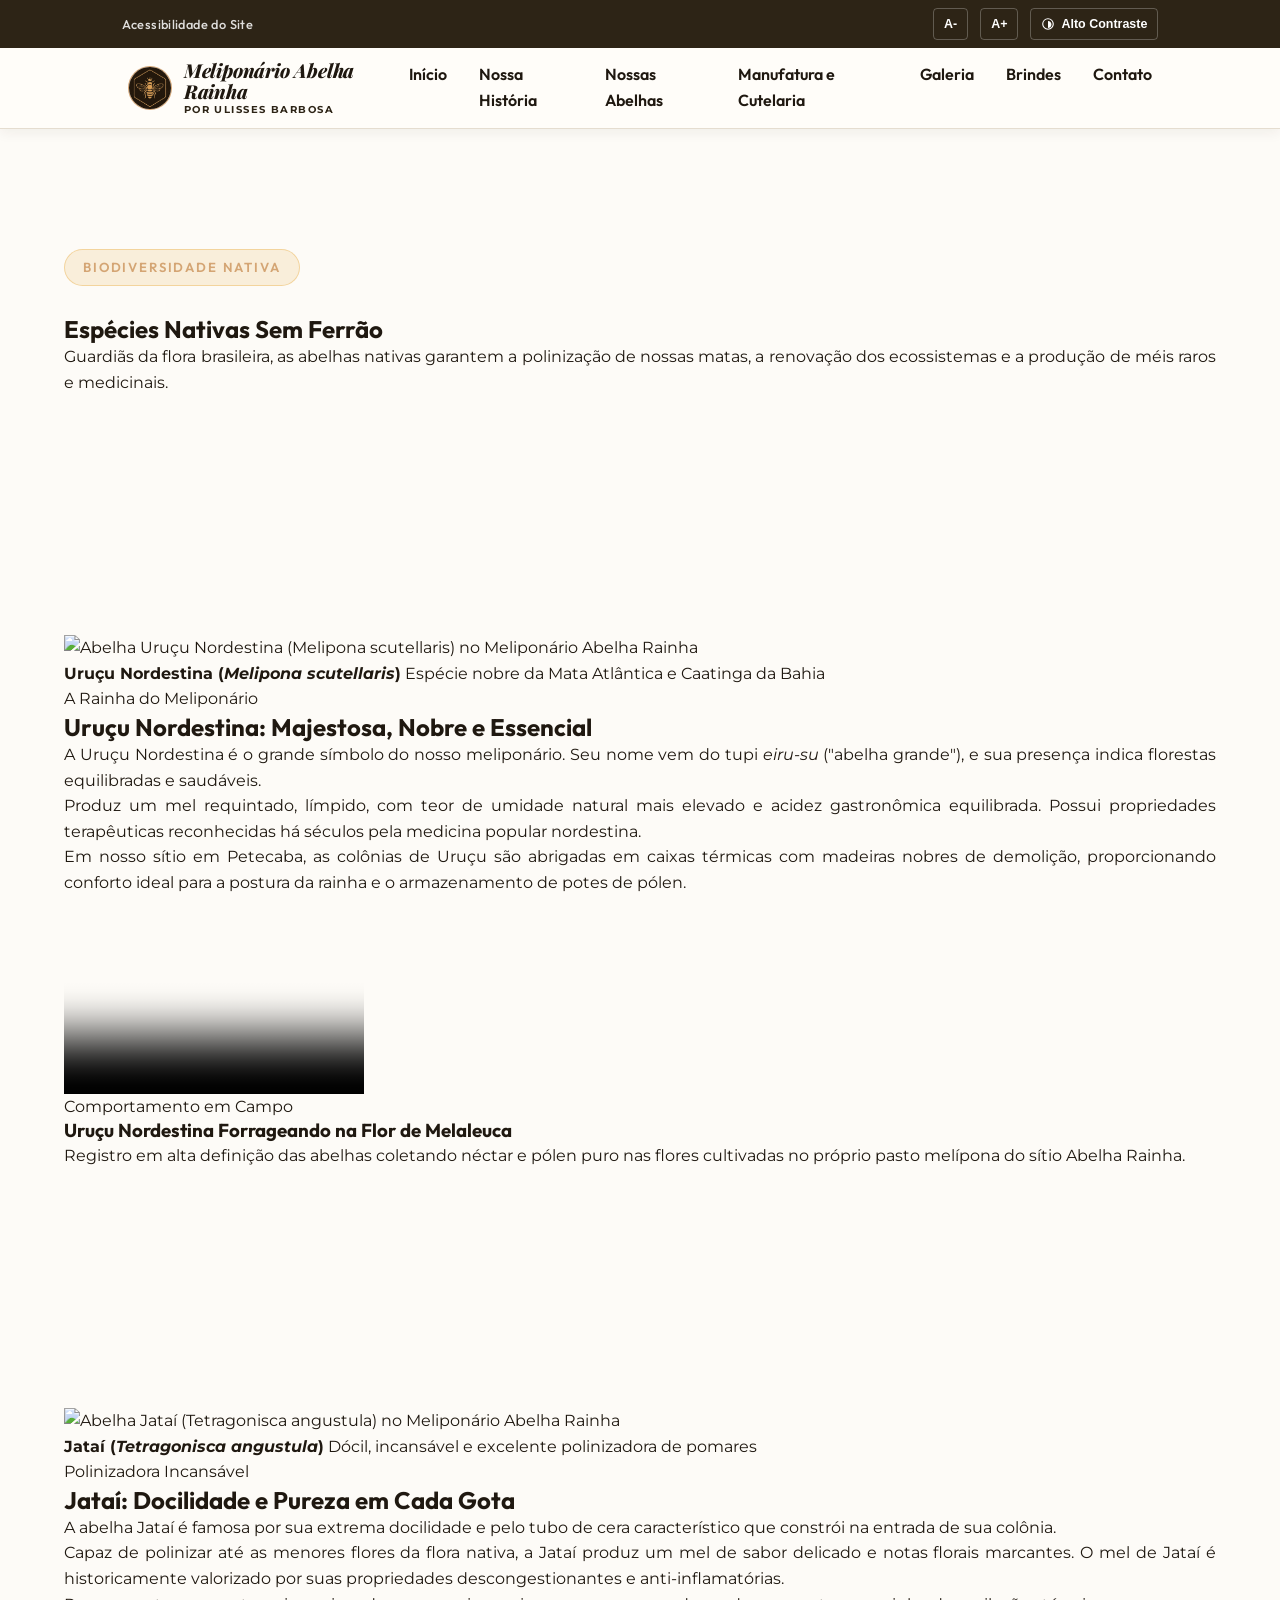
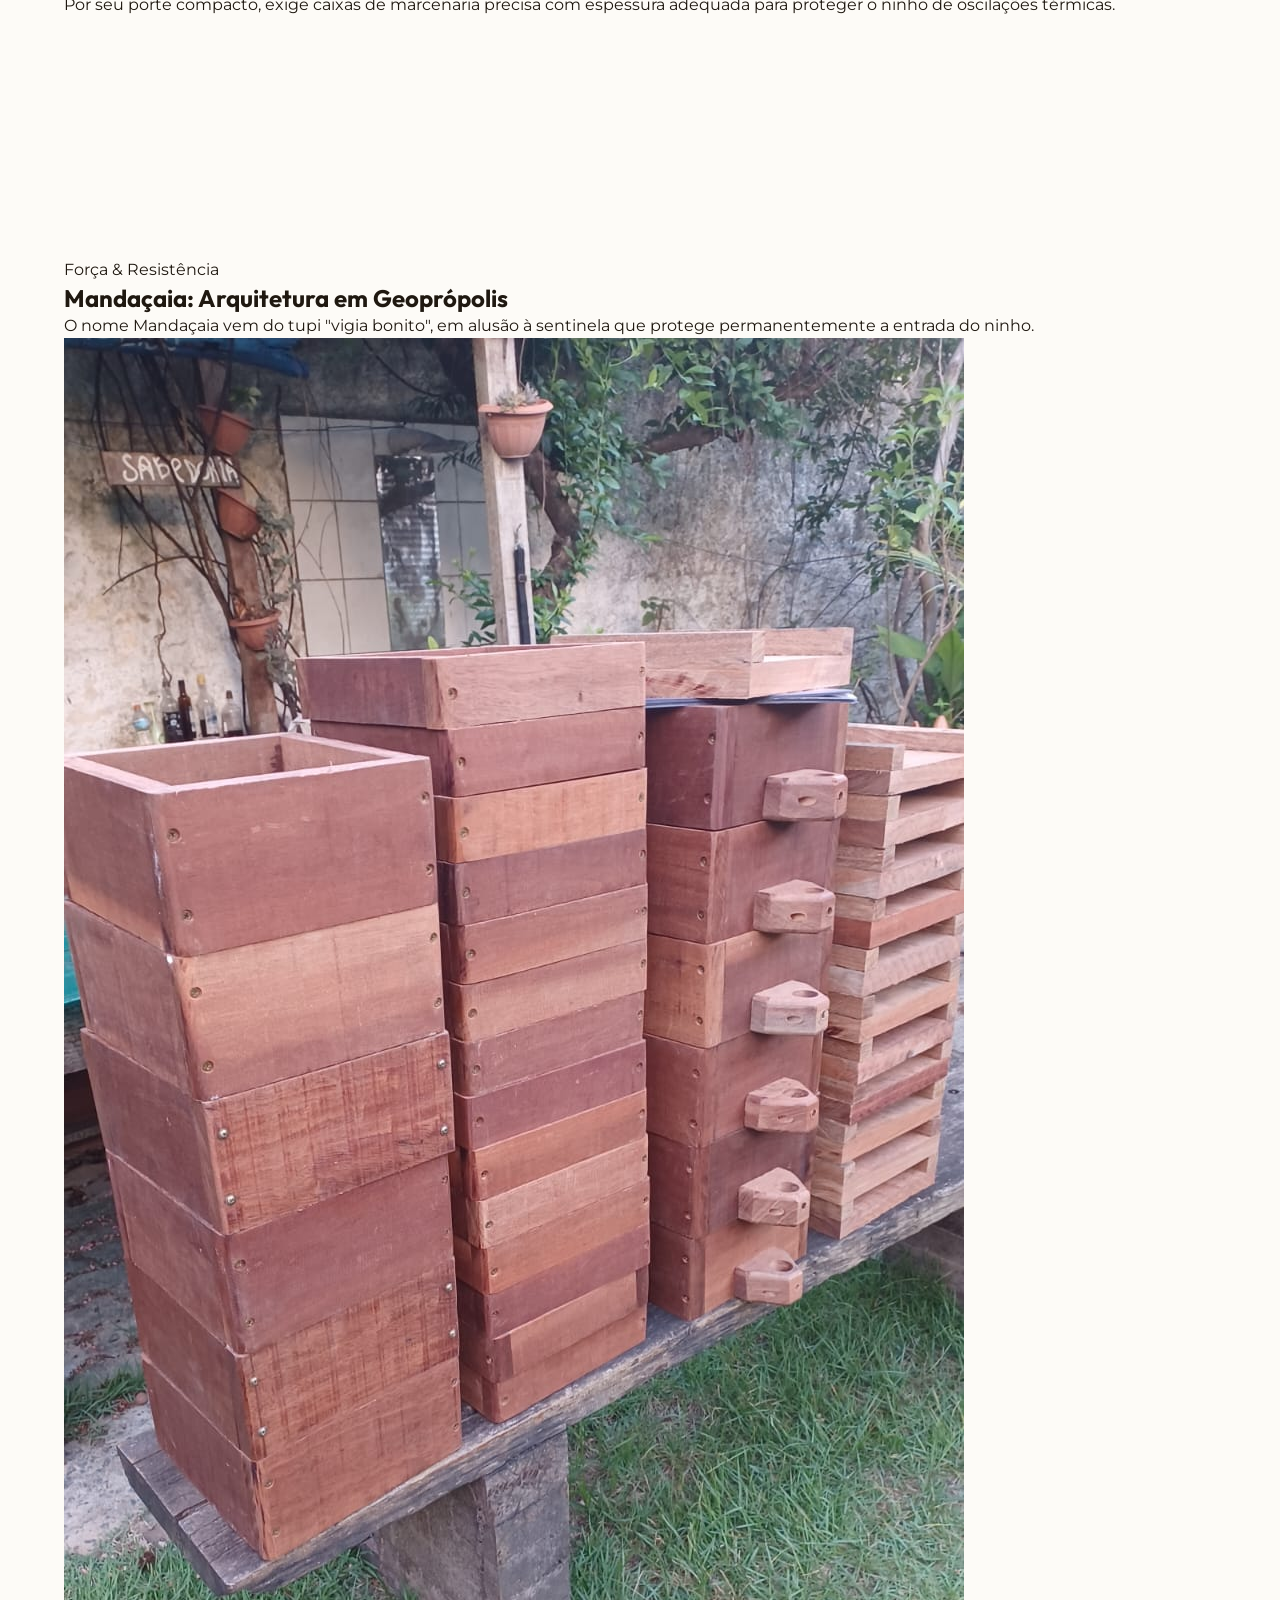
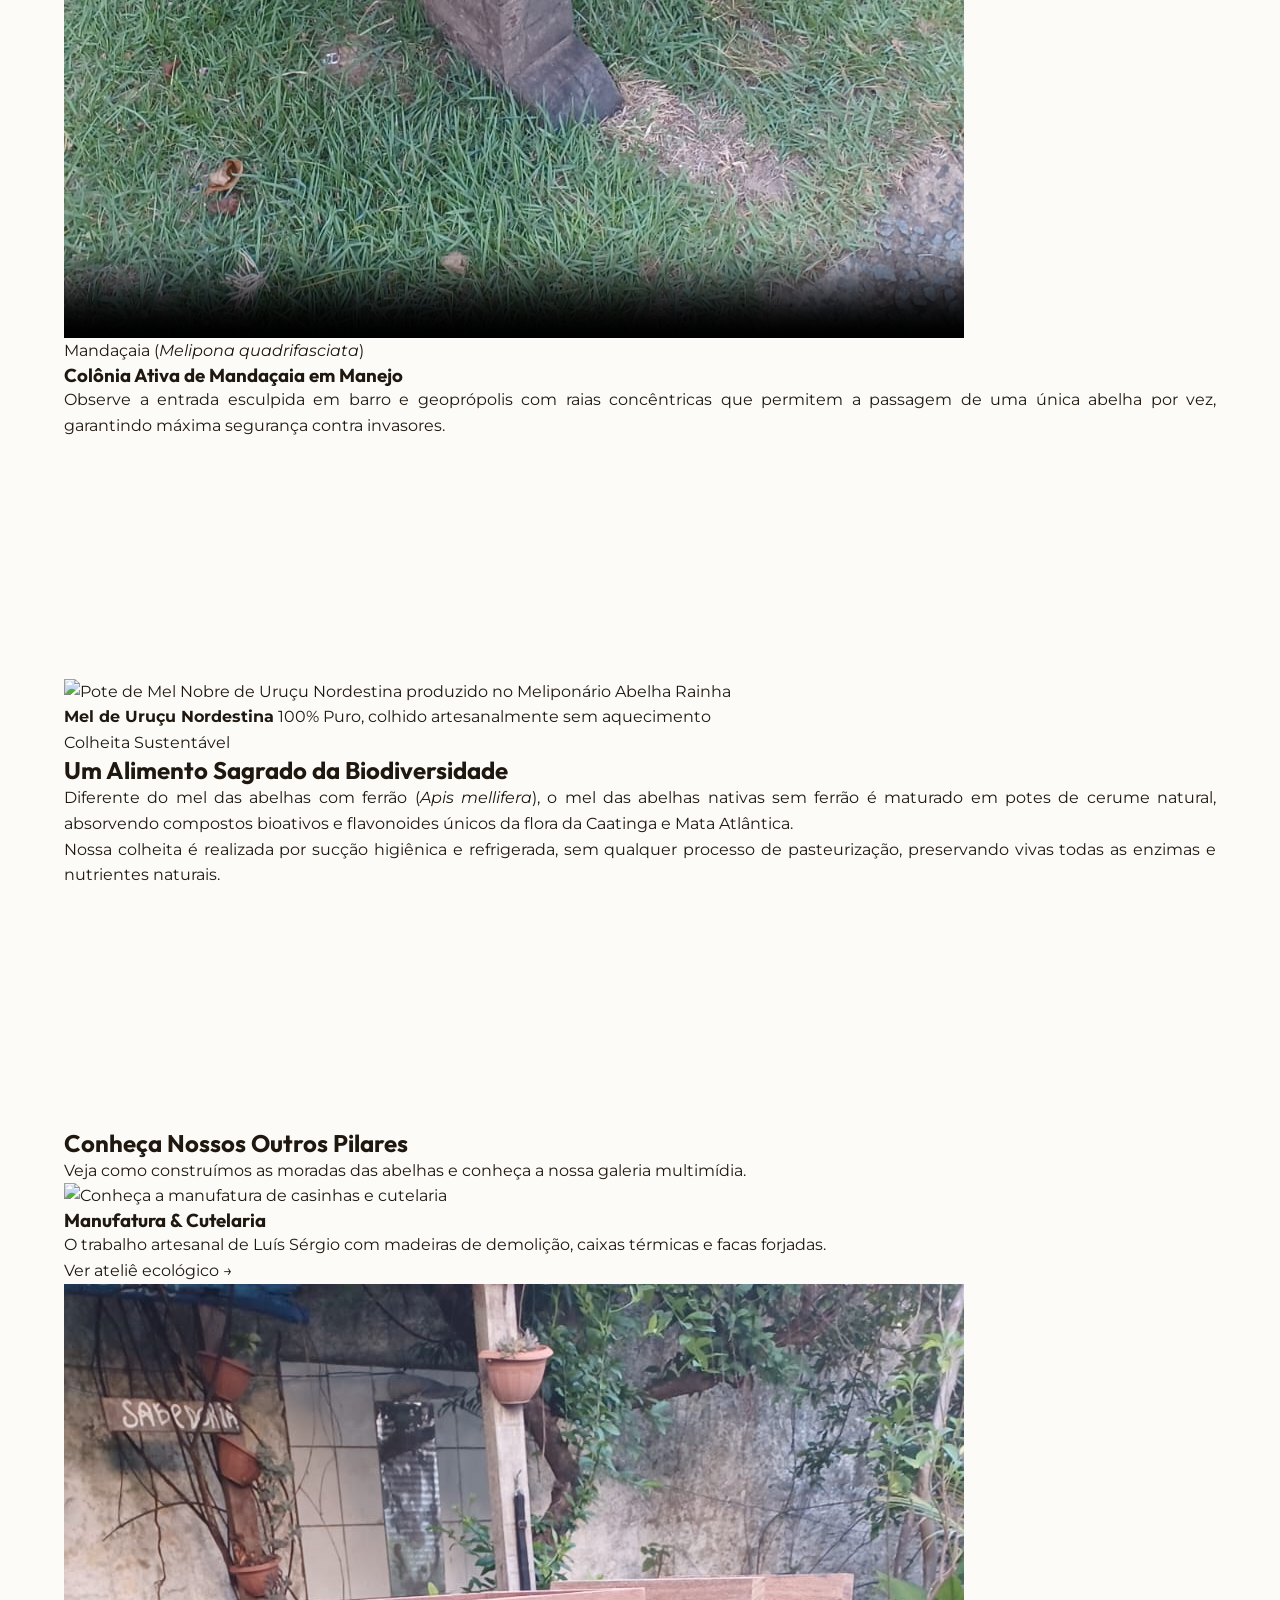
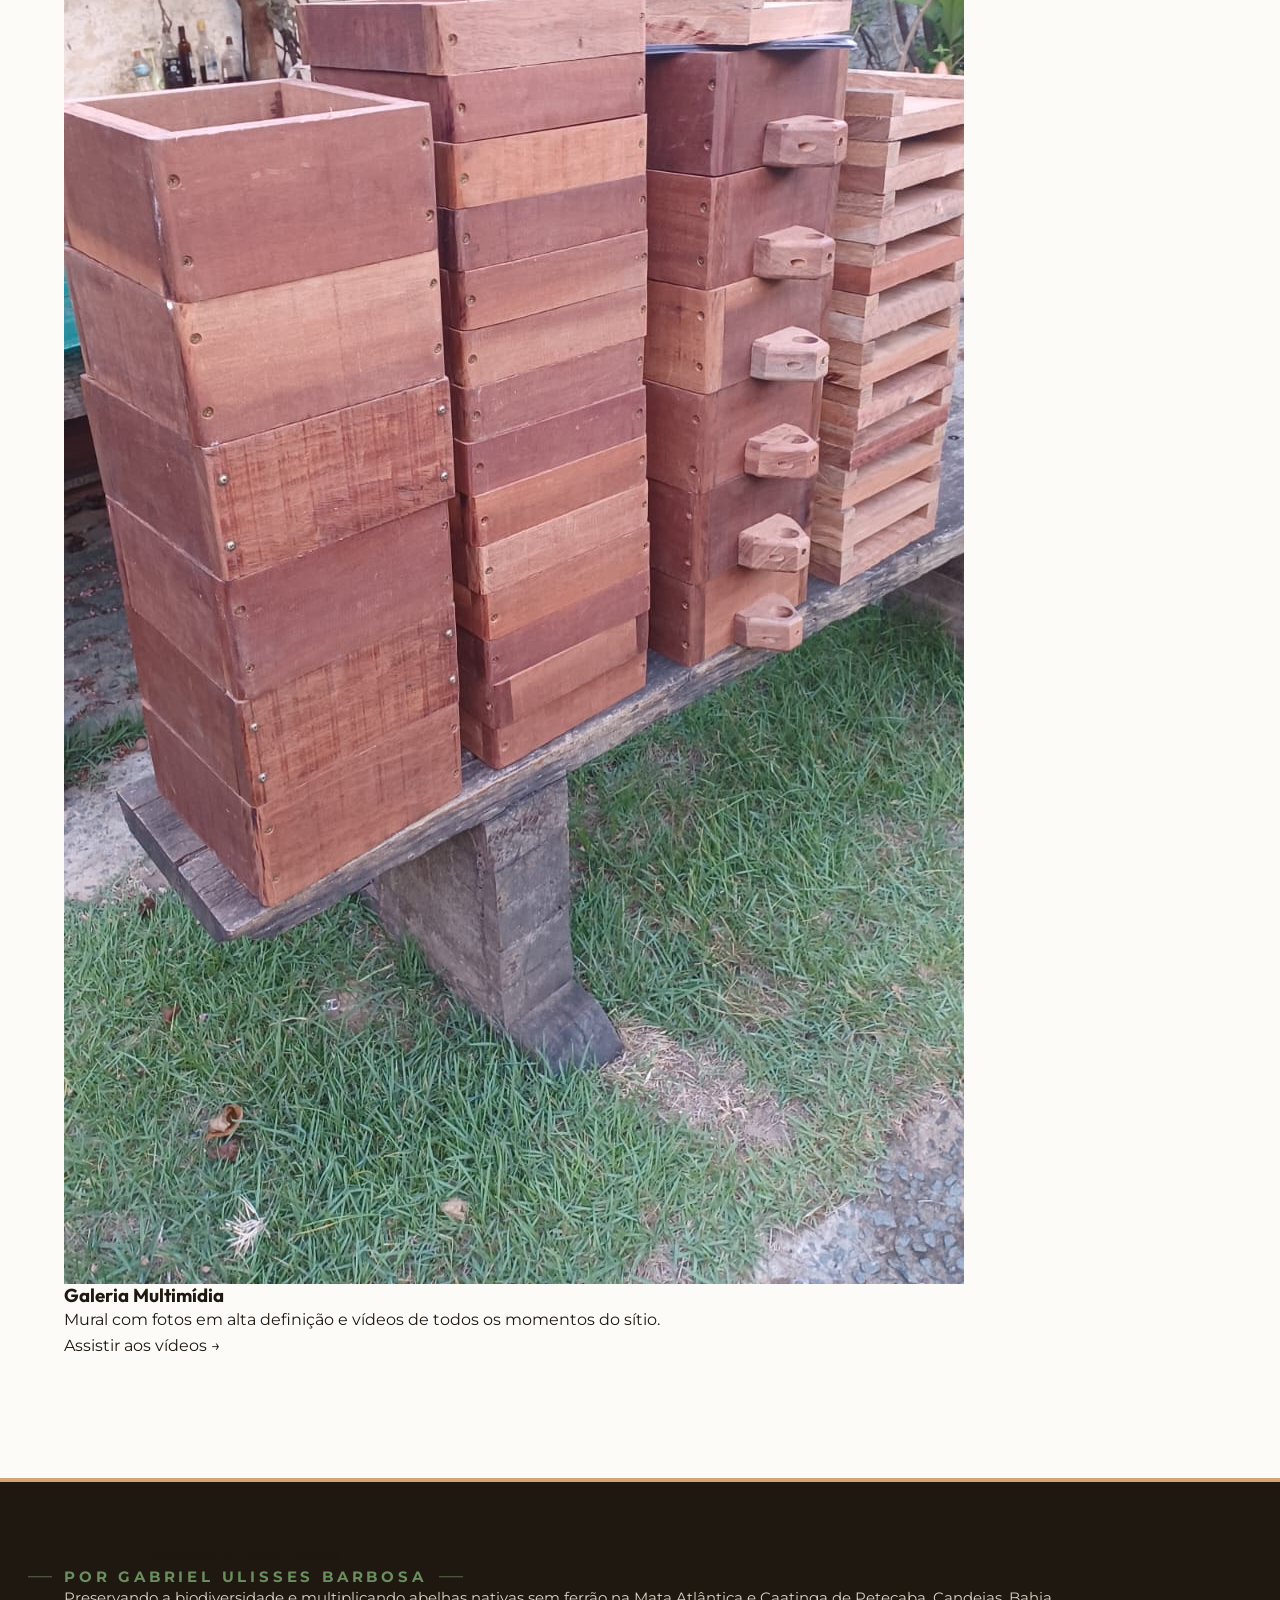
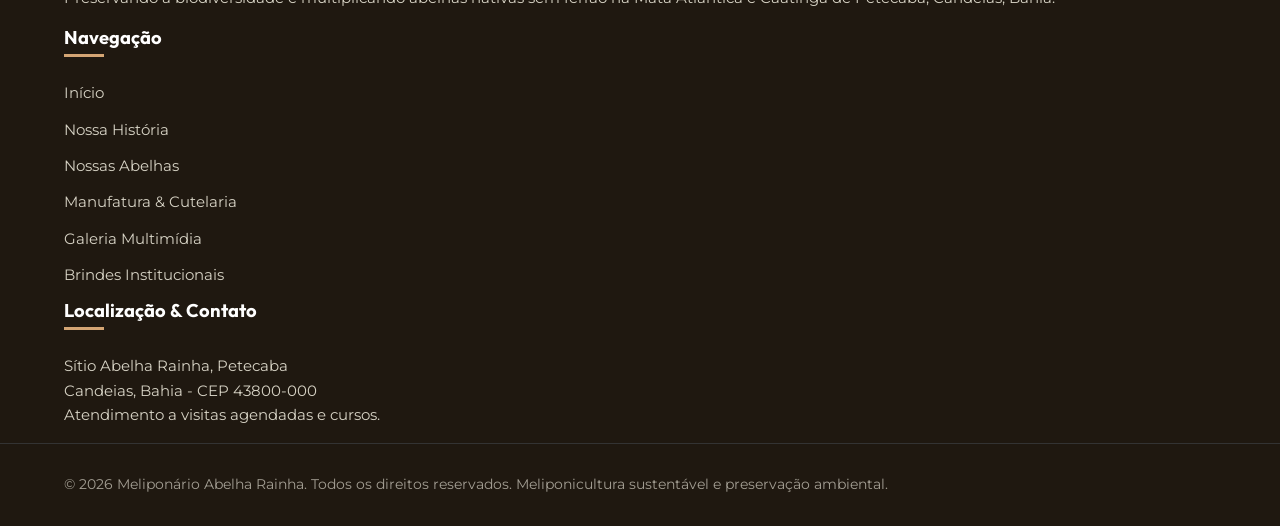
==== abelhas.html @ 2ebe1bf8 "Att" ====
<!DOCTYPE html>
<html lang="pt-BR">
<head>
  <meta charset="UTF-8">
  <meta name="viewport" content="width=device-width, initial-scale=1.0">
  
  <!-- SEO Meta Tags -->
  <title>Nossas Abelhas | Meliponário Abelha Rainha - Candeias, BA</title>
  <meta name="description" content="Conheça as espécies de abelhas nativas sem ferrão criadas no Meliponário Abelha Rainha: Uruçu Nordestina, Jataí, Mandaçaia e a nobreza do mel orgânico puro.">
  <meta name="keywords" content="Abelhas Sem Ferrão, Uruçu Nordestina, Melipona scutellaris, Jataí, Tetragonisca angustula, Mandaçaia, Mel Orgânico, Petecaba, Candeias, Bahia">
  <meta name="author" content="Meliponário Abelha Rainha">
  
  <!-- Open Graph -->
  <meta property="og:type" content="article">
  <meta property="og:title" content="Nossas Abelhas | Meliponário Abelha Rainha">
  <meta property="og:description" content="Catálogo biológico e manejo sustentável das espécies de abelhas nativas do semiárido e Mata Atlântica baiana.">
  <meta property="og:image" content="info/uruçu nordestina.jpg">
  
  <!-- Estilos Personalizados -->
  <link rel="stylesheet" href="style.css">
  <link rel="icon" type="image/svg+xml" href="data:image/svg+xml,<svg xmlns=%22http://www.w3.org/2000/svg%22 viewBox=%220 0 100 100%22><text y=%22.9em%22 font-size=%2290%22>🐝</text></svg>">
</head>
<body>

  <!-- BARRA DE ACESSIBILIDADE GLOBAL (WCAG / LBI) -->
  <div class="accessibility-bar" role="complementary" aria-label="Ferramentas de Acessibilidade">
    <div class="container accessibility-bar-inner">
      <span class="accessibility-info">Acessibilidade do Site</span>
      <div class="accessibility-controls">
        <button id="btn-diminuir-fonte" title="Diminuir texto" aria-label="Diminuir tamanho da fonte">A-</button>
        <button id="btn-aumentar-fonte" title="Aumentar texto" aria-label="Aumentar tamanho da fonte">A+</button>
        <button id="btn-alto-contraste" title="Alternar alto contraste" aria-label="Alternar modo de alto contraste" aria-pressed="false">
          <svg style="width: 14px; height: 14px; fill: currentColor; margin-right: 6px;" viewBox="0 0 24 24" aria-hidden="true">
            <path d="M12 2A10 10 0 0 0 2 12a10 10 0 0 0 10 10 10 10 0 0 0 10-10A10 10 0 0 0 12 2zm0 18c-4.41 0-8-3.59-8-8s3.59-8 8-8 8 3.59 8 8-3.59 8-8 8zm0-15v14c3.31 0 6-2.69 6-6s-2.69-6-6-6z"/>
          </svg>
          Alto Contraste
        </button>
      </div>
    </div>
  </div>

  <!-- CABEÇALHO E NAVEGAÇÃO PRINCIPAL -->
  <header>
    <div class="container nav-bar">
      <a href="index.html" class="logo-link" aria-label="Meliponário Abelha Rainha - Página Inicial">
        <img src="LOGO.png" class="logo-img" alt="Logo Meliponário Abelha Rainha">
        <div class="brand-typography nav-brand">
          <span class="brand-name">Meliponário Abelha Rainha</span>
          <span class="brand-author">Por Ulisses Barbosa</span>
        </div>
      </a>

      <nav aria-label="Menu de Navegação Principal">
        <ul class="nav-menu">
          <li class="nav-item"><a href="index.html">Início</a></li>
          <li class="nav-item"><a href="historia.html">Nossa História</a></li>
          <li class="nav-item"><a href="abelhas.html" class="active" aria-current="page">Nossas Abelhas</a></li>
          <li class="nav-item"><a href="manufatura.html">Manufatura e Cutelaria</a></li>
          <li class="nav-item"><a href="galeria.html">Galeria</a></li>
          <li class="nav-item"><a href="brindes.html">Brindes</a></li>
          <li class="nav-item"><a href="index.html#contato">Contato</a></li>
        </ul>
      </nav>

      <button class="menu-toggle" aria-label="Abrir menu de navegação" aria-expanded="false" aria-controls="nav-menu">
        <span></span>
        <span></span>
        <span></span>
      </button>
    </div>
  </header>

  <main>
    <!-- HERO DA PÁGINA DE ABELHAS -->
    <section class="page-hero" aria-label="Apresentação das Espécies">
      <div class="container">
        <div class="hero-tagline">
          <span>Biodiversidade Nativa</span>
        </div>
        <h1 class="page-hero-title">Espécies Nativas Sem Ferrão</h1>
        <p class="page-hero-subtitle">
          Guardiãs da flora brasileira, as abelhas nativas garantem a polinização de nossas matas, a renovação dos ecossistemas e a produção de méis raros e medicinais.
        </p>
      </div>
    </section>

    <!-- ESPÉCIE 1: URUÇU NORDESTINA EM DESTAQUE -->
    <section class="section-container" aria-label="Uruçu Nordestina">
      <div class="container">
        <div class="story-grid">
          <div class="story-image-col">
            <div class="photo-frame">
              <img src="info/uruçu nordestina.jpg" alt="Abelha Uruçu Nordestina (Melipona scutellaris) no Meliponário Abelha Rainha" loading="lazy">
              <div class="photo-legend">
                <strong>Uruçu Nordestina (<em>Melipona scutellaris</em>)</strong>
                <span>Espécie nobre da Mata Atlântica e Caatinga da Bahia</span>
              </div>
            </div>
          </div>
          <div class="story-text-col">
            <span class="badge-organic">A Rainha do Meliponário</span>
            <h2 class="section-heading">Uruçu Nordestina: Majestosa, Nobre e Essencial</h2>
            <p class="paragraph-lead">
              A Uruçu Nordestina é o grande símbolo do nosso meliponário. Seu nome vem do tupi <em>eiru-su</em> ("abelha grande"), e sua presença indica florestas equilibradas e saudáveis.
            </p>
            <p>
              Produz um mel requintado, límpido, com teor de umidade natural mais elevado e acidez gastronômica equilibrada. Possui propriedades terapêuticas reconhecidas há séculos pela medicina popular nordestina.
            </p>
            <p>
              Em nosso sítio em Petecaba, as colônias de Uruçu são abrigadas em caixas térmicas com madeiras nobres de demolição, proporcionando conforto ideal para a postura da rainha e o armazenamento de potes de pólen.
            </p>
          </div>
        </div>

        <!-- VÍDEO URUÇU NA FLOR DE MELALEUCA -->
        <div class="video-showcase-box" style="margin-top: 48px;">
          <div class="video-wrapper">
            <video controls poster="info/uruçu nordestina.jpg" preload="metadata">
              <source src="info/uruçu na flor de melaleuca.mp4" type="video/mp4">
              Seu navegador não suporta a reprodução de vídeos HTML5.
            </video>
          </div>
          <div class="video-caption-box">
            <span class="badge-organic">Comportamento em Campo</span>
            <h3>Uruçu Nordestina Forrageando na Flor de Melaleuca</h3>
            <p>
              Registro em alta definição das abelhas coletando néctar e pólen puro nas flores cultivadas no próprio pasto melípona do sítio Abelha Rainha.
            </p>
          </div>
        </div>
      </div>
    </section>

    <!-- ESPÉCIE 2: JATAÍ -->
    <section class="section-container section-alternate" aria-label="Abelha Jataí">
      <div class="container">
        <div class="story-grid story-grid-reverse">
          <div class="story-image-col">
            <div class="photo-frame">
              <img src="info/jataí.jpg" alt="Abelha Jataí (Tetragonisca angustula) no Meliponário Abelha Rainha" loading="lazy">
              <div class="photo-legend">
                <strong>Jataí (<em>Tetragonisca angustula</em>)</strong>
                <span>Dócil, incansável e excelente polinizadora de pomares</span>
              </div>
            </div>
          </div>
          <div class="story-text-col">
            <span class="badge-organic">Polinizadora Incansável</span>
            <h2 class="section-heading">Jataí: Docilidade e Pureza em Cada Gota</h2>
            <p class="paragraph-lead">
              A abelha Jataí é famosa por sua extrema docilidade e pelo tubo de cera característico que constrói na entrada de sua colônia.
            </p>
            <p>
              Capaz de polinizar até as menores flores da flora nativa, a Jataí produz um mel de sabor delicado e notas florais marcantes. O mel de Jataí é historicamente valorizado por suas propriedades descongestionantes e anti-inflamatórias.
            </p>
            <p>
              Por seu porte compacto, exige caixas de marcenaria precisa com espessura adequada para proteger o ninho de oscilações térmicas.
            </p>
          </div>
        </div>
      </div>
    </section>

    <!-- ESPÉCIE 3: MANDAÇAIA -->
    <section class="section-container" aria-label="Abelha Mandaçaia">
      <div class="container">
        <div class="education-header text-center">
          <span class="badge-organic">Força & Resistência</span>
          <h2 class="section-heading">Mandaçaia: Arquitetura em Geoprópolis</h2>
          <p class="section-subheading">
            O nome Mandaçaia vem do tupi "vigia bonito", em alusão à sentinela que protege permanentemente a entrada do ninho.
          </p>
        </div>

        <div class="video-showcase-box">
          <div class="video-wrapper">
            <video controls poster="WhatsApp%20Image%202026-07-12%20at%2015.53.49.jpeg" preload="metadata">
              <source src="info/Mandaçaia.mp4" type="video/mp4">
              Seu navegador não suporta a reprodução de vídeos HTML5.
            </video>
          </div>
          <div class="video-caption-box">
            <span class="badge-organic">Mandaçaia (<em>Melipona quadrifasciata</em>)</span>
            <h3>Colônia Ativa de Mandaçaia em Manejo</h3>
            <p>
              Observe a entrada esculpida em barro e geoprópolis com raias concêntricas que permitem a passagem de uma única abelha por vez, garantindo máxima segurança contra invasores.
            </p>
          </div>
        </div>
      </div>
    </section>

    <!-- O MEL PURO E AS PROPRIEDADES NUTRITIVAS -->
    <section class="section-container section-alternate" aria-label="O Mel de Abelha Sem Ferrão">
      <div class="container">
        <div class="story-grid">
          <div class="story-image-col">
            <div class="photo-frame">
              <img src="info/Mel de Uruçu Nordestina.jpeg" alt="Pote de Mel Nobre de Uruçu Nordestina produzido no Meliponário Abelha Rainha" loading="lazy">
              <div class="photo-legend">
                <strong>Mel de Uruçu Nordestina</strong>
                <span>100% Puro, colhido artesanalmente sem aquecimento</span>
              </div>
            </div>
          </div>
          <div class="story-text-col">
            <span class="badge-organic">Colheita Sustentável</span>
            <h2 class="section-heading">Um Alimento Sagrado da Biodiversidade</h2>
            <p class="paragraph-lead">
              Diferente do mel das abelhas com ferrão (<em>Apis mellifera</em>), o mel das abelhas nativas sem ferrão é maturado em potes de cerume natural, absorvendo compostos bioativos e flavonoides únicos da flora da Caatinga e Mata Atlântica.
            </p>
            <p>
              Nossa colheita é realizada por sucção higiênica e refrigerada, sem qualquer processo de pasteurização, preservando vivas todas as enzimas e nutrientes naturais.
            </p>
          </div>
        </div>
      </div>
    </section>

    <!-- NAVEGAÇÃO ENTRE PÁGINAS -->
    <section class="section-container" aria-label="Continue Navegando">
      <div class="container text-center">
        <h2 class="section-heading">Conheça Nossos Outros Pilares</h2>
        <p class="section-subheading">Veja como construímos as moradas das abelhas e conheça a nossa galeria multimídia.</p>
        <div class="cards-cta-grid">
          <a href="manufatura.html" class="nav-card-cta">
            <img src="info/jataí.jpg" alt="Conheça a manufatura de casinhas e cutelaria" loading="lazy">
            <div class="nav-card-cta-body">
              <h3>Manufatura & Cutelaria</h3>
              <p>O trabalho artesanal de Luís Sérgio com madeiras de demolição, caixas térmicas e facas forjadas.</p>
              <span class="cta-link-text">Ver ateliê ecológico &rarr;</span>
            </div>
          </a>
          <a href="galeria.html" class="nav-card-cta">
            <img src="WhatsApp%20Image%202026-07-12%20at%2015.53.49.jpeg" alt="Galeria de fotos e vídeos" loading="lazy">
            <div class="nav-card-cta-body">
              <h3>Galeria Multimídia</h3>
              <p>Mural com fotos em alta definição e vídeos de todos os momentos do sítio.</p>
              <span class="cta-link-text">Assistir aos vídeos &rarr;</span>
            </div>
          </a>
        </div>
      </div>
    </section>
  </main>

  <!-- RODAPÉ INSTITUCIONAL -->
  <footer>
    <div class="container footer-content">
      <div class="footer-col">
        <div class="brand-typography">
          <span class="brand-name">Meliponário Abelha Rainha</span>
          <span class="brand-author">Por Gabriel Ulisses Barbosa</span>
        </div>
        <p class="footer-text">
          Preservando a biodiversidade e multiplicando abelhas nativas sem ferrão na Mata Atlântica e Caatinga de Petecaba, Candeias, Bahia.
        </p>
      </div>

      <div class="footer-col">
        <h4>Navegação</h4>
        <ul class="footer-links">
          <li><a href="index.html">Início</a></li>
          <li><a href="historia.html">Nossa História</a></li>
          <li><a href="abelhas.html">Nossas Abelhas</a></li>
          <li><a href="manufatura.html">Manufatura & Cutelaria</a></li>
          <li><a href="galeria.html">Galeria Multimídia</a></li>
          <li><a href="brindes.html">Brindes Institucionais</a></li>
        </ul>
      </div>

      <div class="footer-col">
        <h4>Localização & Contato</h4>
        <p class="footer-text">
          Sítio Abelha Rainha, Petecaba<br>
          Candeias, Bahia - CEP 43800-000<br>
          Atendimento a visitas agendadas e cursos.
        </p>
      </div>
    </div>
    <div class="footer-bottom text-center">
      <div class="container">
        <p>&copy; 2026 Meliponário Abelha Rainha. Todos os direitos reservados. Meliponicultura sustentável e preservação ambiental.</p>
      </div>
    </div>
  </footer>

  <script src="script.js"></script>
</body>
</html>
---- style.css ----
/* ==========================================================================
   MELIPONÁRIO ABELHA RAINHA - SISTEMA DE DESIGN (CSS VANILLA)
   Proprietário: Gabriel Ulisses Barbosa
   Localização: Petecaba, Candeias, BA (-12.677947, -38.448682)
   ========================================================================== */

/* Importação de Fontes Premium */
@import url('https://fonts.googleapis.com/css2?family=Montserrat:wght@400;500;600;700;800&family=Outfit:wght@300;400;500;600;700&family=Playfair+Display:ital,wght@0,400..900;1,400..900&display=swap');

:root {
  /* ---- Paleta Oficial Refinada · Mel, Própolis e Mata Atlântica ----
     Documentação completa dos tokens em README.md > Sistema de Design */
  --primary-color: #D4A574;       /* Mel Orgânico — cor de assinatura refinada */
  --primary-hover: #B8894F;       /* Mel Tostado — estados de hover/foco */
  --primary-soft: #F5EDE3;        /* Mel Diluído — fundos suaves e realces */
  --secondary-color: #2D2416;     /* Café Orgânico — marrom profundo e elegante */
  --secondary-hover: #1F1810;     /* Café Escuro */
  --accent-color: #6B8E5F;        /* Verde Floresta — natureza e conservação */
  --accent-hover: #556B4A;        /* Verde Floresta Escuro */
  --accent-light: #8FA876;        /* Verde Oliva Suave — destaque complementar */

  /* Cores Neutras e Estrutura */
  --bg-light: #FDFBF7;            /* Marfim Quente Refinado / Cera de Abelha */
  --bg-card: #FFFFFF;             /* Fundo do Card */
  --text-dark: #1F1810;           /* Carvão Profundo (quase preto) */
  --text-muted: #6B6158;          /* Cinza Quente Refinado */
  --text-light: #FFFFFF;          /* Branco */
  --border-color: #E5DDD0;        /* Borda Suave de Cera Refinada */

  /* Efeitos */
  --shadow-sm: 0 4px 12px rgba(45, 36, 22, 0.06);
  --shadow-md: 0 10px 24px rgba(45, 36, 22, 0.08);
  --shadow-lg: 0 20px 40px rgba(45, 36, 22, 0.12);
  --radius-sm: 8px;
  --radius-md: 16px;
  --radius-lg: 24px;
  --transition: all 0.3s cubic-bezier(0.25, 0.8, 0.25, 1);

  /* Fontes */
  --font-title: 'Outfit', sans-serif;
  --font-body: 'Montserrat', sans-serif;
  --font-brand: 'Playfair Display', serif;

  /* Motivo de Assinatura: Colmeia (hexágono) — ver README */
  --hex-clip: polygon(50% 0%, 100% 25%, 100% 75%, 50% 100%, 0% 75%, 0% 25%);
}

/* ==========================================================================
   ESTILOS DE ACESSIBILIDADE & ALTO CONTRASTE (WCAG)
   ========================================================================== */

/* Barra de Acessibilidade */
.accessibility-bar {
  background-color: var(--secondary-color);
  color: var(--text-light);
  padding: 8px 5%;
  display: flex;
  justify-content: space-between;
  align-items: center;
  font-size: 0.8rem;
  font-family: var(--font-title);
  z-index: 1001;
  position: relative;
}

.accessibility-bar-inner {
  display: flex;
  justify-content: space-between;
  align-items: center;
  width: 100%;
}

.accessibility-bar .accessibility-info {
  font-weight: 500;
  letter-spacing: 0.03em;
  opacity: 0.85;
}

.accessibility-bar .accessibility-controls {
  display: flex;
  gap: 12px;
}

.accessibility-bar button {
  background: none;
  border: 1px solid rgba(255, 255, 255, 0.25);
  color: var(--text-light);
  padding: 4px 10px;
  border-radius: 4px;
  cursor: pointer;
  font-weight: 600;
  transition: var(--transition);
  font-size: 0.78rem;
  display: inline-flex;
  align-items: center;
  justify-content: center;
  min-height: 32px;
  min-width: 32px;
}

.accessibility-bar button:hover,
.accessibility-bar button:focus {
  background-color: var(--primary-color);
  color: #1A1A1A;
  border-color: var(--primary-color);
  outline: 2px solid var(--primary-color);
}

/* Modificações globais do Alto Contraste */
body.high-contrast {
  background-color: #000000 !important;
  color: #FFFFFF !important;
  background-image: none !important;
}

body.high-contrast .accessibility-bar {
  border-bottom: 2px solid #FFD700;
}

body.high-contrast .nav-bar,
body.high-contrast footer,
body.high-contrast header,
body.high-contrast section,
body.high-contrast .card,
body.high-contrast .modal-content,
body.high-contrast .map-container,
body.high-contrast .gallery-item {
  background-color: #000000 !important;
  background-image: none !important;
  color: #FFFFFF !important;
  border: 2px solid #FFD700 !important;
  box-shadow: none !important;
}

body.high-contrast h1,
body.high-contrast h2,
body.high-contrast h3,
body.high-contrast h4,
body.high-contrast p,
body.high-contrast li,
body.high-contrast span,
body.high-contrast label,
body.high-contrast time,
body.high-contrast strong {
  color: #FFFFFF !important;
  text-shadow: none !important;
}

body.high-contrast a {
  color: #FFFF00 !important;
  text-decoration: underline !important;
}

body.high-contrast a:hover,
body.high-contrast a:focus {
  color: #FFD700 !important;
  outline: 2px solid #FFD700;
}

body.high-contrast button,
body.high-contrast .btn,
body.high-contrast input,
body.high-contrast textarea,
body.high-contrast select {
  background-color: #111111 !important;
  color: #FFD700 !important;
  border: 2px solid #FFD700 !important;
  border-radius: 4px !important;
  box-shadow: none !important;
}

body.high-contrast button:hover,
body.high-contrast .btn:hover,
body.high-contrast button:focus,
body.high-contrast .btn:focus {
  background-color: #FFD700 !important;
  color: #000000 !important;
  outline: 2px solid #FFFFFF !important;
}

body.high-contrast .accessibility-bar svg path,
body.high-contrast .logo-svg path,
body.high-contrast .logo-svg ellipse,
body.high-contrast .logo-svg circle {
  fill: #FFD700 !important;
  stroke: #FFD700 !important;
}

body.high-contrast .icon-hex,
body.high-contrast .location-icon-wrapper,
body.high-contrast .contact-meta-item .icon {
  background-color: #111111 !important;
  color: #FFD700 !important;
  border: 2px solid #FFD700 !important;
}

body.high-contrast .trust-item svg,
body.high-contrast .hero-tagline svg {
  stroke: #FFD700 !important;
}

body.high-contrast .overlay-content,
body.high-contrast .hero-section::before {
  background: rgba(0, 0, 0, 0.9) !important;
}

/* ==========================================================================
   RESET & ESTILOS GERAIS
   ========================================================================== */

* {
  box-sizing: border-box;
  margin: 0;
  padding: 0;
}

html {
  scroll-behavior: smooth;
  font-size: 16px; /* Base para rem */
}

body {
  font-family: var(--font-body);
  background-color: var(--bg-light);
  color: var(--text-dark);
  line-height: 1.6;
  overflow-x: hidden;
}

h1, h2, h3, h4 {
  font-family: var(--font-title);
  color: var(--text-dark);
  font-weight: 700;
  line-height: 1.25;
}

a {
  text-decoration: none;
  color: inherit;
  transition: var(--transition);
}

img, video {
  max-width: 100%;
  height: auto;
  display: block;
}

p {
  text-align: justify;
}

.container {
  width: 90%;
  max-width: 1200px;
  margin: 0 auto;
}

/* ==========================================================================
   MOTIVO DE ASSINATURA — TRAMA DE COLMEIA (HEXÁGONOS)
   Elemento visual único do site: remete à estrutura real dos favos.
   Aplicado com muita moderação em fundos e molduras de ícone.
   ========================================================================== */

.hex-pattern {
  position: absolute;
  inset: 0;
  pointer-events: none;
  background-image: url("data:image/svg+xml,%3Csvg xmlns='http://www.w3.org/2000/svg' width='56' height='98' viewBox='0 0 56 98'%3E%3Cpath d='M28 0 56 16.3v32.6L28 65.3 0 48.9V16.3z' fill='none' stroke='%23FFFFFF' stroke-width='1'/%3E%3C/svg%3E");
  background-repeat: repeat;
  opacity: 0.05;
}

.section-alt .hex-pattern,
body.high-contrast .hex-pattern {
  display: none;
}

.icon-hex {
  display: inline-flex;
  align-items: center;
  justify-content: center;
  width: 44px;
  height: 44px;
  flex-shrink: 0;
  clip-path: var(--hex-clip);
  background-color: var(--primary-soft);
  color: var(--secondary-color);
}

.icon-hex svg {
  width: 20px;
  height: 20px;
  fill: none;
  stroke: currentColor;
  stroke-width: 1.8;
}

/* Botões do Tema Geral */
.btn {
  display: inline-flex;
  align-items: center;
  justify-content: center;
  padding: 13px 30px;
  border-radius: var(--radius-sm);
  font-family: var(--font-title);
  font-weight: 600;
  font-size: 0.95rem;
  letter-spacing: 0.02em;
  cursor: pointer;
  transition: var(--transition);
  gap: 10px;
  min-height: 48px; /* Touch target */
  border: none;
}

.btn-primary {
  background-color: var(--primary-color);
  color: var(--secondary-color);
  box-shadow: 0 4px 12px rgba(228, 162, 44, 0.25);
}

.btn-primary:hover,
.btn-primary:focus {
  background-color: var(--primary-hover);
  box-shadow: 0 6px 16px rgba(255, 160, 0, 0.35);
  transform: translateY(-2px);
  outline: 2px solid var(--primary-color);
}

.btn-secondary {
  background-color: var(--secondary-color);
  color: var(--text-light);
  box-shadow: 0 4px 12px rgba(59, 43, 31, 0.25);
}

.btn-secondary:hover,
.btn-secondary:focus {
  background-color: var(--secondary-hover);
  box-shadow: 0 6px 16px rgba(78, 52, 46, 0.35);
  transform: translateY(-2px);
  outline: 2px solid var(--secondary-color);
}

/* ==========================================================================
   CABEÇALHO & MENU (GLASSMORPHISM)
   ========================================================================== */

header {
  position: sticky;
  top: 0;
  z-index: 1000;
  background: rgba(255, 253, 249, 0.85);
  backdrop-filter: blur(12px);
  -webkit-backdrop-filter: blur(12px);
  border-bottom: 1px solid var(--border-color);
  box-shadow: var(--shadow-sm);
}

.nav-bar {
  display: flex;
  justify-content: space-between;
  align-items: center;
  padding: 16px 5%;
  height: 80px;
}

.logo-link {
  display: flex;
  align-items: center;
  gap: 12px;
}

.logo-img {
  width: 44px;
  height: 44px;
  object-fit: contain;
  border-radius: 50%;
  border: 1.5px solid var(--primary-color);
  background-color: var(--bg-card);
}

.logo-text {
  font-family: var(--font-title);
  font-size: 1.4rem;
  font-weight: 800;
  color: var(--text-dark);
}

.logo-text span {
  color: var(--accent-color);
  font-weight: 600;
}

/* ==========================================================================
   TIPOGRAFIA E ASSINATURA DA MARCA (MELIPONÁRIO & ULISSES BARBOSA)
   ========================================================================== */

.brand-typography {
  display: inline-flex;
  flex-direction: column;
  align-items: center;
  text-align: center;
}

.brand-name {
  font-family: var(--font-brand);
  font-weight: 800;
  color: var(--text-dark);
  font-style: italic;
  letter-spacing: -0.01em;
  line-height: 1.1;
  text-transform: none;
}

.brand-author {
  font-family: var(--font-body);
  font-weight: 700;
  text-transform: uppercase;
  color: var(--accent-color);
  letter-spacing: 0.25em;
  margin-top: 6px;
  position: relative;
  display: inline-block;
  line-height: 1.2;
}

/* Linhas decorativas laterais para a assinatura */
.brand-author::before,
.brand-author::after {
  content: '';
  position: absolute;
  top: 50%;
  width: 24px;
  height: 1.5px;
  background-color: var(--accent-color);
  transform: translateY(-50%);
  opacity: 0.7;
}

.brand-author::before {
  left: -36px;
}

.brand-author::after {
  right: -36px;
}

/* Modificadores para a Navbar (Logo no topo) */
.nav-brand {
  display: flex;
  flex-direction: column;
  align-items: flex-start;
  text-align: left;
}

.nav-brand .brand-name {
  font-size: 1.2rem;
  color: var(--text-dark);
}

.nav-brand .brand-author {
  font-size: 0.6rem;
  margin-top: 2px;
  letter-spacing: 0.15em;
  color: var(--secondary-color);
}

.nav-brand .brand-author::before,
.nav-brand .brand-author::after {
  display: none; /* Oculta linhas decorativas no menu para ficar limpo */
}

/* Modificadores para o Hero */
.hero-brand {
  display: flex;
  flex-direction: column;
  align-items: flex-start;
  text-align: left;
  margin-bottom: 24px;
}

.hero-brand .brand-name {
  font-size: clamp(2.2rem, 5.5vw, 4.5rem);
  text-shadow: 0 4px 16px rgba(0, 0, 0, 0.3);
  color: var(--text-light);
}

.hero-brand .brand-name span {
  color: var(--primary-color);
  font-style: normal;
}

.hero-brand .brand-author {
  font-size: clamp(0.75rem, 1.8vw, 1.05rem);
  color: var(--primary-color);
  margin-top: 10px;
  text-shadow: 0 2px 8px rgba(0, 0, 0, 0.3);
  padding: 0 8px;
}

.hero-brand .brand-author::before,
.hero-brand .brand-author::after {
  background-color: var(--primary-color);
  width: 32px;
}

.hero-brand .brand-author::before {
  left: -44px;
}

.hero-brand .brand-author::after {
  right: -44px;
}

/* Ajustes Alto Contraste para a Marca */
body.high-contrast .brand-name,
body.high-contrast .brand-author {
  color: #FFFFFF !important;
  text-shadow: none !important;
}

body.high-contrast .brand-author::before,
body.high-contrast .brand-author::after {
  background-color: #FFD700 !important;
}


.nav-menu {
  display: flex;
  gap: 32px;
  list-style: none;
}

.nav-item a {
  font-family: var(--font-title);
  font-weight: 600;
  font-size: 1rem;
  color: var(--text-dark);
  position: relative;
  padding: 6px 0;
}

.nav-item a::after {
  content: '';
  position: absolute;
  bottom: 0;
  left: 0;
  width: 0;
  height: 3px;
  background-color: var(--primary-color);
  transition: var(--transition);
}

.nav-item a:hover::after,
.nav-item a:focus::after {
  width: 100%;
}

.nav-item a:hover,
.nav-item a:focus {
  color: var(--accent-color);
  outline: none;
}

/* Botão Menu Hambúrguer (Mobile) */
.menu-toggle {
  display: none;
  background: none;
  border: none;
  cursor: pointer;
  padding: 8px;
  min-height: 44px;
  min-width: 44px;
}

.menu-toggle span {
  display: block;
  width: 28px;
  height: 3px;
  background-color: var(--text-dark);
  margin: 6px 0;
  transition: var(--transition);
  border-radius: 2px;
}

/* ==========================================================================
   HERO / BANNER DE ENTRADA
   ========================================================================== */

.hero-section {
  position: relative;
  height: 80vh;
  min-height: 500px;
  background-color: var(--secondary-color);
  display: flex;
  align-items: center;
  color: var(--text-light);
  overflow: hidden;
}

.hero-section::before {
  content: '';
  position: absolute;
  top: 0;
  left: 0;
  width: 100%;
  height: 100%;
  background: linear-gradient(135deg, rgba(45, 36, 22, 0.88) 0%, rgba(45, 36, 22, 0.48) 50%, rgba(45, 36, 22, 0.2) 100%);
  z-index: 2;
}

.hero-section .hex-pattern {
  z-index: 2;
  opacity: 0.06;
}

/* Imagem decorativa de fundo do Hero */
.hero-bg {
  position: absolute;
  top: 0;
  left: 0;
  width: 100%;
  height: 100%;
  object-fit: cover;
  opacity: 0.65;
  filter: saturate(1.1) brightness(0.85);
  z-index: 1;
}

.hero-content {
  position: relative;
  z-index: 3;
  width: 90%;
  max-width: 800px;
  margin-left: 5%;
}

.hero-tagline {
  display: inline-flex;
  align-items: center;
  gap: 10px;
  background-color: rgba(228, 162, 44, 0.14);
  border: 1px solid rgba(228, 162, 44, 0.35);
  color: var(--primary-color);
  padding: 7px 18px;
  border-radius: 50px;
  font-family: var(--font-title);
  font-weight: 600;
  font-size: 0.82rem;
  margin-bottom: 28px;
  letter-spacing: 0.14em;
  text-transform: uppercase;
}

.hero-tagline svg {
  width: 14px;
  height: 14px;
  fill: currentColor;
}

/* Barra de Confiança — reforça credibilidade logo abaixo da chamada principal */
.trust-bar {
  display: flex;
  flex-wrap: wrap;
  gap: 28px;
  margin-top: 44px;
  padding-top: 28px;
  border-top: 1px solid rgba(255, 255, 255, 0.16);
}

.trust-item {
  display: flex;
  align-items: center;
  gap: 10px;
  font-family: var(--font-title);
  font-size: 0.85rem;
  font-weight: 500;
  color: #EFEBE9;
}

.trust-item svg {
  width: 20px;
  height: 20px;
  stroke: var(--primary-color);
  fill: none;
  stroke-width: 1.8;
  flex-shrink: 0;
}

.hero-title {
  font-size: clamp(2.2rem, 5.5vw, 4.5rem);
  font-weight: 800;
  line-height: 1.1;
  margin-bottom: 20px;
  text-shadow: 0 4px 16px rgba(0,0,0,0.3);
}

.hero-title span {
  color: var(--primary-color);
}

.hero-text {
  font-size: clamp(1rem, 2vw, 1.25rem);
  margin-bottom: 32px;
  max-width: 600px;
  font-weight: 400;
  color: #EFEBE9;
  text-shadow: 0 2px 8px rgba(0,0,0,0.3);
  text-align: left;
}

.hero-actions {
  display: flex;
  gap: 16px;
  flex-wrap: wrap;
}

/* ==========================================================================
   SEÇÕES DE CONTEÚDO
   ========================================================================== */

section {
  padding: 120px 0;
  position: relative;
}

@media (max-width: 768px) {
  section {
    padding: 80px 0;
  }
}

.section-alt {
  background-color: #FFFBF2;
}

.section-header {
  text-align: center;
  max-width: 700px;
  margin: 0 auto 80px auto;
}

.section-subtitle {
  color: var(--accent-color);
  font-weight: 700;
  font-family: var(--font-title);
  font-size: 0.85rem;
  text-transform: uppercase;
  letter-spacing: 0.16em;
  margin-bottom: 14px;
  display: inline-flex;
  align-items: center;
  gap: 10px;
}

.section-subtitle::before {
  content: '';
  width: 10px;
  height: 10px;
  background-color: var(--accent-color);
  clip-path: var(--hex-clip);
  flex-shrink: 0;
}

.section-header {
  display: flex;
  flex-direction: column;
  align-items: center;
}

.section-title {
  font-size: clamp(1.8rem, 3.5vw, 2.5rem);
  color: var(--text-dark);
  margin-bottom: 16px;
}

.section-title span {
  color: var(--primary-color);
}

.section-desc {
  color: var(--text-muted);
  font-size: 1.05rem;
}

/* ==========================================================================
   SOBRE NÓS / HISTÓRIA
   ========================================================================== */

.about-grid {
  display: grid;
  grid-template-columns: 1fr 1fr;
  gap: 60px;
  align-items: center;
}

.about-text-content p {
  margin-bottom: 20px;
  color: var(--text-muted);
  font-size: 1.05rem;
}

.about-text-content strong {
  color: var(--text-dark);
}

.highlight-box {
  border-left: 4px solid var(--primary-color);
  padding: 16px 24px;
  background-color: rgba(228, 162, 44, 0.04);
  border-radius: 0 var(--radius-sm) var(--radius-sm) 0;
  margin: 28px 0;
  font-style: italic;
  color: var(--text-dark) !important;
}

.about-media-wrapper {
  position: relative;
  border-radius: var(--radius-md);
  overflow: hidden;
  box-shadow: var(--shadow-lg);
}

.about-video {
  width: 100%;
  border-radius: var(--radius-md);
  display: block;
  background-color: #000;
}

.badge-float {
  position: absolute;
  bottom: 24px;
  right: 24px;
  background-color: rgba(38, 28, 20, 0.95);
  backdrop-filter: blur(8px);
  -webkit-backdrop-filter: blur(8px);
  border: 1px solid var(--primary-color);
  padding: 12px 20px;
  border-radius: var(--radius-sm);
  display: flex;
  align-items: center;
  gap: 12px;
  color: var(--text-light);
  box-shadow: var(--shadow-md);
  z-index: 10;
}

.badge-number {
  font-size: 1.8rem;
  font-weight: 800;
  color: var(--primary-color);
  font-family: var(--font-title);
  line-height: 1;
}

.badge-label {
  font-size: 0.75rem;
  text-transform: uppercase;
  letter-spacing: 0.05em;
  font-weight: 700;
  line-height: 1.2;
}

/* ==========================================================================
   ESPÉCIES / ABELHAS
   ========================================================================== */

.cards-grid {
  display: grid;
  grid-template-columns: repeat(auto-fit, minmax(300px, 1fr));
  gap: 32px;
}

.card {
  background-color: var(--bg-card);
  border-radius: 24px;
  border: 1px solid var(--border-color);
  overflow: hidden;
  box-shadow: var(--shadow-sm);
  transition: var(--transition);
  display: flex;
  flex-direction: column;
}

.card:hover {
  transform: translateY(-12px);
  box-shadow: var(--shadow-lg);
  border-color: rgba(212, 165, 116, 0.4);
}

.card-header-img {
  height: 200px;
  overflow: hidden;
  position: relative;
  background-color: #eee;
}

.card-header-img img {
  width: 100%;
  height: 100%;
  object-fit: cover;
  transition: var(--transition);
}

.card:hover .card-header-img img {
  transform: scale(1.08);
}

.card-badge {
  position: absolute;
  top: 16px;
  right: 16px;
  background-color: rgba(36, 26, 18, 0.72);
  backdrop-filter: blur(6px);
  -webkit-backdrop-filter: blur(6px);
  color: var(--text-light);
  padding: 5px 14px;
  border-radius: 50px;
  font-family: var(--font-title);
  font-size: 0.7rem;
  font-weight: 600;
  text-transform: uppercase;
  letter-spacing: 0.1em;
  border: 1px solid rgba(255, 255, 255, 0.2);
}

.card-footer-meta {
  font-size: 0.8rem;
  color: var(--text-muted);
  font-family: var(--font-title);
}

.card-body {
  padding: 32px;
  flex-grow: 1;
  display: flex;
  flex-direction: column;
}

.card-title {
  font-size: 1.3rem;
  margin-bottom: 8px;
  color: var(--text-dark);
}

.card-subtitle {
  font-size: 0.85rem;
  font-style: italic;
  color: var(--text-muted);
  margin-bottom: 16px;
  display: block;
}

.card-text {
  color: var(--text-muted);
  font-size: 0.95rem;
  margin-bottom: 24px;
  flex-grow: 1;
}

.card-footer {
  border-top: 1px solid var(--border-color);
  padding: 20px 32px;
  background-color: rgba(255, 253, 249, 0.5);
  display: flex;
  justify-content: space-between;
  align-items: center;
}

.card-link {
  font-family: var(--font-title);
  font-weight: 700;
  font-size: 0.9rem;
  color: var(--secondary-color);
  display: inline-flex;
  align-items: center;
  gap: 6px;
}

.card-link:hover {
  color: var(--accent-color);
}

/* Filtros da Galeria */
.gallery-filters {
  display: flex;
  justify-content: center;
  flex-wrap: wrap;
  gap: 12px;
  margin-bottom: 40px;
}

.filter-btn {
  background-color: #FFFDF9;
  border: 1px solid var(--border-color);
  color: var(--text-muted);
  padding: 8px 22px;
  border-radius: 50px;
  font-family: var(--font-title);
  font-weight: 700;
  font-size: 0.9rem;
  cursor: pointer;
  transition: var(--transition);
  min-height: 40px;
}

.filter-btn:hover,
.filter-btn:focus {
  border-color: var(--primary-color);
  color: var(--secondary-color);
  outline: none;
}

.filter-btn.active {
  background-color: var(--primary-color);
  border-color: var(--primary-color);
  color: var(--secondary-color);
}

body.high-contrast .filter-btn {
  background-color: #111111 !important;
  color: #FFD700 !important;
  border: 2px solid #FFD700 !important;
}

body.high-contrast .filter-btn.active {
  background-color: #FFD700 !important;
  color: #000000 !important;
}

@keyframes galleryFadeIn {
  from {
    opacity: 0;
    transform: translateY(10px);
  }
  to {
    opacity: 1;
    transform: translateY(0);
  }
}

.gallery-grid {
  display: grid;
  grid-template-columns: repeat(auto-fit, minmax(320px, 1fr));
  gap: 24px;
}

.gallery-item {
  position: relative;
  border-radius: 20px;
  overflow: hidden;
  aspect-ratio: 4/3;
  box-shadow: var(--shadow-sm);
  cursor: pointer;
  background-color: var(--secondary-color);
  animation: galleryFadeIn 0.5s ease forwards;
  transition: opacity 0.4s ease, transform 0.4s ease;
}

.gallery-item.hidden {
  display: none !important;
}

.gallery-item img {
  width: 100%;
  height: 100%;
  object-fit: cover;
  transition: var(--transition);
}

.gallery-overlay {
  position: absolute;
  top: 0;
  left: 0;
  width: 100%;
  height: 100%;
  background: linear-gradient(to top, rgba(38, 28, 20, 0.9) 0%, rgba(38, 28, 20, 0.2) 60%, rgba(38, 28, 20, 0) 100%);
  opacity: 0;
  transition: var(--transition);
  display: flex;
  flex-direction: column;
  justify-content: flex-end;
  padding: 24px;
  z-index: 2;
}

.gallery-overlay-empty {
  display: flex;
  align-items: center;
  justify-content: center;
  background: rgba(38, 28, 20, 0.6) !important; /* Overlay mais sutil para itens sem texto */
}

.gallery-zoom-icon {
  font-size: 2rem;
  color: var(--primary-color);
  opacity: 0.8;
  transform: scale(0.9);
  transition: var(--transition);
}

.gallery-item:hover .gallery-zoom-icon {
  transform: scale(1.2);
  opacity: 1;
}

.gallery-item:hover .gallery-overlay {
  opacity: 1;
}

.gallery-item:hover img {
  transform: scale(1.05);
}

.gallery-title {
  color: var(--text-light);
  font-size: 1.15rem;
  font-weight: 700;
  margin-bottom: 4px;
}

.gallery-desc {
  color: #EFEBE9;
  font-size: 0.85rem;
}

/* ==========================================================================
   LOCALIZAÇÃO (MAPA LEAFLET E COORDENADAS)
   ========================================================================== */

.location-wrapper {
  display: grid;
  grid-template-columns: 1.2fr 0.8fr;
  gap: 48px;
  align-items: center;
}

.map-container {
  height: 450px;
  border-radius: 20px;
  overflow: hidden;
  box-shadow: var(--shadow-md);
  border: 1px solid var(--border-color);
  position: relative;
  z-index: 10;
}

.map-placeholder {
  position: absolute;
  top: 0;
  left: 0;
  width: 100%;
  height: 100%;
  background-color: #eee;
  display: flex;
  align-items: center;
  justify-content: center;
  z-index: 1;
}

.location-info {
  padding: 16px 0;
}

.location-details {
  list-style: none;
  margin: 24px 0;
}

.location-details li {
  display: flex;
  align-items: flex-start;
  gap: 16px;
  margin-bottom: 20px;
  font-size: 1rem;
}

.location-details li strong {
  display: block;
  color: var(--text-dark);
  font-family: var(--font-title);
  margin-bottom: 4px;
}

.location-details li p {
  color: var(--text-muted);
}

.location-icon-wrapper {
  display: inline-flex;
  align-items: center;
  justify-content: center;
  width: 44px;
  height: 44px;
  flex-shrink: 0;
  clip-path: var(--hex-clip);
  background-color: var(--primary-soft);
  color: var(--secondary-color);
}

.location-icon-wrapper svg {
  width: 19px;
  height: 19px;
  fill: none;
  stroke: currentColor;
  stroke-width: 1.8;
}

/* ==========================================================================
   FORMULÁRIO DE CONTATO
   ========================================================================== */

.whatsapp-contact-container {
  display: grid;
  grid-template-columns: 1.2fr 0.8fr;
  gap: 48px;
  align-items: center;
}

.whatsapp-contact-card {
  background-color: var(--bg-card);
  padding: 48px;
  border-radius: 24px;
  box-shadow: var(--shadow-md);
  border: 1px solid var(--border-color);
  position: relative;
  overflow: hidden;
}

.whatsapp-contact-card::before {
  content: '';
  position: absolute;
  top: 0;
  left: 0;
  width: 6px;
  height: 100%;
  background-color: var(--accent-color);
}

.whatsapp-card-badge {
  display: inline-block;
  background-color: rgba(107, 142, 95, 0.1);
  color: var(--accent-color);
  font-family: var(--font-title);
  font-weight: 700;
  font-size: 0.8rem;
  padding: 6px 14px;
  border-radius: 50px;
  text-transform: uppercase;
  letter-spacing: 0.05em;
  margin-bottom: 20px;
}

.whatsapp-card-title {
  font-size: 1.75rem;
  color: var(--text-dark);
  margin-bottom: 4px;
}

.whatsapp-card-subtitle {
  font-family: var(--font-title);
  color: var(--primary-hover);
  font-weight: 700;
  font-size: 1rem;
  margin-bottom: 20px;
  text-transform: uppercase;
  letter-spacing: 0.05em;
}

.whatsapp-card-desc {
  color: var(--text-muted);
  font-size: 1.05rem;
  line-height: 1.6;
  margin-bottom: 32px;
}

.whatsapp-btn-large {
  display: inline-flex;
  align-items: center;
  justify-content: center;
  width: 100%;
  padding: 16px 28px;
  border-radius: var(--radius-sm);
  font-weight: 700;
  font-size: 1.05rem;
  background-color: var(--accent-color);
  color: var(--text-light);
  border: 2px solid var(--accent-color);
  transition: var(--transition);
  cursor: pointer;
}

.whatsapp-btn-large:hover,
.whatsapp-btn-large:focus {
  background-color: var(--accent-hover);
  border-color: var(--accent-hover);
  transform: translateY(-2px);
  box-shadow: 0 6px 20px rgba(107, 142, 95, 0.25);
  outline: none;
}

.whatsapp-contact-details {
  display: flex;
  flex-direction: column;
  gap: 28px;
}

.contact-detail-item {
  display: flex;
  align-items: flex-start;
  gap: 20px;
}

.contact-detail-item .detail-icon {
  display: inline-flex;
  align-items: center;
  justify-content: center;
  width: 48px;
  height: 48px;
  flex-shrink: 0;
  clip-path: var(--hex-clip);
  background-color: var(--primary-soft);
  color: var(--secondary-color);
  font-size: 1.2rem;
}

.contact-detail-item .detail-text strong {
  display: block;
  color: var(--text-dark);
  font-family: var(--font-title);
  font-size: 1rem;
  margin-bottom: 4px;
}

.contact-detail-item .detail-text p {
  color: var(--text-muted);
  font-size: 0.95rem;
  line-height: 1.4;
  margin: 0;
}

body.high-contrast .whatsapp-contact-card {
  background-color: #000000 !important;
  border: 2px solid #FFD700 !important;
}

body.high-contrast .whatsapp-card-badge {
  background-color: #000000 !important;
  color: #FFD700 !important;
  border: 1px solid #FFD700 !important;
}

body.high-contrast .whatsapp-btn-large {
  background-color: #FFD700 !important;
  color: #000000 !important;
  border-color: #FFD700 !important;
}

body.high-contrast .contact-detail-item .detail-icon {
  background-color: #111111 !important;
  color: #FFD700 !important;
  border: 1px solid #FFD700 !important;
}

@media (max-width: 992px) {
  .whatsapp-contact-container {
    grid-template-columns: 1fr;
    gap: 40px;
  }
}

/* ==========================================================================
   RODAPÉ
   ========================================================================== */

footer {
  background-color: var(--secondary-hover);
  color: var(--text-light);
  padding: 60px 0 30px 0;
  border-top: 4px solid var(--primary-color);
  font-size: 0.95rem;
}

.footer-grid {
  display: grid;
  grid-template-columns: 1.5fr 1fr 1fr;
  gap: 48px;
  margin-bottom: 40px;
}

.footer-col h4 {
  color: var(--text-light);
  font-size: 1.15rem;
  margin-bottom: 24px;
  position: relative;
  padding-bottom: 8px;
}

.footer-col h4::after {
  content: '';
  position: absolute;
  bottom: 0;
  left: 0;
  width: 40px;
  height: 3px;
  background-color: var(--primary-color);
}

.footer-col p {
  color: #D6D2C4;
  margin-bottom: 16px;
  text-align: left;
}

.footer-col ul {
  list-style: none;
}

.footer-col ul li {
  margin-bottom: 12px;
}

.footer-col ul li a {
  color: #D6D2C4;
}

.footer-col ul li a:hover,
.footer-col ul li a:focus {
  color: var(--primary-color);
  padding-left: 4px;
}

.footer-bottom {
  border-top: 1px solid #333;
  padding-top: 30px;
  display: flex;
  justify-content: space-between;
  align-items: center;
  flex-wrap: wrap;
  gap: 24px;
  color: #A39E93;
  font-size: 0.85rem;
}

.footer-logo {
  display: flex;
  align-items: center;
  gap: 8px;
  font-family: var(--font-title);
  font-weight: 700;
  color: var(--text-light);
}

.footer-logo span {
  color: var(--primary-color);
}

.footer-credits {
  flex-grow: 1;
}

.footer-credits p {
  margin-bottom: 4px;
}

.footer-credits strong {
  color: var(--primary-color);
}

/* Assinatura e Mascote Bolinho de Chuva */
.mascot-signature {
  display: flex;
  align-items: center;
  gap: 12px;
  background-color: rgba(255, 255, 255, 0.04);
  padding: 8px 16px;
  border-radius: var(--radius-sm);
  border: 1px solid rgba(255, 255, 255, 0.08);
}

.mascot-avatar {
  width: 44px;
  height: 44px;
  border-radius: 50%;
  object-fit: cover;
  border: 2px solid var(--primary-color);
}

.mascot-text {
  display: flex;
  flex-direction: column;
  font-size: 0.75rem;
  line-height: 1.3;
}

.mascot-text strong {
  color: var(--text-light);
}

/* ==========================================================================
   BOTÃO FLUTUANTE DE CONTATO RÁPIDO (WHATSAPP)
   ========================================================================== */

.whatsapp-float {
  position: fixed;
  right: 24px;
  bottom: 24px;
  z-index: 900;
  display: flex;
  align-items: center;
  justify-content: center;
  width: 56px;
  height: 56px;
  border-radius: 50%;
  background-color: var(--accent-color);
  color: var(--text-light);
  box-shadow: var(--shadow-lg);
  transition: var(--transition);
}

.whatsapp-float svg {
  width: 26px;
  height: 26px;
  fill: currentColor;
}

.whatsapp-float:hover,
.whatsapp-float:focus {
  background-color: var(--accent-hover);
  transform: translateY(-3px);
  outline: 2px solid var(--accent-color);
  outline-offset: 2px;
}

body.high-contrast .whatsapp-float {
  background-color: #111111 !important;
  color: #FFD700 !important;
  border: 2px solid #FFD700 !important;
}

@media (max-width: 480px) {
  .whatsapp-float {
    right: 16px;
    bottom: 16px;
    width: 52px;
    height: 52px;
  }
}

/* ==========================================================================
   MODAL DE VISUALIZAÇÃO DE IMAGEM (LIGHTBOX)
   ========================================================================== */

.lightbox-modal {
  display: none;
  position: fixed;
  top: 0;
  left: 0;
  width: 100%;
  height: 100%;
  background-color: rgba(26, 26, 26, 0.95);
  backdrop-filter: blur(8px);
  z-index: 2000;
  justify-content: center;
  align-items: center;
  padding: 20px;
}

.lightbox-content {
  position: relative;
  max-width: 90%;
  max-height: 85vh;
  display: flex;
  flex-direction: column;
  align-items: center;
}

.lightbox-img {
  max-width: 100%;
  max-height: 75vh;
  border-radius: var(--radius-sm);
  box-shadow: 0 10px 30px rgba(0,0,0,0.5);
  border: 1px solid var(--border-color);
}

.lightbox-caption {
  color: var(--text-light);
  margin-top: 16px;
  font-family: var(--font-title);
  font-size: 1.1rem;
  text-align: center;
}

.lightbox-close {
  position: absolute;
  top: -48px;
  right: 0;
  color: var(--text-light);
  font-size: 2rem;
  background: none;
  border: none;
  cursor: pointer;
  min-height: 44px;
  min-width: 44px;
}

.lightbox-close:hover,
.lightbox-close:focus {
  color: var(--primary-color);
  outline: 2px solid var(--primary-color);
}

/* ==========================================================================
   MEDIA QUERIES (RESPONSIVIDADE EXTRA)
   ========================================================================== */

@media (max-width: 992px) {
  .about-grid,
  .location-wrapper,
  .contact-grid {
    grid-template-columns: 1fr;
    gap: 40px;
  }
  
  .about-media-wrapper {
    order: -1;
  }
}

@media (max-width: 768px) {
  /* Menu responsivo */
  .menu-toggle {
    display: block;
  }
  
  .nav-menu {
    position: fixed;
    top: 80px;
    left: -100%;
    width: 100%;
    height: calc(100vh - 80px);
    background-color: var(--bg-light);
    flex-direction: column;
    align-items: center;
    padding-top: 40px;
    transition: var(--transition);
    border-top: 1px solid var(--border-color);
    box-shadow: var(--shadow-lg);
  }
  
  .nav-menu.active {
    left: 0;
  }
  
  .nav-item {
    width: 80%;
    text-align: center;
  }
  
  .nav-item a {
    display: block;
    padding: 16px 0;
    font-size: 1.2rem;
  }
  
  .hero-section {
    height: 70vh;
  }
  
  .footer-grid {
    grid-template-columns: 1fr;
    gap: 32px;
  }

  .footer-bottom {
    flex-direction: column;
    align-items: flex-start;
    gap: 20px;
  }

  .mascot-signature {
    width: 100%;
    justify-content: flex-start;
  }
}

@media (max-width: 480px) {
  html {
    font-size: 14px;
  }
  
  section {
    padding: 60px 0;
  }
  
  .hero-actions {
    flex-direction: column;
    width: 100%;
  }
  
  .hero-actions .btn {
    width: 100%;
  }
}

/* ==========================================================================
   ELEMENTOS DE VÍDEO E ADICIONAIS DE GALERIA
   ========================================================================== */

.gallery-item-video {
  position: relative;
}

.video-play-indicator {
  position: absolute;
  top: 50%;
  left: 50%;
  transform: translate(-50%, -50%);
  width: 60px;
  height: 60px;
  border-radius: 50%;
  background-color: rgba(228, 162, 44, 0.9);
  color: var(--secondary-color);
  display: flex;
  align-items: center;
  justify-content: center;
  box-shadow: 0 4px 15px rgba(0, 0, 0, 0.35);
  z-index: 3;
  transition: var(--transition);
}

.gallery-item:hover .video-play-indicator {
  background-color: var(--primary-hover);
  transform: translate(-50%, -50%) scale(1.1);
}

.video-play-indicator svg {
  width: 28px;
  height: 28px;
}

/* ==========================================================================
   UPGRADES DO LIGHTBOX (SUPORTE A CARROSSEL E VÍDEO)
   ========================================================================== */

.lightbox-media-container {
  position: relative;
  max-width: 100%;
  max-height: 70vh;
  display: flex;
  justify-content: center;
  align-items: center;
}

.lightbox-video {
  max-width: 100%;
  max-height: 70vh;
  border-radius: var(--radius-sm);
  box-shadow: 0 10px 30px rgba(0, 0, 0, 0.5);
  border: 1px solid var(--border-color);
  outline: none;
}

.lightbox-iframe {
  width: 80vw;
  height: 60vh;
  max-width: 800px;
  aspect-ratio: 16/9;
  border: none;
  border-radius: var(--radius-sm);
  box-shadow: 0 10px 30px rgba(0, 0, 0, 0.5);
  background-color: #000;
}

.lightbox-nav {
  position: absolute;
  top: 50%;
  transform: translateY(-50%);
  background: rgba(38, 28, 20, 0.6);
  border: 1px solid rgba(255, 255, 255, 0.25);
  color: var(--text-light);
  font-size: 2.2rem;
  width: 50px;
  height: 50px;
  border-radius: 50%;
  cursor: pointer;
  display: flex;
  align-items: center;
  justify-content: center;
  transition: var(--transition);
  z-index: 10;
  min-height: 48px;
  min-width: 48px;
}

.lightbox-nav:hover,
.lightbox-nav:focus {
  background-color: var(--primary-color);
  color: var(--secondary-color);
  border-color: var(--primary-color);
  outline: none;
}

.lightbox-prev {
  left: -70px;
}

.lightbox-next {
  right: -70px;
}

@media (max-width: 992px) {
  .lightbox-prev {
    left: -20px;
  }
  .lightbox-next {
    right: -20px;
  }
}

@media (max-width: 768px) {
  .lightbox-prev {
    left: 10px;
  }
  .lightbox-next {
    right: 10px;
  }
  .lightbox-nav {
    width: 40px;
    height: 40px;
    font-size: 1.5rem;
  }
}

/* ==========================================================================
   MODAL DE DETALHES DAS ESPÉCIES DE ABELHAS (ASF)
   ========================================================================== */

.species-modal {
  display: none;
  position: fixed;
  top: 0;
  left: 0;
  width: 100%;
  height: 100%;
  z-index: 2000;
  justify-content: center;
  align-items: center;
  padding: 20px;
}

.species-modal-backdrop {
  position: absolute;
  inset: 0;
  background-color: rgba(38, 28, 20, 0.6);
  backdrop-filter: blur(8px);
  -webkit-backdrop-filter: blur(8px);
}

.species-modal-content {
  position: relative;
  background-color: var(--bg-card);
  width: 95%;
  max-width: 900px;
  max-height: 90vh;
  border-radius: var(--radius-lg);
  border: 1px solid var(--border-color);
  box-shadow: var(--shadow-lg);
  overflow-y: auto;
  z-index: 10;
  animation: modalFadeIn 0.4s cubic-bezier(0.16, 1, 0.3, 1);
}

@keyframes modalFadeIn {
  from {
    opacity: 0;
    transform: translateY(20px);
  }
  to {
    opacity: 1;
    transform: translateY(0);
  }
}

.species-modal-close {
  position: absolute;
  top: 20px;
  right: 20px;
  font-size: 2.2rem;
  color: var(--text-dark);
  background: none;
  border: none;
  cursor: pointer;
  z-index: 20;
  transition: var(--transition);
  line-height: 1;
  width: 40px;
  height: 40px;
  display: flex;
  align-items: center;
  justify-content: center;
  border-radius: 50%;
  background-color: rgba(255, 255, 255, 0.8);
  box-shadow: var(--shadow-sm);
}

.species-modal-close:hover,
.species-modal-close:focus {
  color: var(--primary-color);
  background-color: var(--secondary-color);
  outline: none;
}

.species-modal-grid {
  display: grid;
  grid-template-columns: 1fr 1.2fr;
}

.species-modal-image-wrapper {
  position: relative;
  height: 100%;
  min-height: 350px;
}

.species-modal-img {
  width: 100%;
  height: 100%;
  object-fit: cover;
  display: block;
}

.species-modal-badge {
  position: absolute;
  top: 24px;
  left: 24px;
  background-color: rgba(91, 122, 71, 0.95);
  backdrop-filter: blur(6px);
  -webkit-backdrop-filter: blur(6px);
  color: var(--text-light);
  padding: 6px 16px;
  border-radius: 50px;
  font-family: var(--font-title);
  font-size: 0.85rem;
  font-weight: 700;
  border: 1px solid rgba(255, 255, 255, 0.2);
  box-shadow: var(--shadow-sm);
}

.species-modal-info {
  padding: 48px;
  display: flex;
  flex-direction: column;
  justify-content: center;
}

.species-modal-subtitle {
  color: var(--accent-color);
  font-family: var(--font-title);
  font-style: italic;
  font-size: 1.1rem;
  font-weight: 500;
  margin-bottom: 8px;
  display: block;
}

.species-modal-title {
  font-size: 2.2rem;
  color: var(--text-dark);
  margin-bottom: 24px;
  font-family: var(--font-title);
  line-height: 1.2;
}

.species-specs-grid {
  display: grid;
  grid-template-columns: 1fr 1fr;
  gap: 20px;
  margin-bottom: 28px;
}

.spec-item {
  display: flex;
  flex-direction: column;
  padding: 12px 16px;
  background-color: rgba(228, 162, 44, 0.05);
  border-radius: var(--radius-sm);
  border: 1px solid rgba(228, 162, 44, 0.12);
}

.spec-label {
  font-family: var(--font-title);
  font-size: 0.75rem;
  text-transform: uppercase;
  letter-spacing: 0.05em;
  color: var(--text-muted);
  margin-bottom: 4px;
  font-weight: 600;
}

.spec-val {
  font-size: 0.95rem;
  color: var(--text-dark);
  font-weight: 600;
}

.species-modal-text h4 {
  font-size: 1.05rem;
  text-transform: uppercase;
  letter-spacing: 0.05em;
  margin: 20px 0 8px 0;
  color: var(--secondary-color);
  border-bottom: 1.5px solid var(--border-color);
  padding-bottom: 4px;
}

.species-modal-text p {
  color: var(--text-muted);
  font-size: 0.95rem;
  line-height: 1.6;
}

.species-modal-actions {
  margin-top: 32px;
}

.species-whatsapp-btn {
  width: 100%;
}

@media (max-width: 900px) {
  .species-modal-grid {
    grid-template-columns: 1fr;
  }
  .species-modal-image-wrapper {
    min-height: 250px;
    height: 250px;
  }
  .species-modal-info {
    padding: 32px;
  }
  .species-modal-close {
    top: 15px;
    right: 15px;
  }
}

/* ==========================================================================
   AJUSTES PARA ALTO CONTRASTE (WCAG) - NOVOS ELEMENTOS
   ========================================================================== */

body.high-contrast .video-play-indicator {
  background-color: #111111 !important;
  color: #FFD700 !important;
  border: 2px solid #FFD700 !important;
}

body.high-contrast .lightbox-nav {
  background-color: #000000 !important;
  color: #FFFFFF !important;
  border: 2px solid #FFD700 !important;
}

body.high-contrast .lightbox-nav:hover,
body.high-contrast .lightbox-nav:focus {
  background-color: #FFD700 !important;
  color: #000000 !important;
}

body.high-contrast .species-modal-content {
  background-color: #000000 !important;
  color: #FFFFFF !important;
  border: 2px solid #FFD700 !important;
}

body.high-contrast .species-modal-close {
  background-color: #111111 !important;
  color: #FFD700 !important;
  border: 2px solid #FFD700 !important;
}

body.high-contrast .spec-item {
  background-color: #000000 !important;
  border: 1px solid #FFD700 !important;
}

body.high-contrast .spec-label {
  color: #FFD700 !important;
}

body.high-contrast .spec-val {
  color: #FFFFFF !important;
}

body.high-contrast .species-modal-text h4 {
  border-bottom: 2px solid #FFD700 !important;
}

/* ==========================================================================
   SEÇÃO CITAÇÃO (QUOTE BANNER)
   ========================================================================== */

.quote-banner {
  background: linear-gradient(135deg, var(--secondary-color) 0%, #1a1410 50%, rgba(107, 142, 95, 0.15) 100%);
  color: var(--text-light);
  padding: 100px 0;
  text-align: center;
  position: relative;
  overflow: hidden;
  border-top: 2px solid var(--primary-color);
  border-bottom: 2px solid var(--primary-color);
}

.quote-banner .hex-pattern {
  opacity: 0.08;
}

.quote-container {
  max-width: 800px;
  position: relative;
  z-index: 2;
}

.quote-blockquote {
  border: none;
  padding: 0;
  margin: 0;
}

.quote-blockquote .quote-text {
  font-family: var(--font-brand);
  font-size: clamp(1.4rem, 3.2vw, 2.0rem);
  font-style: italic;
  line-height: 1.6;
  margin-bottom: 24px;
  color: var(--primary-soft);
  text-shadow: 0 2px 10px rgba(0, 0, 0, 0.4);
  text-align: center;
}

.quote-author {
  display: block;
  font-family: var(--font-title);
  font-style: normal;
}

.quote-author strong {
  display: block;
  font-size: 1.25rem;
  color: var(--primary-color);
  letter-spacing: 0.05em;
}

.quote-author span {
  font-size: 0.85rem;
  color: #BCAAA4;
  text-transform: uppercase;
  letter-spacing: 0.1em;
  margin-top: 6px;
  display: block;
}

body.high-contrast .quote-banner {
  background-color: #000000 !important;
  border: 2px solid #FFD700 !important;
}

body.high-contrast .quote-blockquote .quote-text {
  color: #FFFFFF !important;
}

body.high-contrast .quote-author strong {
  color: #FFD700 !important;
}

body.high-contrast .quote-author span {
  color: #FFFFFF !important;
}
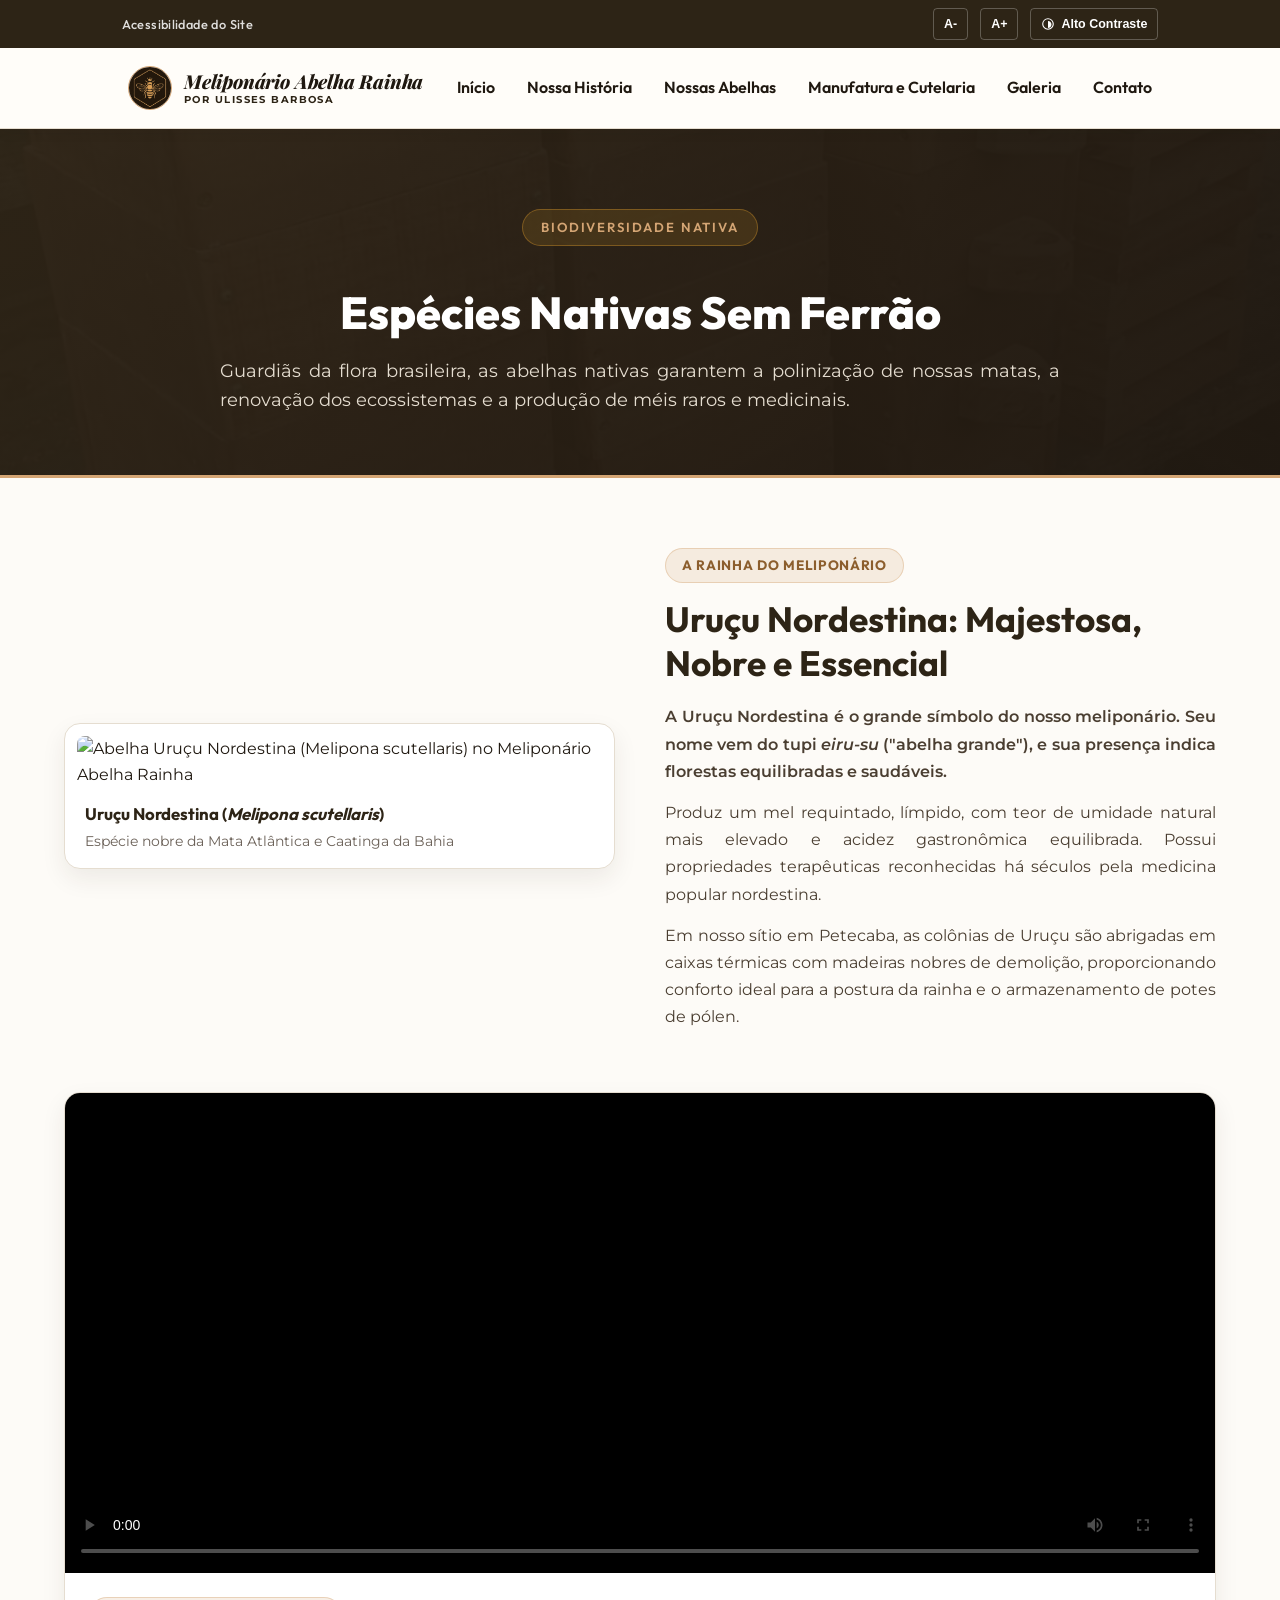
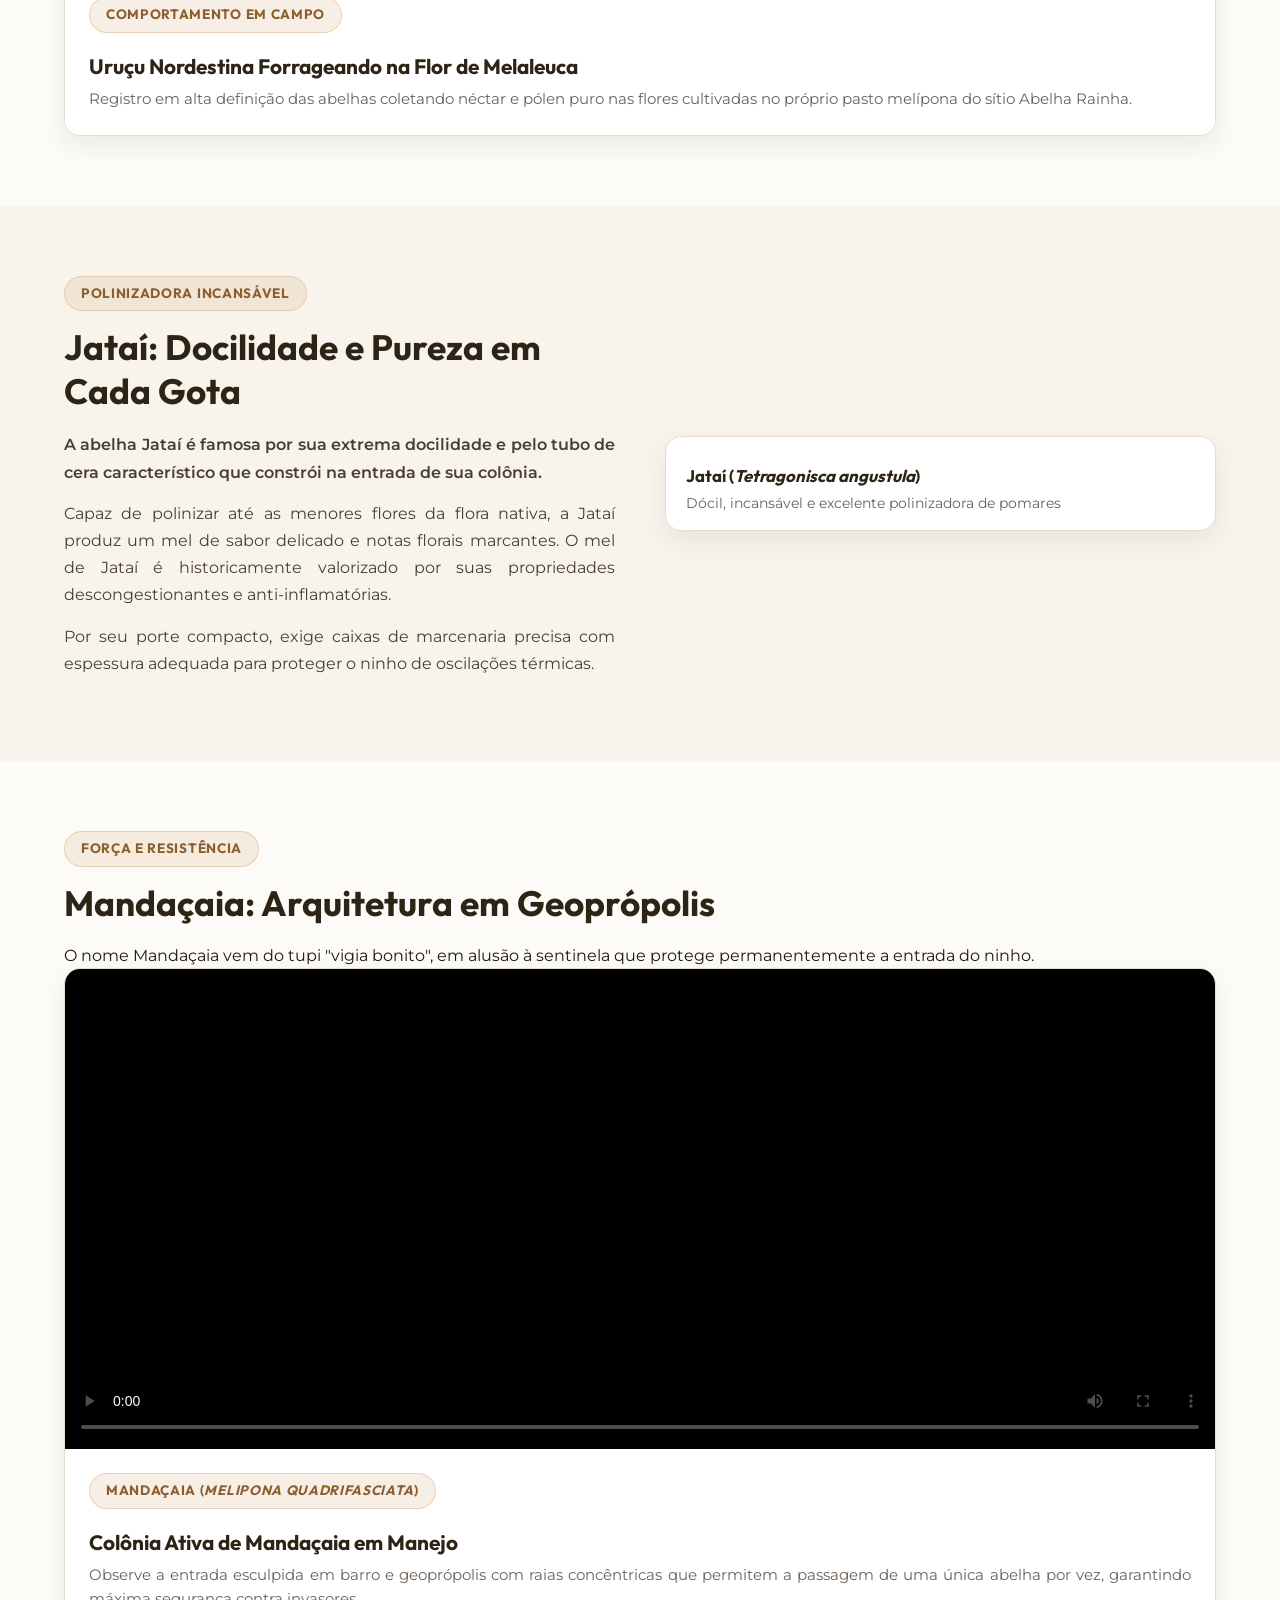
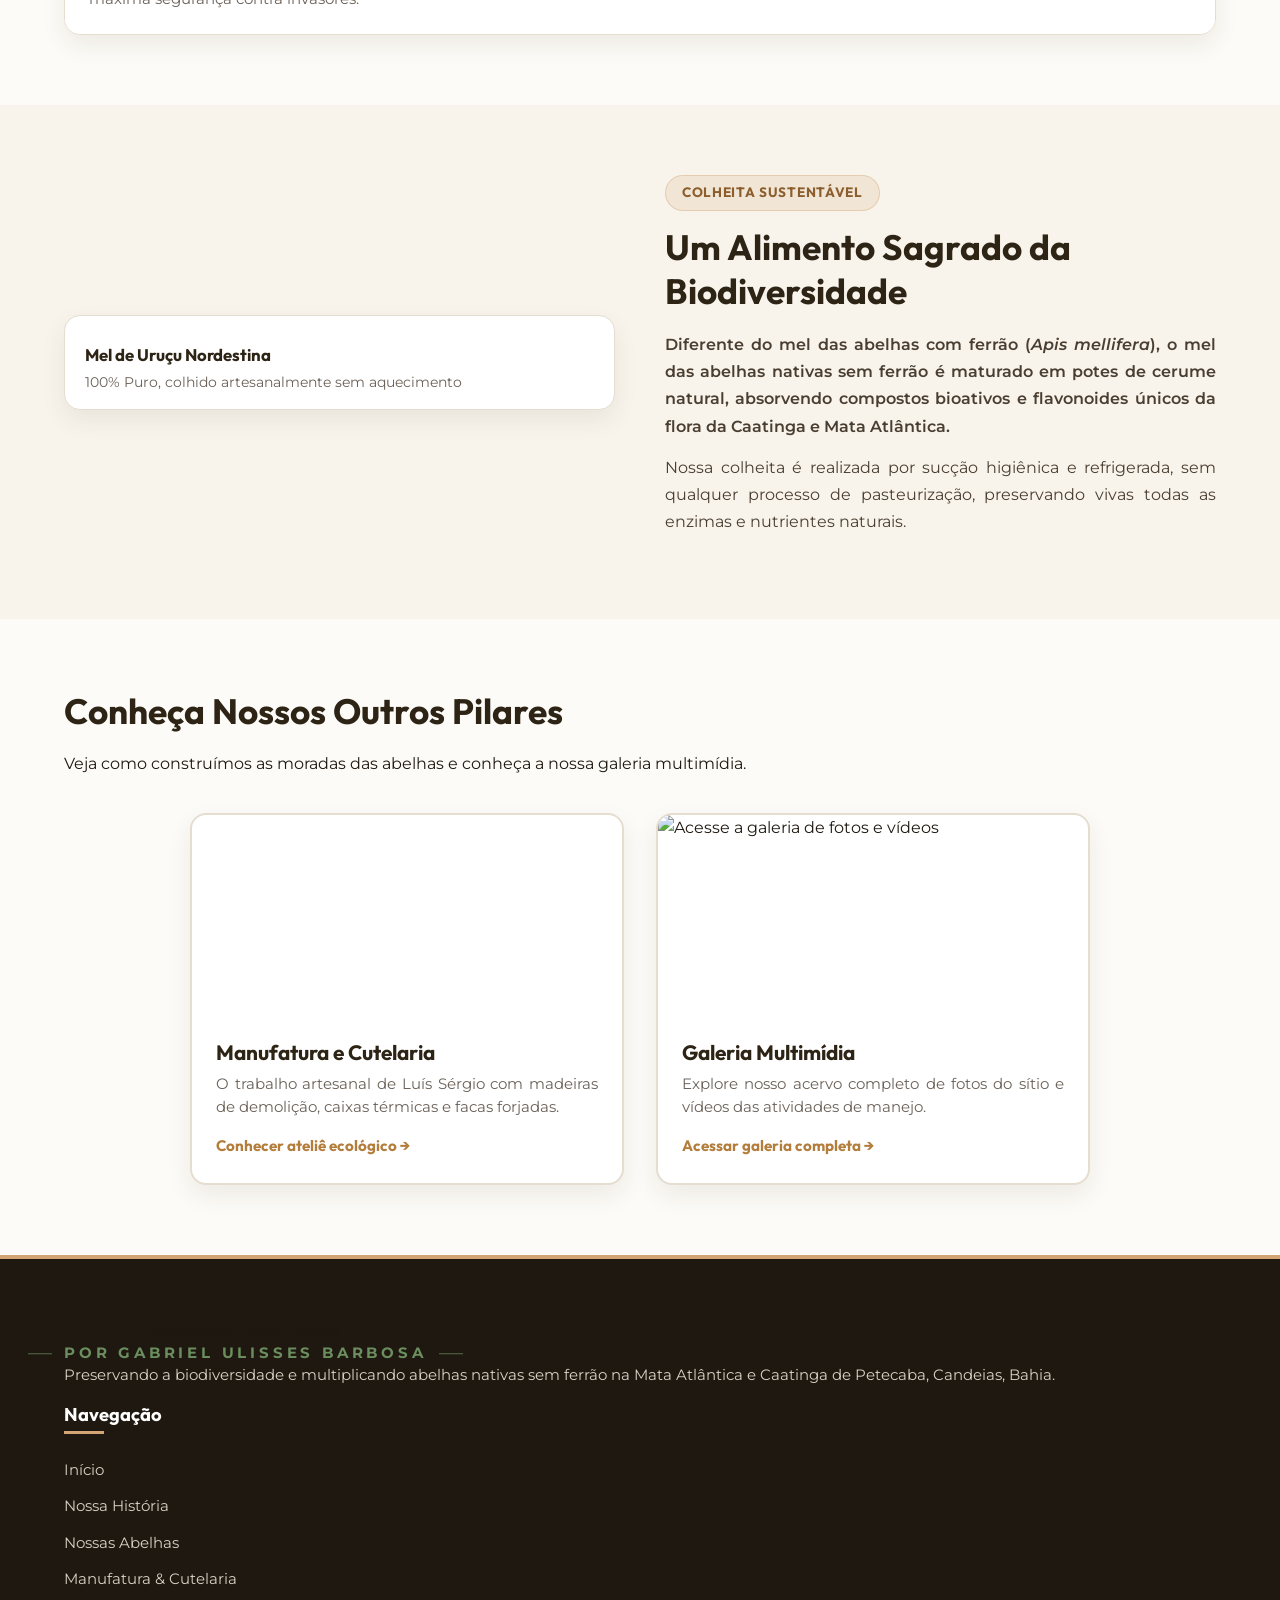
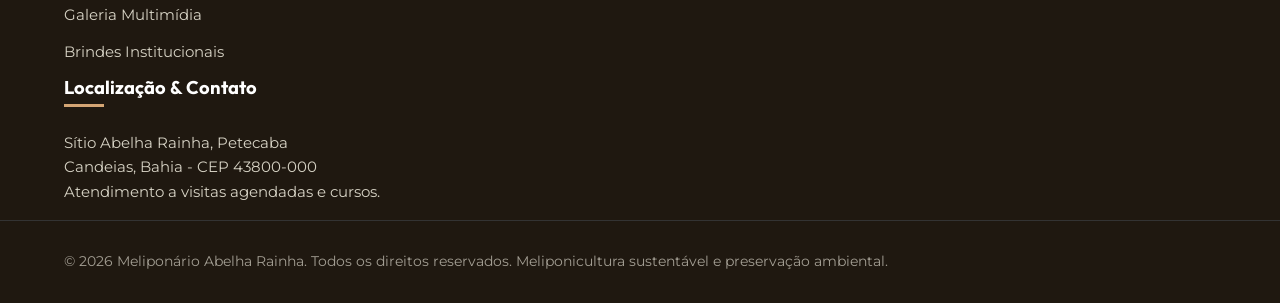
==== commit 29e42122: "att" ====
--- a/abelhas.html
+++ b/abelhas.html
@@ -57,7 +57,6 @@
           <li class="nav-item"><a href="abelhas.html" class="active" aria-current="page">Nossas Abelhas</a></li>
           <li class="nav-item"><a href="manufatura.html">Manufatura e Cutelaria</a></li>
           <li class="nav-item"><a href="galeria.html">Galeria</a></li>
-          <li class="nav-item"><a href="brindes.html">Brindes</a></li>
           <li class="nav-item"><a href="index.html#contato">Contato</a></li>
         </ul>
       </nav>
@@ -90,7 +89,7 @@
         <div class="story-grid">
           <div class="story-image-col">
             <div class="photo-frame">
-              <img src="info/uruçu nordestina.jpg" alt="Abelha Uruçu Nordestina (Melipona scutellaris) no Meliponário Abelha Rainha" loading="lazy">
+              <img src="https://lh3.googleusercontent.com/d/1aOlGfXfHfnyVLHJ-60RQpPvImpzk1aWx" data-fallback="info/uruçu nordestina.jpg" alt="Abelha Uruçu Nordestina (Melipona scutellaris) no Meliponário Abelha Rainha" loading="lazy">
               <div class="photo-legend">
                 <strong>Uruçu Nordestina (<em>Melipona scutellaris</em>)</strong>
                 <span>Espécie nobre da Mata Atlântica e Caatinga da Bahia</span>
@@ -115,8 +114,9 @@
         <!-- VÍDEO URUÇU NA FLOR DE MELALEUCA -->
         <div class="video-showcase-box" style="margin-top: 48px;">
           <div class="video-wrapper">
-            <video controls poster="info/uruçu nordestina.jpg" preload="metadata">
+            <video controls poster="https://lh3.googleusercontent.com/d/1aOlGfXfHfnyVLHJ-60RQpPvImpzk1aWx" preload="metadata">
               <source src="info/uruçu na flor de melaleuca.mp4" type="video/mp4">
+              <source src="https://drive.google.com/uc?export=download&id=1IEeZU8czUFTiMC5qykIhrxWZYCj451pY" type="video/mp4">
               Seu navegador não suporta a reprodução de vídeos HTML5.
             </video>
           </div>
@@ -137,7 +137,7 @@
         <div class="story-grid story-grid-reverse">
           <div class="story-image-col">
             <div class="photo-frame">
-              <img src="info/jataí.jpg" alt="Abelha Jataí (Tetragonisca angustula) no Meliponário Abelha Rainha" loading="lazy">
+              <img src="https://lh3.googleusercontent.com/d/1BHCTEiyAi05cRWSLnnUpyt4Xraeqz38E" data-fallback="info/jataí.jpg" alt="Abelha Jataí (Tetragonisca angustula) no Meliponário Abelha Rainha" loading="lazy">
               <div class="photo-legend">
                 <strong>Jataí (<em>Tetragonisca angustula</em>)</strong>
                 <span>Dócil, incansável e excelente polinizadora de pomares</span>
@@ -165,7 +165,7 @@
     <section class="section-container" aria-label="Abelha Mandaçaia">
       <div class="container">
         <div class="education-header text-center">
-          <span class="badge-organic">Força & Resistência</span>
+          <span class="badge-organic">Força e Resistência</span>
           <h2 class="section-heading">Mandaçaia: Arquitetura em Geoprópolis</h2>
           <p class="section-subheading">
             O nome Mandaçaia vem do tupi "vigia bonito", em alusão à sentinela que protege permanentemente a entrada do ninho.
@@ -174,8 +174,9 @@
 
         <div class="video-showcase-box">
           <div class="video-wrapper">
-            <video controls poster="WhatsApp%20Image%202026-07-12%20at%2015.53.49.jpeg" preload="metadata">
+            <video controls poster="https://lh3.googleusercontent.com/d/1aOlGfXfHfnyVLHJ-60RQpPvImpzk1aWx" preload="metadata">
               <source src="info/Mandaçaia.mp4" type="video/mp4">
+              <source src="https://drive.google.com/uc?export=download&id=1fiQKxpspzuKa6CwVx0HmAyU27Sehc4z6" type="video/mp4">
               Seu navegador não suporta a reprodução de vídeos HTML5.
             </video>
           </div>
@@ -196,7 +197,7 @@
         <div class="story-grid">
           <div class="story-image-col">
             <div class="photo-frame">
-              <img src="info/Mel de Uruçu Nordestina.jpeg" alt="Pote de Mel Nobre de Uruçu Nordestina produzido no Meliponário Abelha Rainha" loading="lazy">
+              <img src="https://lh3.googleusercontent.com/d/1ueqQZO3jolupJ6MWXLJvnFzUvTlGoBQm" data-fallback="info/Mel de Uruçu Nordestina.jpeg" alt="Pote de Mel Nobre de Uruçu Nordestina produzido no Meliponário Abelha Rainha" loading="lazy">
               <div class="photo-legend">
                 <strong>Mel de Uruçu Nordestina</strong>
                 <span>100% Puro, colhido artesanalmente sem aquecimento</span>
@@ -224,19 +225,19 @@
         <p class="section-subheading">Veja como construímos as moradas das abelhas e conheça a nossa galeria multimídia.</p>
         <div class="cards-cta-grid">
           <a href="manufatura.html" class="nav-card-cta">
-            <img src="info/jataí.jpg" alt="Conheça a manufatura de casinhas e cutelaria" loading="lazy">
+            <img src="https://lh3.googleusercontent.com/d/1BHCTEiyAi05cRWSLnnUpyt4Xraeqz38E" data-fallback="info/jataí.jpg" alt="Conheça a manufatura de casinhas e cutelaria" loading="lazy">
             <div class="nav-card-cta-body">
-              <h3>Manufatura & Cutelaria</h3>
+              <h3>Manufatura e Cutelaria</h3>
               <p>O trabalho artesanal de Luís Sérgio com madeiras de demolição, caixas térmicas e facas forjadas.</p>
-              <span class="cta-link-text">Ver ateliê ecológico &rarr;</span>
+              <span class="cta-link-text">Conhecer ateliê ecológico &rarr;</span>
             </div>
           </a>
           <a href="galeria.html" class="nav-card-cta">
-            <img src="WhatsApp%20Image%202026-07-12%20at%2015.53.49.jpeg" alt="Galeria de fotos e vídeos" loading="lazy">
+            <img src="https://lh3.googleusercontent.com/d/1aOlGfXfHfnyVLHJ-60RQpPvImpzk1aWx" data-fallback="info/uruçu nordestina.jpg" alt="Acesse a galeria de fotos e vídeos" loading="lazy">
             <div class="nav-card-cta-body">
               <h3>Galeria Multimídia</h3>
-              <p>Mural com fotos em alta definição e vídeos de todos os momentos do sítio.</p>
-              <span class="cta-link-text">Assistir aos vídeos &rarr;</span>
+              <p>Explore nosso acervo completo de fotos do sítio e vídeos das atividades de manejo.</p>
+              <span class="cta-link-text">Acessar galeria completa &rarr;</span>
             </div>
           </a>
         </div>
--- a/style.css
+++ b/style.css
@@ -225,6 +225,17 @@
   color: var(--text-dark);
   line-height: 1.6;
   overflow-x: hidden;
+}
+
+/* Proteção e Bloqueio de Download Não Autorizado de Imagens e Vídeos */
+img, video {
+  -webkit-user-drag: none;
+  -khtml-user-drag: none;
+  -moz-user-drag: none;
+  -o-user-drag: none;
+  user-drag: none;
+  user-select: none;
+  -webkit-user-select: none;
 }
 
 h1, h2, h3, h4 {
@@ -2176,4 +2187,759 @@
 
 body.high-contrast .quote-author span {
   color: #FFFFFF !important;
+}
+
+/* ==========================================================================
+   HERO BENTO GRID DE IMPACTO ECOLÓGICO (MÓDULO 1)
+   ========================================================================== */
+.hero-bento-grid {
+  display: grid;
+  grid-template-columns: repeat(auto-fit, minmax(200px, 1fr));
+  gap: 1.25rem;
+  margin-top: 2.5rem;
+  width: 100%;
+  max-width: 1050px;
+}
+
+.bento-stat-card {
+  background: rgba(253, 251, 247, 0.88);
+  backdrop-filter: blur(12px);
+  -webkit-backdrop-filter: blur(12px);
+  border: 1px solid rgba(212, 165, 116, 0.4);
+  border-radius: var(--radius-md);
+  padding: 1.4rem 1.2rem;
+  display: flex;
+  flex-direction: column;
+  align-items: center;
+  text-align: center;
+  box-shadow: 0 10px 24px rgba(45, 36, 22, 0.12);
+  transition: transform 0.3s cubic-bezier(0.16, 1, 0.3, 1), border-color 0.3s ease, box-shadow 0.3s ease;
+}
+
+.bento-stat-card:hover {
+  transform: translateY(-4px);
+  border-color: var(--primary-color);
+  box-shadow: 0 16px 32px rgba(212, 165, 116, 0.25), 0 0 16px rgba(107, 142, 95, 0.15);
+}
+
+.bento-stat-number {
+  font-family: var(--font-title);
+  font-size: 1.75rem;
+  font-weight: 800;
+  color: var(--secondary-color);
+  line-height: 1.1;
+  margin-bottom: 0.35rem;
+  display: block;
+}
+
+.bento-stat-label {
+  font-family: var(--font-body);
+  font-size: 0.88rem;
+  font-weight: 700;
+  color: var(--accent-color);
+  line-height: 1.3;
+  margin-bottom: 0.25rem;
+  display: block;
+}
+
+.bento-stat-sub {
+  font-size: 0.76rem;
+  color: var(--text-muted);
+  line-height: 1.35;
+  display: block;
+}
+
+body.high-contrast .bento-stat-card {
+  background: #000000 !important;
+  border: 2px solid #FFD700 !important;
+  box-shadow: none !important;
+}
+
+body.high-contrast .bento-stat-number {
+  color: #FFD700 !important;
+}
+
+body.high-contrast .bento-stat-label {
+  color: #00FFFF !important;
+}
+
+body.high-contrast .bento-stat-sub {
+  color: #FFFFFF !important;
+}
+
+@media (max-width: 768px) {
+  .hero-bento-grid {
+    grid-template-columns: repeat(2, 1fr);
+    gap: 0.85rem;
+    margin-top: 1.75rem;
+  }
+
+  .bento-stat-card {
+    padding: 1rem 0.75rem;
+  }
+
+  .bento-stat-number {
+    font-size: 1.35rem;
+  }
+
+  .bento-stat-label {
+    font-size: 0.8rem;
+  }
+
+  .bento-stat-sub {
+    font-size: 0.7rem;
+  }
+}
+
+@media (max-width: 480px) {
+  .hero-bento-grid {
+    grid-template-columns: 1fr;
+  }
+}
+
+/* ==========================================================================
+   CATÁLOGO SENSORIAL DE MÉIS & GUIA DO CRIADOR (MÓDULO 2)
+   ========================================================================== */
+.sensorial-profile {
+  margin-top: 1rem;
+  padding-top: 0.85rem;
+  border-top: 1px dashed var(--border-color);
+}
+
+.sensorial-title {
+  font-family: var(--font-body);
+  font-size: 0.78rem;
+  font-weight: 700;
+  color: var(--secondary-color);
+  text-transform: uppercase;
+  letter-spacing: 0.04em;
+  margin-bottom: 0.6rem;
+  display: block;
+}
+
+.sensorial-metric {
+  display: flex;
+  align-items: center;
+  justify-content: space-between;
+  gap: 0.75rem;
+  margin-bottom: 0.45rem;
+  font-size: 0.76rem;
+  color: var(--text-muted);
+}
+
+.metric-bar {
+  flex: 1;
+  max-width: 130px;
+  height: 6px;
+  background: var(--border-color);
+  border-radius: 10px;
+  overflow: hidden;
+}
+
+.metric-fill {
+  height: 100%;
+  background: linear-gradient(90deg, var(--primary-color) 0%, #EAB308 100%);
+  border-radius: 10px;
+  transition: width 0.8s ease;
+}
+
+body.high-contrast .metric-bar {
+  background: #333333;
+}
+
+body.high-contrast .metric-fill {
+  background: #FFD700;
+}
+
+/* Guia do Meliponicultor Iniciante */
+.beginner-guide-grid {
+  display: grid;
+  grid-template-columns: repeat(auto-fit, minmax(240px, 1fr));
+  gap: 1.25rem;
+}
+
+.guide-box {
+  background: var(--bg-light);
+  border: 1px solid var(--border-color);
+  border-radius: var(--radius-md);
+  padding: 1.35rem;
+  transition: transform 0.25s ease, border-color 0.25s ease;
+}
+
+.guide-box:hover {
+  transform: translateY(-3px);
+  border-color: var(--accent-color);
+  box-shadow: 0 8px 20px rgba(107, 142, 95, 0.15);
+}
+
+.guide-badge {
+  display: inline-block;
+  font-size: 0.72rem;
+  font-weight: 700;
+  text-transform: uppercase;
+  letter-spacing: 0.04em;
+  color: var(--accent-color);
+  background: rgba(107, 142, 95, 0.12);
+  padding: 3px 8px;
+  border-radius: 6px;
+  margin-bottom: 0.6rem;
+}
+
+.guide-box-title {
+  font-family: var(--font-title);
+  font-size: 1.05rem;
+  font-weight: 700;
+  color: var(--secondary-color);
+  margin-bottom: 0.4rem;
+}
+
+.guide-box-desc {
+  font-size: 0.82rem;
+  line-height: 1.5;
+  color: var(--text-muted);
+  margin: 0;
+}
+
+body.high-contrast .guide-box {
+  background: #000000 !important;
+  border: 2px solid #00FFFF !important;
+}
+
+body.high-contrast .guide-badge {
+  background: #000000;
+  color: #00FFFF;
+  border: 1px solid #00FFFF;
+}
+
+body.high-contrast .guide-box-title {
+  color: #FFD700;
+}
+
+body.high-contrast .guide-box-desc {
+  color: #FFFFFF;
+}
+
+/* ==========================================================================
+   CALENDÁRIO DE FLORAÇÃO MELÍFERA & MAPA (MÓDULO 3)
+   ========================================================================== */
+.flowering-timeline-grid {
+  display: grid;
+  grid-template-columns: repeat(auto-fit, minmax(240px, 1fr));
+  gap: 1.25rem;
+}
+
+.timeline-season-card {
+  background: var(--bg-light);
+  border: 1px solid var(--border-color);
+  border-radius: var(--radius-md);
+  padding: 1.35rem;
+  transition: transform 0.25s ease, border-color 0.25s ease;
+}
+
+.timeline-season-card:hover {
+  transform: translateY(-3px);
+  border-color: var(--primary-color);
+  box-shadow: 0 8px 20px rgba(212, 165, 116, 0.2);
+}
+
+.season-badge {
+  display: inline-block;
+  font-size: 0.72rem;
+  font-weight: 700;
+  text-transform: uppercase;
+  letter-spacing: 0.04em;
+  color: var(--primary-color);
+  background: rgba(212, 165, 116, 0.15);
+  padding: 3px 8px;
+  border-radius: 6px;
+  margin-bottom: 0.6rem;
+}
+
+.season-title {
+  font-family: var(--font-title);
+  font-size: 1.05rem;
+  font-weight: 700;
+  color: var(--secondary-color);
+  margin-bottom: 0.4rem;
+}
+
+.season-desc {
+  font-size: 0.82rem;
+  line-height: 1.5;
+  color: var(--text-muted);
+  margin: 0;
+}
+
+body.high-contrast .timeline-season-card {
+  background: #000000 !important;
+  border: 2px solid #FFD700 !important;
+}
+
+body.high-contrast .season-badge {
+  background: #000000;
+  color: #FFD700;
+  border: 1px solid #FFD700;
+}
+
+body.high-contrast .season-title {
+  color: #00FFFF;
+}
+
+body.high-contrast .season-desc {
+  color: #FFFFFF;
+}
+
+/* ==========================================================================
+   COCKPIT DE ENCOMENDAS & ACESSIBILIDADE UNIVERSAL (MÓDULO 4)
+   ========================================================================== */
+.order-items-grid {
+  display: grid;
+  grid-template-columns: repeat(auto-fit, minmax(280px, 1fr));
+  gap: 1rem;
+}
+
+.order-item-checkbox {
+  display: block;
+  cursor: pointer;
+  position: relative;
+}
+
+.order-item-checkbox input[type="checkbox"] {
+  position: absolute;
+  opacity: 0;
+  cursor: pointer;
+}
+
+.order-item-box {
+  background: var(--bg-light);
+  border: 1.5px solid var(--border-color);
+  border-radius: var(--radius-md);
+  padding: 1rem 1.1rem;
+  transition: all 0.25s ease;
+  display: flex;
+  flex-direction: column;
+}
+
+.order-item-box strong {
+  font-family: var(--font-title);
+  font-size: 0.95rem;
+  color: var(--secondary-color);
+  margin-bottom: 0.25rem;
+}
+
+.order-item-box span {
+  font-size: 0.78rem;
+  color: var(--text-muted);
+}
+
+.order-item-checkbox input[type="checkbox"]:checked + .order-item-box {
+  background: rgba(212, 165, 116, 0.12);
+  border-color: var(--primary-color);
+  box-shadow: 0 4px 12px rgba(212, 165, 116, 0.2);
+}
+
+.order-item-checkbox input[type="checkbox"]:focus-visible + .order-item-box {
+  outline: 2px solid var(--primary-color);
+  outline-offset: 2px;
+}
+
+.btn-audio-species:hover {
+  background: var(--primary-color) !important;
+  color: #FFFFFF !important;
+}
+
+body.high-contrast .order-cockpit-card {
+  background: #000000 !important;
+  border: 2px solid #FFD700 !important;
+}
+
+body.high-contrast .order-item-box {
+  background: #000000 !important;
+  border: 1px solid #FFFFFF !important;
+}
+
+body.high-contrast .order-item-box strong {
+  color: #FFD700 !important;
+}
+
+body.high-contrast .order-item-box span {
+  color: #FFFFFF !important;
+}
+
+body.high-contrast .order-item-checkbox input[type="checkbox"]:checked + .order-item-box {
+  border: 2px solid #00FFFF !important;
+  background: #111111 !important;
+}
+
+body.high-contrast .btn-audio-species {
+  border-color: #FFD700 !important;
+  color: #FFD700 !important;
+}
+
+/* ==========================================================================
+   ESTILOS PARA AS NOVAS PÁGINAS (HISTÓRIA, ABELHAS, MANUFATURA, GALERIA)
+   ========================================================================== */
+
+.page-hero {
+  background: linear-gradient(135deg, rgba(45, 36, 22, 0.96) 0%, rgba(31, 24, 16, 0.98) 100%), url('WhatsApp Image 2026-07-12 at 15.53.49.jpeg') center/cover no-repeat;
+  color: var(--text-light);
+  padding: 80px 0 60px 0;
+  text-align: center;
+  position: relative;
+  border-bottom: 3px solid var(--primary-color);
+}
+
+.page-hero-title {
+  font-family: var(--font-title);
+  font-size: 2.8rem;
+  font-weight: 800;
+  color: #FFFFFF;
+  margin-top: 12px;
+  margin-bottom: 16px;
+  line-height: 1.2;
+}
+
+.page-hero-subtitle {
+  font-family: var(--font-body);
+  font-size: 1.15rem;
+  color: #E5DDD0;
+  max-width: 840px;
+  margin: 0 auto;
+  line-height: 1.6;
+}
+
+.section-container {
+  padding: 70px 0;
+}
+
+.section-alternate {
+  background-color: #F8F4EC;
+}
+
+.story-grid {
+  display: grid;
+  grid-template-columns: 1fr 1fr;
+  gap: 50px;
+  align-items: center;
+}
+
+.story-grid-reverse {
+  direction: rtl;
+}
+
+.story-grid-reverse > * {
+  direction: ltr;
+}
+
+.photo-frame {
+  background: #FFFFFF;
+  border: 1.5px solid var(--border-color);
+  border-radius: var(--radius-md);
+  padding: 12px;
+  box-shadow: var(--shadow-md);
+  overflow: hidden;
+}
+
+.photo-frame img {
+  width: 100%;
+  height: auto;
+  border-radius: var(--radius-sm);
+  display: block;
+  object-fit: cover;
+}
+
+.photo-legend {
+  padding: 14px 8px 4px 8px;
+  display: flex;
+  flex-direction: column;
+  gap: 4px;
+}
+
+.photo-legend strong {
+  font-family: var(--font-title);
+  color: var(--secondary-color);
+  font-size: 1.05rem;
+}
+
+.photo-legend span {
+  font-size: 0.88rem;
+  color: var(--text-muted);
+  line-height: 1.4;
+}
+
+.badge-organic {
+  display: inline-block;
+  background: rgba(212, 165, 116, 0.18);
+  color: #8C5E2D;
+  border: 1px solid rgba(212, 165, 116, 0.4);
+  padding: 6px 16px;
+  border-radius: 30px;
+  font-family: var(--font-title);
+  font-size: 0.85rem;
+  font-weight: 700;
+  text-transform: uppercase;
+  letter-spacing: 0.05em;
+  margin-bottom: 14px;
+}
+
+.section-heading {
+  font-family: var(--font-title);
+  font-size: 2.2rem;
+  font-weight: 700;
+  color: var(--secondary-color);
+  line-height: 1.25;
+  margin-bottom: 18px;
+}
+
+.paragraph-lead {
+  font-size: 1.1rem;
+  font-weight: 600;
+  color: var(--secondary-color);
+  line-height: 1.6;
+  margin-bottom: 14px;
+}
+
+.story-text-col p {
+  color: #4A3E31;
+  font-size: 1rem;
+  line-height: 1.7;
+  margin-bottom: 14px;
+}
+
+.video-showcase-box {
+  background: #FFFFFF;
+  border: 1.5px solid var(--border-color);
+  border-radius: var(--radius-md);
+  box-shadow: var(--shadow-md);
+  overflow: hidden;
+  display: flex;
+  flex-direction: column;
+}
+
+.video-wrapper {
+  position: relative;
+  width: 100%;
+  background: #000000;
+}
+
+.video-wrapper video {
+  width: 100%;
+  height: auto;
+  max-height: 480px;
+  display: block;
+  object-fit: cover;
+}
+
+.video-caption-box {
+  padding: 24px;
+  background: #FFFFFF;
+}
+
+.video-caption-box h3 {
+  font-family: var(--font-title);
+  font-size: 1.3rem;
+  color: var(--secondary-color);
+  margin-top: 6px;
+  margin-bottom: 8px;
+}
+
+.video-caption-box p {
+  color: var(--text-muted);
+  font-size: 0.95rem;
+  line-height: 1.55;
+  margin: 0;
+}
+
+.grid-2-col {
+  display: grid;
+  grid-template-columns: repeat(auto-fit, minmax(360px, 1fr));
+  gap: 32px;
+  margin-top: 36px;
+}
+
+.grid-3-col {
+  display: grid;
+  grid-template-columns: repeat(auto-fit, minmax(300px, 1fr));
+  gap: 28px;
+  margin-top: 36px;
+}
+
+.gallery-photo-grid {
+  display: grid;
+  grid-template-columns: repeat(auto-fit, minmax(280px, 1fr));
+  gap: 24px;
+  margin-top: 36px;
+}
+
+.gallery-photo-card {
+  background: #FFFFFF;
+  border: 1.5px solid var(--border-color);
+  border-radius: var(--radius-md);
+  overflow: hidden;
+  box-shadow: var(--shadow-sm);
+  transition: var(--transition);
+}
+
+.gallery-photo-card:hover {
+  transform: translateY(-4px);
+  box-shadow: var(--shadow-md);
+}
+
+.gallery-photo-card img {
+  width: 100%;
+  height: 240px;
+  object-fit: cover;
+  display: block;
+}
+
+.gallery-photo-info {
+  padding: 16px;
+  display: flex;
+  flex-direction: column;
+  gap: 4px;
+}
+
+.gallery-photo-info strong {
+  font-family: var(--font-title);
+  color: var(--secondary-color);
+  font-size: 1rem;
+}
+
+.gallery-photo-info span {
+  font-size: 0.85rem;
+  color: var(--text-muted);
+}
+
+.cards-cta-grid {
+  display: grid;
+  grid-template-columns: repeat(auto-fit, minmax(320px, 1fr));
+  gap: 32px;
+  max-width: 900px;
+  margin: 36px auto 0 auto;
+  text-align: left;
+}
+
+.nav-card-cta {
+  background: #FFFFFF;
+  border: 2px solid var(--border-color);
+  border-radius: var(--radius-md);
+  overflow: hidden;
+  text-decoration: none;
+  box-shadow: var(--shadow-md);
+  transition: var(--transition);
+  display: flex;
+  flex-direction: column;
+}
+
+.nav-card-cta:hover {
+  transform: translateY(-6px);
+  border-color: var(--primary-color);
+  box-shadow: var(--shadow-lg);
+}
+
+.nav-card-cta img {
+  width: 100%;
+  height: 200px;
+  object-fit: cover;
+  display: block;
+}
+
+.nav-card-cta-body {
+  padding: 24px;
+  display: flex;
+  flex-direction: column;
+  flex-grow: 1;
+}
+
+.nav-card-cta-body h3 {
+  font-family: var(--font-title);
+  color: var(--secondary-color);
+  font-size: 1.3rem;
+  margin-bottom: 8px;
+}
+
+.nav-card-cta-body p {
+  color: var(--text-muted);
+  font-size: 0.92rem;
+  line-height: 1.55;
+  margin-bottom: 16px;
+  flex-grow: 1;
+}
+
+.cta-link-text {
+  font-family: var(--font-title);
+  font-weight: 700;
+  color: #B37D3C;
+  font-size: 0.95rem;
+}
+
+/* Responsividade para novas páginas */
+@media (max-width: 900px) {
+  .story-grid {
+    grid-template-columns: 1fr;
+    gap: 36px;
+  }
+  .story-grid-reverse {
+    direction: ltr;
+  }
+  .page-hero-title {
+    font-size: 2.2rem;
+  }
+}
+
+/* Alto Contraste para Novas Páginas */
+body.high-contrast .page-hero {
+  background: #000000 !important;
+  border-bottom: 3px solid #FFD700 !important;
+}
+
+body.high-contrast .page-hero-title {
+  color: #FFD700 !important;
+}
+
+body.high-contrast .page-hero-subtitle {
+  color: #FFFFFF !important;
+}
+
+body.high-contrast .section-alternate {
+  background-color: #111111 !important;
+}
+
+body.high-contrast .photo-frame,
+body.high-contrast .video-showcase-box,
+body.high-contrast .gallery-photo-card,
+body.high-contrast .nav-card-cta {
+  background: #000000 !important;
+  border: 2px solid #FFD700 !important;
+}
+
+body.high-contrast .video-caption-box {
+  background: #000000 !important;
+}
+
+body.high-contrast .section-heading,
+body.high-contrast .photo-legend strong,
+body.high-contrast .video-caption-box h3,
+body.high-contrast .gallery-photo-info strong,
+body.high-contrast .nav-card-cta-body h3,
+body.high-contrast .paragraph-lead {
+  color: #FFD700 !important;
+}
+
+body.high-contrast .story-text-col p,
+body.high-contrast .photo-legend span,
+body.high-contrast .video-caption-box p,
+body.high-contrast .gallery-photo-info span,
+body.high-contrast .nav-card-cta-body p {
+  color: #FFFFFF !important;
+}
+
+body.high-contrast .badge-organic {
+  background: #000000 !important;
+  color: #00FFFF !important;
+  border-color: #00FFFF !important;
+}
+
+body.high-contrast .cta-link-text {
+  color: #00FFFF !important;
 }
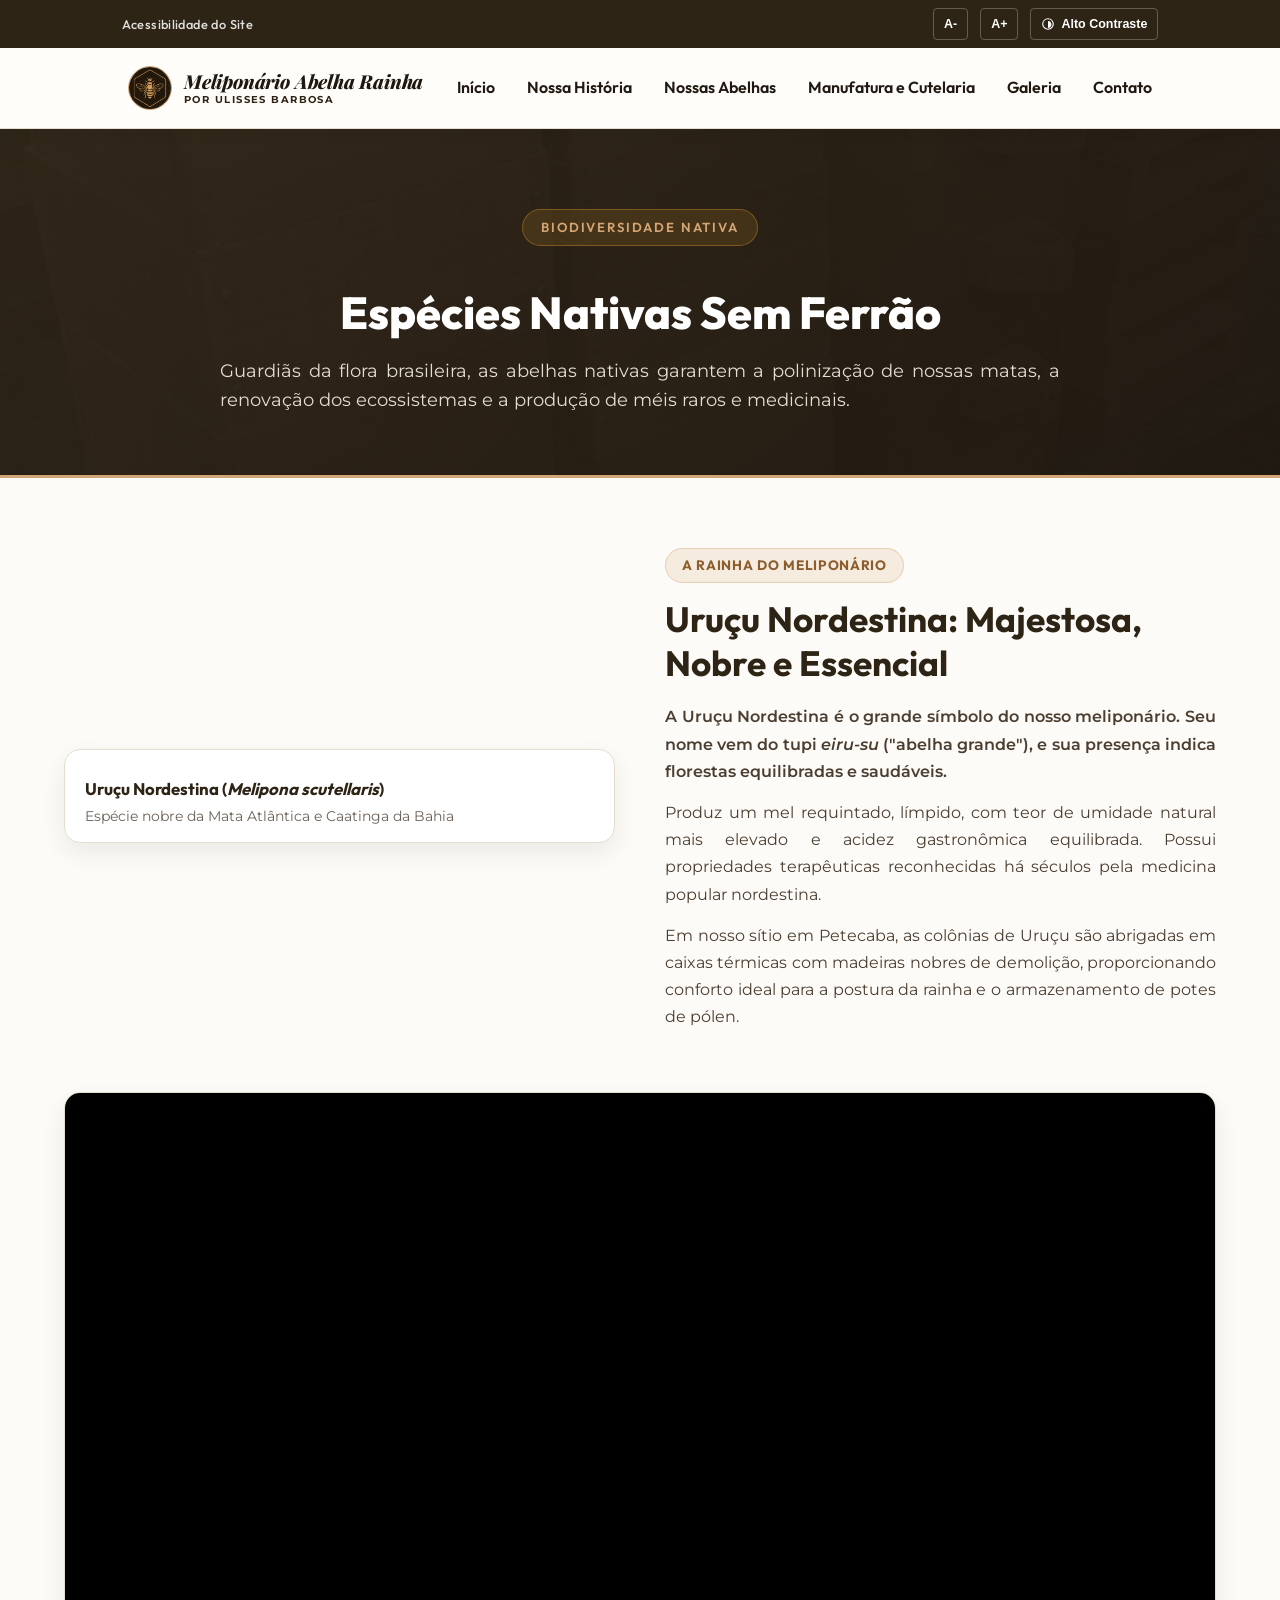
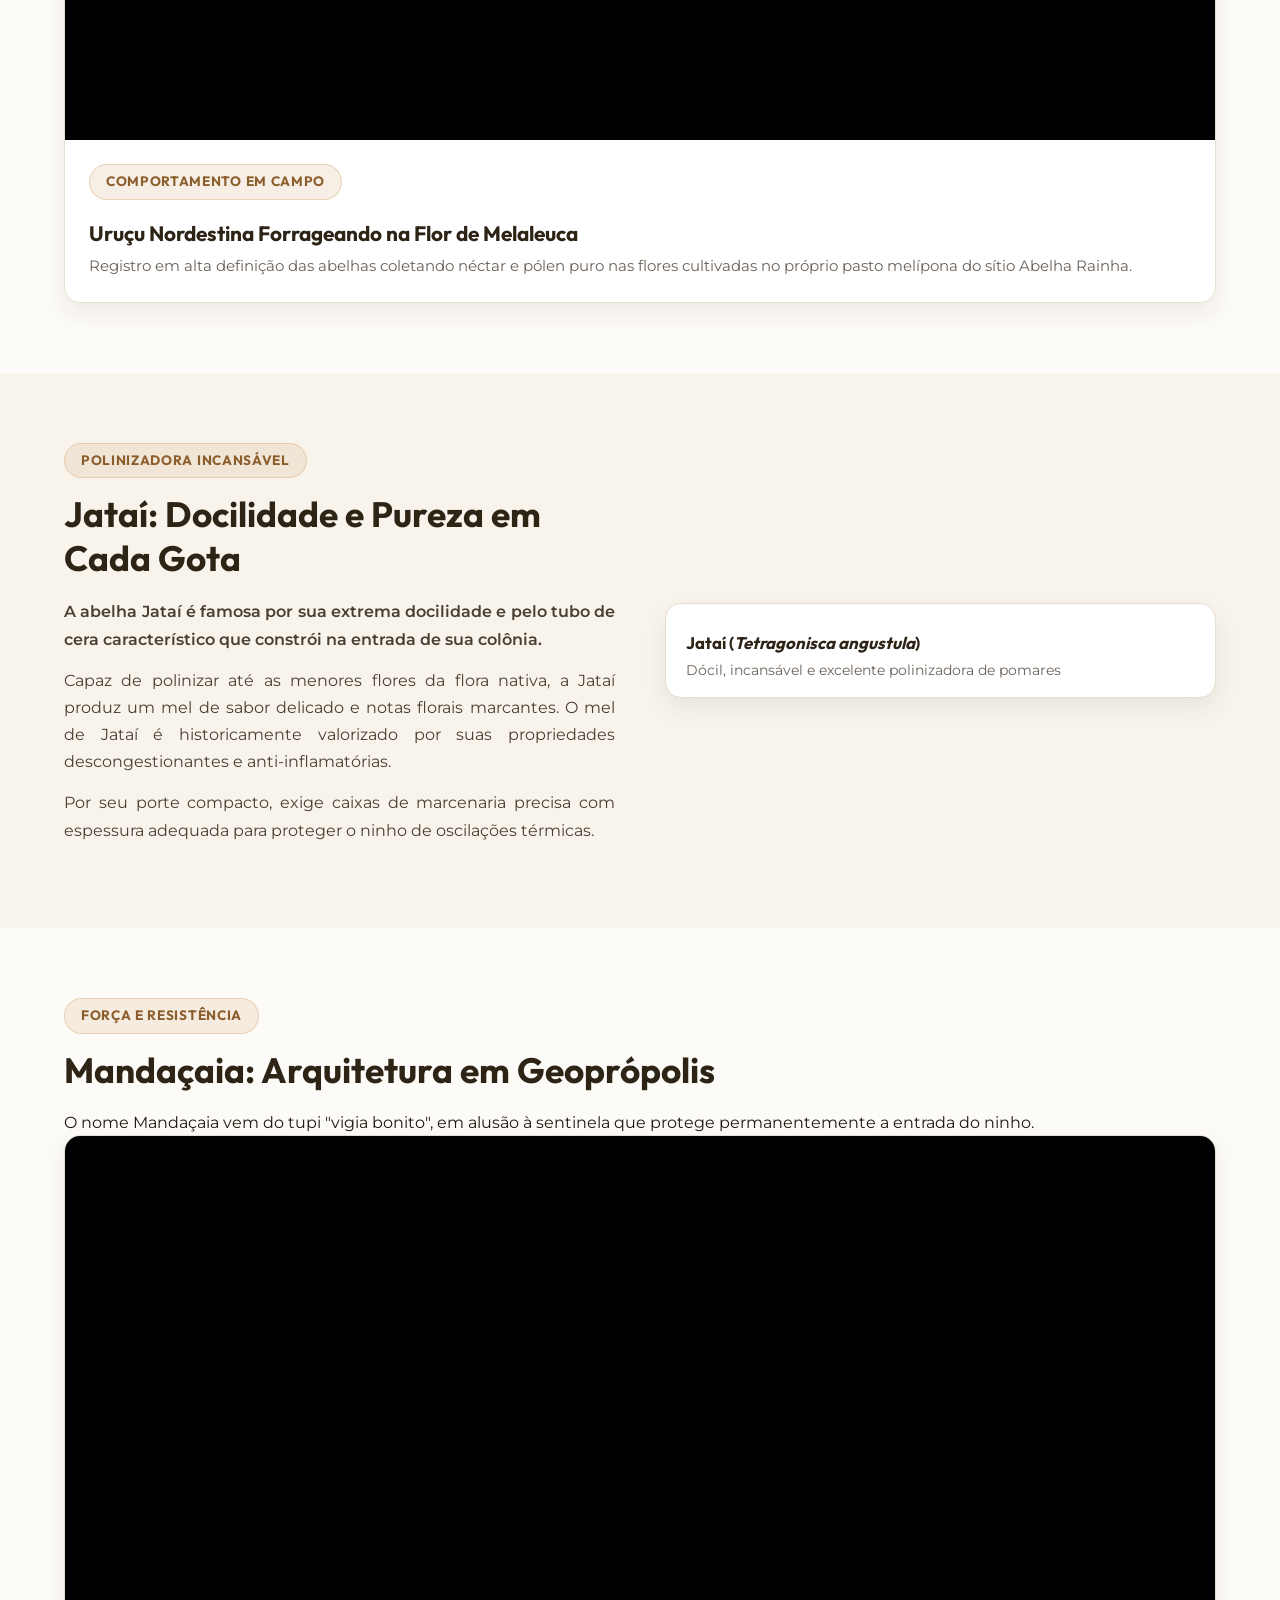
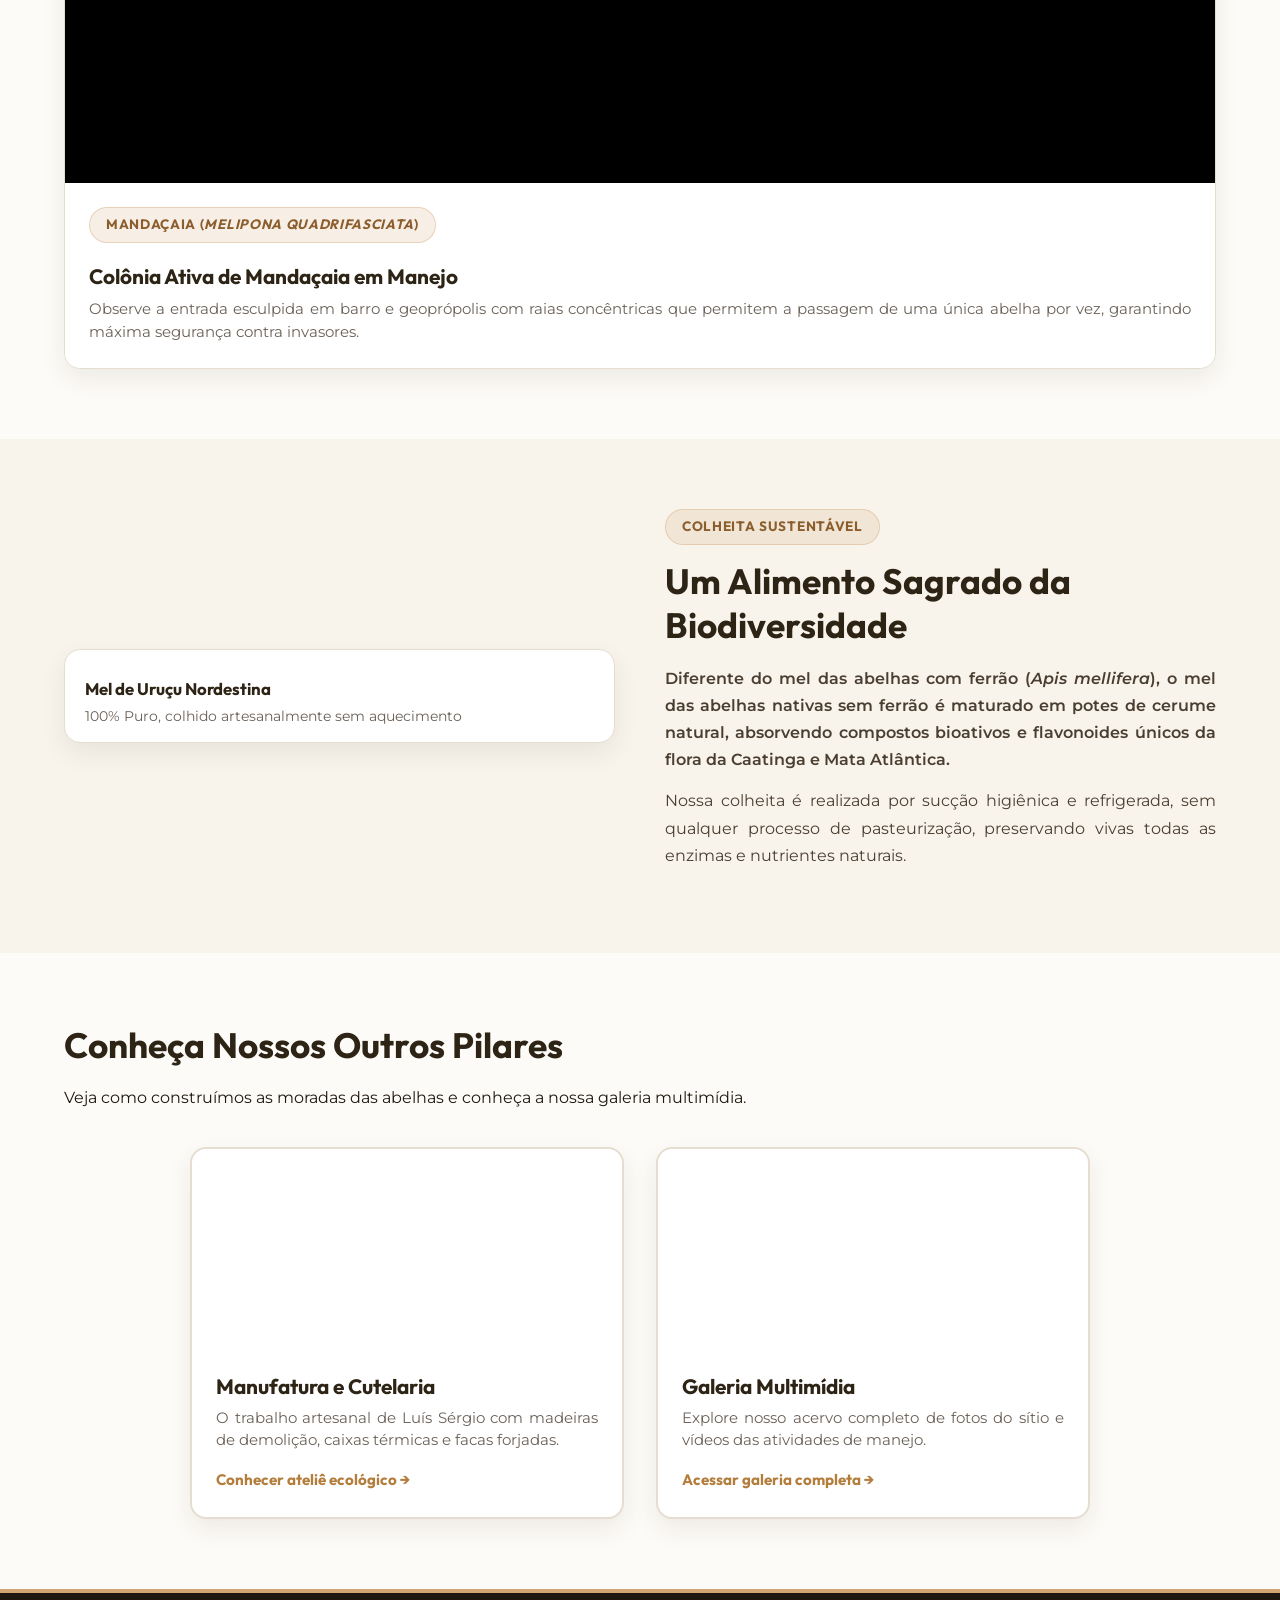
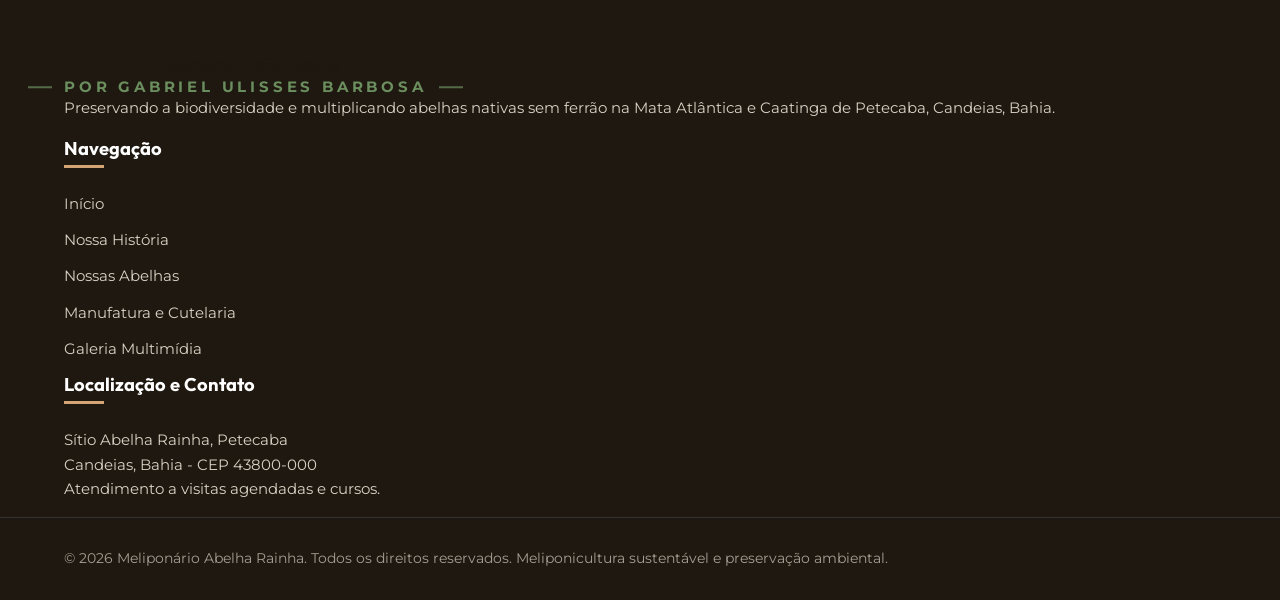
==== commit 06668dda: "Aatt" ====
--- a/abelhas.html
+++ b/abelhas.html
@@ -114,11 +114,7 @@
         <!-- VÍDEO URUÇU NA FLOR DE MELALEUCA -->
         <div class="video-showcase-box" style="margin-top: 48px;">
           <div class="video-wrapper">
-            <video controls poster="https://lh3.googleusercontent.com/d/1aOlGfXfHfnyVLHJ-60RQpPvImpzk1aWx" preload="metadata">
-              <source src="info/uruçu na flor de melaleuca.mp4" type="video/mp4">
-              <source src="https://drive.google.com/uc?export=download&id=1IEeZU8czUFTiMC5qykIhrxWZYCj451pY" type="video/mp4">
-              Seu navegador não suporta a reprodução de vídeos HTML5.
-            </video>
+            <iframe src="https://drive.google.com/file/d/1IEeZU8czUFTiMC5qykIhrxWZYCj451pY/preview" title="Uruçu Nordestina Forrageando na Flor de Melaleuca" allow="autoplay; fullscreen" loading="lazy"></iframe>
           </div>
           <div class="video-caption-box">
             <span class="badge-organic">Comportamento em Campo</span>
@@ -174,11 +170,7 @@
 
         <div class="video-showcase-box">
           <div class="video-wrapper">
-            <video controls poster="https://lh3.googleusercontent.com/d/1aOlGfXfHfnyVLHJ-60RQpPvImpzk1aWx" preload="metadata">
-              <source src="info/Mandaçaia.mp4" type="video/mp4">
-              <source src="https://drive.google.com/uc?export=download&id=1fiQKxpspzuKa6CwVx0HmAyU27Sehc4z6" type="video/mp4">
-              Seu navegador não suporta a reprodução de vídeos HTML5.
-            </video>
+            <iframe src="https://drive.google.com/file/d/1fiQKxpspzuKa6CwVx0HmAyU27Sehc4z6/preview" title="Colônia Ativa de Mandaçaia em Manejo" allow="autoplay; fullscreen" loading="lazy"></iframe>
           </div>
           <div class="video-caption-box">
             <span class="badge-organic">Mandaçaia (<em>Melipona quadrifasciata</em>)</span>
@@ -264,14 +256,13 @@
           <li><a href="index.html">Início</a></li>
           <li><a href="historia.html">Nossa História</a></li>
           <li><a href="abelhas.html">Nossas Abelhas</a></li>
-          <li><a href="manufatura.html">Manufatura & Cutelaria</a></li>
+          <li><a href="manufatura.html">Manufatura e Cutelaria</a></li>
           <li><a href="galeria.html">Galeria Multimídia</a></li>
-          <li><a href="brindes.html">Brindes Institucionais</a></li>
         </ul>
       </div>
 
       <div class="footer-col">
-        <h4>Localização & Contato</h4>
+        <h4>Localização e Contato</h4>
         <p class="footer-text">
           Sítio Abelha Rainha, Petecaba<br>
           Candeias, Bahia - CEP 43800-000<br>
--- a/style.css
+++ b/style.css
@@ -2719,15 +2719,21 @@
 .video-wrapper {
   position: relative;
   width: 100%;
+  padding-bottom: 56.25%; /* Proporção 16:9 fluida */
+  height: 0;
   background: #000000;
-}
-
+  overflow: hidden;
+}
+
+.video-wrapper iframe,
 .video-wrapper video {
+  position: absolute;
+  top: 0;
+  left: 0;
   width: 100%;
-  height: auto;
-  max-height: 480px;
+  height: 100%;
+  border: 0;
   display: block;
-  object-fit: cover;
 }
 
 .video-caption-box {
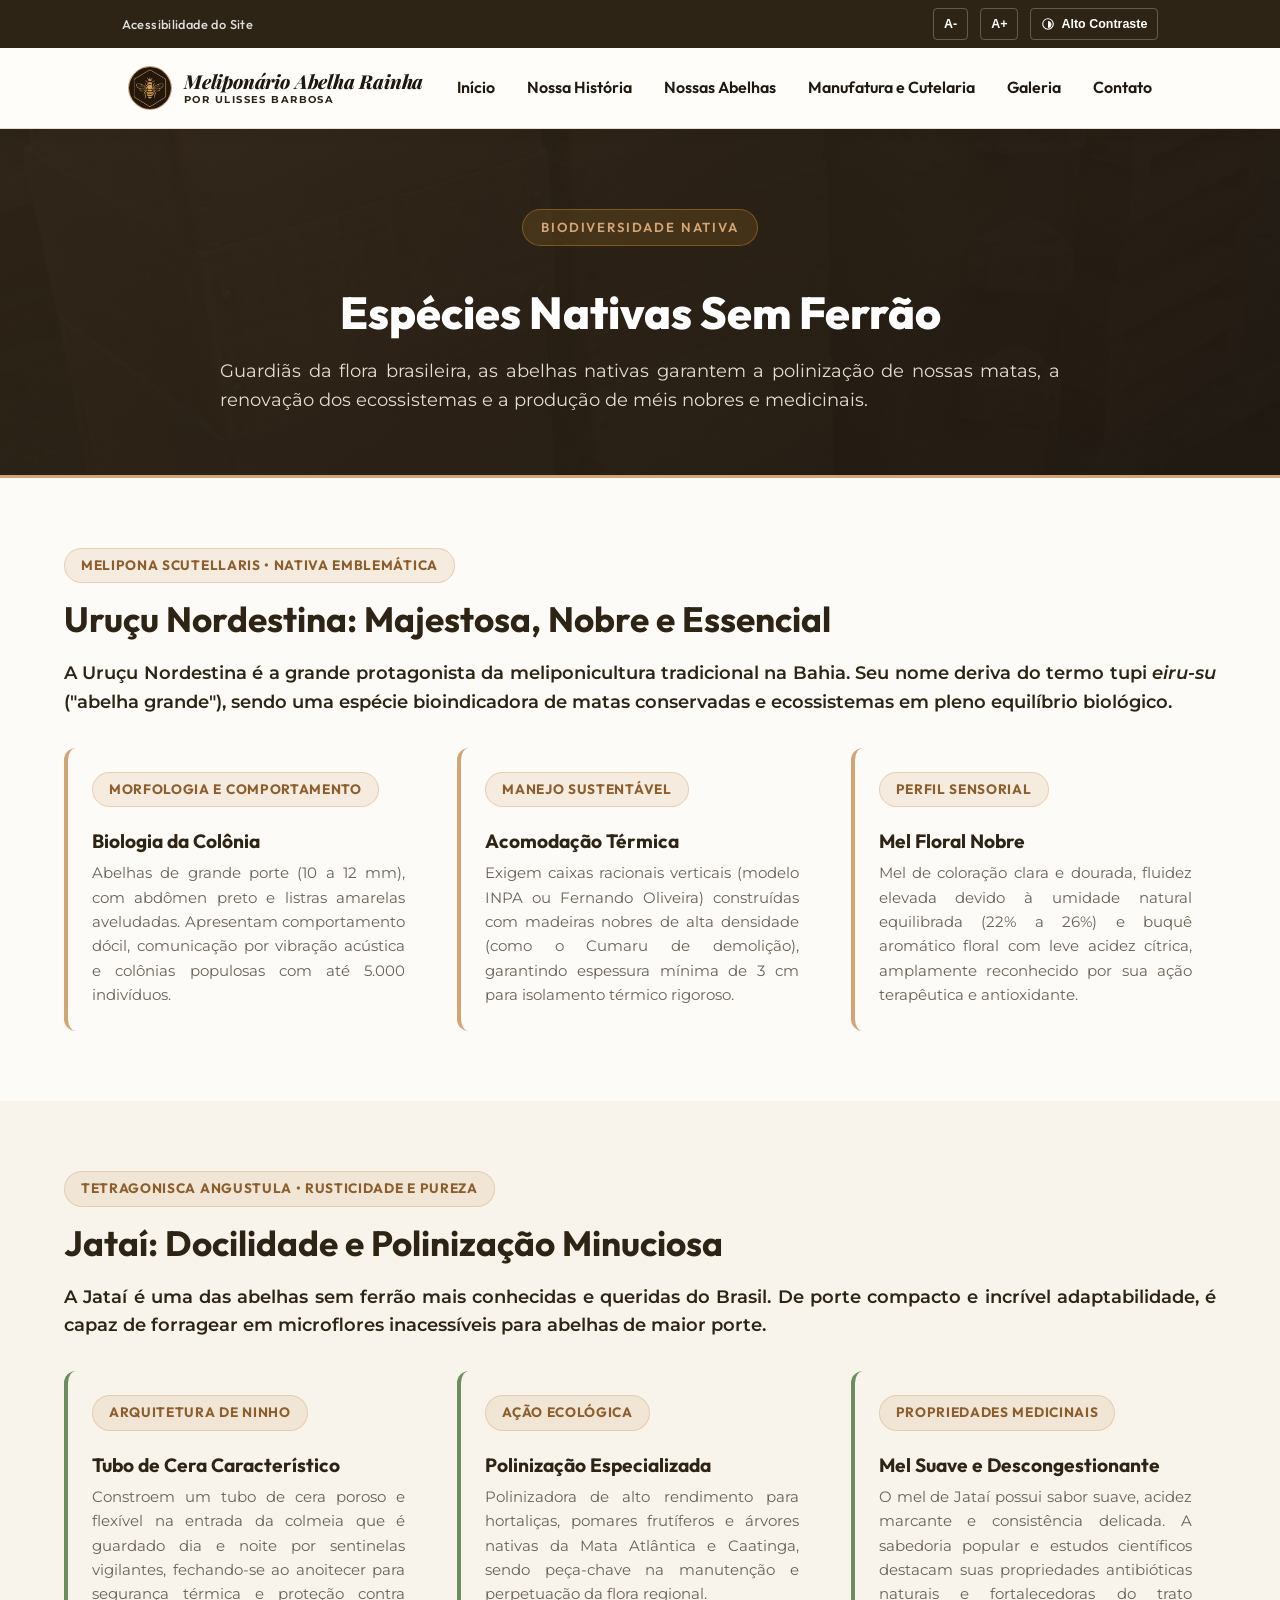
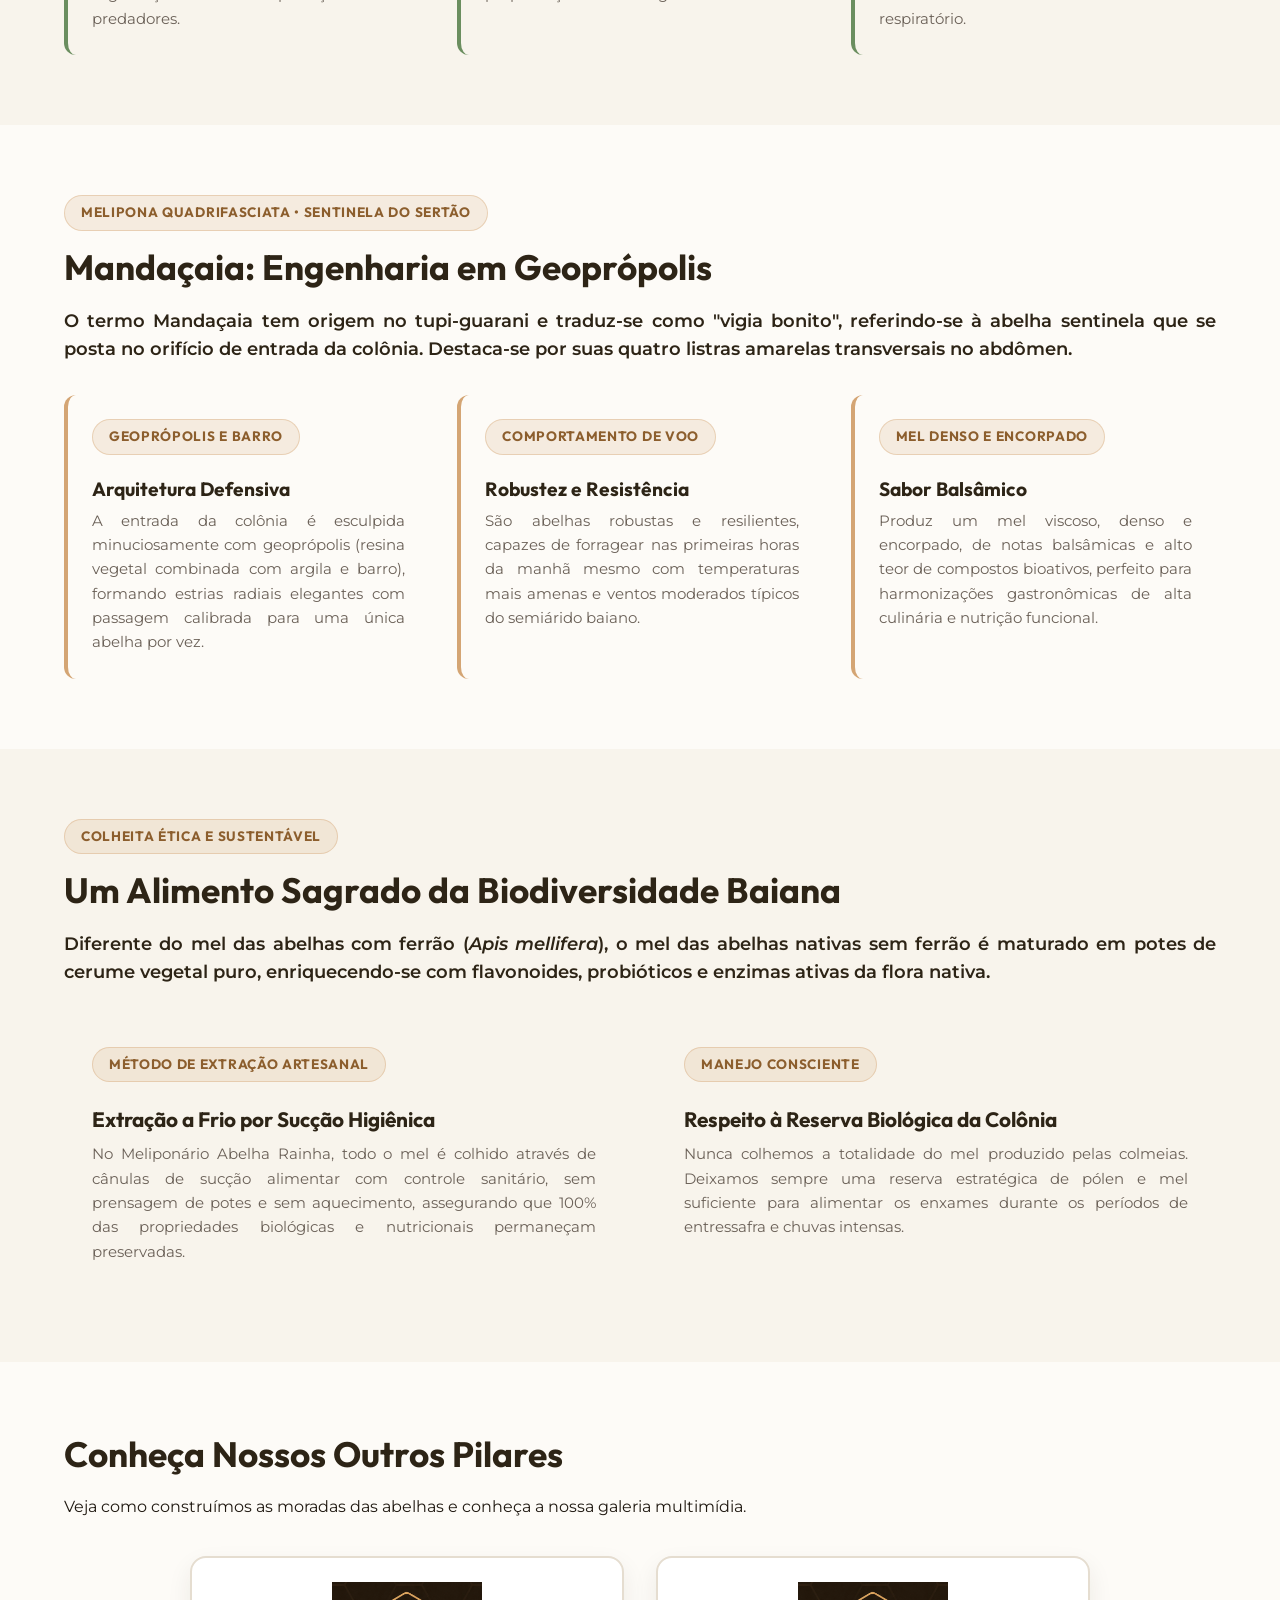
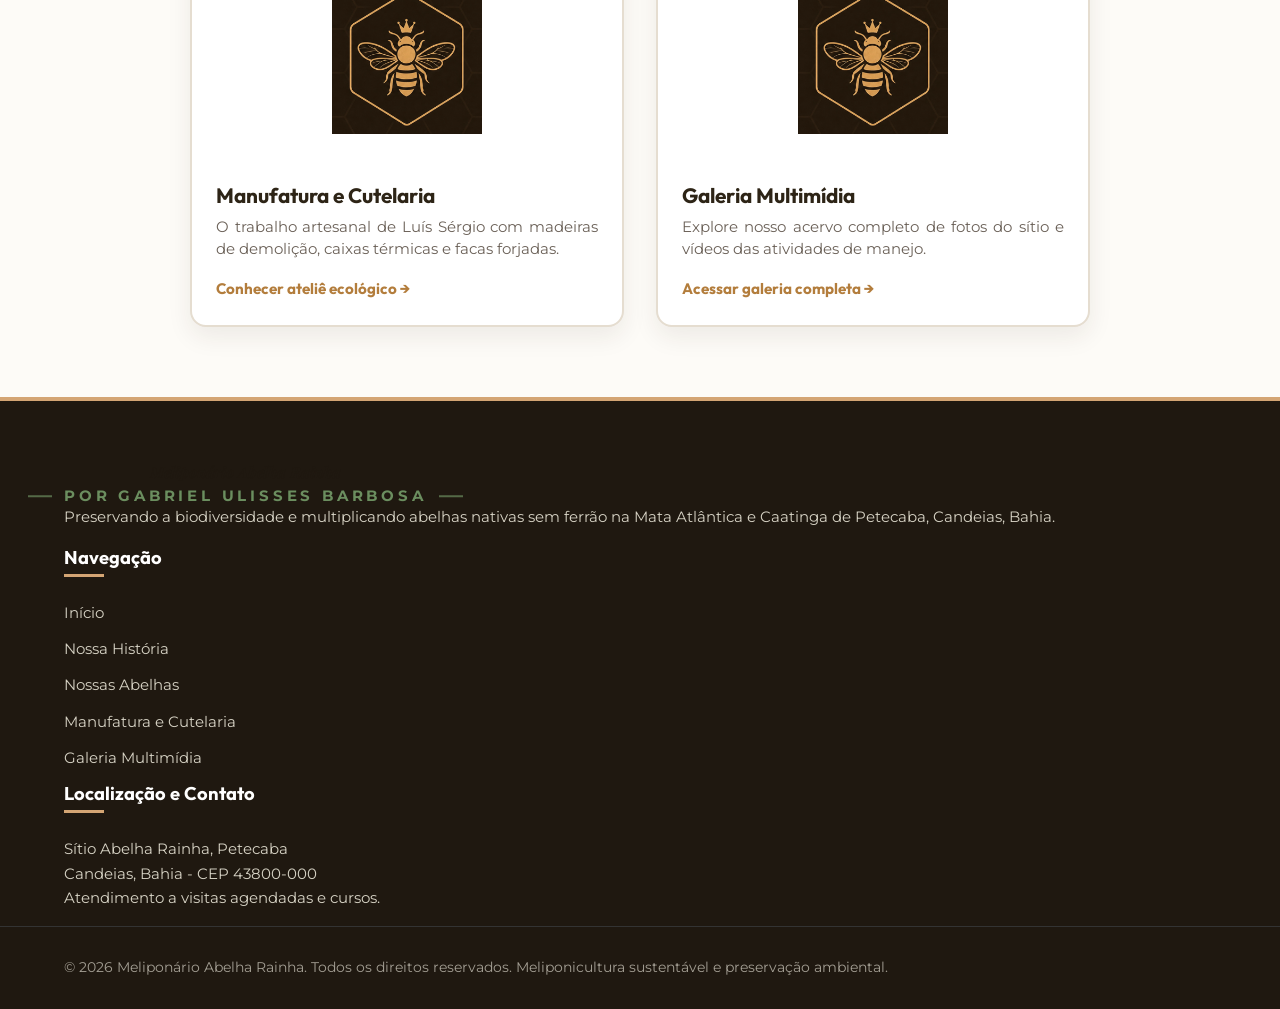
==== commit 5e10ac93: "Att" ====
--- a/abelhas.html
+++ b/abelhas.html
@@ -78,49 +78,44 @@
         </div>
         <h1 class="page-hero-title">Espécies Nativas Sem Ferrão</h1>
         <p class="page-hero-subtitle">
-          Guardiãs da flora brasileira, as abelhas nativas garantem a polinização de nossas matas, a renovação dos ecossistemas e a produção de méis raros e medicinais.
+          Guardiãs da flora brasileira, as abelhas nativas garantem a polinização de nossas matas, a renovação dos ecossistemas e a produção de méis nobres e medicinais.
         </p>
       </div>
     </section>
 
-    <!-- ESPÉCIE 1: URUÇU NORDESTINA EM DESTAQUE -->
+    <!-- ESPÉCIE 1: URUÇU NORDESTINA -->
     <section class="section-container" aria-label="Uruçu Nordestina">
       <div class="container">
-        <div class="story-grid">
-          <div class="story-image-col">
-            <div class="photo-frame">
-              <img src="https://lh3.googleusercontent.com/d/1aOlGfXfHfnyVLHJ-60RQpPvImpzk1aWx" data-fallback="info/uruçu nordestina.jpg" alt="Abelha Uruçu Nordestina (Melipona scutellaris) no Meliponário Abelha Rainha" loading="lazy">
-              <div class="photo-legend">
-                <strong>Uruçu Nordestina (<em>Melipona scutellaris</em>)</strong>
-                <span>Espécie nobre da Mata Atlântica e Caatinga da Bahia</span>
-              </div>
-            </div>
-          </div>
-          <div class="story-text-col">
-            <span class="badge-organic">A Rainha do Meliponário</span>
-            <h2 class="section-heading">Uruçu Nordestina: Majestosa, Nobre e Essencial</h2>
-            <p class="paragraph-lead">
-              A Uruçu Nordestina é o grande símbolo do nosso meliponário. Seu nome vem do tupi <em>eiru-su</em> ("abelha grande"), e sua presença indica florestas equilibradas e saudáveis.
-            </p>
-            <p>
-              Produz um mel requintado, límpido, com teor de umidade natural mais elevado e acidez gastronômica equilibrada. Possui propriedades terapêuticas reconhecidas há séculos pela medicina popular nordestina.
-            </p>
-            <p>
-              Em nosso sítio em Petecaba, as colônias de Uruçu são abrigadas em caixas térmicas com madeiras nobres de demolição, proporcionando conforto ideal para a postura da rainha e o armazenamento de potes de pólen.
-            </p>
-          </div>
-        </div>
-
-        <!-- VÍDEO URUÇU NA FLOR DE MELALEUCA -->
-        <div class="video-showcase-box" style="margin-top: 48px;">
-          <div class="video-wrapper">
-            <iframe src="https://drive.google.com/file/d/1IEeZU8czUFTiMC5qykIhrxWZYCj451pY/preview" title="Uruçu Nordestina Forrageando na Flor de Melaleuca" allow="autoplay; fullscreen" loading="lazy"></iframe>
-          </div>
-          <div class="video-caption-box">
-            <span class="badge-organic">Comportamento em Campo</span>
-            <h3>Uruçu Nordestina Forrageando na Flor de Melaleuca</h3>
-            <p>
-              Registro em alta definição das abelhas coletando néctar e pólen puro nas flores cultivadas no próprio pasto melípona do sítio Abelha Rainha.
+        <div class="education-header">
+          <span class="badge-organic">Melipona scutellaris • Nativa Emblemática</span>
+          <h2 class="section-heading">Uruçu Nordestina: Majestosa, Nobre e Essencial</h2>
+          <p class="paragraph-lead">
+            A Uruçu Nordestina é a grande protagonista da meliponicultura tradicional na Bahia. Seu nome deriva do termo tupi <em>eiru-su</em> ("abelha grande"), sendo uma espécie bioindicadora de matas conservadas e ecossistemas em pleno equilíbrio biológico.
+          </p>
+        </div>
+
+        <div class="grid-3-col" style="margin-top: 32px;">
+          <div class="video-caption-box" style="background: var(--bg-surface); padding: 24px; border-radius: 12px; border-left: 4px solid var(--primary-color);">
+            <span class="badge-organic">Morfologia e Comportamento</span>
+            <h3 style="margin-top: 8px; font-size: 1.2rem;">Biologia da Colônia</h3>
+            <p style="font-size: 0.95rem; line-height: 1.6; color: var(--text-muted); margin-top: 8px;">
+              Abelhas de grande porte (10 a 12 mm), com abdômen preto e listras amarelas aveludadas. Apresentam comportamento dócil, comunicação por vibração acústica e colônias populosas com até 5.000 indivíduos.
+            </p>
+          </div>
+
+          <div class="video-caption-box" style="background: var(--bg-surface); padding: 24px; border-radius: 12px; border-left: 4px solid var(--primary-color);">
+            <span class="badge-organic">Manejo Sustentável</span>
+            <h3 style="margin-top: 8px; font-size: 1.2rem;">Acomodação Térmica</h3>
+            <p style="font-size: 0.95rem; line-height: 1.6; color: var(--text-muted); margin-top: 8px;">
+              Exigem caixas racionais verticais (modelo INPA ou Fernando Oliveira) construídas com madeiras nobres de alta densidade (como o Cumaru de demolição), garantindo espessura mínima de 3 cm para isolamento térmico rigoroso.
+            </p>
+          </div>
+
+          <div class="video-caption-box" style="background: var(--bg-surface); padding: 24px; border-radius: 12px; border-left: 4px solid var(--primary-color);">
+            <span class="badge-organic">Perfil Sensorial</span>
+            <h3 style="margin-top: 8px; font-size: 1.2rem;">Mel Floral Nobre</h3>
+            <p style="font-size: 0.95rem; line-height: 1.6; color: var(--text-muted); margin-top: 8px;">
+              Mel de coloração clara e dourada, fluidez elevada devido à umidade natural equilibrada (22% a 26%) e buquê aromático floral com leve acidez cítrica, amplamente reconhecido por sua ação terapêutica e antioxidante.
             </p>
           </div>
         </div>
@@ -130,27 +125,36 @@
     <!-- ESPÉCIE 2: JATAÍ -->
     <section class="section-container section-alternate" aria-label="Abelha Jataí">
       <div class="container">
-        <div class="story-grid story-grid-reverse">
-          <div class="story-image-col">
-            <div class="photo-frame">
-              <img src="https://lh3.googleusercontent.com/d/1BHCTEiyAi05cRWSLnnUpyt4Xraeqz38E" data-fallback="info/jataí.jpg" alt="Abelha Jataí (Tetragonisca angustula) no Meliponário Abelha Rainha" loading="lazy">
-              <div class="photo-legend">
-                <strong>Jataí (<em>Tetragonisca angustula</em>)</strong>
-                <span>Dócil, incansável e excelente polinizadora de pomares</span>
-              </div>
-            </div>
-          </div>
-          <div class="story-text-col">
-            <span class="badge-organic">Polinizadora Incansável</span>
-            <h2 class="section-heading">Jataí: Docilidade e Pureza em Cada Gota</h2>
-            <p class="paragraph-lead">
-              A abelha Jataí é famosa por sua extrema docilidade e pelo tubo de cera característico que constrói na entrada de sua colônia.
-            </p>
-            <p>
-              Capaz de polinizar até as menores flores da flora nativa, a Jataí produz um mel de sabor delicado e notas florais marcantes. O mel de Jataí é historicamente valorizado por suas propriedades descongestionantes e anti-inflamatórias.
-            </p>
-            <p>
-              Por seu porte compacto, exige caixas de marcenaria precisa com espessura adequada para proteger o ninho de oscilações térmicas.
+        <div class="education-header">
+          <span class="badge-organic">Tetragonisca angustula • Rusticidade e Pureza</span>
+          <h2 class="section-heading">Jataí: Docilidade e Polinização Minuciosa</h2>
+          <p class="paragraph-lead">
+            A Jataí é uma das abelhas sem ferrão mais conhecidas e queridas do Brasil. De porte compacto e incrível adaptabilidade, é capaz de forragear em microflores inacessíveis para abelhas de maior porte.
+          </p>
+        </div>
+
+        <div class="grid-3-col" style="margin-top: 32px;">
+          <div class="video-caption-box" style="background: var(--bg-surface); padding: 24px; border-radius: 12px; border-left: 4px solid var(--accent-color);">
+            <span class="badge-organic">Arquitetura de Ninho</span>
+            <h3 style="margin-top: 8px; font-size: 1.2rem;">Tubo de Cera Característico</h3>
+            <p style="font-size: 0.95rem; line-height: 1.6; color: var(--text-muted); margin-top: 8px;">
+              Constroem um tubo de cera poroso e flexível na entrada da colmeia que é guardado dia e noite por sentinelas vigilantes, fechando-se ao anoitecer para segurança térmica e proteção contra predadores.
+            </p>
+          </div>
+
+          <div class="video-caption-box" style="background: var(--bg-surface); padding: 24px; border-radius: 12px; border-left: 4px solid var(--accent-color);">
+            <span class="badge-organic">Ação Ecológica</span>
+            <h3 style="margin-top: 8px; font-size: 1.2rem;">Polinização Especializada</h3>
+            <p style="font-size: 0.95rem; line-height: 1.6; color: var(--text-muted); margin-top: 8px;">
+              Polinizadora de alto rendimento para hortaliças, pomares frutíferos e árvores nativas da Mata Atlântica e Caatinga, sendo peça-chave na manutenção e perpetuação da flora regional.
+            </p>
+          </div>
+
+          <div class="video-caption-box" style="background: var(--bg-surface); padding: 24px; border-radius: 12px; border-left: 4px solid var(--accent-color);">
+            <span class="badge-organic">Propriedades Medicinais</span>
+            <h3 style="margin-top: 8px; font-size: 1.2rem;">Mel Suave e Descongestionante</h3>
+            <p style="font-size: 0.95rem; line-height: 1.6; color: var(--text-muted); margin-top: 8px;">
+              O mel de Jataí possui sabor suave, acidez marcante e consistência delicada. A sabedoria popular e estudos científicos destacam suas propriedades antibióticas naturais e fortalecedoras do trato respiratório.
             </p>
           </div>
         </div>
@@ -160,50 +164,67 @@
     <!-- ESPÉCIE 3: MANDAÇAIA -->
     <section class="section-container" aria-label="Abelha Mandaçaia">
       <div class="container">
-        <div class="education-header text-center">
-          <span class="badge-organic">Força e Resistência</span>
-          <h2 class="section-heading">Mandaçaia: Arquitetura em Geoprópolis</h2>
-          <p class="section-subheading">
-            O nome Mandaçaia vem do tupi "vigia bonito", em alusão à sentinela que protege permanentemente a entrada do ninho.
+        <div class="education-header">
+          <span class="badge-organic">Melipona quadrifasciata • Sentinela do Sertão</span>
+          <h2 class="section-heading">Mandaçaia: Engenharia em Geoprópolis</h2>
+          <p class="paragraph-lead">
+            O termo Mandaçaia tem origem no tupi-guarani e traduz-se como "vigia bonito", referindo-se à abelha sentinela que se posta no orifício de entrada da colônia. Destaca-se por suas quatro listras amarelas transversais no abdômen.
           </p>
         </div>
 
-        <div class="video-showcase-box">
-          <div class="video-wrapper">
-            <iframe src="https://drive.google.com/file/d/1fiQKxpspzuKa6CwVx0HmAyU27Sehc4z6/preview" title="Colônia Ativa de Mandaçaia em Manejo" allow="autoplay; fullscreen" loading="lazy"></iframe>
-          </div>
-          <div class="video-caption-box">
-            <span class="badge-organic">Mandaçaia (<em>Melipona quadrifasciata</em>)</span>
-            <h3>Colônia Ativa de Mandaçaia em Manejo</h3>
-            <p>
-              Observe a entrada esculpida em barro e geoprópolis com raias concêntricas que permitem a passagem de uma única abelha por vez, garantindo máxima segurança contra invasores.
-            </p>
-          </div>
-        </div>
-      </div>
-    </section>
-
-    <!-- O MEL PURO E AS PROPRIEDADES NUTRITIVAS -->
+        <div class="grid-3-col" style="margin-top: 32px;">
+          <div class="video-caption-box" style="background: var(--bg-surface); padding: 24px; border-radius: 12px; border-left: 4px solid var(--primary-color);">
+            <span class="badge-organic">Geoprópolis e Barro</span>
+            <h3 style="margin-top: 8px; font-size: 1.2rem;">Arquitetura Defensiva</h3>
+            <p style="font-size: 0.95rem; line-height: 1.6; color: var(--text-muted); margin-top: 8px;">
+              A entrada da colônia é esculpida minuciosamente com geoprópolis (resina vegetal combinada com argila e barro), formando estrias radiais elegantes com passagem calibrada para uma única abelha por vez.
+            </p>
+          </div>
+
+          <div class="video-caption-box" style="background: var(--bg-surface); padding: 24px; border-radius: 12px; border-left: 4px solid var(--primary-color);">
+            <span class="badge-organic">Comportamento de Voo</span>
+            <h3 style="margin-top: 8px; font-size: 1.2rem;">Robustez e Resistência</h3>
+            <p style="font-size: 0.95rem; line-height: 1.6; color: var(--text-muted); margin-top: 8px;">
+              São abelhas robustas e resilientes, capazes de forragear nas primeiras horas da manhã mesmo com temperaturas mais amenas e ventos moderados típicos do semiárido baiano.
+            </p>
+          </div>
+
+          <div class="video-caption-box" style="background: var(--bg-surface); padding: 24px; border-radius: 12px; border-left: 4px solid var(--primary-color);">
+            <span class="badge-organic">Mel Denso e Encorpado</span>
+            <h3 style="margin-top: 8px; font-size: 1.2rem;">Sabor Balsâmico</h3>
+            <p style="font-size: 0.95rem; line-height: 1.6; color: var(--text-muted); margin-top: 8px;">
+              Produz um mel viscoso, denso e encorpado, de notas balsâmicas e alto teor de compostos bioativos, perfeito para harmonizações gastronômicas de alta culinária e nutrição funcional.
+            </p>
+          </div>
+        </div>
+      </div>
+    </section>
+
+    <!-- SEÇÃO: O MEL PURO E AS PROPRIEDADES NUTRITIVAS -->
     <section class="section-container section-alternate" aria-label="O Mel de Abelha Sem Ferrão">
       <div class="container">
-        <div class="story-grid">
-          <div class="story-image-col">
-            <div class="photo-frame">
-              <img src="https://lh3.googleusercontent.com/d/1ueqQZO3jolupJ6MWXLJvnFzUvTlGoBQm" data-fallback="info/Mel de Uruçu Nordestina.jpeg" alt="Pote de Mel Nobre de Uruçu Nordestina produzido no Meliponário Abelha Rainha" loading="lazy">
-              <div class="photo-legend">
-                <strong>Mel de Uruçu Nordestina</strong>
-                <span>100% Puro, colhido artesanalmente sem aquecimento</span>
-              </div>
-            </div>
-          </div>
-          <div class="story-text-col">
-            <span class="badge-organic">Colheita Sustentável</span>
-            <h2 class="section-heading">Um Alimento Sagrado da Biodiversidade</h2>
-            <p class="paragraph-lead">
-              Diferente do mel das abelhas com ferrão (<em>Apis mellifera</em>), o mel das abelhas nativas sem ferrão é maturado em potes de cerume natural, absorvendo compostos bioativos e flavonoides únicos da flora da Caatinga e Mata Atlântica.
-            </p>
-            <p>
-              Nossa colheita é realizada por sucção higiênica e refrigerada, sem qualquer processo de pasteurização, preservando vivas todas as enzimas e nutrientes naturais.
+        <div class="education-header">
+          <span class="badge-organic">Colheita Ética e Sustentável</span>
+          <h2 class="section-heading">Um Alimento Sagrado da Biodiversidade Baiana</h2>
+          <p class="paragraph-lead">
+            Diferente do mel das abelhas com ferrão (<em>Apis mellifera</em>), o mel das abelhas nativas sem ferrão é maturado em potes de cerume vegetal puro, enriquecendo-se com flavonoides, probióticos e enzimas ativas da flora nativa.
+          </p>
+        </div>
+
+        <div class="grid-2-col" style="margin-top: 32px;">
+          <div class="video-caption-box" style="background: var(--bg-surface); padding: 28px; border-radius: 12px;">
+            <span class="badge-organic">Método de Extração Artesanal</span>
+            <h3 style="margin-top: 10px;">Extração a Frio por Sucção Higiênica</h3>
+            <p style="font-size: 0.95rem; line-height: 1.6; color: var(--text-muted); margin-top: 10px;">
+              No Meliponário Abelha Rainha, todo o mel é colhido através de cânulas de sucção alimentar com controle sanitário, sem prensagem de potes e sem aquecimento, assegurando que 100% das propriedades biológicas e nutricionais permaneçam preservadas.
+            </p>
+          </div>
+
+          <div class="video-caption-box" style="background: var(--bg-surface); padding: 28px; border-radius: 12px;">
+            <span class="badge-organic">Manejo Consciente</span>
+            <h3 style="margin-top: 10px;">Respeito à Reserva Biológica da Colônia</h3>
+            <p style="font-size: 0.95rem; line-height: 1.6; color: var(--text-muted); margin-top: 10px;">
+              Nunca colhemos a totalidade do mel produzido pelas colmeias. Deixamos sempre uma reserva estratégica de pólen e mel suficiente para alimentar os enxames durante os períodos de entressafra e chuvas intensas.
             </p>
           </div>
         </div>
@@ -217,7 +238,7 @@
         <p class="section-subheading">Veja como construímos as moradas das abelhas e conheça a nossa galeria multimídia.</p>
         <div class="cards-cta-grid">
           <a href="manufatura.html" class="nav-card-cta">
-            <img src="https://lh3.googleusercontent.com/d/1BHCTEiyAi05cRWSLnnUpyt4Xraeqz38E" data-fallback="info/jataí.jpg" alt="Conheça a manufatura de casinhas e cutelaria" loading="lazy">
+            <img src="LOGO.png" alt="Conheça a manufatura de casinhas e cutelaria" loading="lazy" style="object-fit: contain; padding: 24px; background: var(--bg-surface);">
             <div class="nav-card-cta-body">
               <h3>Manufatura e Cutelaria</h3>
               <p>O trabalho artesanal de Luís Sérgio com madeiras de demolição, caixas térmicas e facas forjadas.</p>
@@ -225,7 +246,7 @@
             </div>
           </a>
           <a href="galeria.html" class="nav-card-cta">
-            <img src="https://lh3.googleusercontent.com/d/1aOlGfXfHfnyVLHJ-60RQpPvImpzk1aWx" data-fallback="info/uruçu nordestina.jpg" alt="Acesse a galeria de fotos e vídeos" loading="lazy">
+            <img src="LOGO.png" alt="Acesse a galeria de fotos e vídeos" loading="lazy" style="object-fit: contain; padding: 24px; background: var(--bg-surface);">
             <div class="nav-card-cta-body">
               <h3>Galeria Multimídia</h3>
               <p>Explore nosso acervo completo de fotos do sítio e vídeos das atividades de manejo.</p>
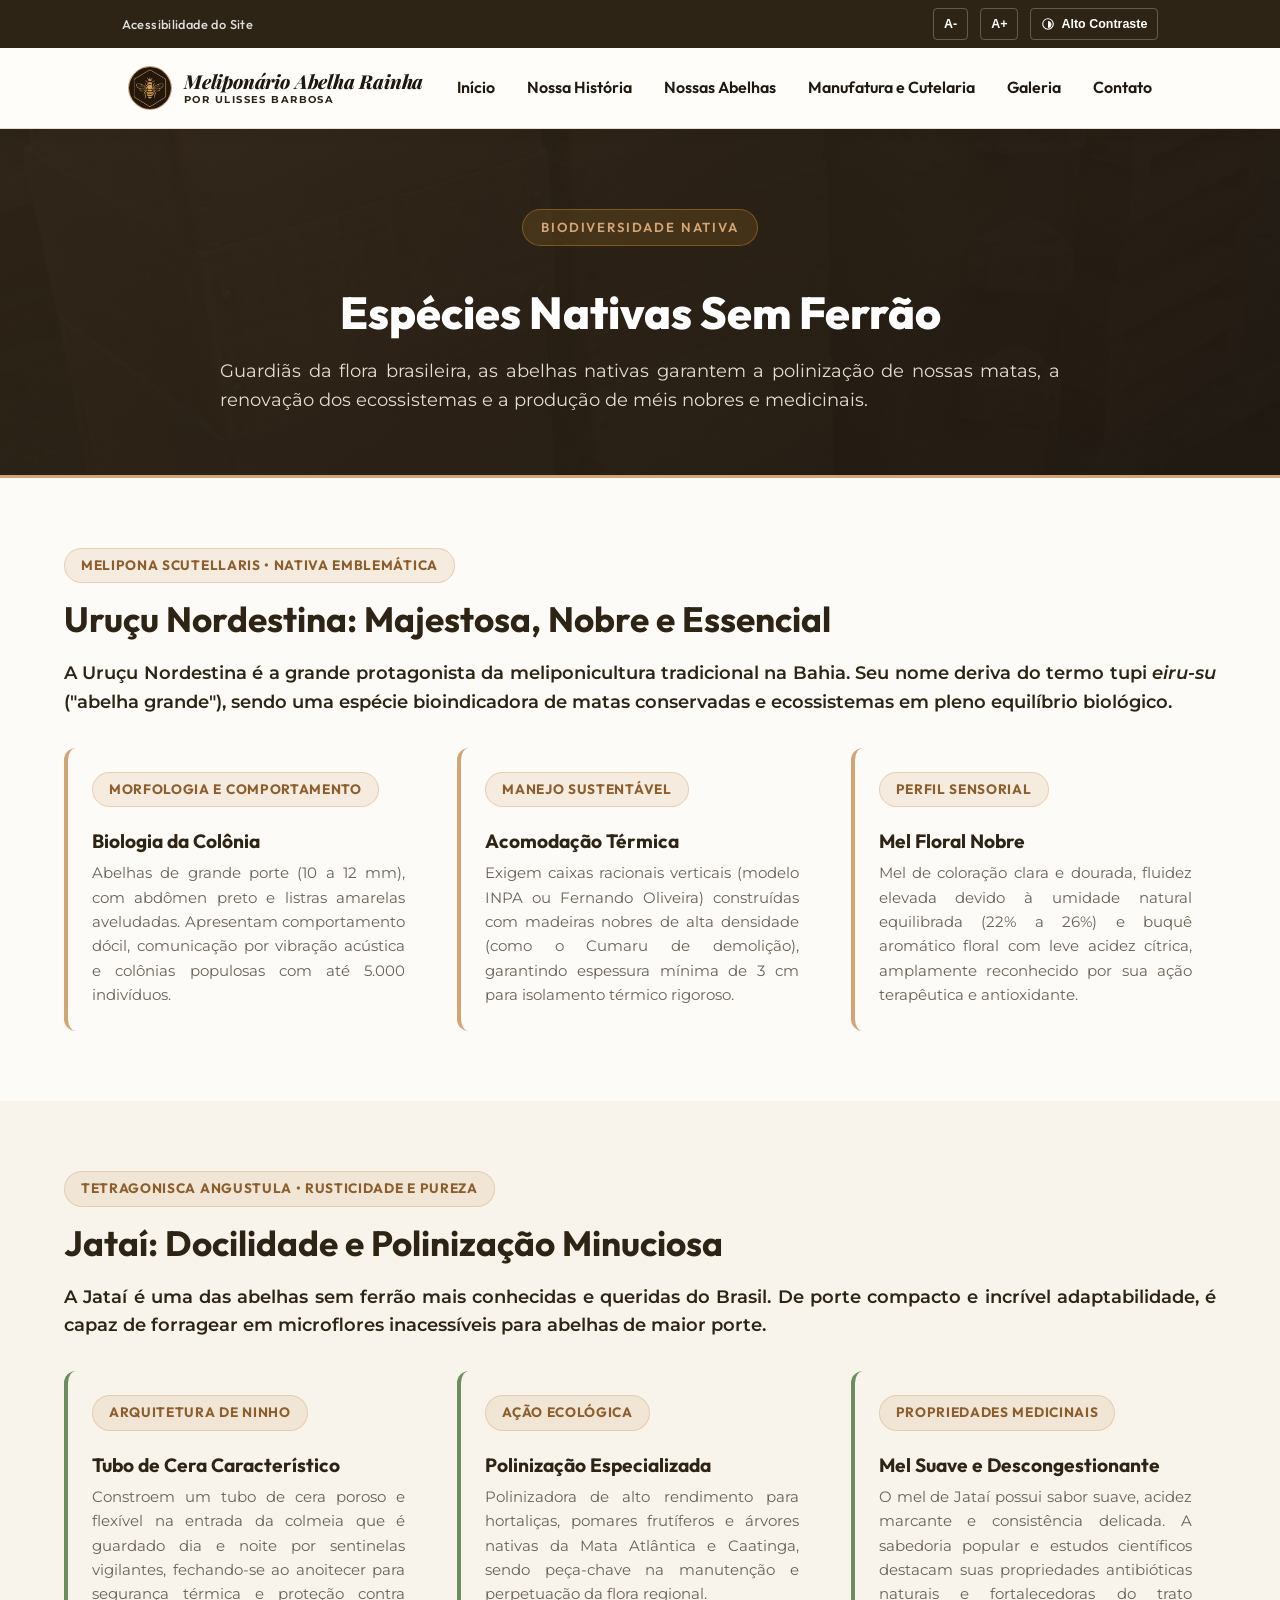
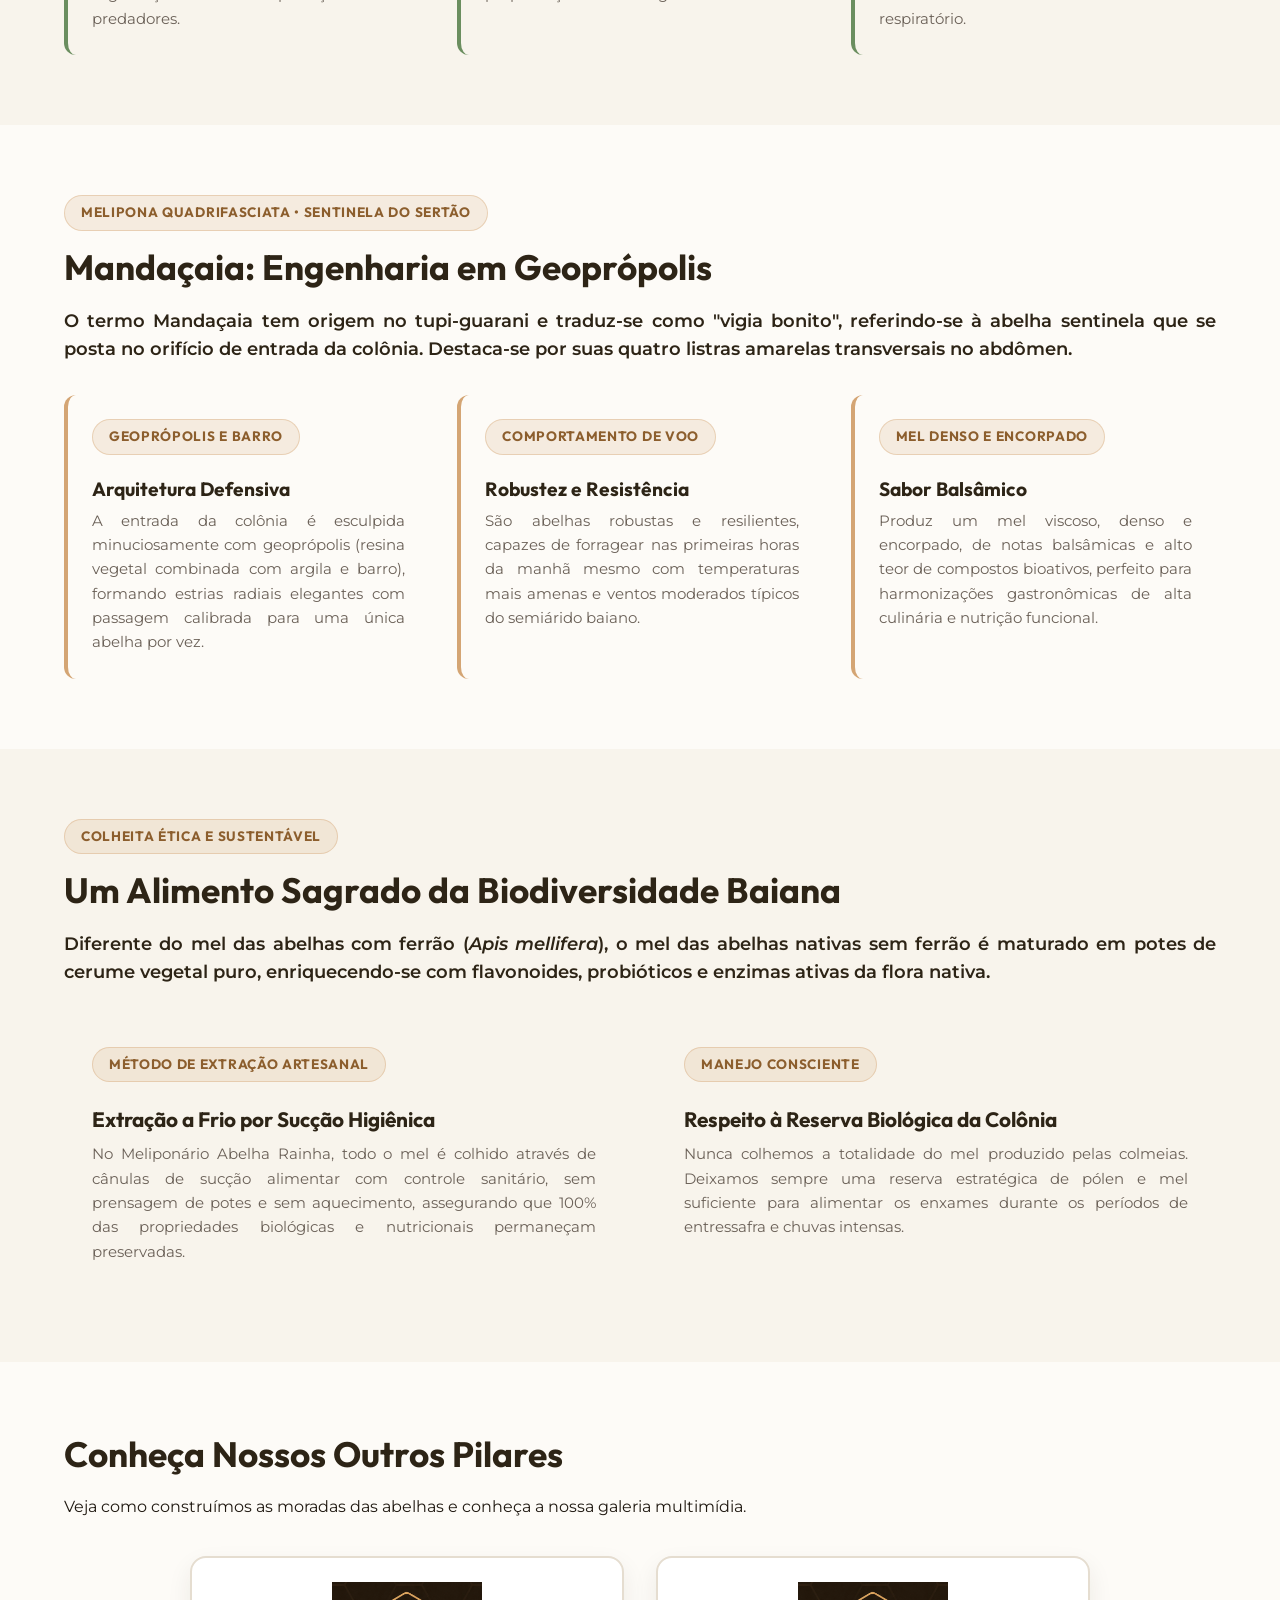
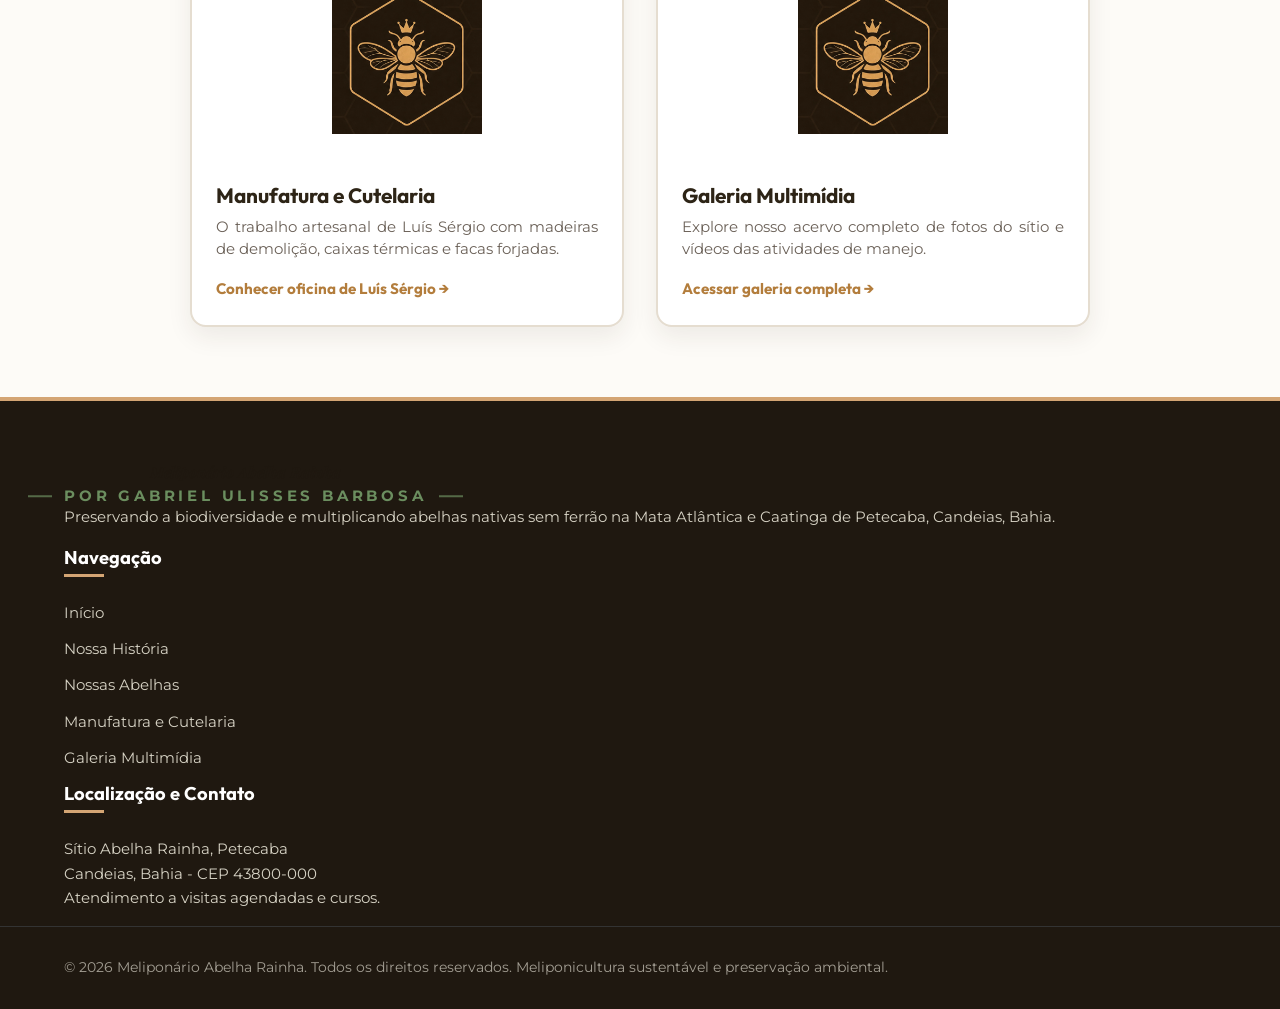
==== commit 15b11770: "Att" ====
--- a/abelhas.html
+++ b/abelhas.html
@@ -242,7 +242,7 @@
             <div class="nav-card-cta-body">
               <h3>Manufatura e Cutelaria</h3>
               <p>O trabalho artesanal de Luís Sérgio com madeiras de demolição, caixas térmicas e facas forjadas.</p>
-              <span class="cta-link-text">Conhecer ateliê ecológico &rarr;</span>
+              <span class="cta-link-text">Conhecer oficina de Luís Sérgio &rarr;</span>
             </div>
           </a>
           <a href="galeria.html" class="nav-card-cta">
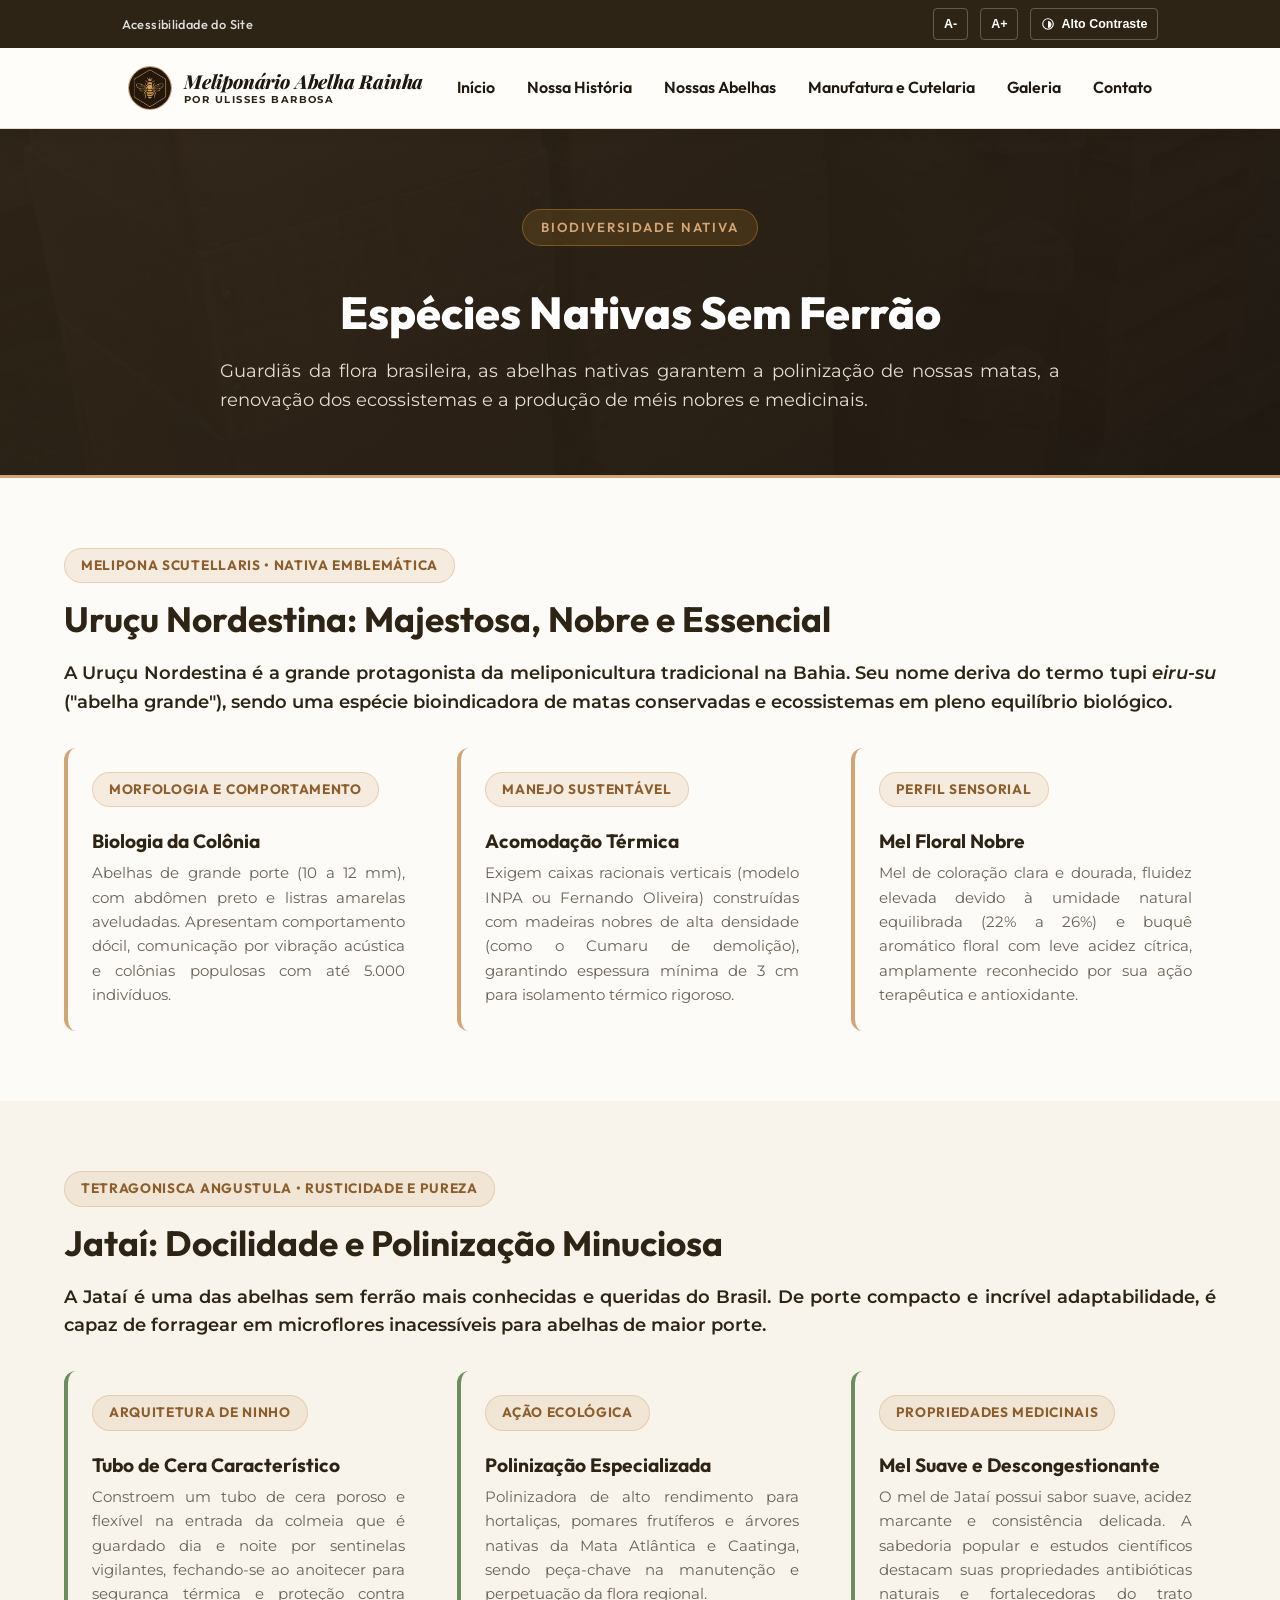
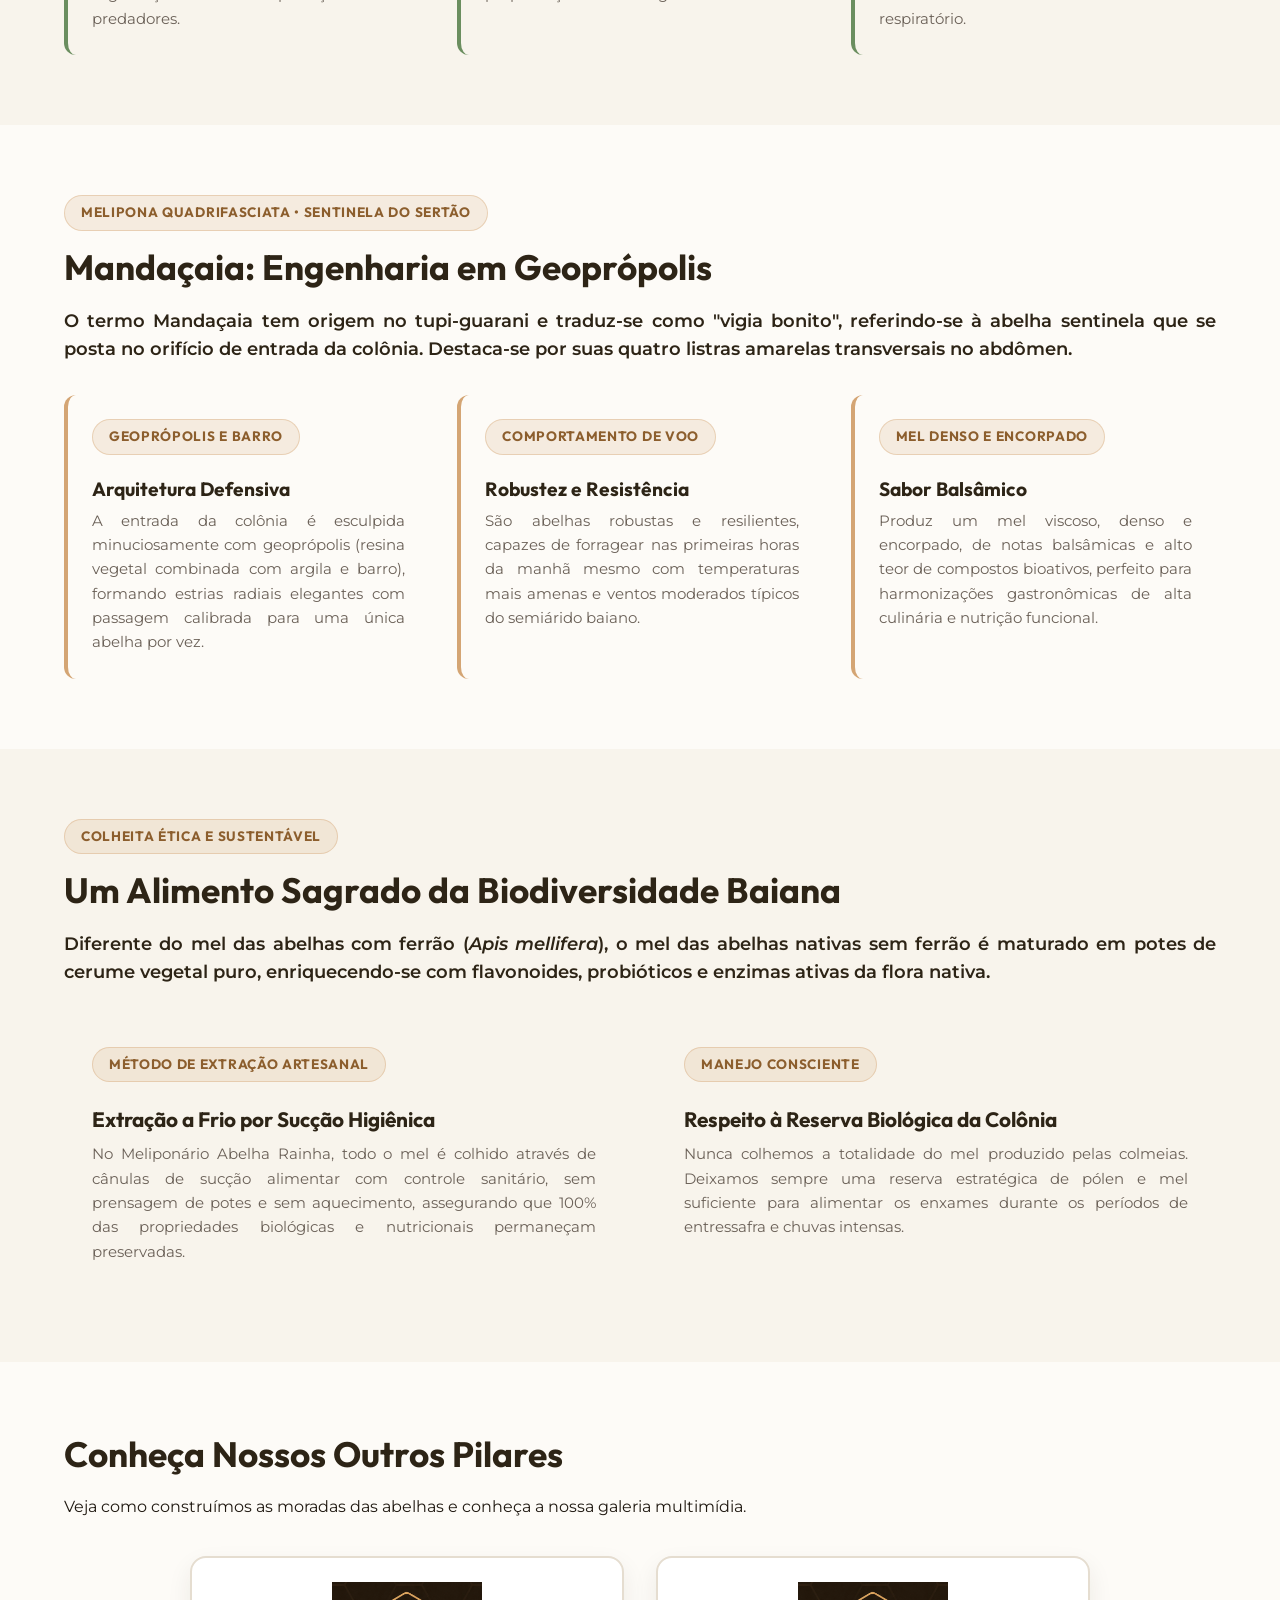
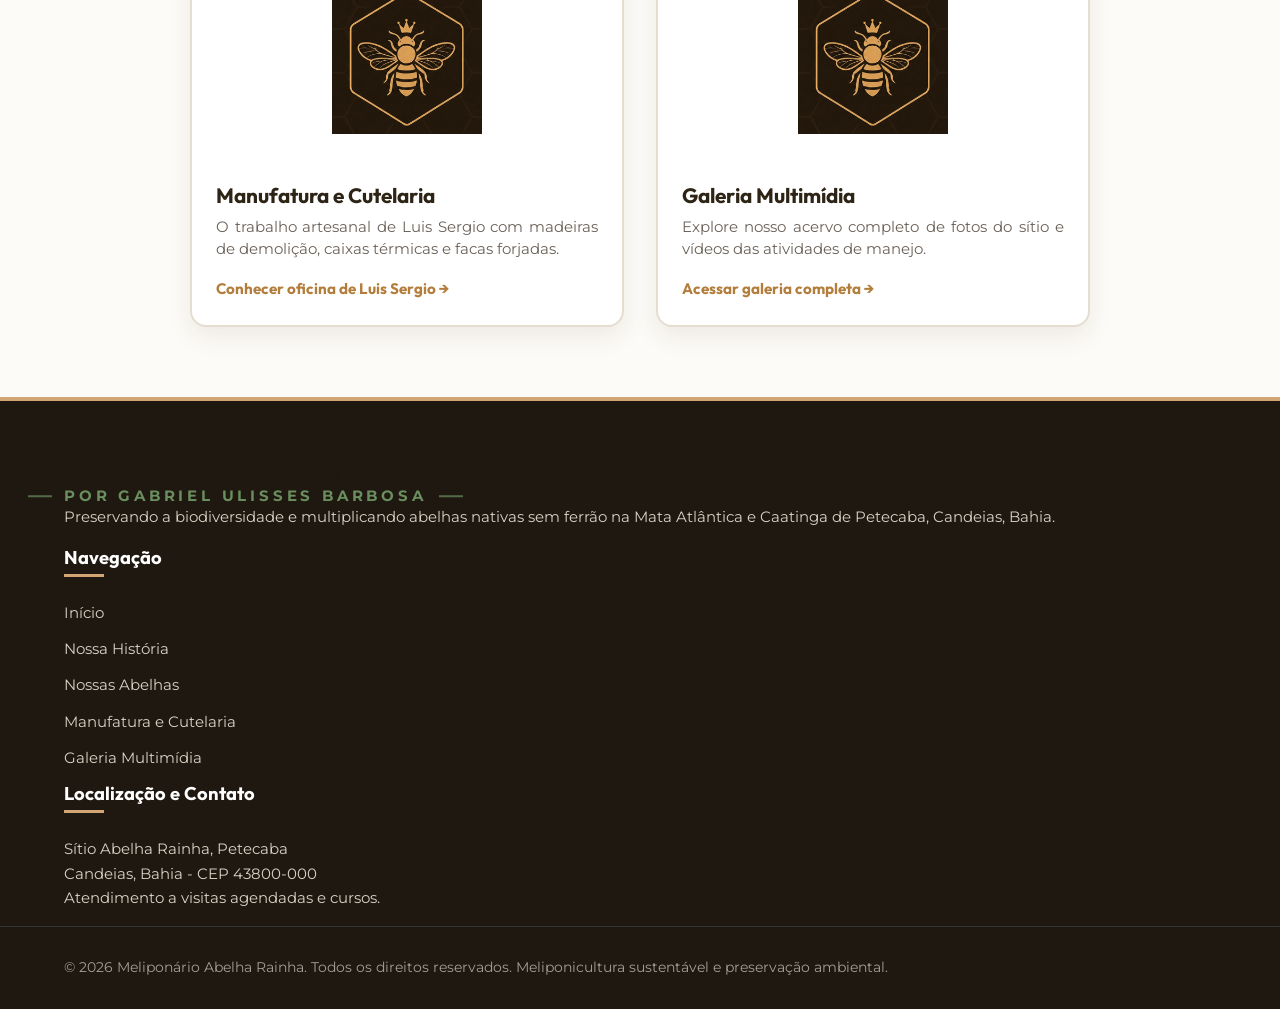
==== commit d0b37ab1: "Att" ====
--- a/abelhas.html
+++ b/abelhas.html
@@ -241,8 +241,8 @@
             <img src="LOGO.png" alt="Conheça a manufatura de casinhas e cutelaria" loading="lazy" style="object-fit: contain; padding: 24px; background: var(--bg-surface);">
             <div class="nav-card-cta-body">
               <h3>Manufatura e Cutelaria</h3>
-              <p>O trabalho artesanal de Luís Sérgio com madeiras de demolição, caixas térmicas e facas forjadas.</p>
-              <span class="cta-link-text">Conhecer oficina de Luís Sérgio &rarr;</span>
+              <p>O trabalho artesanal de Luis Sergio com madeiras de demolição, caixas térmicas e facas forjadas.</p>
+              <span class="cta-link-text">Conhecer oficina de Luis Sergio &rarr;</span>
             </div>
           </a>
           <a href="galeria.html" class="nav-card-cta">
--- a/style.css
+++ b/style.css
@@ -2793,9 +2793,14 @@
 
 .gallery-photo-card img {
   width: 100%;
-  height: 240px;
+  height: 280px;
   object-fit: cover;
   display: block;
+  transition: transform 0.4s cubic-bezier(0.25, 1, 0.5, 1);
+}
+
+.gallery-photo-card:hover img {
+  transform: scale(1.03);
 }
 
 .gallery-photo-info {
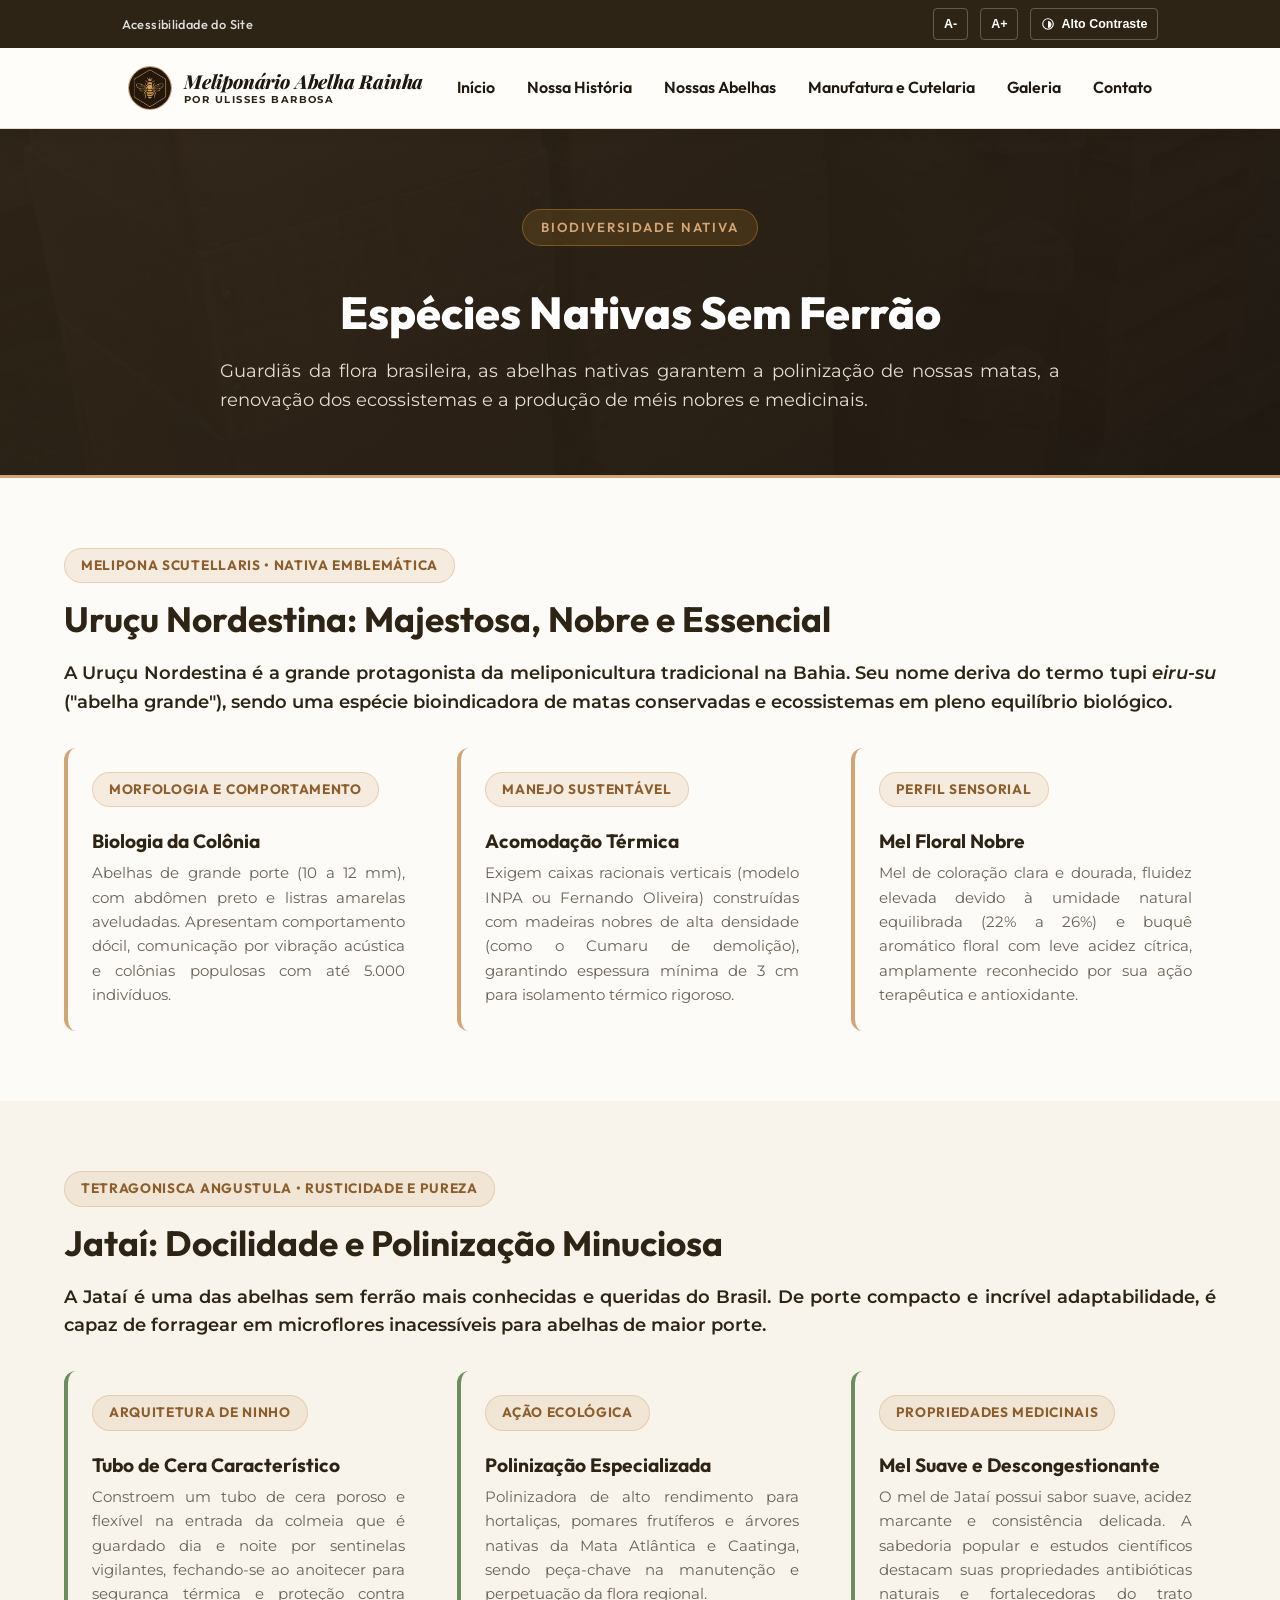
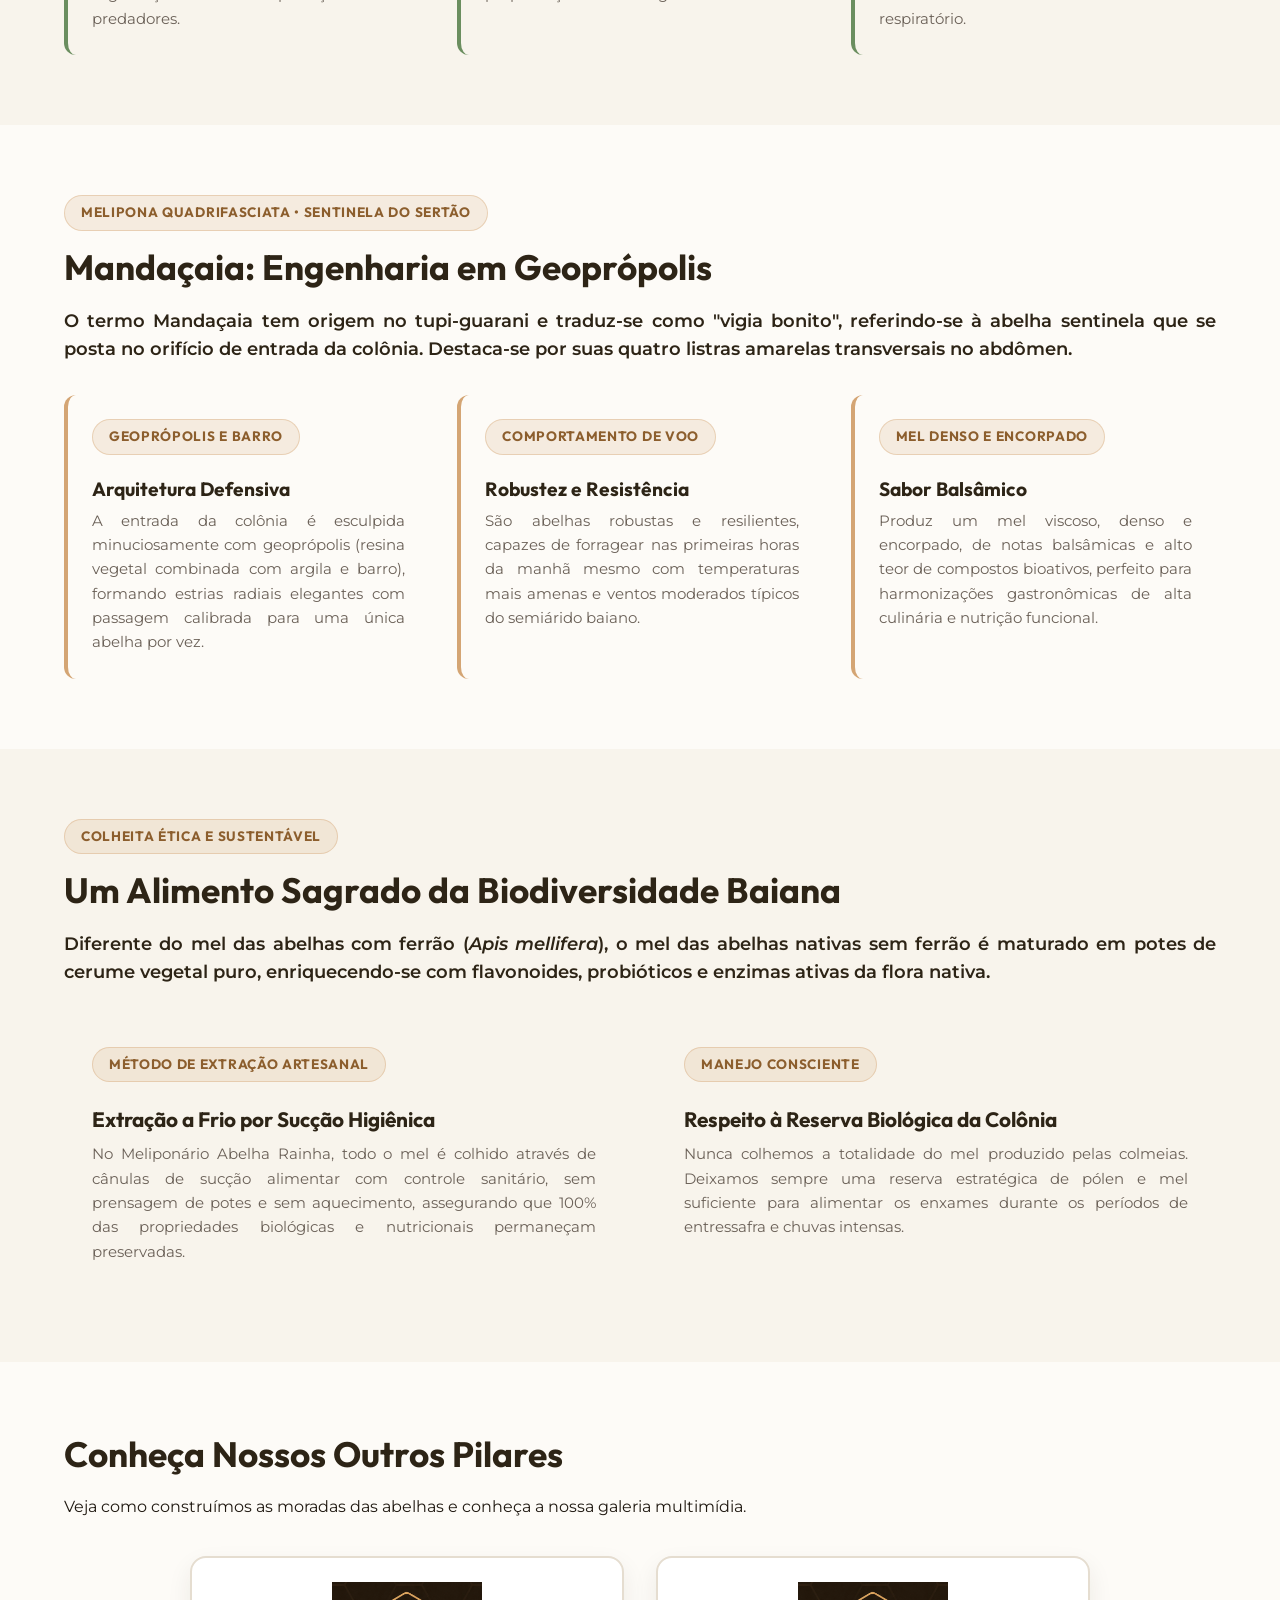
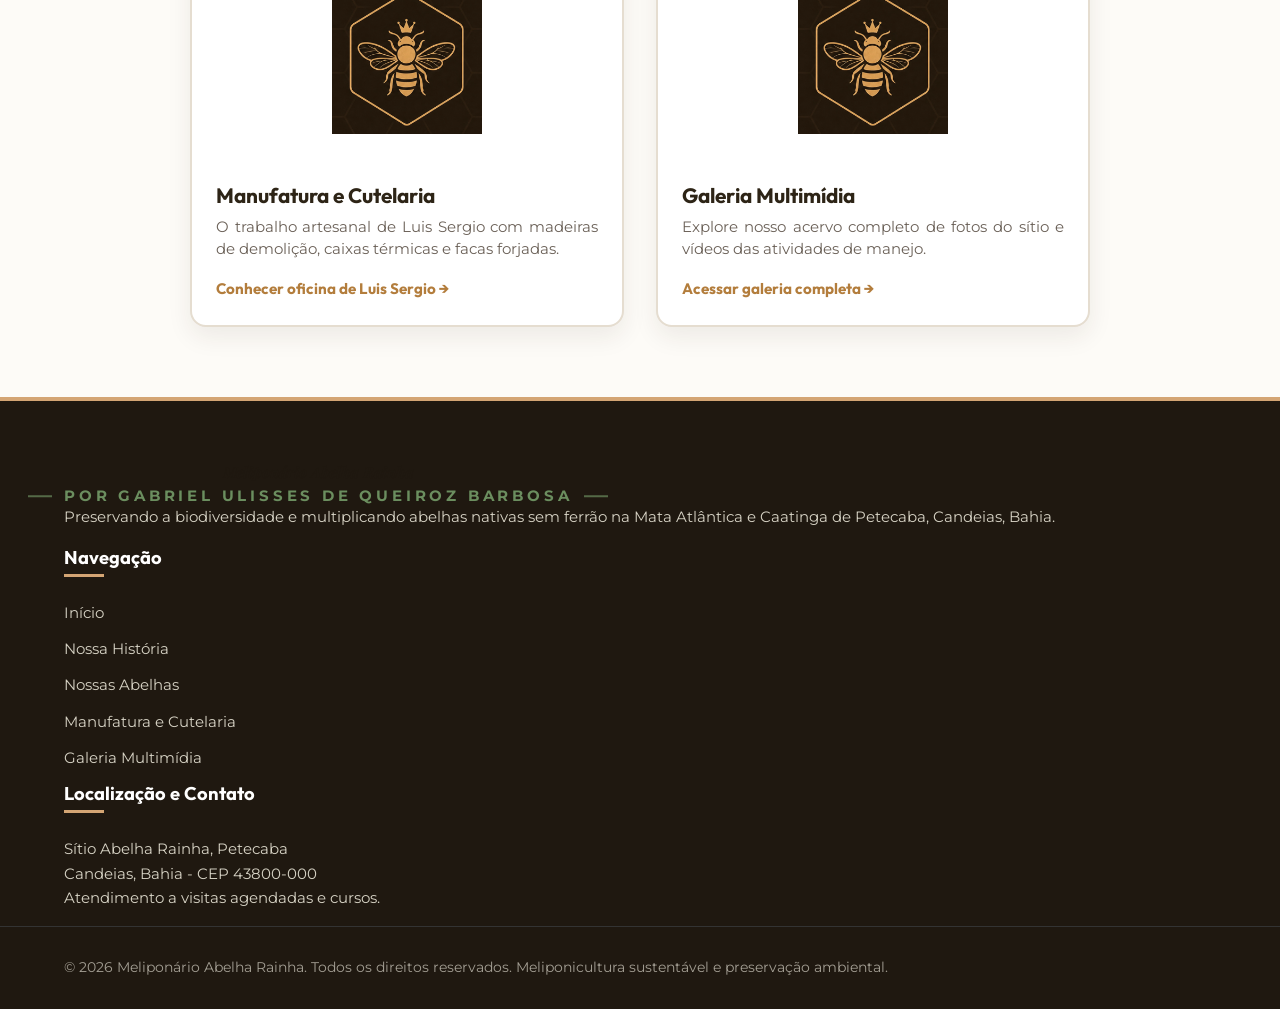
==== commit dd545d39: "Att" ====
--- a/abelhas.html
+++ b/abelhas.html
@@ -264,7 +264,7 @@
       <div class="footer-col">
         <div class="brand-typography">
           <span class="brand-name">Meliponário Abelha Rainha</span>
-          <span class="brand-author">Por Gabriel Ulisses Barbosa</span>
+          <span class="brand-author">Por Gabriel Ulisses de Queiroz Barbosa</span>
         </div>
         <p class="footer-text">
           Preservando a biodiversidade e multiplicando abelhas nativas sem ferrão na Mata Atlântica e Caatinga de Petecaba, Candeias, Bahia.
--- a/style.css
+++ b/style.css
@@ -1,6 +1,6 @@
 /* ==========================================================================
    MELIPONÁRIO ABELHA RAINHA - SISTEMA DE DESIGN (CSS VANILLA)
-   Proprietário: Gabriel Ulisses Barbosa
+   Proprietário: Gabriel Ulisses de Queiroz Barbosa
    Localização: Petecaba, Candeias, BA (-12.677947, -38.448682)
    ========================================================================== */
 
@@ -2719,10 +2719,13 @@
 .video-wrapper {
   position: relative;
   width: 100%;
-  padding-bottom: 56.25%; /* Proporção 16:9 fluida */
-  height: 0;
-  background: #000000;
+  aspect-ratio: 16 / 9;
+  min-height: 200px;
+  background: #0F0D0B;
+  border-radius: var(--radius-md);
   overflow: hidden;
+  box-shadow: var(--shadow-sm);
+  display: block;
 }
 
 .video-wrapper iframe,
@@ -2734,6 +2737,31 @@
   height: 100%;
   border: 0;
   display: block;
+  object-fit: cover;
+}
+
+@media (max-width: 768px) {
+  .video-showcase-box {
+    margin-bottom: 20px;
+    border-radius: var(--radius-sm);
+  }
+  
+  .video-wrapper {
+    aspect-ratio: 16 / 9;
+    min-height: 200px;
+  }
+  
+  .grid-2-col {
+    grid-template-columns: 1fr;
+    gap: 20px;
+  }
+}
+
+@media (max-width: 480px) {
+  .video-wrapper {
+    min-height: 180px;
+    border-radius: 8px;
+  }
 }
 
 .video-caption-box {
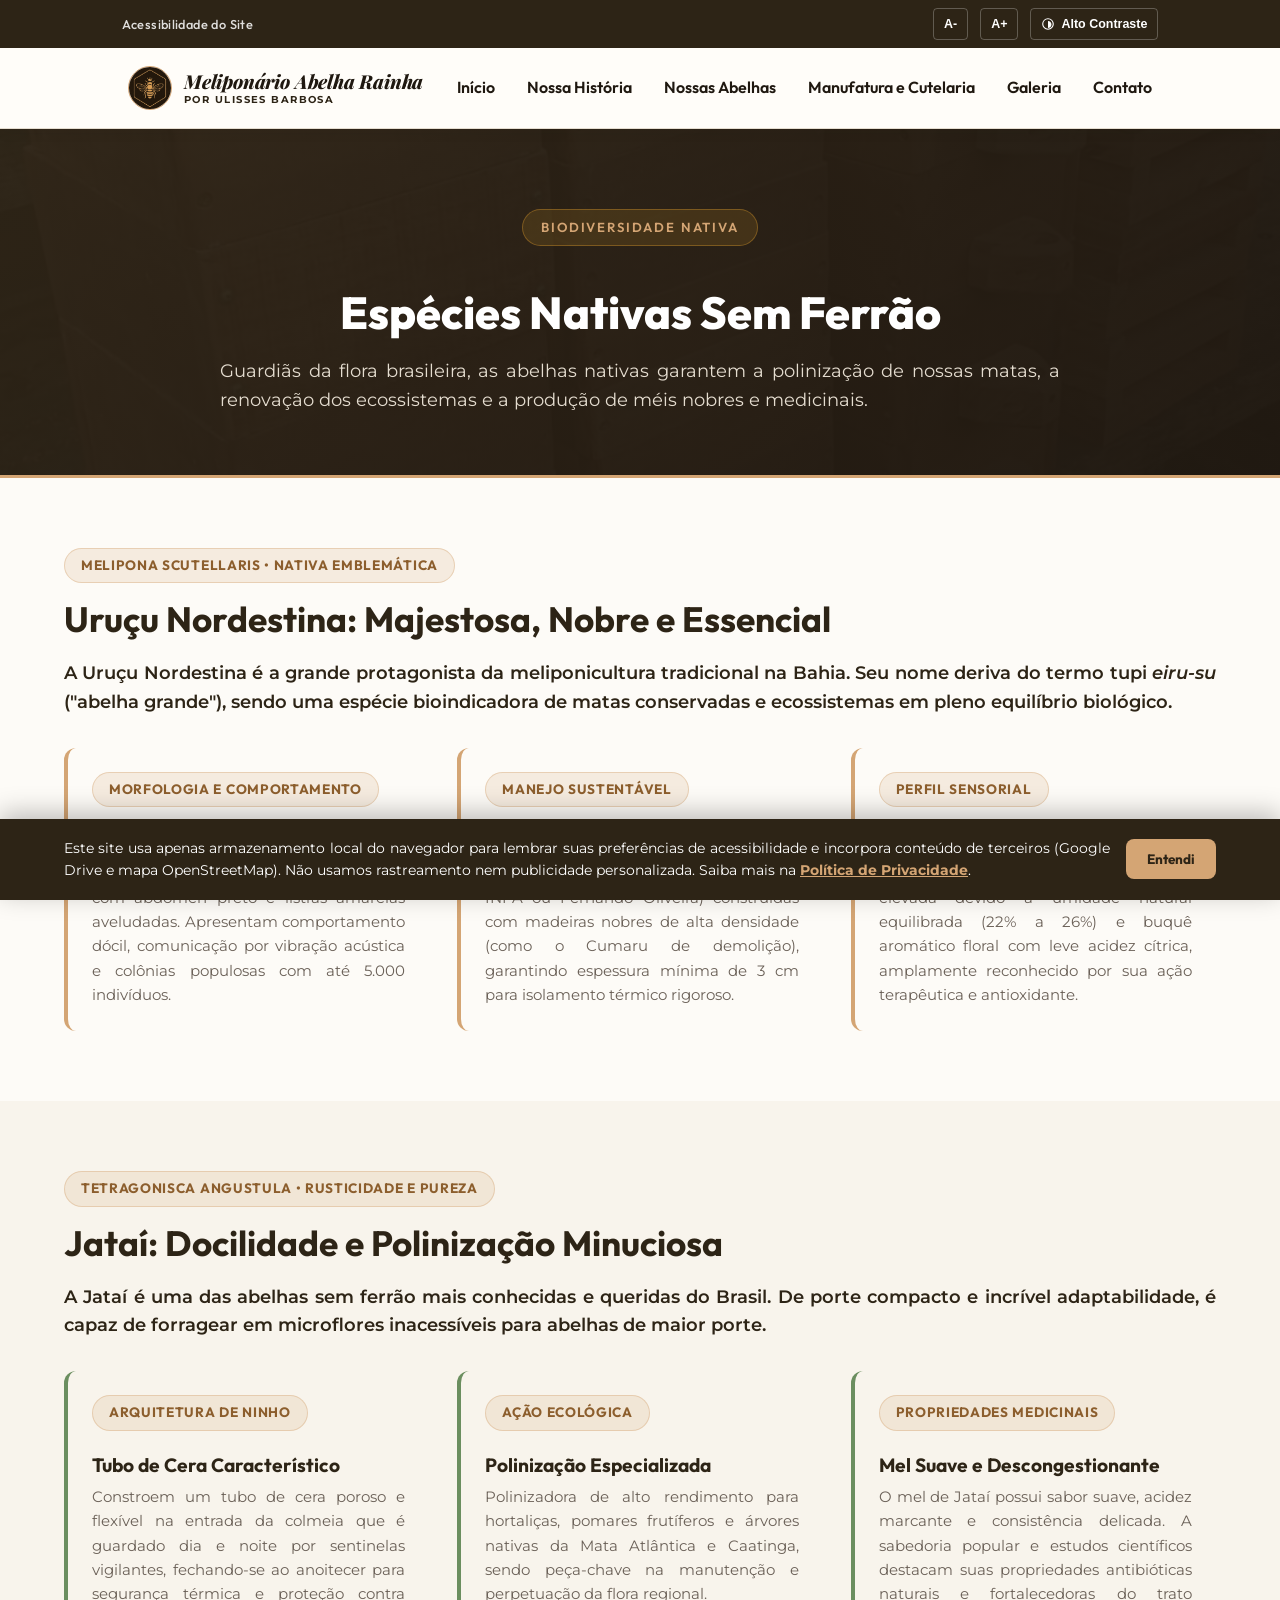
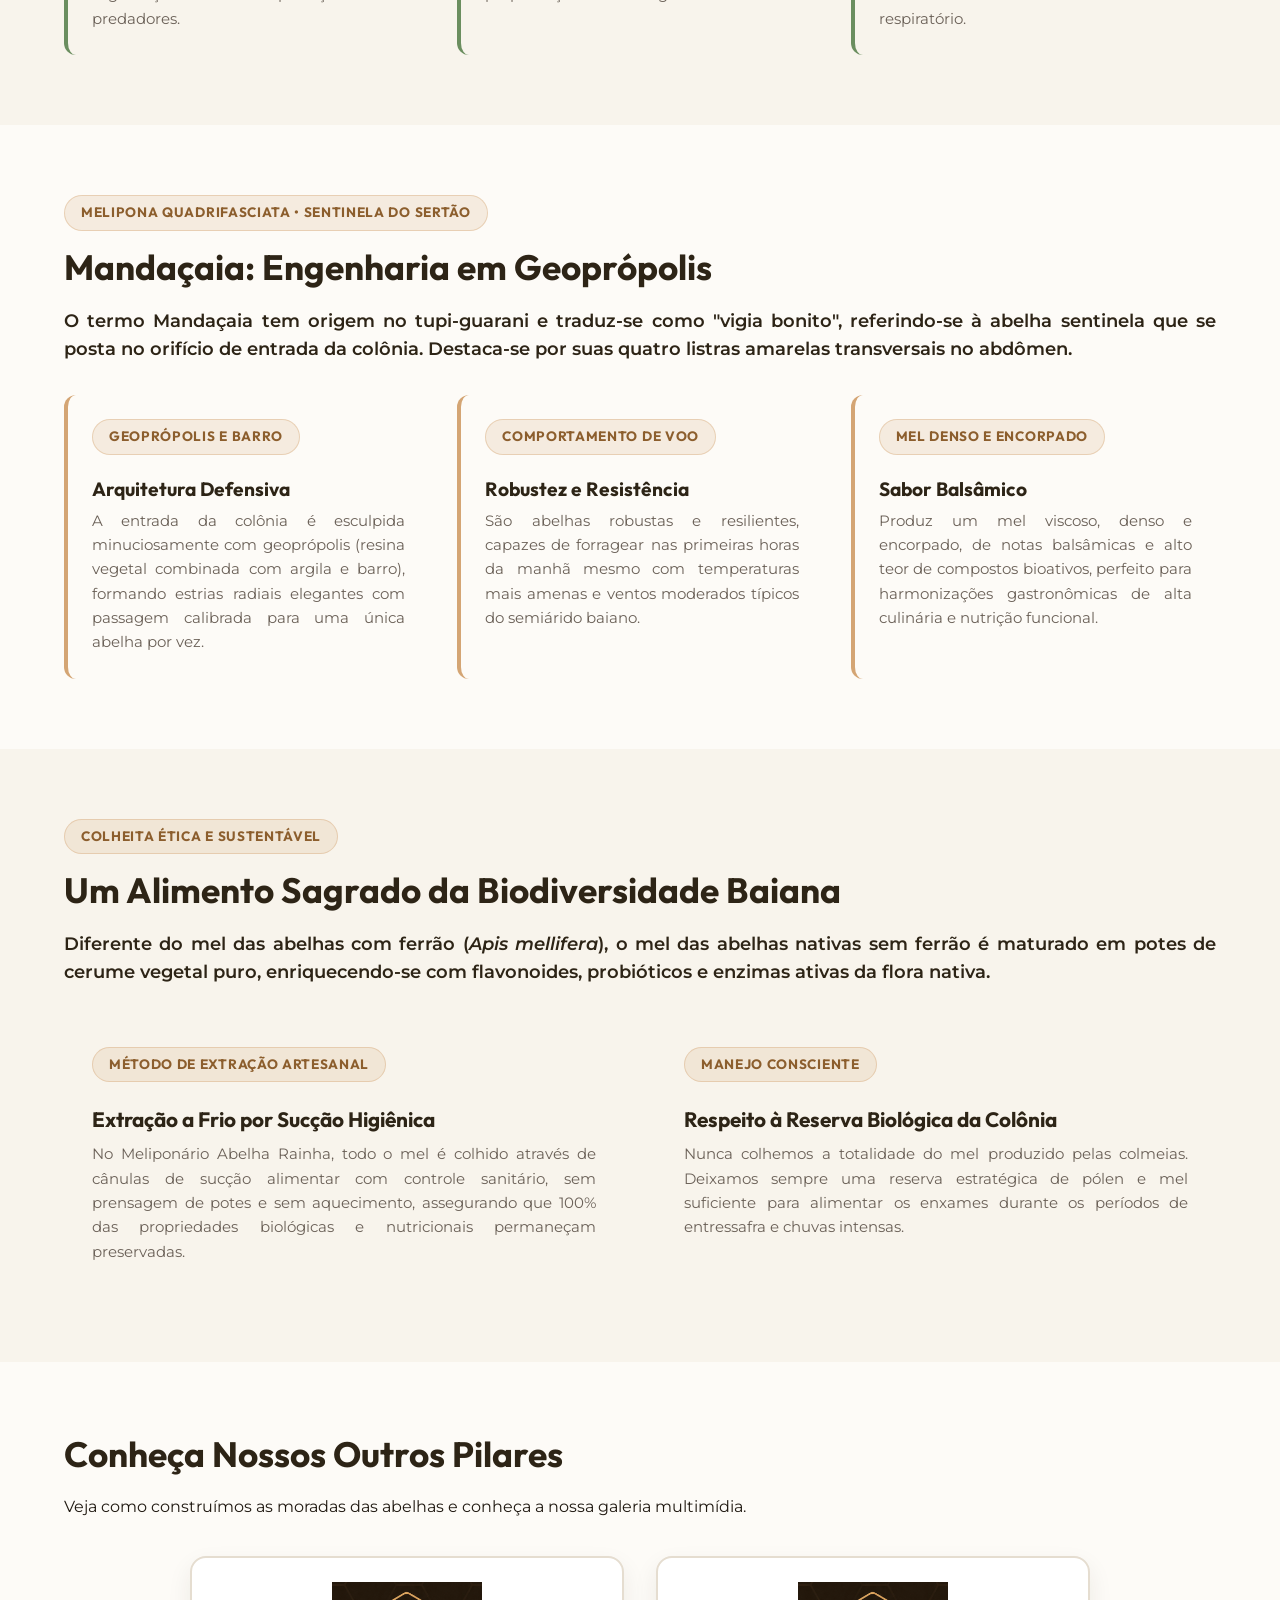
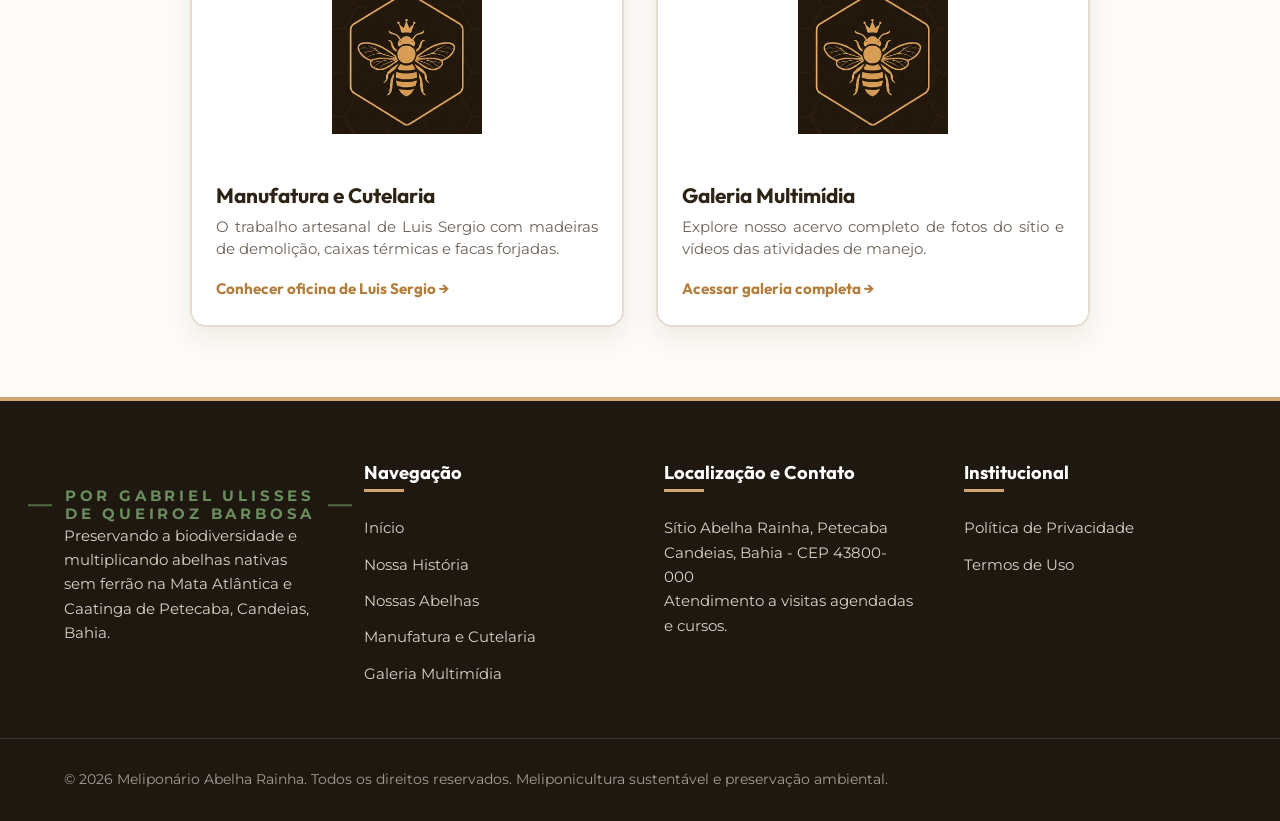
==== commit b36c7623: "Add files via upload" ====
--- a/abelhas.html
+++ b/abelhas.html
@@ -1,303 +1,322 @@
-<!DOCTYPE html>
-<html lang="pt-BR">
-<head>
-  <meta charset="UTF-8">
-  <meta name="viewport" content="width=device-width, initial-scale=1.0">
-  
-  <!-- SEO Meta Tags -->
-  <title>Nossas Abelhas | Meliponário Abelha Rainha - Candeias, BA</title>
-  <meta name="description" content="Conheça as espécies de abelhas nativas sem ferrão criadas no Meliponário Abelha Rainha: Uruçu Nordestina, Jataí, Mandaçaia e a nobreza do mel orgânico puro.">
-  <meta name="keywords" content="Abelhas Sem Ferrão, Uruçu Nordestina, Melipona scutellaris, Jataí, Tetragonisca angustula, Mandaçaia, Mel Orgânico, Petecaba, Candeias, Bahia">
-  <meta name="author" content="Meliponário Abelha Rainha">
-  
-  <!-- Open Graph -->
-  <meta property="og:type" content="article">
-  <meta property="og:title" content="Nossas Abelhas | Meliponário Abelha Rainha">
-  <meta property="og:description" content="Catálogo biológico e manejo sustentável das espécies de abelhas nativas do semiárido e Mata Atlântica baiana.">
-  <meta property="og:image" content="info/uruçu nordestina.jpg">
-  
-  <!-- Estilos Personalizados -->
-  <link rel="stylesheet" href="style.css">
-  <link rel="icon" type="image/svg+xml" href="data:image/svg+xml,<svg xmlns=%22http://www.w3.org/2000/svg%22 viewBox=%220 0 100 100%22><text y=%22.9em%22 font-size=%2290%22>🐝</text></svg>">
-</head>
-<body>
-
-  <!-- BARRA DE ACESSIBILIDADE GLOBAL (WCAG / LBI) -->
-  <div class="accessibility-bar" role="complementary" aria-label="Ferramentas de Acessibilidade">
-    <div class="container accessibility-bar-inner">
-      <span class="accessibility-info">Acessibilidade do Site</span>
-      <div class="accessibility-controls">
-        <button id="btn-diminuir-fonte" title="Diminuir texto" aria-label="Diminuir tamanho da fonte">A-</button>
-        <button id="btn-aumentar-fonte" title="Aumentar texto" aria-label="Aumentar tamanho da fonte">A+</button>
-        <button id="btn-alto-contraste" title="Alternar alto contraste" aria-label="Alternar modo de alto contraste" aria-pressed="false">
-          <svg style="width: 14px; height: 14px; fill: currentColor; margin-right: 6px;" viewBox="0 0 24 24" aria-hidden="true">
-            <path d="M12 2A10 10 0 0 0 2 12a10 10 0 0 0 10 10 10 10 0 0 0 10-10A10 10 0 0 0 12 2zm0 18c-4.41 0-8-3.59-8-8s3.59-8 8-8 8 3.59 8 8-3.59 8-8 8zm0-15v14c3.31 0 6-2.69 6-6s-2.69-6-6-6z"/>
-          </svg>
-          Alto Contraste
-        </button>
-      </div>
-    </div>
-  </div>
-
-  <!-- CABEÇALHO E NAVEGAÇÃO PRINCIPAL -->
-  <header>
-    <div class="container nav-bar">
-      <a href="index.html" class="logo-link" aria-label="Meliponário Abelha Rainha - Página Inicial">
-        <img src="LOGO.png" class="logo-img" alt="Logo Meliponário Abelha Rainha">
-        <div class="brand-typography nav-brand">
-          <span class="brand-name">Meliponário Abelha Rainha</span>
-          <span class="brand-author">Por Ulisses Barbosa</span>
-        </div>
-      </a>
-
-      <nav aria-label="Menu de Navegação Principal">
-        <ul class="nav-menu">
-          <li class="nav-item"><a href="index.html">Início</a></li>
-          <li class="nav-item"><a href="historia.html">Nossa História</a></li>
-          <li class="nav-item"><a href="abelhas.html" class="active" aria-current="page">Nossas Abelhas</a></li>
-          <li class="nav-item"><a href="manufatura.html">Manufatura e Cutelaria</a></li>
-          <li class="nav-item"><a href="galeria.html">Galeria</a></li>
-          <li class="nav-item"><a href="index.html#contato">Contato</a></li>
-        </ul>
-      </nav>
-
-      <button class="menu-toggle" aria-label="Abrir menu de navegação" aria-expanded="false" aria-controls="nav-menu">
-        <span></span>
-        <span></span>
-        <span></span>
-      </button>
-    </div>
-  </header>
-
-  <main>
-    <!-- HERO DA PÁGINA DE ABELHAS -->
-    <section class="page-hero" aria-label="Apresentação das Espécies">
-      <div class="container">
-        <div class="hero-tagline">
-          <span>Biodiversidade Nativa</span>
-        </div>
-        <h1 class="page-hero-title">Espécies Nativas Sem Ferrão</h1>
-        <p class="page-hero-subtitle">
-          Guardiãs da flora brasileira, as abelhas nativas garantem a polinização de nossas matas, a renovação dos ecossistemas e a produção de méis nobres e medicinais.
-        </p>
-      </div>
-    </section>
-
-    <!-- ESPÉCIE 1: URUÇU NORDESTINA -->
-    <section class="section-container" aria-label="Uruçu Nordestina">
-      <div class="container">
-        <div class="education-header">
-          <span class="badge-organic">Melipona scutellaris • Nativa Emblemática</span>
-          <h2 class="section-heading">Uruçu Nordestina: Majestosa, Nobre e Essencial</h2>
-          <p class="paragraph-lead">
-            A Uruçu Nordestina é a grande protagonista da meliponicultura tradicional na Bahia. Seu nome deriva do termo tupi <em>eiru-su</em> ("abelha grande"), sendo uma espécie bioindicadora de matas conservadas e ecossistemas em pleno equilíbrio biológico.
-          </p>
-        </div>
-
-        <div class="grid-3-col" style="margin-top: 32px;">
-          <div class="video-caption-box" style="background: var(--bg-surface); padding: 24px; border-radius: 12px; border-left: 4px solid var(--primary-color);">
-            <span class="badge-organic">Morfologia e Comportamento</span>
-            <h3 style="margin-top: 8px; font-size: 1.2rem;">Biologia da Colônia</h3>
-            <p style="font-size: 0.95rem; line-height: 1.6; color: var(--text-muted); margin-top: 8px;">
-              Abelhas de grande porte (10 a 12 mm), com abdômen preto e listras amarelas aveludadas. Apresentam comportamento dócil, comunicação por vibração acústica e colônias populosas com até 5.000 indivíduos.
-            </p>
-          </div>
-
-          <div class="video-caption-box" style="background: var(--bg-surface); padding: 24px; border-radius: 12px; border-left: 4px solid var(--primary-color);">
-            <span class="badge-organic">Manejo Sustentável</span>
-            <h3 style="margin-top: 8px; font-size: 1.2rem;">Acomodação Térmica</h3>
-            <p style="font-size: 0.95rem; line-height: 1.6; color: var(--text-muted); margin-top: 8px;">
-              Exigem caixas racionais verticais (modelo INPA ou Fernando Oliveira) construídas com madeiras nobres de alta densidade (como o Cumaru de demolição), garantindo espessura mínima de 3 cm para isolamento térmico rigoroso.
-            </p>
-          </div>
-
-          <div class="video-caption-box" style="background: var(--bg-surface); padding: 24px; border-radius: 12px; border-left: 4px solid var(--primary-color);">
-            <span class="badge-organic">Perfil Sensorial</span>
-            <h3 style="margin-top: 8px; font-size: 1.2rem;">Mel Floral Nobre</h3>
-            <p style="font-size: 0.95rem; line-height: 1.6; color: var(--text-muted); margin-top: 8px;">
-              Mel de coloração clara e dourada, fluidez elevada devido à umidade natural equilibrada (22% a 26%) e buquê aromático floral com leve acidez cítrica, amplamente reconhecido por sua ação terapêutica e antioxidante.
-            </p>
-          </div>
-        </div>
-      </div>
-    </section>
-
-    <!-- ESPÉCIE 2: JATAÍ -->
-    <section class="section-container section-alternate" aria-label="Abelha Jataí">
-      <div class="container">
-        <div class="education-header">
-          <span class="badge-organic">Tetragonisca angustula • Rusticidade e Pureza</span>
-          <h2 class="section-heading">Jataí: Docilidade e Polinização Minuciosa</h2>
-          <p class="paragraph-lead">
-            A Jataí é uma das abelhas sem ferrão mais conhecidas e queridas do Brasil. De porte compacto e incrível adaptabilidade, é capaz de forragear em microflores inacessíveis para abelhas de maior porte.
-          </p>
-        </div>
-
-        <div class="grid-3-col" style="margin-top: 32px;">
-          <div class="video-caption-box" style="background: var(--bg-surface); padding: 24px; border-radius: 12px; border-left: 4px solid var(--accent-color);">
-            <span class="badge-organic">Arquitetura de Ninho</span>
-            <h3 style="margin-top: 8px; font-size: 1.2rem;">Tubo de Cera Característico</h3>
-            <p style="font-size: 0.95rem; line-height: 1.6; color: var(--text-muted); margin-top: 8px;">
-              Constroem um tubo de cera poroso e flexível na entrada da colmeia que é guardado dia e noite por sentinelas vigilantes, fechando-se ao anoitecer para segurança térmica e proteção contra predadores.
-            </p>
-          </div>
-
-          <div class="video-caption-box" style="background: var(--bg-surface); padding: 24px; border-radius: 12px; border-left: 4px solid var(--accent-color);">
-            <span class="badge-organic">Ação Ecológica</span>
-            <h3 style="margin-top: 8px; font-size: 1.2rem;">Polinização Especializada</h3>
-            <p style="font-size: 0.95rem; line-height: 1.6; color: var(--text-muted); margin-top: 8px;">
-              Polinizadora de alto rendimento para hortaliças, pomares frutíferos e árvores nativas da Mata Atlântica e Caatinga, sendo peça-chave na manutenção e perpetuação da flora regional.
-            </p>
-          </div>
-
-          <div class="video-caption-box" style="background: var(--bg-surface); padding: 24px; border-radius: 12px; border-left: 4px solid var(--accent-color);">
-            <span class="badge-organic">Propriedades Medicinais</span>
-            <h3 style="margin-top: 8px; font-size: 1.2rem;">Mel Suave e Descongestionante</h3>
-            <p style="font-size: 0.95rem; line-height: 1.6; color: var(--text-muted); margin-top: 8px;">
-              O mel de Jataí possui sabor suave, acidez marcante e consistência delicada. A sabedoria popular e estudos científicos destacam suas propriedades antibióticas naturais e fortalecedoras do trato respiratório.
-            </p>
-          </div>
-        </div>
-      </div>
-    </section>
-
-    <!-- ESPÉCIE 3: MANDAÇAIA -->
-    <section class="section-container" aria-label="Abelha Mandaçaia">
-      <div class="container">
-        <div class="education-header">
-          <span class="badge-organic">Melipona quadrifasciata • Sentinela do Sertão</span>
-          <h2 class="section-heading">Mandaçaia: Engenharia em Geoprópolis</h2>
-          <p class="paragraph-lead">
-            O termo Mandaçaia tem origem no tupi-guarani e traduz-se como "vigia bonito", referindo-se à abelha sentinela que se posta no orifício de entrada da colônia. Destaca-se por suas quatro listras amarelas transversais no abdômen.
-          </p>
-        </div>
-
-        <div class="grid-3-col" style="margin-top: 32px;">
-          <div class="video-caption-box" style="background: var(--bg-surface); padding: 24px; border-radius: 12px; border-left: 4px solid var(--primary-color);">
-            <span class="badge-organic">Geoprópolis e Barro</span>
-            <h3 style="margin-top: 8px; font-size: 1.2rem;">Arquitetura Defensiva</h3>
-            <p style="font-size: 0.95rem; line-height: 1.6; color: var(--text-muted); margin-top: 8px;">
-              A entrada da colônia é esculpida minuciosamente com geoprópolis (resina vegetal combinada com argila e barro), formando estrias radiais elegantes com passagem calibrada para uma única abelha por vez.
-            </p>
-          </div>
-
-          <div class="video-caption-box" style="background: var(--bg-surface); padding: 24px; border-radius: 12px; border-left: 4px solid var(--primary-color);">
-            <span class="badge-organic">Comportamento de Voo</span>
-            <h3 style="margin-top: 8px; font-size: 1.2rem;">Robustez e Resistência</h3>
-            <p style="font-size: 0.95rem; line-height: 1.6; color: var(--text-muted); margin-top: 8px;">
-              São abelhas robustas e resilientes, capazes de forragear nas primeiras horas da manhã mesmo com temperaturas mais amenas e ventos moderados típicos do semiárido baiano.
-            </p>
-          </div>
-
-          <div class="video-caption-box" style="background: var(--bg-surface); padding: 24px; border-radius: 12px; border-left: 4px solid var(--primary-color);">
-            <span class="badge-organic">Mel Denso e Encorpado</span>
-            <h3 style="margin-top: 8px; font-size: 1.2rem;">Sabor Balsâmico</h3>
-            <p style="font-size: 0.95rem; line-height: 1.6; color: var(--text-muted); margin-top: 8px;">
-              Produz um mel viscoso, denso e encorpado, de notas balsâmicas e alto teor de compostos bioativos, perfeito para harmonizações gastronômicas de alta culinária e nutrição funcional.
-            </p>
-          </div>
-        </div>
-      </div>
-    </section>
-
-    <!-- SEÇÃO: O MEL PURO E AS PROPRIEDADES NUTRITIVAS -->
-    <section class="section-container section-alternate" aria-label="O Mel de Abelha Sem Ferrão">
-      <div class="container">
-        <div class="education-header">
-          <span class="badge-organic">Colheita Ética e Sustentável</span>
-          <h2 class="section-heading">Um Alimento Sagrado da Biodiversidade Baiana</h2>
-          <p class="paragraph-lead">
-            Diferente do mel das abelhas com ferrão (<em>Apis mellifera</em>), o mel das abelhas nativas sem ferrão é maturado em potes de cerume vegetal puro, enriquecendo-se com flavonoides, probióticos e enzimas ativas da flora nativa.
-          </p>
-        </div>
-
-        <div class="grid-2-col" style="margin-top: 32px;">
-          <div class="video-caption-box" style="background: var(--bg-surface); padding: 28px; border-radius: 12px;">
-            <span class="badge-organic">Método de Extração Artesanal</span>
-            <h3 style="margin-top: 10px;">Extração a Frio por Sucção Higiênica</h3>
-            <p style="font-size: 0.95rem; line-height: 1.6; color: var(--text-muted); margin-top: 10px;">
-              No Meliponário Abelha Rainha, todo o mel é colhido através de cânulas de sucção alimentar com controle sanitário, sem prensagem de potes e sem aquecimento, assegurando que 100% das propriedades biológicas e nutricionais permaneçam preservadas.
-            </p>
-          </div>
-
-          <div class="video-caption-box" style="background: var(--bg-surface); padding: 28px; border-radius: 12px;">
-            <span class="badge-organic">Manejo Consciente</span>
-            <h3 style="margin-top: 10px;">Respeito à Reserva Biológica da Colônia</h3>
-            <p style="font-size: 0.95rem; line-height: 1.6; color: var(--text-muted); margin-top: 10px;">
-              Nunca colhemos a totalidade do mel produzido pelas colmeias. Deixamos sempre uma reserva estratégica de pólen e mel suficiente para alimentar os enxames durante os períodos de entressafra e chuvas intensas.
-            </p>
-          </div>
-        </div>
-      </div>
-    </section>
-
-    <!-- NAVEGAÇÃO ENTRE PÁGINAS -->
-    <section class="section-container" aria-label="Continue Navegando">
-      <div class="container text-center">
-        <h2 class="section-heading">Conheça Nossos Outros Pilares</h2>
-        <p class="section-subheading">Veja como construímos as moradas das abelhas e conheça a nossa galeria multimídia.</p>
-        <div class="cards-cta-grid">
-          <a href="manufatura.html" class="nav-card-cta">
-            <img src="LOGO.png" alt="Conheça a manufatura de casinhas e cutelaria" loading="lazy" style="object-fit: contain; padding: 24px; background: var(--bg-surface);">
-            <div class="nav-card-cta-body">
-              <h3>Manufatura e Cutelaria</h3>
-              <p>O trabalho artesanal de Luis Sergio com madeiras de demolição, caixas térmicas e facas forjadas.</p>
-              <span class="cta-link-text">Conhecer oficina de Luis Sergio &rarr;</span>
-            </div>
-          </a>
-          <a href="galeria.html" class="nav-card-cta">
-            <img src="LOGO.png" alt="Acesse a galeria de fotos e vídeos" loading="lazy" style="object-fit: contain; padding: 24px; background: var(--bg-surface);">
-            <div class="nav-card-cta-body">
-              <h3>Galeria Multimídia</h3>
-              <p>Explore nosso acervo completo de fotos do sítio e vídeos das atividades de manejo.</p>
-              <span class="cta-link-text">Acessar galeria completa &rarr;</span>
-            </div>
-          </a>
-        </div>
-      </div>
-    </section>
-  </main>
-
-  <!-- RODAPÉ INSTITUCIONAL -->
-  <footer>
-    <div class="container footer-content">
-      <div class="footer-col">
-        <div class="brand-typography">
-          <span class="brand-name">Meliponário Abelha Rainha</span>
-          <span class="brand-author">Por Gabriel Ulisses de Queiroz Barbosa</span>
-        </div>
-        <p class="footer-text">
-          Preservando a biodiversidade e multiplicando abelhas nativas sem ferrão na Mata Atlântica e Caatinga de Petecaba, Candeias, Bahia.
-        </p>
-      </div>
-
-      <div class="footer-col">
-        <h4>Navegação</h4>
-        <ul class="footer-links">
-          <li><a href="index.html">Início</a></li>
-          <li><a href="historia.html">Nossa História</a></li>
-          <li><a href="abelhas.html">Nossas Abelhas</a></li>
-          <li><a href="manufatura.html">Manufatura e Cutelaria</a></li>
-          <li><a href="galeria.html">Galeria Multimídia</a></li>
-        </ul>
-      </div>
-
-      <div class="footer-col">
-        <h4>Localização e Contato</h4>
-        <p class="footer-text">
-          Sítio Abelha Rainha, Petecaba<br>
-          Candeias, Bahia - CEP 43800-000<br>
-          Atendimento a visitas agendadas e cursos.
-        </p>
-      </div>
-    </div>
-    <div class="footer-bottom text-center">
-      <div class="container">
-        <p>&copy; 2026 Meliponário Abelha Rainha. Todos os direitos reservados. Meliponicultura sustentável e preservação ambiental.</p>
-      </div>
-    </div>
-  </footer>
-
-  <script src="script.js"></script>
-</body>
-</html>
+<!DOCTYPE html>
+<html lang="pt-BR">
+<head>
+  <meta charset="UTF-8">
+  <meta name="viewport" content="width=device-width, initial-scale=1.0">
+  
+  <!-- SEO Meta Tags -->
+  <title>Nossas Abelhas | Meliponário Abelha Rainha - Candeias, BA</title>
+  <meta name="description" content="Conheça as espécies de abelhas nativas sem ferrão criadas no Meliponário Abelha Rainha: Uruçu Nordestina, Jataí, Mandaçaia e a nobreza do mel orgânico puro.">
+  <meta name="keywords" content="Abelhas Sem Ferrão, Uruçu Nordestina, Melipona scutellaris, Jataí, Tetragonisca angustula, Mandaçaia, Mel Orgânico, Petecaba, Candeias, Bahia">
+  <meta name="author" content="Meliponário Abelha Rainha">
+  
+  <!-- Open Graph -->
+  <meta property="og:type" content="article">
+  <meta property="og:title" content="Nossas Abelhas | Meliponário Abelha Rainha">
+  <meta property="og:description" content="Catálogo biológico e manejo sustentável das espécies de abelhas nativas do semiárido e Mata Atlântica baiana.">
+  <meta property="og:image" content="info/uruçu nordestina.jpg">
+  
+  <!-- Estilos Personalizados -->
+  <link rel="stylesheet" href="style.css">
+  <link rel="icon" type="image/png" sizes="32x32" href="favicon.png">
+  <link rel="apple-touch-icon" href="favicon.png">
+</head>
+<body>
+
+  <!-- BARRA DE ACESSIBILIDADE GLOBAL (WCAG / LBI) -->
+  <div class="accessibility-bar" role="complementary" aria-label="Ferramentas de Acessibilidade">
+    <div class="container accessibility-bar-inner">
+      <span class="accessibility-info">Acessibilidade do Site</span>
+      <div class="accessibility-controls">
+        <button id="btn-diminuir-fonte" title="Diminuir texto" aria-label="Diminuir tamanho da fonte">A-</button>
+        <button id="btn-aumentar-fonte" title="Aumentar texto" aria-label="Aumentar tamanho da fonte">A+</button>
+        <button id="btn-alto-contraste" title="Alternar alto contraste" aria-label="Alternar modo de alto contraste" aria-pressed="false">
+          <svg style="width: 14px; height: 14px; fill: currentColor; margin-right: 6px;" viewBox="0 0 24 24" aria-hidden="true">
+            <path d="M12 2A10 10 0 0 0 2 12a10 10 0 0 0 10 10 10 10 0 0 0 10-10A10 10 0 0 0 12 2zm0 18c-4.41 0-8-3.59-8-8s3.59-8 8-8 8 3.59 8 8-3.59 8-8 8zm0-15v14c3.31 0 6-2.69 6-6s-2.69-6-6-6z"/>
+          </svg>
+          Alto Contraste
+        </button>
+      </div>
+    </div>
+  </div>
+
+  <!-- CABEÇALHO E NAVEGAÇÃO PRINCIPAL -->
+  <header>
+    <div class="container nav-bar">
+      <a href="index.html" class="logo-link" aria-label="Meliponário Abelha Rainha - Página Inicial">
+        <img src="LOGO.png" class="logo-img" alt="Logo Meliponário Abelha Rainha">
+        <div class="brand-typography nav-brand">
+          <span class="brand-name">Meliponário Abelha Rainha</span>
+          <span class="brand-author">Por Ulisses Barbosa</span>
+        </div>
+      </a>
+
+      <nav aria-label="Menu de Navegação Principal">
+        <ul class="nav-menu">
+          <li class="nav-item"><a href="index.html">Início</a></li>
+          <li class="nav-item"><a href="historia.html">Nossa História</a></li>
+          <li class="nav-item"><a href="abelhas.html" class="active" aria-current="page">Nossas Abelhas</a></li>
+          <li class="nav-item"><a href="manufatura.html">Manufatura e Cutelaria</a></li>
+          <li class="nav-item"><a href="galeria.html">Galeria</a></li>
+          <li class="nav-item"><a href="index.html#contato">Contato</a></li>
+        </ul>
+      </nav>
+
+      <button class="menu-toggle" aria-label="Abrir menu de navegação" aria-expanded="false" aria-controls="nav-menu">
+        <span></span>
+        <span></span>
+        <span></span>
+      </button>
+    </div>
+  </header>
+
+  <main>
+    <!-- HERO DA PÁGINA DE ABELHAS -->
+    <section class="page-hero" aria-label="Apresentação das Espécies">
+      <div class="container">
+        <div class="hero-tagline">
+          <span>Biodiversidade Nativa</span>
+        </div>
+        <h1 class="page-hero-title">Espécies Nativas Sem Ferrão</h1>
+        <p class="page-hero-subtitle">
+          Guardiãs da flora brasileira, as abelhas nativas garantem a polinização de nossas matas, a renovação dos ecossistemas e a produção de méis nobres e medicinais.
+        </p>
+      </div>
+    </section>
+
+    <!-- ESPÉCIE 1: URUÇU NORDESTINA -->
+    <section class="section-container" aria-label="Uruçu Nordestina">
+      <div class="container">
+        <div class="education-header">
+          <span class="badge-organic">Melipona scutellaris • Nativa Emblemática</span>
+          <h2 class="section-heading">Uruçu Nordestina: Majestosa, Nobre e Essencial</h2>
+          <p class="paragraph-lead">
+            A Uruçu Nordestina é a grande protagonista da meliponicultura tradicional na Bahia. Seu nome deriva do termo tupi <em>eiru-su</em> ("abelha grande"), sendo uma espécie bioindicadora de matas conservadas e ecossistemas em pleno equilíbrio biológico.
+          </p>
+        </div>
+
+        <div class="grid-3-col" style="margin-top: 32px;">
+          <div class="video-caption-box" style="background: var(--bg-surface); padding: 24px; border-radius: 12px; border-left: 4px solid var(--primary-color);">
+            <span class="badge-organic">Morfologia e Comportamento</span>
+            <h3 style="margin-top: 8px; font-size: 1.2rem;">Biologia da Colônia</h3>
+            <p style="font-size: 0.95rem; line-height: 1.6; color: var(--text-muted); margin-top: 8px;">
+              Abelhas de grande porte (10 a 12 mm), com abdômen preto e listras amarelas aveludadas. Apresentam comportamento dócil, comunicação por vibração acústica e colônias populosas com até 5.000 indivíduos.
+            </p>
+          </div>
+
+          <div class="video-caption-box" style="background: var(--bg-surface); padding: 24px; border-radius: 12px; border-left: 4px solid var(--primary-color);">
+            <span class="badge-organic">Manejo Sustentável</span>
+            <h3 style="margin-top: 8px; font-size: 1.2rem;">Acomodação Térmica</h3>
+            <p style="font-size: 0.95rem; line-height: 1.6; color: var(--text-muted); margin-top: 8px;">
+              Exigem caixas racionais verticais (modelo INPA ou Fernando Oliveira) construídas com madeiras nobres de alta densidade (como o Cumaru de demolição), garantindo espessura mínima de 3 cm para isolamento térmico rigoroso.
+            </p>
+          </div>
+
+          <div class="video-caption-box" style="background: var(--bg-surface); padding: 24px; border-radius: 12px; border-left: 4px solid var(--primary-color);">
+            <span class="badge-organic">Perfil Sensorial</span>
+            <h3 style="margin-top: 8px; font-size: 1.2rem;">Mel Floral Nobre</h3>
+            <p style="font-size: 0.95rem; line-height: 1.6; color: var(--text-muted); margin-top: 8px;">
+              Mel de coloração clara e dourada, fluidez elevada devido à umidade natural equilibrada (22% a 26%) e buquê aromático floral com leve acidez cítrica, amplamente reconhecido por sua ação terapêutica e antioxidante.
+            </p>
+          </div>
+        </div>
+      </div>
+    </section>
+
+    <!-- ESPÉCIE 2: JATAÍ -->
+    <section class="section-container section-alternate" aria-label="Abelha Jataí">
+      <div class="container">
+        <div class="education-header">
+          <span class="badge-organic">Tetragonisca angustula • Rusticidade e Pureza</span>
+          <h2 class="section-heading">Jataí: Docilidade e Polinização Minuciosa</h2>
+          <p class="paragraph-lead">
+            A Jataí é uma das abelhas sem ferrão mais conhecidas e queridas do Brasil. De porte compacto e incrível adaptabilidade, é capaz de forragear em microflores inacessíveis para abelhas de maior porte.
+          </p>
+        </div>
+
+        <div class="grid-3-col" style="margin-top: 32px;">
+          <div class="video-caption-box" style="background: var(--bg-surface); padding: 24px; border-radius: 12px; border-left: 4px solid var(--accent-color);">
+            <span class="badge-organic">Arquitetura de Ninho</span>
+            <h3 style="margin-top: 8px; font-size: 1.2rem;">Tubo de Cera Característico</h3>
+            <p style="font-size: 0.95rem; line-height: 1.6; color: var(--text-muted); margin-top: 8px;">
+              Constroem um tubo de cera poroso e flexível na entrada da colmeia que é guardado dia e noite por sentinelas vigilantes, fechando-se ao anoitecer para segurança térmica e proteção contra predadores.
+            </p>
+          </div>
+
+          <div class="video-caption-box" style="background: var(--bg-surface); padding: 24px; border-radius: 12px; border-left: 4px solid var(--accent-color);">
+            <span class="badge-organic">Ação Ecológica</span>
+            <h3 style="margin-top: 8px; font-size: 1.2rem;">Polinização Especializada</h3>
+            <p style="font-size: 0.95rem; line-height: 1.6; color: var(--text-muted); margin-top: 8px;">
+              Polinizadora de alto rendimento para hortaliças, pomares frutíferos e árvores nativas da Mata Atlântica e Caatinga, sendo peça-chave na manutenção e perpetuação da flora regional.
+            </p>
+          </div>
+
+          <div class="video-caption-box" style="background: var(--bg-surface); padding: 24px; border-radius: 12px; border-left: 4px solid var(--accent-color);">
+            <span class="badge-organic">Propriedades Medicinais</span>
+            <h3 style="margin-top: 8px; font-size: 1.2rem;">Mel Suave e Descongestionante</h3>
+            <p style="font-size: 0.95rem; line-height: 1.6; color: var(--text-muted); margin-top: 8px;">
+              O mel de Jataí possui sabor suave, acidez marcante e consistência delicada. A sabedoria popular e estudos científicos destacam suas propriedades antibióticas naturais e fortalecedoras do trato respiratório.
+            </p>
+          </div>
+        </div>
+      </div>
+    </section>
+
+    <!-- ESPÉCIE 3: MANDAÇAIA -->
+    <section class="section-container" aria-label="Abelha Mandaçaia">
+      <div class="container">
+        <div class="education-header">
+          <span class="badge-organic">Melipona quadrifasciata • Sentinela do Sertão</span>
+          <h2 class="section-heading">Mandaçaia: Engenharia em Geoprópolis</h2>
+          <p class="paragraph-lead">
+            O termo Mandaçaia tem origem no tupi-guarani e traduz-se como "vigia bonito", referindo-se à abelha sentinela que se posta no orifício de entrada da colônia. Destaca-se por suas quatro listras amarelas transversais no abdômen.
+          </p>
+        </div>
+
+        <div class="grid-3-col" style="margin-top: 32px;">
+          <div class="video-caption-box" style="background: var(--bg-surface); padding: 24px; border-radius: 12px; border-left: 4px solid var(--primary-color);">
+            <span class="badge-organic">Geoprópolis e Barro</span>
+            <h3 style="margin-top: 8px; font-size: 1.2rem;">Arquitetura Defensiva</h3>
+            <p style="font-size: 0.95rem; line-height: 1.6; color: var(--text-muted); margin-top: 8px;">
+              A entrada da colônia é esculpida minuciosamente com geoprópolis (resina vegetal combinada com argila e barro), formando estrias radiais elegantes com passagem calibrada para uma única abelha por vez.
+            </p>
+          </div>
+
+          <div class="video-caption-box" style="background: var(--bg-surface); padding: 24px; border-radius: 12px; border-left: 4px solid var(--primary-color);">
+            <span class="badge-organic">Comportamento de Voo</span>
+            <h3 style="margin-top: 8px; font-size: 1.2rem;">Robustez e Resistência</h3>
+            <p style="font-size: 0.95rem; line-height: 1.6; color: var(--text-muted); margin-top: 8px;">
+              São abelhas robustas e resilientes, capazes de forragear nas primeiras horas da manhã mesmo com temperaturas mais amenas e ventos moderados típicos do semiárido baiano.
+            </p>
+          </div>
+
+          <div class="video-caption-box" style="background: var(--bg-surface); padding: 24px; border-radius: 12px; border-left: 4px solid var(--primary-color);">
+            <span class="badge-organic">Mel Denso e Encorpado</span>
+            <h3 style="margin-top: 8px; font-size: 1.2rem;">Sabor Balsâmico</h3>
+            <p style="font-size: 0.95rem; line-height: 1.6; color: var(--text-muted); margin-top: 8px;">
+              Produz um mel viscoso, denso e encorpado, de notas balsâmicas e alto teor de compostos bioativos, perfeito para harmonizações gastronômicas de alta culinária e nutrição funcional.
+            </p>
+          </div>
+        </div>
+      </div>
+    </section>
+
+    <!-- SEÇÃO: O MEL PURO E AS PROPRIEDADES NUTRITIVAS -->
+    <section class="section-container section-alternate" aria-label="O Mel de Abelha Sem Ferrão">
+      <div class="container">
+        <div class="education-header">
+          <span class="badge-organic">Colheita Ética e Sustentável</span>
+          <h2 class="section-heading">Um Alimento Sagrado da Biodiversidade Baiana</h2>
+          <p class="paragraph-lead">
+            Diferente do mel das abelhas com ferrão (<em>Apis mellifera</em>), o mel das abelhas nativas sem ferrão é maturado em potes de cerume vegetal puro, enriquecendo-se com flavonoides, probióticos e enzimas ativas da flora nativa.
+          </p>
+        </div>
+
+        <div class="grid-2-col" style="margin-top: 32px;">
+          <div class="video-caption-box" style="background: var(--bg-surface); padding: 28px; border-radius: 12px;">
+            <span class="badge-organic">Método de Extração Artesanal</span>
+            <h3 style="margin-top: 10px;">Extração a Frio por Sucção Higiênica</h3>
+            <p style="font-size: 0.95rem; line-height: 1.6; color: var(--text-muted); margin-top: 10px;">
+              No Meliponário Abelha Rainha, todo o mel é colhido através de cânulas de sucção alimentar com controle sanitário, sem prensagem de potes e sem aquecimento, assegurando que 100% das propriedades biológicas e nutricionais permaneçam preservadas.
+            </p>
+          </div>
+
+          <div class="video-caption-box" style="background: var(--bg-surface); padding: 28px; border-radius: 12px;">
+            <span class="badge-organic">Manejo Consciente</span>
+            <h3 style="margin-top: 10px;">Respeito à Reserva Biológica da Colônia</h3>
+            <p style="font-size: 0.95rem; line-height: 1.6; color: var(--text-muted); margin-top: 10px;">
+              Nunca colhemos a totalidade do mel produzido pelas colmeias. Deixamos sempre uma reserva estratégica de pólen e mel suficiente para alimentar os enxames durante os períodos de entressafra e chuvas intensas.
+            </p>
+          </div>
+        </div>
+      </div>
+    </section>
+
+    <!-- NAVEGAÇÃO ENTRE PÁGINAS -->
+    <section class="section-container" aria-label="Continue Navegando">
+      <div class="container text-center">
+        <h2 class="section-heading">Conheça Nossos Outros Pilares</h2>
+        <p class="section-subheading">Veja como construímos as moradas das abelhas e conheça a nossa galeria multimídia.</p>
+        <div class="cards-cta-grid">
+          <a href="manufatura.html" class="nav-card-cta">
+            <img src="LOGO.png" alt="Conheça a manufatura de casinhas e cutelaria" loading="lazy" style="object-fit: contain; padding: 24px; background: var(--bg-surface);">
+            <div class="nav-card-cta-body">
+              <h3>Manufatura e Cutelaria</h3>
+              <p>O trabalho artesanal de Luis Sergio com madeiras de demolição, caixas térmicas e facas forjadas.</p>
+              <span class="cta-link-text">Conhecer oficina de Luis Sergio &rarr;</span>
+            </div>
+          </a>
+          <a href="galeria.html" class="nav-card-cta">
+            <img src="LOGO.png" alt="Acesse a galeria de fotos e vídeos" loading="lazy" style="object-fit: contain; padding: 24px; background: var(--bg-surface);">
+            <div class="nav-card-cta-body">
+              <h3>Galeria Multimídia</h3>
+              <p>Explore nosso acervo completo de fotos do sítio e vídeos das atividades de manejo.</p>
+              <span class="cta-link-text">Acessar galeria completa &rarr;</span>
+            </div>
+          </a>
+        </div>
+      </div>
+    </section>
+  </main>
+
+  <!-- RODAPÉ INSTITUCIONAL -->
+  <footer>
+    <div class="container footer-content">
+      <div class="footer-col">
+        <div class="brand-typography">
+          <span class="brand-name">Meliponário Abelha Rainha</span>
+          <span class="brand-author">Por Gabriel Ulisses de Queiroz Barbosa</span>
+        </div>
+        <p class="footer-text">
+          Preservando a biodiversidade e multiplicando abelhas nativas sem ferrão na Mata Atlântica e Caatinga de Petecaba, Candeias, Bahia.
+        </p>
+      </div>
+
+      <div class="footer-col">
+        <h4>Navegação</h4>
+        <ul class="footer-links">
+          <li><a href="index.html">Início</a></li>
+          <li><a href="historia.html">Nossa História</a></li>
+          <li><a href="abelhas.html">Nossas Abelhas</a></li>
+          <li><a href="manufatura.html">Manufatura e Cutelaria</a></li>
+          <li><a href="galeria.html">Galeria Multimídia</a></li>
+        </ul>
+      </div>
+
+      <div class="footer-col">
+        <h4>Localização e Contato</h4>
+        <p class="footer-text">
+          Sítio Abelha Rainha, Petecaba<br>
+          Candeias, Bahia - CEP 43800-000<br>
+          Atendimento a visitas agendadas e cursos.
+        </p>
+      </div>
+
+      <div class="footer-col">
+        <h4>Institucional</h4>
+        <ul class="footer-links">
+          <li><a href="privacidade.html">Política de Privacidade</a></li>
+          <li><a href="termos.html">Termos de Uso</a></li>
+        </ul>
+      </div>
+    </div>
+    <div class="footer-bottom text-center">
+      <div class="container">
+        <p>&copy; 2026 Meliponário Abelha Rainha. Todos os direitos reservados. Meliponicultura sustentável e preservação ambiental.</p>
+      </div>
+    </div>
+  </footer>
+
+  <!-- BANNER DE CONSENTIMENTO DE COOKIES (LGPD/GDPR) -->
+  <div id="cookie-consent-banner" class="cookie-consent-banner" role="region" aria-label="Aviso de cookies" hidden>
+    <p class="cookie-consent-text">
+      Este site usa apenas armazenamento local do navegador para lembrar suas preferências de acessibilidade e incorpora conteúdo de terceiros (Google Drive e mapa OpenStreetMap). Não usamos rastreamento nem publicidade personalizada. Saiba mais na <a href="privacidade.html">Política de Privacidade</a>.
+    </p>
+    <div class="cookie-consent-actions">
+      <button id="btn-cookie-aceitar" class="cookie-consent-btn cookie-consent-btn-accept" type="button">Entendi</button>
+    </div>
+  </div>
+
+  <script src="script.js"></script>
+</body>
+</html>
--- a/style.css
+++ b/style.css
@@ -1,2984 +1,3064 @@
-/* ==========================================================================
-   MELIPONÁRIO ABELHA RAINHA - SISTEMA DE DESIGN (CSS VANILLA)
-   Proprietário: Gabriel Ulisses de Queiroz Barbosa
-   Localização: Petecaba, Candeias, BA (-12.677947, -38.448682)
-   ========================================================================== */
-
-/* Importação de Fontes Premium */
-@import url('https://fonts.googleapis.com/css2?family=Montserrat:wght@400;500;600;700;800&family=Outfit:wght@300;400;500;600;700&family=Playfair+Display:ital,wght@0,400..900;1,400..900&display=swap');
-
-:root {
-  /* ---- Paleta Oficial Refinada · Mel, Própolis e Mata Atlântica ----
-     Documentação completa dos tokens em README.md > Sistema de Design */
-  --primary-color: #D4A574;       /* Mel Orgânico — cor de assinatura refinada */
-  --primary-hover: #B8894F;       /* Mel Tostado — estados de hover/foco */
-  --primary-soft: #F5EDE3;        /* Mel Diluído — fundos suaves e realces */
-  --secondary-color: #2D2416;     /* Café Orgânico — marrom profundo e elegante */
-  --secondary-hover: #1F1810;     /* Café Escuro */
-  --accent-color: #6B8E5F;        /* Verde Floresta — natureza e conservação */
-  --accent-hover: #556B4A;        /* Verde Floresta Escuro */
-  --accent-light: #8FA876;        /* Verde Oliva Suave — destaque complementar */
-
-  /* Cores Neutras e Estrutura */
-  --bg-light: #FDFBF7;            /* Marfim Quente Refinado / Cera de Abelha */
-  --bg-card: #FFFFFF;             /* Fundo do Card */
-  --text-dark: #1F1810;           /* Carvão Profundo (quase preto) */
-  --text-muted: #6B6158;          /* Cinza Quente Refinado */
-  --text-light: #FFFFFF;          /* Branco */
-  --border-color: #E5DDD0;        /* Borda Suave de Cera Refinada */
-
-  /* Efeitos */
-  --shadow-sm: 0 4px 12px rgba(45, 36, 22, 0.06);
-  --shadow-md: 0 10px 24px rgba(45, 36, 22, 0.08);
-  --shadow-lg: 0 20px 40px rgba(45, 36, 22, 0.12);
-  --radius-sm: 8px;
-  --radius-md: 16px;
-  --radius-lg: 24px;
-  --transition: all 0.3s cubic-bezier(0.25, 0.8, 0.25, 1);
-
-  /* Fontes */
-  --font-title: 'Outfit', sans-serif;
-  --font-body: 'Montserrat', sans-serif;
-  --font-brand: 'Playfair Display', serif;
-
-  /* Motivo de Assinatura: Colmeia (hexágono) — ver README */
-  --hex-clip: polygon(50% 0%, 100% 25%, 100% 75%, 50% 100%, 0% 75%, 0% 25%);
-}
-
-/* ==========================================================================
-   ESTILOS DE ACESSIBILIDADE & ALTO CONTRASTE (WCAG)
-   ========================================================================== */
-
-/* Barra de Acessibilidade */
-.accessibility-bar {
-  background-color: var(--secondary-color);
-  color: var(--text-light);
-  padding: 8px 5%;
-  display: flex;
-  justify-content: space-between;
-  align-items: center;
-  font-size: 0.8rem;
-  font-family: var(--font-title);
-  z-index: 1001;
-  position: relative;
-}
-
-.accessibility-bar-inner {
-  display: flex;
-  justify-content: space-between;
-  align-items: center;
-  width: 100%;
-}
-
-.accessibility-bar .accessibility-info {
-  font-weight: 500;
-  letter-spacing: 0.03em;
-  opacity: 0.85;
-}
-
-.accessibility-bar .accessibility-controls {
-  display: flex;
-  gap: 12px;
-}
-
-.accessibility-bar button {
-  background: none;
-  border: 1px solid rgba(255, 255, 255, 0.25);
-  color: var(--text-light);
-  padding: 4px 10px;
-  border-radius: 4px;
-  cursor: pointer;
-  font-weight: 600;
-  transition: var(--transition);
-  font-size: 0.78rem;
-  display: inline-flex;
-  align-items: center;
-  justify-content: center;
-  min-height: 32px;
-  min-width: 32px;
-}
-
-.accessibility-bar button:hover,
-.accessibility-bar button:focus {
-  background-color: var(--primary-color);
-  color: #1A1A1A;
-  border-color: var(--primary-color);
-  outline: 2px solid var(--primary-color);
-}
-
-/* Modificações globais do Alto Contraste */
-body.high-contrast {
-  background-color: #000000 !important;
-  color: #FFFFFF !important;
-  background-image: none !important;
-}
-
-body.high-contrast .accessibility-bar {
-  border-bottom: 2px solid #FFD700;
-}
-
-body.high-contrast .nav-bar,
-body.high-contrast footer,
-body.high-contrast header,
-body.high-contrast section,
-body.high-contrast .card,
-body.high-contrast .modal-content,
-body.high-contrast .map-container,
-body.high-contrast .gallery-item {
-  background-color: #000000 !important;
-  background-image: none !important;
-  color: #FFFFFF !important;
-  border: 2px solid #FFD700 !important;
-  box-shadow: none !important;
-}
-
-body.high-contrast h1,
-body.high-contrast h2,
-body.high-contrast h3,
-body.high-contrast h4,
-body.high-contrast p,
-body.high-contrast li,
-body.high-contrast span,
-body.high-contrast label,
-body.high-contrast time,
-body.high-contrast strong {
-  color: #FFFFFF !important;
-  text-shadow: none !important;
-}
-
-body.high-contrast a {
-  color: #FFFF00 !important;
-  text-decoration: underline !important;
-}
-
-body.high-contrast a:hover,
-body.high-contrast a:focus {
-  color: #FFD700 !important;
-  outline: 2px solid #FFD700;
-}
-
-body.high-contrast button,
-body.high-contrast .btn,
-body.high-contrast input,
-body.high-contrast textarea,
-body.high-contrast select {
-  background-color: #111111 !important;
-  color: #FFD700 !important;
-  border: 2px solid #FFD700 !important;
-  border-radius: 4px !important;
-  box-shadow: none !important;
-}
-
-body.high-contrast button:hover,
-body.high-contrast .btn:hover,
-body.high-contrast button:focus,
-body.high-contrast .btn:focus {
-  background-color: #FFD700 !important;
-  color: #000000 !important;
-  outline: 2px solid #FFFFFF !important;
-}
-
-body.high-contrast .accessibility-bar svg path,
-body.high-contrast .logo-svg path,
-body.high-contrast .logo-svg ellipse,
-body.high-contrast .logo-svg circle {
-  fill: #FFD700 !important;
-  stroke: #FFD700 !important;
-}
-
-body.high-contrast .icon-hex,
-body.high-contrast .location-icon-wrapper,
-body.high-contrast .contact-meta-item .icon {
-  background-color: #111111 !important;
-  color: #FFD700 !important;
-  border: 2px solid #FFD700 !important;
-}
-
-body.high-contrast .trust-item svg,
-body.high-contrast .hero-tagline svg {
-  stroke: #FFD700 !important;
-}
-
-body.high-contrast .overlay-content,
-body.high-contrast .hero-section::before {
-  background: rgba(0, 0, 0, 0.9) !important;
-}
-
-/* ==========================================================================
-   RESET & ESTILOS GERAIS
-   ========================================================================== */
-
-* {
-  box-sizing: border-box;
-  margin: 0;
-  padding: 0;
-}
-
-html {
-  scroll-behavior: smooth;
-  font-size: 16px; /* Base para rem */
-}
-
-body {
-  font-family: var(--font-body);
-  background-color: var(--bg-light);
-  color: var(--text-dark);
-  line-height: 1.6;
-  overflow-x: hidden;
-}
-
-/* Proteção e Bloqueio de Download Não Autorizado de Imagens e Vídeos */
-img, video {
-  -webkit-user-drag: none;
-  -khtml-user-drag: none;
-  -moz-user-drag: none;
-  -o-user-drag: none;
-  user-drag: none;
-  user-select: none;
-  -webkit-user-select: none;
-}
-
-h1, h2, h3, h4 {
-  font-family: var(--font-title);
-  color: var(--text-dark);
-  font-weight: 700;
-  line-height: 1.25;
-}
-
-a {
-  text-decoration: none;
-  color: inherit;
-  transition: var(--transition);
-}
-
-img, video {
-  max-width: 100%;
-  height: auto;
-  display: block;
-}
-
-p {
-  text-align: justify;
-}
-
-.container {
-  width: 90%;
-  max-width: 1200px;
-  margin: 0 auto;
-}
-
-/* ==========================================================================
-   MOTIVO DE ASSINATURA — TRAMA DE COLMEIA (HEXÁGONOS)
-   Elemento visual único do site: remete à estrutura real dos favos.
-   Aplicado com muita moderação em fundos e molduras de ícone.
-   ========================================================================== */
-
-.hex-pattern {
-  position: absolute;
-  inset: 0;
-  pointer-events: none;
-  background-image: url("data:image/svg+xml,%3Csvg xmlns='http://www.w3.org/2000/svg' width='56' height='98' viewBox='0 0 56 98'%3E%3Cpath d='M28 0 56 16.3v32.6L28 65.3 0 48.9V16.3z' fill='none' stroke='%23FFFFFF' stroke-width='1'/%3E%3C/svg%3E");
-  background-repeat: repeat;
-  opacity: 0.05;
-}
-
-.section-alt .hex-pattern,
-body.high-contrast .hex-pattern {
-  display: none;
-}
-
-.icon-hex {
-  display: inline-flex;
-  align-items: center;
-  justify-content: center;
-  width: 44px;
-  height: 44px;
-  flex-shrink: 0;
-  clip-path: var(--hex-clip);
-  background-color: var(--primary-soft);
-  color: var(--secondary-color);
-}
-
-.icon-hex svg {
-  width: 20px;
-  height: 20px;
-  fill: none;
-  stroke: currentColor;
-  stroke-width: 1.8;
-}
-
-/* Botões do Tema Geral */
-.btn {
-  display: inline-flex;
-  align-items: center;
-  justify-content: center;
-  padding: 13px 30px;
-  border-radius: var(--radius-sm);
-  font-family: var(--font-title);
-  font-weight: 600;
-  font-size: 0.95rem;
-  letter-spacing: 0.02em;
-  cursor: pointer;
-  transition: var(--transition);
-  gap: 10px;
-  min-height: 48px; /* Touch target */
-  border: none;
-}
-
-.btn-primary {
-  background-color: var(--primary-color);
-  color: var(--secondary-color);
-  box-shadow: 0 4px 12px rgba(228, 162, 44, 0.25);
-}
-
-.btn-primary:hover,
-.btn-primary:focus {
-  background-color: var(--primary-hover);
-  box-shadow: 0 6px 16px rgba(255, 160, 0, 0.35);
-  transform: translateY(-2px);
-  outline: 2px solid var(--primary-color);
-}
-
-.btn-secondary {
-  background-color: var(--secondary-color);
-  color: var(--text-light);
-  box-shadow: 0 4px 12px rgba(59, 43, 31, 0.25);
-}
-
-.btn-secondary:hover,
-.btn-secondary:focus {
-  background-color: var(--secondary-hover);
-  box-shadow: 0 6px 16px rgba(78, 52, 46, 0.35);
-  transform: translateY(-2px);
-  outline: 2px solid var(--secondary-color);
-}
-
-/* ==========================================================================
-   CABEÇALHO & MENU (GLASSMORPHISM)
-   ========================================================================== */
-
-header {
-  position: sticky;
-  top: 0;
-  z-index: 1000;
-  background: rgba(255, 253, 249, 0.85);
-  backdrop-filter: blur(12px);
-  -webkit-backdrop-filter: blur(12px);
-  border-bottom: 1px solid var(--border-color);
-  box-shadow: var(--shadow-sm);
-}
-
-.nav-bar {
-  display: flex;
-  justify-content: space-between;
-  align-items: center;
-  padding: 16px 5%;
-  height: 80px;
-}
-
-.logo-link {
-  display: flex;
-  align-items: center;
-  gap: 12px;
-}
-
-.logo-img {
-  width: 44px;
-  height: 44px;
-  object-fit: contain;
-  border-radius: 50%;
-  border: 1.5px solid var(--primary-color);
-  background-color: var(--bg-card);
-}
-
-.logo-text {
-  font-family: var(--font-title);
-  font-size: 1.4rem;
-  font-weight: 800;
-  color: var(--text-dark);
-}
-
-.logo-text span {
-  color: var(--accent-color);
-  font-weight: 600;
-}
-
-/* ==========================================================================
-   TIPOGRAFIA E ASSINATURA DA MARCA (MELIPONÁRIO & ULISSES BARBOSA)
-   ========================================================================== */
-
-.brand-typography {
-  display: inline-flex;
-  flex-direction: column;
-  align-items: center;
-  text-align: center;
-}
-
-.brand-name {
-  font-family: var(--font-brand);
-  font-weight: 800;
-  color: var(--text-dark);
-  font-style: italic;
-  letter-spacing: -0.01em;
-  line-height: 1.1;
-  text-transform: none;
-}
-
-.brand-author {
-  font-family: var(--font-body);
-  font-weight: 700;
-  text-transform: uppercase;
-  color: var(--accent-color);
-  letter-spacing: 0.25em;
-  margin-top: 6px;
-  position: relative;
-  display: inline-block;
-  line-height: 1.2;
-}
-
-/* Linhas decorativas laterais para a assinatura */
-.brand-author::before,
-.brand-author::after {
-  content: '';
-  position: absolute;
-  top: 50%;
-  width: 24px;
-  height: 1.5px;
-  background-color: var(--accent-color);
-  transform: translateY(-50%);
-  opacity: 0.7;
-}
-
-.brand-author::before {
-  left: -36px;
-}
-
-.brand-author::after {
-  right: -36px;
-}
-
-/* Modificadores para a Navbar (Logo no topo) */
-.nav-brand {
-  display: flex;
-  flex-direction: column;
-  align-items: flex-start;
-  text-align: left;
-}
-
-.nav-brand .brand-name {
-  font-size: 1.2rem;
-  color: var(--text-dark);
-}
-
-.nav-brand .brand-author {
-  font-size: 0.6rem;
-  margin-top: 2px;
-  letter-spacing: 0.15em;
-  color: var(--secondary-color);
-}
-
-.nav-brand .brand-author::before,
-.nav-brand .brand-author::after {
-  display: none; /* Oculta linhas decorativas no menu para ficar limpo */
-}
-
-/* Modificadores para o Hero */
-.hero-brand {
-  display: flex;
-  flex-direction: column;
-  align-items: flex-start;
-  text-align: left;
-  margin-bottom: 24px;
-}
-
-.hero-brand .brand-name {
-  font-size: clamp(2.2rem, 5.5vw, 4.5rem);
-  text-shadow: 0 4px 16px rgba(0, 0, 0, 0.3);
-  color: var(--text-light);
-}
-
-.hero-brand .brand-name span {
-  color: var(--primary-color);
-  font-style: normal;
-}
-
-.hero-brand .brand-author {
-  font-size: clamp(0.75rem, 1.8vw, 1.05rem);
-  color: var(--primary-color);
-  margin-top: 10px;
-  text-shadow: 0 2px 8px rgba(0, 0, 0, 0.3);
-  padding: 0 8px;
-}
-
-.hero-brand .brand-author::before,
-.hero-brand .brand-author::after {
-  background-color: var(--primary-color);
-  width: 32px;
-}
-
-.hero-brand .brand-author::before {
-  left: -44px;
-}
-
-.hero-brand .brand-author::after {
-  right: -44px;
-}
-
-/* Ajustes Alto Contraste para a Marca */
-body.high-contrast .brand-name,
-body.high-contrast .brand-author {
-  color: #FFFFFF !important;
-  text-shadow: none !important;
-}
-
-body.high-contrast .brand-author::before,
-body.high-contrast .brand-author::after {
-  background-color: #FFD700 !important;
-}
-
-
-.nav-menu {
-  display: flex;
-  gap: 32px;
-  list-style: none;
-}
-
-.nav-item a {
-  font-family: var(--font-title);
-  font-weight: 600;
-  font-size: 1rem;
-  color: var(--text-dark);
-  position: relative;
-  padding: 6px 0;
-}
-
-.nav-item a::after {
-  content: '';
-  position: absolute;
-  bottom: 0;
-  left: 0;
-  width: 0;
-  height: 3px;
-  background-color: var(--primary-color);
-  transition: var(--transition);
-}
-
-.nav-item a:hover::after,
-.nav-item a:focus::after {
-  width: 100%;
-}
-
-.nav-item a:hover,
-.nav-item a:focus {
-  color: var(--accent-color);
-  outline: none;
-}
-
-/* Botão Menu Hambúrguer (Mobile) */
-.menu-toggle {
-  display: none;
-  background: none;
-  border: none;
-  cursor: pointer;
-  padding: 8px;
-  min-height: 44px;
-  min-width: 44px;
-}
-
-.menu-toggle span {
-  display: block;
-  width: 28px;
-  height: 3px;
-  background-color: var(--text-dark);
-  margin: 6px 0;
-  transition: var(--transition);
-  border-radius: 2px;
-}
-
-/* ==========================================================================
-   HERO / BANNER DE ENTRADA
-   ========================================================================== */
-
-.hero-section {
-  position: relative;
-  height: 80vh;
-  min-height: 500px;
-  background-color: var(--secondary-color);
-  display: flex;
-  align-items: center;
-  color: var(--text-light);
-  overflow: hidden;
-}
-
-.hero-section::before {
-  content: '';
-  position: absolute;
-  top: 0;
-  left: 0;
-  width: 100%;
-  height: 100%;
-  background: linear-gradient(135deg, rgba(45, 36, 22, 0.88) 0%, rgba(45, 36, 22, 0.48) 50%, rgba(45, 36, 22, 0.2) 100%);
-  z-index: 2;
-}
-
-.hero-section .hex-pattern {
-  z-index: 2;
-  opacity: 0.06;
-}
-
-/* Imagem decorativa de fundo do Hero */
-.hero-bg {
-  position: absolute;
-  top: 0;
-  left: 0;
-  width: 100%;
-  height: 100%;
-  object-fit: cover;
-  opacity: 0.65;
-  filter: saturate(1.1) brightness(0.85);
-  z-index: 1;
-}
-
-.hero-content {
-  position: relative;
-  z-index: 3;
-  width: 90%;
-  max-width: 800px;
-  margin-left: 5%;
-}
-
-.hero-tagline {
-  display: inline-flex;
-  align-items: center;
-  gap: 10px;
-  background-color: rgba(228, 162, 44, 0.14);
-  border: 1px solid rgba(228, 162, 44, 0.35);
-  color: var(--primary-color);
-  padding: 7px 18px;
-  border-radius: 50px;
-  font-family: var(--font-title);
-  font-weight: 600;
-  font-size: 0.82rem;
-  margin-bottom: 28px;
-  letter-spacing: 0.14em;
-  text-transform: uppercase;
-}
-
-.hero-tagline svg {
-  width: 14px;
-  height: 14px;
-  fill: currentColor;
-}
-
-/* Barra de Confiança — reforça credibilidade logo abaixo da chamada principal */
-.trust-bar {
-  display: flex;
-  flex-wrap: wrap;
-  gap: 28px;
-  margin-top: 44px;
-  padding-top: 28px;
-  border-top: 1px solid rgba(255, 255, 255, 0.16);
-}
-
-.trust-item {
-  display: flex;
-  align-items: center;
-  gap: 10px;
-  font-family: var(--font-title);
-  font-size: 0.85rem;
-  font-weight: 500;
-  color: #EFEBE9;
-}
-
-.trust-item svg {
-  width: 20px;
-  height: 20px;
-  stroke: var(--primary-color);
-  fill: none;
-  stroke-width: 1.8;
-  flex-shrink: 0;
-}
-
-.hero-title {
-  font-size: clamp(2.2rem, 5.5vw, 4.5rem);
-  font-weight: 800;
-  line-height: 1.1;
-  margin-bottom: 20px;
-  text-shadow: 0 4px 16px rgba(0,0,0,0.3);
-}
-
-.hero-title span {
-  color: var(--primary-color);
-}
-
-.hero-text {
-  font-size: clamp(1rem, 2vw, 1.25rem);
-  margin-bottom: 32px;
-  max-width: 600px;
-  font-weight: 400;
-  color: #EFEBE9;
-  text-shadow: 0 2px 8px rgba(0,0,0,0.3);
-  text-align: left;
-}
-
-.hero-actions {
-  display: flex;
-  gap: 16px;
-  flex-wrap: wrap;
-}
-
-/* ==========================================================================
-   SEÇÕES DE CONTEÚDO
-   ========================================================================== */
-
-section {
-  padding: 120px 0;
-  position: relative;
-}
-
-@media (max-width: 768px) {
-  section {
-    padding: 80px 0;
-  }
-}
-
-.section-alt {
-  background-color: #FFFBF2;
-}
-
-.section-header {
-  text-align: center;
-  max-width: 700px;
-  margin: 0 auto 80px auto;
-}
-
-.section-subtitle {
-  color: var(--accent-color);
-  font-weight: 700;
-  font-family: var(--font-title);
-  font-size: 0.85rem;
-  text-transform: uppercase;
-  letter-spacing: 0.16em;
-  margin-bottom: 14px;
-  display: inline-flex;
-  align-items: center;
-  gap: 10px;
-}
-
-.section-subtitle::before {
-  content: '';
-  width: 10px;
-  height: 10px;
-  background-color: var(--accent-color);
-  clip-path: var(--hex-clip);
-  flex-shrink: 0;
-}
-
-.section-header {
-  display: flex;
-  flex-direction: column;
-  align-items: center;
-}
-
-.section-title {
-  font-size: clamp(1.8rem, 3.5vw, 2.5rem);
-  color: var(--text-dark);
-  margin-bottom: 16px;
-}
-
-.section-title span {
-  color: var(--primary-color);
-}
-
-.section-desc {
-  color: var(--text-muted);
-  font-size: 1.05rem;
-}
-
-/* ==========================================================================
-   SOBRE NÓS / HISTÓRIA
-   ========================================================================== */
-
-.about-grid {
-  display: grid;
-  grid-template-columns: 1fr 1fr;
-  gap: 60px;
-  align-items: center;
-}
-
-.about-text-content p {
-  margin-bottom: 20px;
-  color: var(--text-muted);
-  font-size: 1.05rem;
-}
-
-.about-text-content strong {
-  color: var(--text-dark);
-}
-
-.highlight-box {
-  border-left: 4px solid var(--primary-color);
-  padding: 16px 24px;
-  background-color: rgba(228, 162, 44, 0.04);
-  border-radius: 0 var(--radius-sm) var(--radius-sm) 0;
-  margin: 28px 0;
-  font-style: italic;
-  color: var(--text-dark) !important;
-}
-
-.about-media-wrapper {
-  position: relative;
-  border-radius: var(--radius-md);
-  overflow: hidden;
-  box-shadow: var(--shadow-lg);
-}
-
-.about-video {
-  width: 100%;
-  border-radius: var(--radius-md);
-  display: block;
-  background-color: #000;
-}
-
-.badge-float {
-  position: absolute;
-  bottom: 24px;
-  right: 24px;
-  background-color: rgba(38, 28, 20, 0.95);
-  backdrop-filter: blur(8px);
-  -webkit-backdrop-filter: blur(8px);
-  border: 1px solid var(--primary-color);
-  padding: 12px 20px;
-  border-radius: var(--radius-sm);
-  display: flex;
-  align-items: center;
-  gap: 12px;
-  color: var(--text-light);
-  box-shadow: var(--shadow-md);
-  z-index: 10;
-}
-
-.badge-number {
-  font-size: 1.8rem;
-  font-weight: 800;
-  color: var(--primary-color);
-  font-family: var(--font-title);
-  line-height: 1;
-}
-
-.badge-label {
-  font-size: 0.75rem;
-  text-transform: uppercase;
-  letter-spacing: 0.05em;
-  font-weight: 700;
-  line-height: 1.2;
-}
-
-/* ==========================================================================
-   ESPÉCIES / ABELHAS
-   ========================================================================== */
-
-.cards-grid {
-  display: grid;
-  grid-template-columns: repeat(auto-fit, minmax(300px, 1fr));
-  gap: 32px;
-}
-
-.card {
-  background-color: var(--bg-card);
-  border-radius: 24px;
-  border: 1px solid var(--border-color);
-  overflow: hidden;
-  box-shadow: var(--shadow-sm);
-  transition: var(--transition);
-  display: flex;
-  flex-direction: column;
-}
-
-.card:hover {
-  transform: translateY(-12px);
-  box-shadow: var(--shadow-lg);
-  border-color: rgba(212, 165, 116, 0.4);
-}
-
-.card-header-img {
-  height: 200px;
-  overflow: hidden;
-  position: relative;
-  background-color: #eee;
-}
-
-.card-header-img img {
-  width: 100%;
-  height: 100%;
-  object-fit: cover;
-  transition: var(--transition);
-}
-
-.card:hover .card-header-img img {
-  transform: scale(1.08);
-}
-
-.card-badge {
-  position: absolute;
-  top: 16px;
-  right: 16px;
-  background-color: rgba(36, 26, 18, 0.72);
-  backdrop-filter: blur(6px);
-  -webkit-backdrop-filter: blur(6px);
-  color: var(--text-light);
-  padding: 5px 14px;
-  border-radius: 50px;
-  font-family: var(--font-title);
-  font-size: 0.7rem;
-  font-weight: 600;
-  text-transform: uppercase;
-  letter-spacing: 0.1em;
-  border: 1px solid rgba(255, 255, 255, 0.2);
-}
-
-.card-footer-meta {
-  font-size: 0.8rem;
-  color: var(--text-muted);
-  font-family: var(--font-title);
-}
-
-.card-body {
-  padding: 32px;
-  flex-grow: 1;
-  display: flex;
-  flex-direction: column;
-}
-
-.card-title {
-  font-size: 1.3rem;
-  margin-bottom: 8px;
-  color: var(--text-dark);
-}
-
-.card-subtitle {
-  font-size: 0.85rem;
-  font-style: italic;
-  color: var(--text-muted);
-  margin-bottom: 16px;
-  display: block;
-}
-
-.card-text {
-  color: var(--text-muted);
-  font-size: 0.95rem;
-  margin-bottom: 24px;
-  flex-grow: 1;
-}
-
-.card-footer {
-  border-top: 1px solid var(--border-color);
-  padding: 20px 32px;
-  background-color: rgba(255, 253, 249, 0.5);
-  display: flex;
-  justify-content: space-between;
-  align-items: center;
-}
-
-.card-link {
-  font-family: var(--font-title);
-  font-weight: 700;
-  font-size: 0.9rem;
-  color: var(--secondary-color);
-  display: inline-flex;
-  align-items: center;
-  gap: 6px;
-}
-
-.card-link:hover {
-  color: var(--accent-color);
-}
-
-/* Filtros da Galeria */
-.gallery-filters {
-  display: flex;
-  justify-content: center;
-  flex-wrap: wrap;
-  gap: 12px;
-  margin-bottom: 40px;
-}
-
-.filter-btn {
-  background-color: #FFFDF9;
-  border: 1px solid var(--border-color);
-  color: var(--text-muted);
-  padding: 8px 22px;
-  border-radius: 50px;
-  font-family: var(--font-title);
-  font-weight: 700;
-  font-size: 0.9rem;
-  cursor: pointer;
-  transition: var(--transition);
-  min-height: 40px;
-}
-
-.filter-btn:hover,
-.filter-btn:focus {
-  border-color: var(--primary-color);
-  color: var(--secondary-color);
-  outline: none;
-}
-
-.filter-btn.active {
-  background-color: var(--primary-color);
-  border-color: var(--primary-color);
-  color: var(--secondary-color);
-}
-
-body.high-contrast .filter-btn {
-  background-color: #111111 !important;
-  color: #FFD700 !important;
-  border: 2px solid #FFD700 !important;
-}
-
-body.high-contrast .filter-btn.active {
-  background-color: #FFD700 !important;
-  color: #000000 !important;
-}
-
-@keyframes galleryFadeIn {
-  from {
-    opacity: 0;
-    transform: translateY(10px);
-  }
-  to {
-    opacity: 1;
-    transform: translateY(0);
-  }
-}
-
-.gallery-grid {
-  display: grid;
-  grid-template-columns: repeat(auto-fit, minmax(320px, 1fr));
-  gap: 24px;
-}
-
-.gallery-item {
-  position: relative;
-  border-radius: 20px;
-  overflow: hidden;
-  aspect-ratio: 4/3;
-  box-shadow: var(--shadow-sm);
-  cursor: pointer;
-  background-color: var(--secondary-color);
-  animation: galleryFadeIn 0.5s ease forwards;
-  transition: opacity 0.4s ease, transform 0.4s ease;
-}
-
-.gallery-item.hidden {
-  display: none !important;
-}
-
-.gallery-item img {
-  width: 100%;
-  height: 100%;
-  object-fit: cover;
-  transition: var(--transition);
-}
-
-.gallery-overlay {
-  position: absolute;
-  top: 0;
-  left: 0;
-  width: 100%;
-  height: 100%;
-  background: linear-gradient(to top, rgba(38, 28, 20, 0.9) 0%, rgba(38, 28, 20, 0.2) 60%, rgba(38, 28, 20, 0) 100%);
-  opacity: 0;
-  transition: var(--transition);
-  display: flex;
-  flex-direction: column;
-  justify-content: flex-end;
-  padding: 24px;
-  z-index: 2;
-}
-
-.gallery-overlay-empty {
-  display: flex;
-  align-items: center;
-  justify-content: center;
-  background: rgba(38, 28, 20, 0.6) !important; /* Overlay mais sutil para itens sem texto */
-}
-
-.gallery-zoom-icon {
-  font-size: 2rem;
-  color: var(--primary-color);
-  opacity: 0.8;
-  transform: scale(0.9);
-  transition: var(--transition);
-}
-
-.gallery-item:hover .gallery-zoom-icon {
-  transform: scale(1.2);
-  opacity: 1;
-}
-
-.gallery-item:hover .gallery-overlay {
-  opacity: 1;
-}
-
-.gallery-item:hover img {
-  transform: scale(1.05);
-}
-
-.gallery-title {
-  color: var(--text-light);
-  font-size: 1.15rem;
-  font-weight: 700;
-  margin-bottom: 4px;
-}
-
-.gallery-desc {
-  color: #EFEBE9;
-  font-size: 0.85rem;
-}
-
-/* ==========================================================================
-   LOCALIZAÇÃO (MAPA LEAFLET E COORDENADAS)
-   ========================================================================== */
-
-.location-wrapper {
-  display: grid;
-  grid-template-columns: 1.2fr 0.8fr;
-  gap: 48px;
-  align-items: center;
-}
-
-.map-container {
-  height: 450px;
-  border-radius: 20px;
-  overflow: hidden;
-  box-shadow: var(--shadow-md);
-  border: 1px solid var(--border-color);
-  position: relative;
-  z-index: 10;
-}
-
-.map-placeholder {
-  position: absolute;
-  top: 0;
-  left: 0;
-  width: 100%;
-  height: 100%;
-  background-color: #eee;
-  display: flex;
-  align-items: center;
-  justify-content: center;
-  z-index: 1;
-}
-
-.location-info {
-  padding: 16px 0;
-}
-
-.location-details {
-  list-style: none;
-  margin: 24px 0;
-}
-
-.location-details li {
-  display: flex;
-  align-items: flex-start;
-  gap: 16px;
-  margin-bottom: 20px;
-  font-size: 1rem;
-}
-
-.location-details li strong {
-  display: block;
-  color: var(--text-dark);
-  font-family: var(--font-title);
-  margin-bottom: 4px;
-}
-
-.location-details li p {
-  color: var(--text-muted);
-}
-
-.location-icon-wrapper {
-  display: inline-flex;
-  align-items: center;
-  justify-content: center;
-  width: 44px;
-  height: 44px;
-  flex-shrink: 0;
-  clip-path: var(--hex-clip);
-  background-color: var(--primary-soft);
-  color: var(--secondary-color);
-}
-
-.location-icon-wrapper svg {
-  width: 19px;
-  height: 19px;
-  fill: none;
-  stroke: currentColor;
-  stroke-width: 1.8;
-}
-
-/* ==========================================================================
-   FORMULÁRIO DE CONTATO
-   ========================================================================== */
-
-.whatsapp-contact-container {
-  display: grid;
-  grid-template-columns: 1.2fr 0.8fr;
-  gap: 48px;
-  align-items: center;
-}
-
-.whatsapp-contact-card {
-  background-color: var(--bg-card);
-  padding: 48px;
-  border-radius: 24px;
-  box-shadow: var(--shadow-md);
-  border: 1px solid var(--border-color);
-  position: relative;
-  overflow: hidden;
-}
-
-.whatsapp-contact-card::before {
-  content: '';
-  position: absolute;
-  top: 0;
-  left: 0;
-  width: 6px;
-  height: 100%;
-  background-color: var(--accent-color);
-}
-
-.whatsapp-card-badge {
-  display: inline-block;
-  background-color: rgba(107, 142, 95, 0.1);
-  color: var(--accent-color);
-  font-family: var(--font-title);
-  font-weight: 700;
-  font-size: 0.8rem;
-  padding: 6px 14px;
-  border-radius: 50px;
-  text-transform: uppercase;
-  letter-spacing: 0.05em;
-  margin-bottom: 20px;
-}
-
-.whatsapp-card-title {
-  font-size: 1.75rem;
-  color: var(--text-dark);
-  margin-bottom: 4px;
-}
-
-.whatsapp-card-subtitle {
-  font-family: var(--font-title);
-  color: var(--primary-hover);
-  font-weight: 700;
-  font-size: 1rem;
-  margin-bottom: 20px;
-  text-transform: uppercase;
-  letter-spacing: 0.05em;
-}
-
-.whatsapp-card-desc {
-  color: var(--text-muted);
-  font-size: 1.05rem;
-  line-height: 1.6;
-  margin-bottom: 32px;
-}
-
-.whatsapp-btn-large {
-  display: inline-flex;
-  align-items: center;
-  justify-content: center;
-  width: 100%;
-  padding: 16px 28px;
-  border-radius: var(--radius-sm);
-  font-weight: 700;
-  font-size: 1.05rem;
-  background-color: var(--accent-color);
-  color: var(--text-light);
-  border: 2px solid var(--accent-color);
-  transition: var(--transition);
-  cursor: pointer;
-}
-
-.whatsapp-btn-large:hover,
-.whatsapp-btn-large:focus {
-  background-color: var(--accent-hover);
-  border-color: var(--accent-hover);
-  transform: translateY(-2px);
-  box-shadow: 0 6px 20px rgba(107, 142, 95, 0.25);
-  outline: none;
-}
-
-.whatsapp-contact-details {
-  display: flex;
-  flex-direction: column;
-  gap: 28px;
-}
-
-.contact-detail-item {
-  display: flex;
-  align-items: flex-start;
-  gap: 20px;
-}
-
-.contact-detail-item .detail-icon {
-  display: inline-flex;
-  align-items: center;
-  justify-content: center;
-  width: 48px;
-  height: 48px;
-  flex-shrink: 0;
-  clip-path: var(--hex-clip);
-  background-color: var(--primary-soft);
-  color: var(--secondary-color);
-  font-size: 1.2rem;
-}
-
-.contact-detail-item .detail-text strong {
-  display: block;
-  color: var(--text-dark);
-  font-family: var(--font-title);
-  font-size: 1rem;
-  margin-bottom: 4px;
-}
-
-.contact-detail-item .detail-text p {
-  color: var(--text-muted);
-  font-size: 0.95rem;
-  line-height: 1.4;
-  margin: 0;
-}
-
-body.high-contrast .whatsapp-contact-card {
-  background-color: #000000 !important;
-  border: 2px solid #FFD700 !important;
-}
-
-body.high-contrast .whatsapp-card-badge {
-  background-color: #000000 !important;
-  color: #FFD700 !important;
-  border: 1px solid #FFD700 !important;
-}
-
-body.high-contrast .whatsapp-btn-large {
-  background-color: #FFD700 !important;
-  color: #000000 !important;
-  border-color: #FFD700 !important;
-}
-
-body.high-contrast .contact-detail-item .detail-icon {
-  background-color: #111111 !important;
-  color: #FFD700 !important;
-  border: 1px solid #FFD700 !important;
-}
-
-@media (max-width: 992px) {
-  .whatsapp-contact-container {
-    grid-template-columns: 1fr;
-    gap: 40px;
-  }
-}
-
-/* ==========================================================================
-   RODAPÉ
-   ========================================================================== */
-
-footer {
-  background-color: var(--secondary-hover);
-  color: var(--text-light);
-  padding: 60px 0 30px 0;
-  border-top: 4px solid var(--primary-color);
-  font-size: 0.95rem;
-}
-
-.footer-grid {
-  display: grid;
-  grid-template-columns: 1.5fr 1fr 1fr;
-  gap: 48px;
-  margin-bottom: 40px;
-}
-
-.footer-col h4 {
-  color: var(--text-light);
-  font-size: 1.15rem;
-  margin-bottom: 24px;
-  position: relative;
-  padding-bottom: 8px;
-}
-
-.footer-col h4::after {
-  content: '';
-  position: absolute;
-  bottom: 0;
-  left: 0;
-  width: 40px;
-  height: 3px;
-  background-color: var(--primary-color);
-}
-
-.footer-col p {
-  color: #D6D2C4;
-  margin-bottom: 16px;
-  text-align: left;
-}
-
-.footer-col ul {
-  list-style: none;
-}
-
-.footer-col ul li {
-  margin-bottom: 12px;
-}
-
-.footer-col ul li a {
-  color: #D6D2C4;
-}
-
-.footer-col ul li a:hover,
-.footer-col ul li a:focus {
-  color: var(--primary-color);
-  padding-left: 4px;
-}
-
-.footer-bottom {
-  border-top: 1px solid #333;
-  padding-top: 30px;
-  display: flex;
-  justify-content: space-between;
-  align-items: center;
-  flex-wrap: wrap;
-  gap: 24px;
-  color: #A39E93;
-  font-size: 0.85rem;
-}
-
-.footer-logo {
-  display: flex;
-  align-items: center;
-  gap: 8px;
-  font-family: var(--font-title);
-  font-weight: 700;
-  color: var(--text-light);
-}
-
-.footer-logo span {
-  color: var(--primary-color);
-}
-
-.footer-credits {
-  flex-grow: 1;
-}
-
-.footer-credits p {
-  margin-bottom: 4px;
-}
-
-.footer-credits strong {
-  color: var(--primary-color);
-}
-
-/* Assinatura e Mascote Bolinho de Chuva */
-.mascot-signature {
-  display: flex;
-  align-items: center;
-  gap: 12px;
-  background-color: rgba(255, 255, 255, 0.04);
-  padding: 8px 16px;
-  border-radius: var(--radius-sm);
-  border: 1px solid rgba(255, 255, 255, 0.08);
-}
-
-.mascot-avatar {
-  width: 44px;
-  height: 44px;
-  border-radius: 50%;
-  object-fit: cover;
-  border: 2px solid var(--primary-color);
-}
-
-.mascot-text {
-  display: flex;
-  flex-direction: column;
-  font-size: 0.75rem;
-  line-height: 1.3;
-}
-
-.mascot-text strong {
-  color: var(--text-light);
-}
-
-/* ==========================================================================
-   BOTÃO FLUTUANTE DE CONTATO RÁPIDO (WHATSAPP)
-   ========================================================================== */
-
-.whatsapp-float {
-  position: fixed;
-  right: 24px;
-  bottom: 24px;
-  z-index: 900;
-  display: flex;
-  align-items: center;
-  justify-content: center;
-  width: 56px;
-  height: 56px;
-  border-radius: 50%;
-  background-color: var(--accent-color);
-  color: var(--text-light);
-  box-shadow: var(--shadow-lg);
-  transition: var(--transition);
-}
-
-.whatsapp-float svg {
-  width: 26px;
-  height: 26px;
-  fill: currentColor;
-}
-
-.whatsapp-float:hover,
-.whatsapp-float:focus {
-  background-color: var(--accent-hover);
-  transform: translateY(-3px);
-  outline: 2px solid var(--accent-color);
-  outline-offset: 2px;
-}
-
-body.high-contrast .whatsapp-float {
-  background-color: #111111 !important;
-  color: #FFD700 !important;
-  border: 2px solid #FFD700 !important;
-}
-
-@media (max-width: 480px) {
-  .whatsapp-float {
-    right: 16px;
-    bottom: 16px;
-    width: 52px;
-    height: 52px;
-  }
-}
-
-/* ==========================================================================
-   MODAL DE VISUALIZAÇÃO DE IMAGEM (LIGHTBOX)
-   ========================================================================== */
-
-.lightbox-modal {
-  display: none;
-  position: fixed;
-  top: 0;
-  left: 0;
-  width: 100%;
-  height: 100%;
-  background-color: rgba(26, 26, 26, 0.95);
-  backdrop-filter: blur(8px);
-  z-index: 2000;
-  justify-content: center;
-  align-items: center;
-  padding: 20px;
-}
-
-.lightbox-content {
-  position: relative;
-  max-width: 90%;
-  max-height: 85vh;
-  display: flex;
-  flex-direction: column;
-  align-items: center;
-}
-
-.lightbox-img {
-  max-width: 100%;
-  max-height: 75vh;
-  border-radius: var(--radius-sm);
-  box-shadow: 0 10px 30px rgba(0,0,0,0.5);
-  border: 1px solid var(--border-color);
-}
-
-.lightbox-caption {
-  color: var(--text-light);
-  margin-top: 16px;
-  font-family: var(--font-title);
-  font-size: 1.1rem;
-  text-align: center;
-}
-
-.lightbox-close {
-  position: absolute;
-  top: -48px;
-  right: 0;
-  color: var(--text-light);
-  font-size: 2rem;
-  background: none;
-  border: none;
-  cursor: pointer;
-  min-height: 44px;
-  min-width: 44px;
-}
-
-.lightbox-close:hover,
-.lightbox-close:focus {
-  color: var(--primary-color);
-  outline: 2px solid var(--primary-color);
-}
-
-/* ==========================================================================
-   MEDIA QUERIES (RESPONSIVIDADE EXTRA)
-   ========================================================================== */
-
-@media (max-width: 992px) {
-  .about-grid,
-  .location-wrapper,
-  .contact-grid {
-    grid-template-columns: 1fr;
-    gap: 40px;
-  }
-  
-  .about-media-wrapper {
-    order: -1;
-  }
-}
-
-@media (max-width: 768px) {
-  /* Menu responsivo */
-  .menu-toggle {
-    display: block;
-  }
-  
-  .nav-menu {
-    position: fixed;
-    top: 80px;
-    left: -100%;
-    width: 100%;
-    height: calc(100vh - 80px);
-    background-color: var(--bg-light);
-    flex-direction: column;
-    align-items: center;
-    padding-top: 40px;
-    transition: var(--transition);
-    border-top: 1px solid var(--border-color);
-    box-shadow: var(--shadow-lg);
-  }
-  
-  .nav-menu.active {
-    left: 0;
-  }
-  
-  .nav-item {
-    width: 80%;
-    text-align: center;
-  }
-  
-  .nav-item a {
-    display: block;
-    padding: 16px 0;
-    font-size: 1.2rem;
-  }
-  
-  .hero-section {
-    height: 70vh;
-  }
-  
-  .footer-grid {
-    grid-template-columns: 1fr;
-    gap: 32px;
-  }
-
-  .footer-bottom {
-    flex-direction: column;
-    align-items: flex-start;
-    gap: 20px;
-  }
-
-  .mascot-signature {
-    width: 100%;
-    justify-content: flex-start;
-  }
-}
-
-@media (max-width: 480px) {
-  html {
-    font-size: 14px;
-  }
-  
-  section {
-    padding: 60px 0;
-  }
-  
-  .hero-actions {
-    flex-direction: column;
-    width: 100%;
-  }
-  
-  .hero-actions .btn {
-    width: 100%;
-  }
-}
-
-/* ==========================================================================
-   ELEMENTOS DE VÍDEO E ADICIONAIS DE GALERIA
-   ========================================================================== */
-
-.gallery-item-video {
-  position: relative;
-}
-
-.video-play-indicator {
-  position: absolute;
-  top: 50%;
-  left: 50%;
-  transform: translate(-50%, -50%);
-  width: 60px;
-  height: 60px;
-  border-radius: 50%;
-  background-color: rgba(228, 162, 44, 0.9);
-  color: var(--secondary-color);
-  display: flex;
-  align-items: center;
-  justify-content: center;
-  box-shadow: 0 4px 15px rgba(0, 0, 0, 0.35);
-  z-index: 3;
-  transition: var(--transition);
-}
-
-.gallery-item:hover .video-play-indicator {
-  background-color: var(--primary-hover);
-  transform: translate(-50%, -50%) scale(1.1);
-}
-
-.video-play-indicator svg {
-  width: 28px;
-  height: 28px;
-}
-
-/* ==========================================================================
-   UPGRADES DO LIGHTBOX (SUPORTE A CARROSSEL E VÍDEO)
-   ========================================================================== */
-
-.lightbox-media-container {
-  position: relative;
-  max-width: 100%;
-  max-height: 70vh;
-  display: flex;
-  justify-content: center;
-  align-items: center;
-}
-
-.lightbox-video {
-  max-width: 100%;
-  max-height: 70vh;
-  border-radius: var(--radius-sm);
-  box-shadow: 0 10px 30px rgba(0, 0, 0, 0.5);
-  border: 1px solid var(--border-color);
-  outline: none;
-}
-
-.lightbox-iframe {
-  width: 80vw;
-  height: 60vh;
-  max-width: 800px;
-  aspect-ratio: 16/9;
-  border: none;
-  border-radius: var(--radius-sm);
-  box-shadow: 0 10px 30px rgba(0, 0, 0, 0.5);
-  background-color: #000;
-}
-
-.lightbox-nav {
-  position: absolute;
-  top: 50%;
-  transform: translateY(-50%);
-  background: rgba(38, 28, 20, 0.6);
-  border: 1px solid rgba(255, 255, 255, 0.25);
-  color: var(--text-light);
-  font-size: 2.2rem;
-  width: 50px;
-  height: 50px;
-  border-radius: 50%;
-  cursor: pointer;
-  display: flex;
-  align-items: center;
-  justify-content: center;
-  transition: var(--transition);
-  z-index: 10;
-  min-height: 48px;
-  min-width: 48px;
-}
-
-.lightbox-nav:hover,
-.lightbox-nav:focus {
-  background-color: var(--primary-color);
-  color: var(--secondary-color);
-  border-color: var(--primary-color);
-  outline: none;
-}
-
-.lightbox-prev {
-  left: -70px;
-}
-
-.lightbox-next {
-  right: -70px;
-}
-
-@media (max-width: 992px) {
-  .lightbox-prev {
-    left: -20px;
-  }
-  .lightbox-next {
-    right: -20px;
-  }
-}
-
-@media (max-width: 768px) {
-  .lightbox-prev {
-    left: 10px;
-  }
-  .lightbox-next {
-    right: 10px;
-  }
-  .lightbox-nav {
-    width: 40px;
-    height: 40px;
-    font-size: 1.5rem;
-  }
-}
-
-/* ==========================================================================
-   MODAL DE DETALHES DAS ESPÉCIES DE ABELHAS (ASF)
-   ========================================================================== */
-
-.species-modal {
-  display: none;
-  position: fixed;
-  top: 0;
-  left: 0;
-  width: 100%;
-  height: 100%;
-  z-index: 2000;
-  justify-content: center;
-  align-items: center;
-  padding: 20px;
-}
-
-.species-modal-backdrop {
-  position: absolute;
-  inset: 0;
-  background-color: rgba(38, 28, 20, 0.6);
-  backdrop-filter: blur(8px);
-  -webkit-backdrop-filter: blur(8px);
-}
-
-.species-modal-content {
-  position: relative;
-  background-color: var(--bg-card);
-  width: 95%;
-  max-width: 900px;
-  max-height: 90vh;
-  border-radius: var(--radius-lg);
-  border: 1px solid var(--border-color);
-  box-shadow: var(--shadow-lg);
-  overflow-y: auto;
-  z-index: 10;
-  animation: modalFadeIn 0.4s cubic-bezier(0.16, 1, 0.3, 1);
-}
-
-@keyframes modalFadeIn {
-  from {
-    opacity: 0;
-    transform: translateY(20px);
-  }
-  to {
-    opacity: 1;
-    transform: translateY(0);
-  }
-}
-
-.species-modal-close {
-  position: absolute;
-  top: 20px;
-  right: 20px;
-  font-size: 2.2rem;
-  color: var(--text-dark);
-  background: none;
-  border: none;
-  cursor: pointer;
-  z-index: 20;
-  transition: var(--transition);
-  line-height: 1;
-  width: 40px;
-  height: 40px;
-  display: flex;
-  align-items: center;
-  justify-content: center;
-  border-radius: 50%;
-  background-color: rgba(255, 255, 255, 0.8);
-  box-shadow: var(--shadow-sm);
-}
-
-.species-modal-close:hover,
-.species-modal-close:focus {
-  color: var(--primary-color);
-  background-color: var(--secondary-color);
-  outline: none;
-}
-
-.species-modal-grid {
-  display: grid;
-  grid-template-columns: 1fr 1.2fr;
-}
-
-.species-modal-image-wrapper {
-  position: relative;
-  height: 100%;
-  min-height: 350px;
-}
-
-.species-modal-img {
-  width: 100%;
-  height: 100%;
-  object-fit: cover;
-  display: block;
-}
-
-.species-modal-badge {
-  position: absolute;
-  top: 24px;
-  left: 24px;
-  background-color: rgba(91, 122, 71, 0.95);
-  backdrop-filter: blur(6px);
-  -webkit-backdrop-filter: blur(6px);
-  color: var(--text-light);
-  padding: 6px 16px;
-  border-radius: 50px;
-  font-family: var(--font-title);
-  font-size: 0.85rem;
-  font-weight: 700;
-  border: 1px solid rgba(255, 255, 255, 0.2);
-  box-shadow: var(--shadow-sm);
-}
-
-.species-modal-info {
-  padding: 48px;
-  display: flex;
-  flex-direction: column;
-  justify-content: center;
-}
-
-.species-modal-subtitle {
-  color: var(--accent-color);
-  font-family: var(--font-title);
-  font-style: italic;
-  font-size: 1.1rem;
-  font-weight: 500;
-  margin-bottom: 8px;
-  display: block;
-}
-
-.species-modal-title {
-  font-size: 2.2rem;
-  color: var(--text-dark);
-  margin-bottom: 24px;
-  font-family: var(--font-title);
-  line-height: 1.2;
-}
-
-.species-specs-grid {
-  display: grid;
-  grid-template-columns: 1fr 1fr;
-  gap: 20px;
-  margin-bottom: 28px;
-}
-
-.spec-item {
-  display: flex;
-  flex-direction: column;
-  padding: 12px 16px;
-  background-color: rgba(228, 162, 44, 0.05);
-  border-radius: var(--radius-sm);
-  border: 1px solid rgba(228, 162, 44, 0.12);
-}
-
-.spec-label {
-  font-family: var(--font-title);
-  font-size: 0.75rem;
-  text-transform: uppercase;
-  letter-spacing: 0.05em;
-  color: var(--text-muted);
-  margin-bottom: 4px;
-  font-weight: 600;
-}
-
-.spec-val {
-  font-size: 0.95rem;
-  color: var(--text-dark);
-  font-weight: 600;
-}
-
-.species-modal-text h4 {
-  font-size: 1.05rem;
-  text-transform: uppercase;
-  letter-spacing: 0.05em;
-  margin: 20px 0 8px 0;
-  color: var(--secondary-color);
-  border-bottom: 1.5px solid var(--border-color);
-  padding-bottom: 4px;
-}
-
-.species-modal-text p {
-  color: var(--text-muted);
-  font-size: 0.95rem;
-  line-height: 1.6;
-}
-
-.species-modal-actions {
-  margin-top: 32px;
-}
-
-.species-whatsapp-btn {
-  width: 100%;
-}
-
-@media (max-width: 900px) {
-  .species-modal-grid {
-    grid-template-columns: 1fr;
-  }
-  .species-modal-image-wrapper {
-    min-height: 250px;
-    height: 250px;
-  }
-  .species-modal-info {
-    padding: 32px;
-  }
-  .species-modal-close {
-    top: 15px;
-    right: 15px;
-  }
-}
-
-/* ==========================================================================
-   AJUSTES PARA ALTO CONTRASTE (WCAG) - NOVOS ELEMENTOS
-   ========================================================================== */
-
-body.high-contrast .video-play-indicator {
-  background-color: #111111 !important;
-  color: #FFD700 !important;
-  border: 2px solid #FFD700 !important;
-}
-
-body.high-contrast .lightbox-nav {
-  background-color: #000000 !important;
-  color: #FFFFFF !important;
-  border: 2px solid #FFD700 !important;
-}
-
-body.high-contrast .lightbox-nav:hover,
-body.high-contrast .lightbox-nav:focus {
-  background-color: #FFD700 !important;
-  color: #000000 !important;
-}
-
-body.high-contrast .species-modal-content {
-  background-color: #000000 !important;
-  color: #FFFFFF !important;
-  border: 2px solid #FFD700 !important;
-}
-
-body.high-contrast .species-modal-close {
-  background-color: #111111 !important;
-  color: #FFD700 !important;
-  border: 2px solid #FFD700 !important;
-}
-
-body.high-contrast .spec-item {
-  background-color: #000000 !important;
-  border: 1px solid #FFD700 !important;
-}
-
-body.high-contrast .spec-label {
-  color: #FFD700 !important;
-}
-
-body.high-contrast .spec-val {
-  color: #FFFFFF !important;
-}
-
-body.high-contrast .species-modal-text h4 {
-  border-bottom: 2px solid #FFD700 !important;
-}
-
-/* ==========================================================================
-   SEÇÃO CITAÇÃO (QUOTE BANNER)
-   ========================================================================== */
-
-.quote-banner {
-  background: linear-gradient(135deg, var(--secondary-color) 0%, #1a1410 50%, rgba(107, 142, 95, 0.15) 100%);
-  color: var(--text-light);
-  padding: 100px 0;
-  text-align: center;
-  position: relative;
-  overflow: hidden;
-  border-top: 2px solid var(--primary-color);
-  border-bottom: 2px solid var(--primary-color);
-}
-
-.quote-banner .hex-pattern {
-  opacity: 0.08;
-}
-
-.quote-container {
-  max-width: 800px;
-  position: relative;
-  z-index: 2;
-}
-
-.quote-blockquote {
-  border: none;
-  padding: 0;
-  margin: 0;
-}
-
-.quote-blockquote .quote-text {
-  font-family: var(--font-brand);
-  font-size: clamp(1.4rem, 3.2vw, 2.0rem);
-  font-style: italic;
-  line-height: 1.6;
-  margin-bottom: 24px;
-  color: var(--primary-soft);
-  text-shadow: 0 2px 10px rgba(0, 0, 0, 0.4);
-  text-align: center;
-}
-
-.quote-author {
-  display: block;
-  font-family: var(--font-title);
-  font-style: normal;
-}
-
-.quote-author strong {
-  display: block;
-  font-size: 1.25rem;
-  color: var(--primary-color);
-  letter-spacing: 0.05em;
-}
-
-.quote-author span {
-  font-size: 0.85rem;
-  color: #BCAAA4;
-  text-transform: uppercase;
-  letter-spacing: 0.1em;
-  margin-top: 6px;
-  display: block;
-}
-
-body.high-contrast .quote-banner {
-  background-color: #000000 !important;
-  border: 2px solid #FFD700 !important;
-}
-
-body.high-contrast .quote-blockquote .quote-text {
-  color: #FFFFFF !important;
-}
-
-body.high-contrast .quote-author strong {
-  color: #FFD700 !important;
-}
-
-body.high-contrast .quote-author span {
-  color: #FFFFFF !important;
-}
-
-/* ==========================================================================
-   HERO BENTO GRID DE IMPACTO ECOLÓGICO (MÓDULO 1)
-   ========================================================================== */
-.hero-bento-grid {
-  display: grid;
-  grid-template-columns: repeat(auto-fit, minmax(200px, 1fr));
-  gap: 1.25rem;
-  margin-top: 2.5rem;
-  width: 100%;
-  max-width: 1050px;
-}
-
-.bento-stat-card {
-  background: rgba(253, 251, 247, 0.88);
-  backdrop-filter: blur(12px);
-  -webkit-backdrop-filter: blur(12px);
-  border: 1px solid rgba(212, 165, 116, 0.4);
-  border-radius: var(--radius-md);
-  padding: 1.4rem 1.2rem;
-  display: flex;
-  flex-direction: column;
-  align-items: center;
-  text-align: center;
-  box-shadow: 0 10px 24px rgba(45, 36, 22, 0.12);
-  transition: transform 0.3s cubic-bezier(0.16, 1, 0.3, 1), border-color 0.3s ease, box-shadow 0.3s ease;
-}
-
-.bento-stat-card:hover {
-  transform: translateY(-4px);
-  border-color: var(--primary-color);
-  box-shadow: 0 16px 32px rgba(212, 165, 116, 0.25), 0 0 16px rgba(107, 142, 95, 0.15);
-}
-
-.bento-stat-number {
-  font-family: var(--font-title);
-  font-size: 1.75rem;
-  font-weight: 800;
-  color: var(--secondary-color);
-  line-height: 1.1;
-  margin-bottom: 0.35rem;
-  display: block;
-}
-
-.bento-stat-label {
-  font-family: var(--font-body);
-  font-size: 0.88rem;
-  font-weight: 700;
-  color: var(--accent-color);
-  line-height: 1.3;
-  margin-bottom: 0.25rem;
-  display: block;
-}
-
-.bento-stat-sub {
-  font-size: 0.76rem;
-  color: var(--text-muted);
-  line-height: 1.35;
-  display: block;
-}
-
-body.high-contrast .bento-stat-card {
-  background: #000000 !important;
-  border: 2px solid #FFD700 !important;
-  box-shadow: none !important;
-}
-
-body.high-contrast .bento-stat-number {
-  color: #FFD700 !important;
-}
-
-body.high-contrast .bento-stat-label {
-  color: #00FFFF !important;
-}
-
-body.high-contrast .bento-stat-sub {
-  color: #FFFFFF !important;
-}
-
-@media (max-width: 768px) {
-  .hero-bento-grid {
-    grid-template-columns: repeat(2, 1fr);
-    gap: 0.85rem;
-    margin-top: 1.75rem;
-  }
-
-  .bento-stat-card {
-    padding: 1rem 0.75rem;
-  }
-
-  .bento-stat-number {
-    font-size: 1.35rem;
-  }
-
-  .bento-stat-label {
-    font-size: 0.8rem;
-  }
-
-  .bento-stat-sub {
-    font-size: 0.7rem;
-  }
-}
-
-@media (max-width: 480px) {
-  .hero-bento-grid {
-    grid-template-columns: 1fr;
-  }
-}
-
-/* ==========================================================================
-   CATÁLOGO SENSORIAL DE MÉIS & GUIA DO CRIADOR (MÓDULO 2)
-   ========================================================================== */
-.sensorial-profile {
-  margin-top: 1rem;
-  padding-top: 0.85rem;
-  border-top: 1px dashed var(--border-color);
-}
-
-.sensorial-title {
-  font-family: var(--font-body);
-  font-size: 0.78rem;
-  font-weight: 700;
-  color: var(--secondary-color);
-  text-transform: uppercase;
-  letter-spacing: 0.04em;
-  margin-bottom: 0.6rem;
-  display: block;
-}
-
-.sensorial-metric {
-  display: flex;
-  align-items: center;
-  justify-content: space-between;
-  gap: 0.75rem;
-  margin-bottom: 0.45rem;
-  font-size: 0.76rem;
-  color: var(--text-muted);
-}
-
-.metric-bar {
-  flex: 1;
-  max-width: 130px;
-  height: 6px;
-  background: var(--border-color);
-  border-radius: 10px;
-  overflow: hidden;
-}
-
-.metric-fill {
-  height: 100%;
-  background: linear-gradient(90deg, var(--primary-color) 0%, #EAB308 100%);
-  border-radius: 10px;
-  transition: width 0.8s ease;
-}
-
-body.high-contrast .metric-bar {
-  background: #333333;
-}
-
-body.high-contrast .metric-fill {
-  background: #FFD700;
-}
-
-/* Guia do Meliponicultor Iniciante */
-.beginner-guide-grid {
-  display: grid;
-  grid-template-columns: repeat(auto-fit, minmax(240px, 1fr));
-  gap: 1.25rem;
-}
-
-.guide-box {
-  background: var(--bg-light);
-  border: 1px solid var(--border-color);
-  border-radius: var(--radius-md);
-  padding: 1.35rem;
-  transition: transform 0.25s ease, border-color 0.25s ease;
-}
-
-.guide-box:hover {
-  transform: translateY(-3px);
-  border-color: var(--accent-color);
-  box-shadow: 0 8px 20px rgba(107, 142, 95, 0.15);
-}
-
-.guide-badge {
-  display: inline-block;
-  font-size: 0.72rem;
-  font-weight: 700;
-  text-transform: uppercase;
-  letter-spacing: 0.04em;
-  color: var(--accent-color);
-  background: rgba(107, 142, 95, 0.12);
-  padding: 3px 8px;
-  border-radius: 6px;
-  margin-bottom: 0.6rem;
-}
-
-.guide-box-title {
-  font-family: var(--font-title);
-  font-size: 1.05rem;
-  font-weight: 700;
-  color: var(--secondary-color);
-  margin-bottom: 0.4rem;
-}
-
-.guide-box-desc {
-  font-size: 0.82rem;
-  line-height: 1.5;
-  color: var(--text-muted);
-  margin: 0;
-}
-
-body.high-contrast .guide-box {
-  background: #000000 !important;
-  border: 2px solid #00FFFF !important;
-}
-
-body.high-contrast .guide-badge {
-  background: #000000;
-  color: #00FFFF;
-  border: 1px solid #00FFFF;
-}
-
-body.high-contrast .guide-box-title {
-  color: #FFD700;
-}
-
-body.high-contrast .guide-box-desc {
-  color: #FFFFFF;
-}
-
-/* ==========================================================================
-   CALENDÁRIO DE FLORAÇÃO MELÍFERA & MAPA (MÓDULO 3)
-   ========================================================================== */
-.flowering-timeline-grid {
-  display: grid;
-  grid-template-columns: repeat(auto-fit, minmax(240px, 1fr));
-  gap: 1.25rem;
-}
-
-.timeline-season-card {
-  background: var(--bg-light);
-  border: 1px solid var(--border-color);
-  border-radius: var(--radius-md);
-  padding: 1.35rem;
-  transition: transform 0.25s ease, border-color 0.25s ease;
-}
-
-.timeline-season-card:hover {
-  transform: translateY(-3px);
-  border-color: var(--primary-color);
-  box-shadow: 0 8px 20px rgba(212, 165, 116, 0.2);
-}
-
-.season-badge {
-  display: inline-block;
-  font-size: 0.72rem;
-  font-weight: 700;
-  text-transform: uppercase;
-  letter-spacing: 0.04em;
-  color: var(--primary-color);
-  background: rgba(212, 165, 116, 0.15);
-  padding: 3px 8px;
-  border-radius: 6px;
-  margin-bottom: 0.6rem;
-}
-
-.season-title {
-  font-family: var(--font-title);
-  font-size: 1.05rem;
-  font-weight: 700;
-  color: var(--secondary-color);
-  margin-bottom: 0.4rem;
-}
-
-.season-desc {
-  font-size: 0.82rem;
-  line-height: 1.5;
-  color: var(--text-muted);
-  margin: 0;
-}
-
-body.high-contrast .timeline-season-card {
-  background: #000000 !important;
-  border: 2px solid #FFD700 !important;
-}
-
-body.high-contrast .season-badge {
-  background: #000000;
-  color: #FFD700;
-  border: 1px solid #FFD700;
-}
-
-body.high-contrast .season-title {
-  color: #00FFFF;
-}
-
-body.high-contrast .season-desc {
-  color: #FFFFFF;
-}
-
-/* ==========================================================================
-   COCKPIT DE ENCOMENDAS & ACESSIBILIDADE UNIVERSAL (MÓDULO 4)
-   ========================================================================== */
-.order-items-grid {
-  display: grid;
-  grid-template-columns: repeat(auto-fit, minmax(280px, 1fr));
-  gap: 1rem;
-}
-
-.order-item-checkbox {
-  display: block;
-  cursor: pointer;
-  position: relative;
-}
-
-.order-item-checkbox input[type="checkbox"] {
-  position: absolute;
-  opacity: 0;
-  cursor: pointer;
-}
-
-.order-item-box {
-  background: var(--bg-light);
-  border: 1.5px solid var(--border-color);
-  border-radius: var(--radius-md);
-  padding: 1rem 1.1rem;
-  transition: all 0.25s ease;
-  display: flex;
-  flex-direction: column;
-}
-
-.order-item-box strong {
-  font-family: var(--font-title);
-  font-size: 0.95rem;
-  color: var(--secondary-color);
-  margin-bottom: 0.25rem;
-}
-
-.order-item-box span {
-  font-size: 0.78rem;
-  color: var(--text-muted);
-}
-
-.order-item-checkbox input[type="checkbox"]:checked + .order-item-box {
-  background: rgba(212, 165, 116, 0.12);
-  border-color: var(--primary-color);
-  box-shadow: 0 4px 12px rgba(212, 165, 116, 0.2);
-}
-
-.order-item-checkbox input[type="checkbox"]:focus-visible + .order-item-box {
-  outline: 2px solid var(--primary-color);
-  outline-offset: 2px;
-}
-
-.btn-audio-species:hover {
-  background: var(--primary-color) !important;
-  color: #FFFFFF !important;
-}
-
-body.high-contrast .order-cockpit-card {
-  background: #000000 !important;
-  border: 2px solid #FFD700 !important;
-}
-
-body.high-contrast .order-item-box {
-  background: #000000 !important;
-  border: 1px solid #FFFFFF !important;
-}
-
-body.high-contrast .order-item-box strong {
-  color: #FFD700 !important;
-}
-
-body.high-contrast .order-item-box span {
-  color: #FFFFFF !important;
-}
-
-body.high-contrast .order-item-checkbox input[type="checkbox"]:checked + .order-item-box {
-  border: 2px solid #00FFFF !important;
-  background: #111111 !important;
-}
-
-body.high-contrast .btn-audio-species {
-  border-color: #FFD700 !important;
-  color: #FFD700 !important;
-}
-
-/* ==========================================================================
-   ESTILOS PARA AS NOVAS PÁGINAS (HISTÓRIA, ABELHAS, MANUFATURA, GALERIA)
-   ========================================================================== */
-
-.page-hero {
-  background: linear-gradient(135deg, rgba(45, 36, 22, 0.96) 0%, rgba(31, 24, 16, 0.98) 100%), url('WhatsApp Image 2026-07-12 at 15.53.49.jpeg') center/cover no-repeat;
-  color: var(--text-light);
-  padding: 80px 0 60px 0;
-  text-align: center;
-  position: relative;
-  border-bottom: 3px solid var(--primary-color);
-}
-
-.page-hero-title {
-  font-family: var(--font-title);
-  font-size: 2.8rem;
-  font-weight: 800;
-  color: #FFFFFF;
-  margin-top: 12px;
-  margin-bottom: 16px;
-  line-height: 1.2;
-}
-
-.page-hero-subtitle {
-  font-family: var(--font-body);
-  font-size: 1.15rem;
-  color: #E5DDD0;
-  max-width: 840px;
-  margin: 0 auto;
-  line-height: 1.6;
-}
-
-.section-container {
-  padding: 70px 0;
-}
-
-.section-alternate {
-  background-color: #F8F4EC;
-}
-
-.story-grid {
-  display: grid;
-  grid-template-columns: 1fr 1fr;
-  gap: 50px;
-  align-items: center;
-}
-
-.story-grid-reverse {
-  direction: rtl;
-}
-
-.story-grid-reverse > * {
-  direction: ltr;
-}
-
-.photo-frame {
-  background: #FFFFFF;
-  border: 1.5px solid var(--border-color);
-  border-radius: var(--radius-md);
-  padding: 12px;
-  box-shadow: var(--shadow-md);
-  overflow: hidden;
-}
-
-.photo-frame img {
-  width: 100%;
-  height: auto;
-  border-radius: var(--radius-sm);
-  display: block;
-  object-fit: cover;
-}
-
-.photo-legend {
-  padding: 14px 8px 4px 8px;
-  display: flex;
-  flex-direction: column;
-  gap: 4px;
-}
-
-.photo-legend strong {
-  font-family: var(--font-title);
-  color: var(--secondary-color);
-  font-size: 1.05rem;
-}
-
-.photo-legend span {
-  font-size: 0.88rem;
-  color: var(--text-muted);
-  line-height: 1.4;
-}
-
-.badge-organic {
-  display: inline-block;
-  background: rgba(212, 165, 116, 0.18);
-  color: #8C5E2D;
-  border: 1px solid rgba(212, 165, 116, 0.4);
-  padding: 6px 16px;
-  border-radius: 30px;
-  font-family: var(--font-title);
-  font-size: 0.85rem;
-  font-weight: 700;
-  text-transform: uppercase;
-  letter-spacing: 0.05em;
-  margin-bottom: 14px;
-}
-
-.section-heading {
-  font-family: var(--font-title);
-  font-size: 2.2rem;
-  font-weight: 700;
-  color: var(--secondary-color);
-  line-height: 1.25;
-  margin-bottom: 18px;
-}
-
-.paragraph-lead {
-  font-size: 1.1rem;
-  font-weight: 600;
-  color: var(--secondary-color);
-  line-height: 1.6;
-  margin-bottom: 14px;
-}
-
-.story-text-col p {
-  color: #4A3E31;
-  font-size: 1rem;
-  line-height: 1.7;
-  margin-bottom: 14px;
-}
-
-.video-showcase-box {
-  background: #FFFFFF;
-  border: 1.5px solid var(--border-color);
-  border-radius: var(--radius-md);
-  box-shadow: var(--shadow-md);
-  overflow: hidden;
-  display: flex;
-  flex-direction: column;
-}
-
-.video-wrapper {
-  position: relative;
-  width: 100%;
-  aspect-ratio: 16 / 9;
-  min-height: 200px;
-  background: #0F0D0B;
-  border-radius: var(--radius-md);
-  overflow: hidden;
-  box-shadow: var(--shadow-sm);
-  display: block;
-}
-
-.video-wrapper iframe,
-.video-wrapper video {
-  position: absolute;
-  top: 0;
-  left: 0;
-  width: 100%;
-  height: 100%;
-  border: 0;
-  display: block;
-  object-fit: cover;
-}
-
-@media (max-width: 768px) {
-  .video-showcase-box {
-    margin-bottom: 20px;
-    border-radius: var(--radius-sm);
-  }
-  
-  .video-wrapper {
-    aspect-ratio: 16 / 9;
-    min-height: 200px;
-  }
-  
-  .grid-2-col {
-    grid-template-columns: 1fr;
-    gap: 20px;
-  }
-}
-
-@media (max-width: 480px) {
-  .video-wrapper {
-    min-height: 180px;
-    border-radius: 8px;
-  }
-}
-
-.video-caption-box {
-  padding: 24px;
-  background: #FFFFFF;
-}
-
-.video-caption-box h3 {
-  font-family: var(--font-title);
-  font-size: 1.3rem;
-  color: var(--secondary-color);
-  margin-top: 6px;
-  margin-bottom: 8px;
-}
-
-.video-caption-box p {
-  color: var(--text-muted);
-  font-size: 0.95rem;
-  line-height: 1.55;
-  margin: 0;
-}
-
-.grid-2-col {
-  display: grid;
-  grid-template-columns: repeat(auto-fit, minmax(360px, 1fr));
-  gap: 32px;
-  margin-top: 36px;
-}
-
-.grid-3-col {
-  display: grid;
-  grid-template-columns: repeat(auto-fit, minmax(300px, 1fr));
-  gap: 28px;
-  margin-top: 36px;
-}
-
-.gallery-photo-grid {
-  display: grid;
-  grid-template-columns: repeat(auto-fit, minmax(280px, 1fr));
-  gap: 24px;
-  margin-top: 36px;
-}
-
-.gallery-photo-card {
-  background: #FFFFFF;
-  border: 1.5px solid var(--border-color);
-  border-radius: var(--radius-md);
-  overflow: hidden;
-  box-shadow: var(--shadow-sm);
-  transition: var(--transition);
-}
-
-.gallery-photo-card:hover {
-  transform: translateY(-4px);
-  box-shadow: var(--shadow-md);
-}
-
-.gallery-photo-card img {
-  width: 100%;
-  height: 280px;
-  object-fit: cover;
-  display: block;
-  transition: transform 0.4s cubic-bezier(0.25, 1, 0.5, 1);
-}
-
-.gallery-photo-card:hover img {
-  transform: scale(1.03);
-}
-
-.gallery-photo-info {
-  padding: 16px;
-  display: flex;
-  flex-direction: column;
-  gap: 4px;
-}
-
-.gallery-photo-info strong {
-  font-family: var(--font-title);
-  color: var(--secondary-color);
-  font-size: 1rem;
-}
-
-.gallery-photo-info span {
-  font-size: 0.85rem;
-  color: var(--text-muted);
-}
-
-.cards-cta-grid {
-  display: grid;
-  grid-template-columns: repeat(auto-fit, minmax(320px, 1fr));
-  gap: 32px;
-  max-width: 900px;
-  margin: 36px auto 0 auto;
-  text-align: left;
-}
-
-.nav-card-cta {
-  background: #FFFFFF;
-  border: 2px solid var(--border-color);
-  border-radius: var(--radius-md);
-  overflow: hidden;
-  text-decoration: none;
-  box-shadow: var(--shadow-md);
-  transition: var(--transition);
-  display: flex;
-  flex-direction: column;
-}
-
-.nav-card-cta:hover {
-  transform: translateY(-6px);
-  border-color: var(--primary-color);
-  box-shadow: var(--shadow-lg);
-}
-
-.nav-card-cta img {
-  width: 100%;
-  height: 200px;
-  object-fit: cover;
-  display: block;
-}
-
-.nav-card-cta-body {
-  padding: 24px;
-  display: flex;
-  flex-direction: column;
-  flex-grow: 1;
-}
-
-.nav-card-cta-body h3 {
-  font-family: var(--font-title);
-  color: var(--secondary-color);
-  font-size: 1.3rem;
-  margin-bottom: 8px;
-}
-
-.nav-card-cta-body p {
-  color: var(--text-muted);
-  font-size: 0.92rem;
-  line-height: 1.55;
-  margin-bottom: 16px;
-  flex-grow: 1;
-}
-
-.cta-link-text {
-  font-family: var(--font-title);
-  font-weight: 700;
-  color: #B37D3C;
-  font-size: 0.95rem;
-}
-
-/* Responsividade para novas páginas */
-@media (max-width: 900px) {
-  .story-grid {
-    grid-template-columns: 1fr;
-    gap: 36px;
-  }
-  .story-grid-reverse {
-    direction: ltr;
-  }
-  .page-hero-title {
-    font-size: 2.2rem;
-  }
-}
-
-/* Alto Contraste para Novas Páginas */
-body.high-contrast .page-hero {
-  background: #000000 !important;
-  border-bottom: 3px solid #FFD700 !important;
-}
-
-body.high-contrast .page-hero-title {
-  color: #FFD700 !important;
-}
-
-body.high-contrast .page-hero-subtitle {
-  color: #FFFFFF !important;
-}
-
-body.high-contrast .section-alternate {
-  background-color: #111111 !important;
-}
-
-body.high-contrast .photo-frame,
-body.high-contrast .video-showcase-box,
-body.high-contrast .gallery-photo-card,
-body.high-contrast .nav-card-cta {
-  background: #000000 !important;
-  border: 2px solid #FFD700 !important;
-}
-
-body.high-contrast .video-caption-box {
-  background: #000000 !important;
-}
-
-body.high-contrast .section-heading,
-body.high-contrast .photo-legend strong,
-body.high-contrast .video-caption-box h3,
-body.high-contrast .gallery-photo-info strong,
-body.high-contrast .nav-card-cta-body h3,
-body.high-contrast .paragraph-lead {
-  color: #FFD700 !important;
-}
-
-body.high-contrast .story-text-col p,
-body.high-contrast .photo-legend span,
-body.high-contrast .video-caption-box p,
-body.high-contrast .gallery-photo-info span,
-body.high-contrast .nav-card-cta-body p {
-  color: #FFFFFF !important;
-}
-
-body.high-contrast .badge-organic {
-  background: #000000 !important;
-  color: #00FFFF !important;
-  border-color: #00FFFF !important;
-}
-
-body.high-contrast .cta-link-text {
-  color: #00FFFF !important;
+/* ==========================================================================
+   MELIPONÁRIO ABELHA RAINHA - SISTEMA DE DESIGN (CSS VANILLA)
+   Proprietário: Gabriel Ulisses de Queiroz Barbosa
+   Localização: Petecaba, Candeias, BA (-12.677947, -38.448682)
+   ========================================================================== */
+
+/* Importação de Fontes Premium */
+@import url('https://fonts.googleapis.com/css2?family=Montserrat:wght@400;500;600;700;800&family=Outfit:wght@300;400;500;600;700&family=Playfair+Display:ital,wght@0,400..900;1,400..900&display=swap');
+
+:root {
+  /* ---- Paleta Oficial Refinada · Mel, Própolis e Mata Atlântica ----
+     Documentação completa dos tokens em README.md > Sistema de Design */
+  --primary-color: #D4A574;       /* Mel Orgânico — cor de assinatura refinada */
+  --primary-hover: #B8894F;       /* Mel Tostado — estados de hover/foco */
+  --primary-soft: #F5EDE3;        /* Mel Diluído — fundos suaves e realces */
+  --secondary-color: #2D2416;     /* Café Orgânico — marrom profundo e elegante */
+  --secondary-hover: #1F1810;     /* Café Escuro */
+  --accent-color: #6B8E5F;        /* Verde Floresta — natureza e conservação */
+  --accent-hover: #556B4A;        /* Verde Floresta Escuro */
+  --accent-light: #8FA876;        /* Verde Oliva Suave — destaque complementar */
+
+  /* Cores Neutras e Estrutura */
+  --bg-light: #FDFBF7;            /* Marfim Quente Refinado / Cera de Abelha */
+  --bg-card: #FFFFFF;             /* Fundo do Card */
+  --text-dark: #1F1810;           /* Carvão Profundo (quase preto) */
+  --text-muted: #6B6158;          /* Cinza Quente Refinado */
+  --text-light: #FFFFFF;          /* Branco */
+  --border-color: #E5DDD0;        /* Borda Suave de Cera Refinada */
+
+  /* Efeitos */
+  --shadow-sm: 0 4px 12px rgba(45, 36, 22, 0.06);
+  --shadow-md: 0 10px 24px rgba(45, 36, 22, 0.08);
+  --shadow-lg: 0 20px 40px rgba(45, 36, 22, 0.12);
+  --radius-sm: 8px;
+  --radius-md: 16px;
+  --radius-lg: 24px;
+  --transition: all 0.3s cubic-bezier(0.25, 0.8, 0.25, 1);
+
+  /* Fontes */
+  --font-title: 'Outfit', sans-serif;
+  --font-body: 'Montserrat', sans-serif;
+  --font-brand: 'Playfair Display', serif;
+
+  /* Motivo de Assinatura: Colmeia (hexágono) — ver README */
+  --hex-clip: polygon(50% 0%, 100% 25%, 100% 75%, 50% 100%, 0% 75%, 0% 25%);
+}
+
+/* ==========================================================================
+   ESTILOS DE ACESSIBILIDADE & ALTO CONTRASTE (WCAG)
+   ========================================================================== */
+
+/* Barra de Acessibilidade */
+.accessibility-bar {
+  background-color: var(--secondary-color);
+  color: var(--text-light);
+  padding: 8px 5%;
+  display: flex;
+  justify-content: space-between;
+  align-items: center;
+  font-size: 0.8rem;
+  font-family: var(--font-title);
+  z-index: 1001;
+  position: relative;
+}
+
+.accessibility-bar-inner {
+  display: flex;
+  justify-content: space-between;
+  align-items: center;
+  width: 100%;
+}
+
+.accessibility-bar .accessibility-info {
+  font-weight: 500;
+  letter-spacing: 0.03em;
+  opacity: 0.85;
+}
+
+.accessibility-bar .accessibility-controls {
+  display: flex;
+  gap: 12px;
+}
+
+.accessibility-bar button {
+  background: none;
+  border: 1px solid rgba(255, 255, 255, 0.25);
+  color: var(--text-light);
+  padding: 4px 10px;
+  border-radius: 4px;
+  cursor: pointer;
+  font-weight: 600;
+  transition: var(--transition);
+  font-size: 0.78rem;
+  display: inline-flex;
+  align-items: center;
+  justify-content: center;
+  min-height: 32px;
+  min-width: 32px;
+}
+
+.accessibility-bar button:hover,
+.accessibility-bar button:focus {
+  background-color: var(--primary-color);
+  color: #1A1A1A;
+  border-color: var(--primary-color);
+  outline: 2px solid var(--primary-color);
+}
+
+/* Modificações globais do Alto Contraste */
+body.high-contrast {
+  background-color: #000000 !important;
+  color: #FFFFFF !important;
+  background-image: none !important;
+}
+
+body.high-contrast .accessibility-bar {
+  border-bottom: 2px solid #FFD700;
+}
+
+body.high-contrast .nav-bar,
+body.high-contrast footer,
+body.high-contrast header,
+body.high-contrast section,
+body.high-contrast .card,
+body.high-contrast .modal-content,
+body.high-contrast .map-container,
+body.high-contrast .gallery-item {
+  background-color: #000000 !important;
+  background-image: none !important;
+  color: #FFFFFF !important;
+  border: 2px solid #FFD700 !important;
+  box-shadow: none !important;
+}
+
+body.high-contrast h1,
+body.high-contrast h2,
+body.high-contrast h3,
+body.high-contrast h4,
+body.high-contrast p,
+body.high-contrast li,
+body.high-contrast span,
+body.high-contrast label,
+body.high-contrast time,
+body.high-contrast strong {
+  color: #FFFFFF !important;
+  text-shadow: none !important;
+}
+
+/* ==========================================================================
+   BANNER DE CONSENTIMENTO DE COOKIES (LGPD / GDPR)
+   ========================================================================== */
+
+.cookie-consent-banner {
+  position: fixed;
+  left: 0;
+  right: 0;
+  bottom: 0;
+  z-index: 2000;
+  background-color: var(--secondary-color);
+  color: var(--text-light);
+  padding: 18px 5%;
+  display: flex;
+  flex-wrap: wrap;
+  gap: 16px;
+  align-items: center;
+  justify-content: space-between;
+  box-shadow: 0 -6px 24px rgba(0, 0, 0, 0.25);
+  font-family: var(--font-body);
+}
+
+.cookie-consent-banner[hidden] {
+  display: none;
+}
+
+.cookie-consent-text {
+  flex: 1 1 480px;
+  font-size: 0.88rem;
+  line-height: 1.6;
+  margin: 0;
+}
+
+.cookie-consent-text a {
+  color: var(--primary-color);
+  font-weight: 700;
+  text-decoration: underline;
+}
+
+.cookie-consent-actions {
+  display: flex;
+  gap: 12px;
+  flex-shrink: 0;
+}
+
+.cookie-consent-btn {
+  border-radius: var(--radius-sm);
+  padding: 10px 20px;
+  font-weight: 700;
+  font-family: var(--font-title);
+  font-size: 0.85rem;
+  cursor: pointer;
+  border: 1px solid transparent;
+  transition: var(--transition);
+}
+
+.cookie-consent-btn-accept {
+  background-color: var(--primary-color);
+  color: var(--secondary-color);
+}
+
+.cookie-consent-btn-accept:hover,
+.cookie-consent-btn-accept:focus {
+  background-color: var(--primary-hover);
+  outline: 2px solid var(--text-light);
+}
+
+@media (max-width: 640px) {
+  .cookie-consent-banner {
+    flex-direction: column;
+    align-items: stretch;
+    text-align: center;
+  }
+  .cookie-consent-actions {
+    justify-content: center;
+  }
+}
+
+body.high-contrast a {
+  color: #FFFF00 !important;
+  text-decoration: underline !important;
+}
+
+body.high-contrast a:hover,
+body.high-contrast a:focus {
+  color: #FFD700 !important;
+  outline: 2px solid #FFD700;
+}
+
+body.high-contrast button,
+body.high-contrast .btn,
+body.high-contrast input,
+body.high-contrast textarea,
+body.high-contrast select {
+  background-color: #111111 !important;
+  color: #FFD700 !important;
+  border: 2px solid #FFD700 !important;
+  border-radius: 4px !important;
+  box-shadow: none !important;
+}
+
+body.high-contrast button:hover,
+body.high-contrast .btn:hover,
+body.high-contrast button:focus,
+body.high-contrast .btn:focus {
+  background-color: #FFD700 !important;
+  color: #000000 !important;
+  outline: 2px solid #FFFFFF !important;
+}
+
+body.high-contrast .accessibility-bar svg path,
+body.high-contrast .logo-svg path,
+body.high-contrast .logo-svg ellipse,
+body.high-contrast .logo-svg circle {
+  fill: #FFD700 !important;
+  stroke: #FFD700 !important;
+}
+
+body.high-contrast .icon-hex,
+body.high-contrast .location-icon-wrapper,
+body.high-contrast .contact-meta-item .icon {
+  background-color: #111111 !important;
+  color: #FFD700 !important;
+  border: 2px solid #FFD700 !important;
+}
+
+body.high-contrast .trust-item svg,
+body.high-contrast .hero-tagline svg {
+  stroke: #FFD700 !important;
+}
+
+body.high-contrast .overlay-content,
+body.high-contrast .hero-section::before {
+  background: rgba(0, 0, 0, 0.9) !important;
+}
+
+/* ==========================================================================
+   RESET & ESTILOS GERAIS
+   ========================================================================== */
+
+* {
+  box-sizing: border-box;
+  margin: 0;
+  padding: 0;
+}
+
+html {
+  scroll-behavior: smooth;
+  font-size: 16px; /* Base para rem */
+}
+
+body {
+  font-family: var(--font-body);
+  background-color: var(--bg-light);
+  color: var(--text-dark);
+  line-height: 1.6;
+  overflow-x: hidden;
+}
+
+/* Proteção e Bloqueio de Download Não Autorizado de Imagens e Vídeos */
+img, video {
+  -webkit-user-drag: none;
+  -khtml-user-drag: none;
+  -moz-user-drag: none;
+  -o-user-drag: none;
+  user-drag: none;
+  user-select: none;
+  -webkit-user-select: none;
+}
+
+h1, h2, h3, h4 {
+  font-family: var(--font-title);
+  color: var(--text-dark);
+  font-weight: 700;
+  line-height: 1.25;
+}
+
+a {
+  text-decoration: none;
+  color: inherit;
+  transition: var(--transition);
+}
+
+img, video {
+  max-width: 100%;
+  height: auto;
+  display: block;
+}
+
+p {
+  text-align: justify;
+}
+
+.container {
+  width: 90%;
+  max-width: 1200px;
+  margin: 0 auto;
+}
+
+/* ==========================================================================
+   MOTIVO DE ASSINATURA — TRAMA DE COLMEIA (HEXÁGONOS)
+   Elemento visual único do site: remete à estrutura real dos favos.
+   Aplicado com muita moderação em fundos e molduras de ícone.
+   ========================================================================== */
+
+.hex-pattern {
+  position: absolute;
+  inset: 0;
+  pointer-events: none;
+  background-image: url("data:image/svg+xml,%3Csvg xmlns='http://www.w3.org/2000/svg' width='56' height='98' viewBox='0 0 56 98'%3E%3Cpath d='M28 0 56 16.3v32.6L28 65.3 0 48.9V16.3z' fill='none' stroke='%23FFFFFF' stroke-width='1'/%3E%3C/svg%3E");
+  background-repeat: repeat;
+  opacity: 0.05;
+}
+
+.section-alt .hex-pattern,
+body.high-contrast .hex-pattern {
+  display: none;
+}
+
+.icon-hex {
+  display: inline-flex;
+  align-items: center;
+  justify-content: center;
+  width: 44px;
+  height: 44px;
+  flex-shrink: 0;
+  clip-path: var(--hex-clip);
+  background-color: var(--primary-soft);
+  color: var(--secondary-color);
+}
+
+.icon-hex svg {
+  width: 20px;
+  height: 20px;
+  fill: none;
+  stroke: currentColor;
+  stroke-width: 1.8;
+}
+
+/* Botões do Tema Geral */
+.btn {
+  display: inline-flex;
+  align-items: center;
+  justify-content: center;
+  padding: 13px 30px;
+  border-radius: var(--radius-sm);
+  font-family: var(--font-title);
+  font-weight: 600;
+  font-size: 0.95rem;
+  letter-spacing: 0.02em;
+  cursor: pointer;
+  transition: var(--transition);
+  gap: 10px;
+  min-height: 48px; /* Touch target */
+  border: none;
+}
+
+.btn-primary {
+  background-color: var(--primary-color);
+  color: var(--secondary-color);
+  box-shadow: 0 4px 12px rgba(228, 162, 44, 0.25);
+}
+
+.btn-primary:hover,
+.btn-primary:focus {
+  background-color: var(--primary-hover);
+  box-shadow: 0 6px 16px rgba(255, 160, 0, 0.35);
+  transform: translateY(-2px);
+  outline: 2px solid var(--primary-color);
+}
+
+.btn-secondary {
+  background-color: var(--secondary-color);
+  color: var(--text-light);
+  box-shadow: 0 4px 12px rgba(59, 43, 31, 0.25);
+}
+
+.btn-secondary:hover,
+.btn-secondary:focus {
+  background-color: var(--secondary-hover);
+  box-shadow: 0 6px 16px rgba(78, 52, 46, 0.35);
+  transform: translateY(-2px);
+  outline: 2px solid var(--secondary-color);
+}
+
+/* ==========================================================================
+   CABEÇALHO & MENU (GLASSMORPHISM)
+   ========================================================================== */
+
+header {
+  position: sticky;
+  top: 0;
+  z-index: 1000;
+  background: rgba(255, 253, 249, 0.85);
+  backdrop-filter: blur(12px);
+  -webkit-backdrop-filter: blur(12px);
+  border-bottom: 1px solid var(--border-color);
+  box-shadow: var(--shadow-sm);
+}
+
+.nav-bar {
+  display: flex;
+  justify-content: space-between;
+  align-items: center;
+  padding: 16px 5%;
+  height: 80px;
+}
+
+.logo-link {
+  display: flex;
+  align-items: center;
+  gap: 12px;
+}
+
+.logo-img {
+  width: 44px;
+  height: 44px;
+  object-fit: contain;
+  border-radius: 50%;
+  border: 1.5px solid var(--primary-color);
+  background-color: var(--bg-card);
+}
+
+.logo-text {
+  font-family: var(--font-title);
+  font-size: 1.4rem;
+  font-weight: 800;
+  color: var(--text-dark);
+}
+
+.logo-text span {
+  color: var(--accent-color);
+  font-weight: 600;
+}
+
+/* ==========================================================================
+   TIPOGRAFIA E ASSINATURA DA MARCA (MELIPONÁRIO & ULISSES BARBOSA)
+   ========================================================================== */
+
+.brand-typography {
+  display: inline-flex;
+  flex-direction: column;
+  align-items: center;
+  text-align: center;
+}
+
+.brand-name {
+  font-family: var(--font-brand);
+  font-weight: 800;
+  color: var(--text-dark);
+  font-style: italic;
+  letter-spacing: -0.01em;
+  line-height: 1.1;
+  text-transform: none;
+}
+
+.brand-author {
+  font-family: var(--font-body);
+  font-weight: 700;
+  text-transform: uppercase;
+  color: var(--accent-color);
+  letter-spacing: 0.25em;
+  margin-top: 6px;
+  position: relative;
+  display: inline-block;
+  line-height: 1.2;
+}
+
+/* Linhas decorativas laterais para a assinatura */
+.brand-author::before,
+.brand-author::after {
+  content: '';
+  position: absolute;
+  top: 50%;
+  width: 24px;
+  height: 1.5px;
+  background-color: var(--accent-color);
+  transform: translateY(-50%);
+  opacity: 0.7;
+}
+
+.brand-author::before {
+  left: -36px;
+}
+
+.brand-author::after {
+  right: -36px;
+}
+
+/* Modificadores para a Navbar (Logo no topo) */
+.nav-brand {
+  display: flex;
+  flex-direction: column;
+  align-items: flex-start;
+  text-align: left;
+}
+
+.nav-brand .brand-name {
+  font-size: 1.2rem;
+  color: var(--text-dark);
+}
+
+.nav-brand .brand-author {
+  font-size: 0.6rem;
+  margin-top: 2px;
+  letter-spacing: 0.15em;
+  color: var(--secondary-color);
+}
+
+.nav-brand .brand-author::before,
+.nav-brand .brand-author::after {
+  display: none; /* Oculta linhas decorativas no menu para ficar limpo */
+}
+
+/* Modificadores para o Hero */
+.hero-brand {
+  display: flex;
+  flex-direction: column;
+  align-items: flex-start;
+  text-align: left;
+  margin-bottom: 24px;
+}
+
+.hero-brand .brand-name {
+  font-size: clamp(2.2rem, 5.5vw, 4.5rem);
+  text-shadow: 0 4px 16px rgba(0, 0, 0, 0.3);
+  color: var(--text-light);
+}
+
+.hero-brand .brand-name span {
+  color: var(--primary-color);
+  font-style: normal;
+}
+
+.hero-brand .brand-author {
+  font-size: clamp(0.75rem, 1.8vw, 1.05rem);
+  color: var(--primary-color);
+  margin-top: 10px;
+  text-shadow: 0 2px 8px rgba(0, 0, 0, 0.3);
+  padding: 0 8px;
+}
+
+.hero-brand .brand-author::before,
+.hero-brand .brand-author::after {
+  background-color: var(--primary-color);
+  width: 32px;
+}
+
+.hero-brand .brand-author::before {
+  left: -44px;
+}
+
+.hero-brand .brand-author::after {
+  right: -44px;
+}
+
+/* Ajustes Alto Contraste para a Marca */
+body.high-contrast .brand-name,
+body.high-contrast .brand-author {
+  color: #FFFFFF !important;
+  text-shadow: none !important;
+}
+
+body.high-contrast .brand-author::before,
+body.high-contrast .brand-author::after {
+  background-color: #FFD700 !important;
+}
+
+
+.nav-menu {
+  display: flex;
+  gap: 32px;
+  list-style: none;
+}
+
+.nav-item a {
+  font-family: var(--font-title);
+  font-weight: 600;
+  font-size: 1rem;
+  color: var(--text-dark);
+  position: relative;
+  padding: 6px 0;
+}
+
+.nav-item a::after {
+  content: '';
+  position: absolute;
+  bottom: 0;
+  left: 0;
+  width: 0;
+  height: 3px;
+  background-color: var(--primary-color);
+  transition: var(--transition);
+}
+
+.nav-item a:hover::after,
+.nav-item a:focus::after {
+  width: 100%;
+}
+
+.nav-item a:hover,
+.nav-item a:focus {
+  color: var(--accent-color);
+  outline: none;
+}
+
+/* Botão Menu Hambúrguer (Mobile) */
+.menu-toggle {
+  display: none;
+  background: none;
+  border: none;
+  cursor: pointer;
+  padding: 8px;
+  min-height: 44px;
+  min-width: 44px;
+}
+
+.menu-toggle span {
+  display: block;
+  width: 28px;
+  height: 3px;
+  background-color: var(--text-dark);
+  margin: 6px 0;
+  transition: var(--transition);
+  border-radius: 2px;
+}
+
+/* ==========================================================================
+   HERO / BANNER DE ENTRADA
+   ========================================================================== */
+
+.hero-section {
+  position: relative;
+  height: 80vh;
+  min-height: 500px;
+  background-color: var(--secondary-color);
+  display: flex;
+  align-items: center;
+  color: var(--text-light);
+  overflow: hidden;
+}
+
+.hero-section::before {
+  content: '';
+  position: absolute;
+  top: 0;
+  left: 0;
+  width: 100%;
+  height: 100%;
+  background: linear-gradient(135deg, rgba(45, 36, 22, 0.88) 0%, rgba(45, 36, 22, 0.48) 50%, rgba(45, 36, 22, 0.2) 100%);
+  z-index: 2;
+}
+
+.hero-section .hex-pattern {
+  z-index: 2;
+  opacity: 0.06;
+}
+
+/* Imagem decorativa de fundo do Hero */
+.hero-bg {
+  position: absolute;
+  top: 0;
+  left: 0;
+  width: 100%;
+  height: 100%;
+  object-fit: cover;
+  opacity: 0.65;
+  filter: saturate(1.1) brightness(0.85);
+  z-index: 1;
+}
+
+.hero-content {
+  position: relative;
+  z-index: 3;
+  width: 90%;
+  max-width: 800px;
+  margin-left: 5%;
+}
+
+.hero-tagline {
+  display: inline-flex;
+  align-items: center;
+  gap: 10px;
+  background-color: rgba(228, 162, 44, 0.14);
+  border: 1px solid rgba(228, 162, 44, 0.35);
+  color: var(--primary-color);
+  padding: 7px 18px;
+  border-radius: 50px;
+  font-family: var(--font-title);
+  font-weight: 600;
+  font-size: 0.82rem;
+  margin-bottom: 28px;
+  letter-spacing: 0.14em;
+  text-transform: uppercase;
+}
+
+.hero-tagline svg {
+  width: 14px;
+  height: 14px;
+  fill: currentColor;
+}
+
+/* Barra de Confiança — reforça credibilidade logo abaixo da chamada principal */
+.trust-bar {
+  display: flex;
+  flex-wrap: wrap;
+  gap: 28px;
+  margin-top: 44px;
+  padding-top: 28px;
+  border-top: 1px solid rgba(255, 255, 255, 0.16);
+}
+
+.trust-item {
+  display: flex;
+  align-items: center;
+  gap: 10px;
+  font-family: var(--font-title);
+  font-size: 0.85rem;
+  font-weight: 500;
+  color: #EFEBE9;
+}
+
+.trust-item svg {
+  width: 20px;
+  height: 20px;
+  stroke: var(--primary-color);
+  fill: none;
+  stroke-width: 1.8;
+  flex-shrink: 0;
+}
+
+.hero-title {
+  font-size: clamp(2.2rem, 5.5vw, 4.5rem);
+  font-weight: 800;
+  line-height: 1.1;
+  margin-bottom: 20px;
+  text-shadow: 0 4px 16px rgba(0,0,0,0.3);
+}
+
+.hero-title span {
+  color: var(--primary-color);
+}
+
+.hero-text {
+  font-size: clamp(1rem, 2vw, 1.25rem);
+  margin-bottom: 32px;
+  max-width: 600px;
+  font-weight: 400;
+  color: #EFEBE9;
+  text-shadow: 0 2px 8px rgba(0,0,0,0.3);
+  text-align: left;
+}
+
+.hero-actions {
+  display: flex;
+  gap: 16px;
+  flex-wrap: wrap;
+}
+
+/* ==========================================================================
+   SEÇÕES DE CONTEÚDO
+   ========================================================================== */
+
+section {
+  padding: 120px 0;
+  position: relative;
+}
+
+@media (max-width: 768px) {
+  section {
+    padding: 80px 0;
+  }
+}
+
+.section-alt {
+  background-color: #FFFBF2;
+}
+
+.section-header {
+  text-align: center;
+  max-width: 700px;
+  margin: 0 auto 80px auto;
+}
+
+.section-subtitle {
+  color: var(--accent-color);
+  font-weight: 700;
+  font-family: var(--font-title);
+  font-size: 0.85rem;
+  text-transform: uppercase;
+  letter-spacing: 0.16em;
+  margin-bottom: 14px;
+  display: inline-flex;
+  align-items: center;
+  gap: 10px;
+}
+
+.section-subtitle::before {
+  content: '';
+  width: 10px;
+  height: 10px;
+  background-color: var(--accent-color);
+  clip-path: var(--hex-clip);
+  flex-shrink: 0;
+}
+
+.section-header {
+  display: flex;
+  flex-direction: column;
+  align-items: center;
+}
+
+.section-title {
+  font-size: clamp(1.8rem, 3.5vw, 2.5rem);
+  color: var(--text-dark);
+  margin-bottom: 16px;
+}
+
+.section-title span {
+  color: var(--primary-color);
+}
+
+.section-desc {
+  color: var(--text-muted);
+  font-size: 1.05rem;
+}
+
+/* ==========================================================================
+   SOBRE NÓS / HISTÓRIA
+   ========================================================================== */
+
+.about-grid {
+  display: grid;
+  grid-template-columns: 1fr 1fr;
+  gap: 60px;
+  align-items: center;
+}
+
+.about-text-content p {
+  margin-bottom: 20px;
+  color: var(--text-muted);
+  font-size: 1.05rem;
+}
+
+.about-text-content strong {
+  color: var(--text-dark);
+}
+
+.highlight-box {
+  border-left: 4px solid var(--primary-color);
+  padding: 16px 24px;
+  background-color: rgba(228, 162, 44, 0.04);
+  border-radius: 0 var(--radius-sm) var(--radius-sm) 0;
+  margin: 28px 0;
+  font-style: italic;
+  color: var(--text-dark) !important;
+}
+
+.about-media-wrapper {
+  position: relative;
+  border-radius: var(--radius-md);
+  overflow: hidden;
+  box-shadow: var(--shadow-lg);
+}
+
+.about-video {
+  width: 100%;
+  border-radius: var(--radius-md);
+  display: block;
+  background-color: #000;
+}
+
+.badge-float {
+  position: absolute;
+  bottom: 24px;
+  right: 24px;
+  background-color: rgba(38, 28, 20, 0.95);
+  backdrop-filter: blur(8px);
+  -webkit-backdrop-filter: blur(8px);
+  border: 1px solid var(--primary-color);
+  padding: 12px 20px;
+  border-radius: var(--radius-sm);
+  display: flex;
+  align-items: center;
+  gap: 12px;
+  color: var(--text-light);
+  box-shadow: var(--shadow-md);
+  z-index: 10;
+}
+
+.badge-number {
+  font-size: 1.8rem;
+  font-weight: 800;
+  color: var(--primary-color);
+  font-family: var(--font-title);
+  line-height: 1;
+}
+
+.badge-label {
+  font-size: 0.75rem;
+  text-transform: uppercase;
+  letter-spacing: 0.05em;
+  font-weight: 700;
+  line-height: 1.2;
+}
+
+/* ==========================================================================
+   ESPÉCIES / ABELHAS
+   ========================================================================== */
+
+.cards-grid {
+  display: grid;
+  grid-template-columns: repeat(auto-fit, minmax(300px, 1fr));
+  gap: 32px;
+}
+
+.card {
+  background-color: var(--bg-card);
+  border-radius: 24px;
+  border: 1px solid var(--border-color);
+  overflow: hidden;
+  box-shadow: var(--shadow-sm);
+  transition: var(--transition);
+  display: flex;
+  flex-direction: column;
+}
+
+.card:hover {
+  transform: translateY(-12px);
+  box-shadow: var(--shadow-lg);
+  border-color: rgba(212, 165, 116, 0.4);
+}
+
+.card-header-img {
+  height: 200px;
+  overflow: hidden;
+  position: relative;
+  background-color: #eee;
+}
+
+.card-header-img img {
+  width: 100%;
+  height: 100%;
+  object-fit: cover;
+  transition: var(--transition);
+}
+
+.card:hover .card-header-img img {
+  transform: scale(1.08);
+}
+
+.card-badge {
+  position: absolute;
+  top: 16px;
+  right: 16px;
+  background-color: rgba(36, 26, 18, 0.72);
+  backdrop-filter: blur(6px);
+  -webkit-backdrop-filter: blur(6px);
+  color: var(--text-light);
+  padding: 5px 14px;
+  border-radius: 50px;
+  font-family: var(--font-title);
+  font-size: 0.7rem;
+  font-weight: 600;
+  text-transform: uppercase;
+  letter-spacing: 0.1em;
+  border: 1px solid rgba(255, 255, 255, 0.2);
+}
+
+.card-footer-meta {
+  font-size: 0.8rem;
+  color: var(--text-muted);
+  font-family: var(--font-title);
+}
+
+.card-body {
+  padding: 32px;
+  flex-grow: 1;
+  display: flex;
+  flex-direction: column;
+}
+
+.card-title {
+  font-size: 1.3rem;
+  margin-bottom: 8px;
+  color: var(--text-dark);
+}
+
+.card-subtitle {
+  font-size: 0.85rem;
+  font-style: italic;
+  color: var(--text-muted);
+  margin-bottom: 16px;
+  display: block;
+}
+
+.card-text {
+  color: var(--text-muted);
+  font-size: 0.95rem;
+  margin-bottom: 24px;
+  flex-grow: 1;
+}
+
+.card-footer {
+  border-top: 1px solid var(--border-color);
+  padding: 20px 32px;
+  background-color: rgba(255, 253, 249, 0.5);
+  display: flex;
+  justify-content: space-between;
+  align-items: center;
+}
+
+.card-link {
+  font-family: var(--font-title);
+  font-weight: 700;
+  font-size: 0.9rem;
+  color: var(--secondary-color);
+  display: inline-flex;
+  align-items: center;
+  gap: 6px;
+}
+
+.card-link:hover {
+  color: var(--accent-color);
+}
+
+/* Filtros da Galeria */
+.gallery-filters {
+  display: flex;
+  justify-content: center;
+  flex-wrap: wrap;
+  gap: 12px;
+  margin-bottom: 40px;
+}
+
+.filter-btn {
+  background-color: #FFFDF9;
+  border: 1px solid var(--border-color);
+  color: var(--text-muted);
+  padding: 8px 22px;
+  border-radius: 50px;
+  font-family: var(--font-title);
+  font-weight: 700;
+  font-size: 0.9rem;
+  cursor: pointer;
+  transition: var(--transition);
+  min-height: 40px;
+}
+
+.filter-btn:hover,
+.filter-btn:focus {
+  border-color: var(--primary-color);
+  color: var(--secondary-color);
+  outline: none;
+}
+
+.filter-btn.active {
+  background-color: var(--primary-color);
+  border-color: var(--primary-color);
+  color: var(--secondary-color);
+}
+
+body.high-contrast .filter-btn {
+  background-color: #111111 !important;
+  color: #FFD700 !important;
+  border: 2px solid #FFD700 !important;
+}
+
+body.high-contrast .filter-btn.active {
+  background-color: #FFD700 !important;
+  color: #000000 !important;
+}
+
+@keyframes galleryFadeIn {
+  from {
+    opacity: 0;
+    transform: translateY(10px);
+  }
+  to {
+    opacity: 1;
+    transform: translateY(0);
+  }
+}
+
+.gallery-grid {
+  display: grid;
+  grid-template-columns: repeat(auto-fit, minmax(320px, 1fr));
+  gap: 24px;
+}
+
+.gallery-item {
+  position: relative;
+  border-radius: 20px;
+  overflow: hidden;
+  aspect-ratio: 4/3;
+  box-shadow: var(--shadow-sm);
+  cursor: pointer;
+  background-color: var(--secondary-color);
+  animation: galleryFadeIn 0.5s ease forwards;
+  transition: opacity 0.4s ease, transform 0.4s ease;
+}
+
+.gallery-item.hidden {
+  display: none !important;
+}
+
+.gallery-item img {
+  width: 100%;
+  height: 100%;
+  object-fit: cover;
+  transition: var(--transition);
+}
+
+.gallery-overlay {
+  position: absolute;
+  top: 0;
+  left: 0;
+  width: 100%;
+  height: 100%;
+  background: linear-gradient(to top, rgba(38, 28, 20, 0.9) 0%, rgba(38, 28, 20, 0.2) 60%, rgba(38, 28, 20, 0) 100%);
+  opacity: 0;
+  transition: var(--transition);
+  display: flex;
+  flex-direction: column;
+  justify-content: flex-end;
+  padding: 24px;
+  z-index: 2;
+}
+
+.gallery-overlay-empty {
+  display: flex;
+  align-items: center;
+  justify-content: center;
+  background: rgba(38, 28, 20, 0.6) !important; /* Overlay mais sutil para itens sem texto */
+}
+
+.gallery-zoom-icon {
+  font-size: 2rem;
+  color: var(--primary-color);
+  opacity: 0.8;
+  transform: scale(0.9);
+  transition: var(--transition);
+}
+
+.gallery-item:hover .gallery-zoom-icon {
+  transform: scale(1.2);
+  opacity: 1;
+}
+
+.gallery-item:hover .gallery-overlay {
+  opacity: 1;
+}
+
+.gallery-item:hover img {
+  transform: scale(1.05);
+}
+
+.gallery-title {
+  color: var(--text-light);
+  font-size: 1.15rem;
+  font-weight: 700;
+  margin-bottom: 4px;
+}
+
+.gallery-desc {
+  color: #EFEBE9;
+  font-size: 0.85rem;
+}
+
+/* ==========================================================================
+   LOCALIZAÇÃO (MAPA LEAFLET E COORDENADAS)
+   ========================================================================== */
+
+.location-wrapper {
+  display: grid;
+  grid-template-columns: 1.2fr 0.8fr;
+  gap: 48px;
+  align-items: center;
+}
+
+.map-container {
+  height: 450px;
+  border-radius: 20px;
+  overflow: hidden;
+  box-shadow: var(--shadow-md);
+  border: 1px solid var(--border-color);
+  position: relative;
+  z-index: 10;
+}
+
+.map-placeholder {
+  position: absolute;
+  top: 0;
+  left: 0;
+  width: 100%;
+  height: 100%;
+  background-color: #eee;
+  display: flex;
+  align-items: center;
+  justify-content: center;
+  z-index: 1;
+}
+
+.location-info {
+  padding: 16px 0;
+}
+
+.location-details {
+  list-style: none;
+  margin: 24px 0;
+}
+
+.location-details li {
+  display: flex;
+  align-items: flex-start;
+  gap: 16px;
+  margin-bottom: 20px;
+  font-size: 1rem;
+}
+
+.location-details li strong {
+  display: block;
+  color: var(--text-dark);
+  font-family: var(--font-title);
+  margin-bottom: 4px;
+}
+
+.location-details li p {
+  color: var(--text-muted);
+}
+
+.location-icon-wrapper {
+  display: inline-flex;
+  align-items: center;
+  justify-content: center;
+  width: 44px;
+  height: 44px;
+  flex-shrink: 0;
+  clip-path: var(--hex-clip);
+  background-color: var(--primary-soft);
+  color: var(--secondary-color);
+}
+
+.location-icon-wrapper svg {
+  width: 19px;
+  height: 19px;
+  fill: none;
+  stroke: currentColor;
+  stroke-width: 1.8;
+}
+
+/* ==========================================================================
+   FORMULÁRIO DE CONTATO
+   ========================================================================== */
+
+.whatsapp-contact-container {
+  display: grid;
+  grid-template-columns: 1.2fr 0.8fr;
+  gap: 48px;
+  align-items: center;
+}
+
+.whatsapp-contact-card {
+  background-color: var(--bg-card);
+  padding: 48px;
+  border-radius: 24px;
+  box-shadow: var(--shadow-md);
+  border: 1px solid var(--border-color);
+  position: relative;
+  overflow: hidden;
+}
+
+.whatsapp-contact-card::before {
+  content: '';
+  position: absolute;
+  top: 0;
+  left: 0;
+  width: 6px;
+  height: 100%;
+  background-color: var(--accent-color);
+}
+
+.whatsapp-card-badge {
+  display: inline-block;
+  background-color: rgba(107, 142, 95, 0.1);
+  color: var(--accent-color);
+  font-family: var(--font-title);
+  font-weight: 700;
+  font-size: 0.8rem;
+  padding: 6px 14px;
+  border-radius: 50px;
+  text-transform: uppercase;
+  letter-spacing: 0.05em;
+  margin-bottom: 20px;
+}
+
+.whatsapp-card-title {
+  font-size: 1.75rem;
+  color: var(--text-dark);
+  margin-bottom: 4px;
+}
+
+.whatsapp-card-subtitle {
+  font-family: var(--font-title);
+  color: var(--primary-hover);
+  font-weight: 700;
+  font-size: 1rem;
+  margin-bottom: 20px;
+  text-transform: uppercase;
+  letter-spacing: 0.05em;
+}
+
+.whatsapp-card-desc {
+  color: var(--text-muted);
+  font-size: 1.05rem;
+  line-height: 1.6;
+  margin-bottom: 32px;
+}
+
+.whatsapp-btn-large {
+  display: inline-flex;
+  align-items: center;
+  justify-content: center;
+  width: 100%;
+  padding: 16px 28px;
+  border-radius: var(--radius-sm);
+  font-weight: 700;
+  font-size: 1.05rem;
+  background-color: var(--accent-color);
+  color: var(--text-light);
+  border: 2px solid var(--accent-color);
+  transition: var(--transition);
+  cursor: pointer;
+}
+
+.whatsapp-btn-large:hover,
+.whatsapp-btn-large:focus {
+  background-color: var(--accent-hover);
+  border-color: var(--accent-hover);
+  transform: translateY(-2px);
+  box-shadow: 0 6px 20px rgba(107, 142, 95, 0.25);
+  outline: none;
+}
+
+.whatsapp-contact-details {
+  display: flex;
+  flex-direction: column;
+  gap: 28px;
+}
+
+.contact-detail-item {
+  display: flex;
+  align-items: flex-start;
+  gap: 20px;
+}
+
+.contact-detail-item .detail-icon {
+  display: inline-flex;
+  align-items: center;
+  justify-content: center;
+  width: 48px;
+  height: 48px;
+  flex-shrink: 0;
+  clip-path: var(--hex-clip);
+  background-color: var(--primary-soft);
+  color: var(--secondary-color);
+  font-size: 1.2rem;
+}
+
+.contact-detail-item .detail-text strong {
+  display: block;
+  color: var(--text-dark);
+  font-family: var(--font-title);
+  font-size: 1rem;
+  margin-bottom: 4px;
+}
+
+.contact-detail-item .detail-text p {
+  color: var(--text-muted);
+  font-size: 0.95rem;
+  line-height: 1.4;
+  margin: 0;
+}
+
+body.high-contrast .whatsapp-contact-card {
+  background-color: #000000 !important;
+  border: 2px solid #FFD700 !important;
+}
+
+body.high-contrast .whatsapp-card-badge {
+  background-color: #000000 !important;
+  color: #FFD700 !important;
+  border: 1px solid #FFD700 !important;
+}
+
+body.high-contrast .whatsapp-btn-large {
+  background-color: #FFD700 !important;
+  color: #000000 !important;
+  border-color: #FFD700 !important;
+}
+
+body.high-contrast .contact-detail-item .detail-icon {
+  background-color: #111111 !important;
+  color: #FFD700 !important;
+  border: 1px solid #FFD700 !important;
+}
+
+@media (max-width: 992px) {
+  .whatsapp-contact-container {
+    grid-template-columns: 1fr;
+    gap: 40px;
+  }
+}
+
+/* ==========================================================================
+   RODAPÉ
+   ========================================================================== */
+
+footer {
+  background-color: var(--secondary-hover);
+  color: var(--text-light);
+  padding: 60px 0 30px 0;
+  border-top: 4px solid var(--primary-color);
+  font-size: 0.95rem;
+}
+
+.footer-grid,
+.footer-content {
+  display: grid;
+  grid-template-columns: repeat(auto-fit, minmax(200px, 1fr));
+  gap: 48px;
+  margin-bottom: 40px;
+}
+
+.footer-col h4 {
+  color: var(--text-light);
+  font-size: 1.15rem;
+  margin-bottom: 24px;
+  position: relative;
+  padding-bottom: 8px;
+}
+
+.footer-col h4::after {
+  content: '';
+  position: absolute;
+  bottom: 0;
+  left: 0;
+  width: 40px;
+  height: 3px;
+  background-color: var(--primary-color);
+}
+
+.footer-col p {
+  color: #D6D2C4;
+  margin-bottom: 16px;
+  text-align: left;
+}
+
+.footer-col ul {
+  list-style: none;
+}
+
+.footer-col ul li {
+  margin-bottom: 12px;
+}
+
+.footer-col ul li a {
+  color: #D6D2C4;
+}
+
+.footer-col ul li a:hover,
+.footer-col ul li a:focus {
+  color: var(--primary-color);
+  padding-left: 4px;
+}
+
+.footer-bottom {
+  border-top: 1px solid #333;
+  padding-top: 30px;
+  display: flex;
+  justify-content: space-between;
+  align-items: center;
+  flex-wrap: wrap;
+  gap: 24px;
+  color: #A39E93;
+  font-size: 0.85rem;
+}
+
+.footer-logo {
+  display: flex;
+  align-items: center;
+  gap: 8px;
+  font-family: var(--font-title);
+  font-weight: 700;
+  color: var(--text-light);
+}
+
+.footer-logo span {
+  color: var(--primary-color);
+}
+
+.footer-credits {
+  flex-grow: 1;
+}
+
+.footer-credits p {
+  margin-bottom: 4px;
+}
+
+.footer-credits strong {
+  color: var(--primary-color);
+}
+
+/* Assinatura e Mascote Bolinho de Chuva */
+.mascot-signature {
+  display: flex;
+  align-items: center;
+  gap: 12px;
+  background-color: rgba(255, 255, 255, 0.04);
+  padding: 8px 16px;
+  border-radius: var(--radius-sm);
+  border: 1px solid rgba(255, 255, 255, 0.08);
+}
+
+.mascot-avatar {
+  width: 44px;
+  height: 44px;
+  border-radius: 50%;
+  object-fit: cover;
+  border: 2px solid var(--primary-color);
+}
+
+.mascot-text {
+  display: flex;
+  flex-direction: column;
+  font-size: 0.75rem;
+  line-height: 1.3;
+}
+
+.mascot-text strong {
+  color: var(--text-light);
+}
+
+/* ==========================================================================
+   BOTÃO FLUTUANTE DE CONTATO RÁPIDO (WHATSAPP)
+   ========================================================================== */
+
+.whatsapp-float {
+  position: fixed;
+  right: 24px;
+  bottom: 24px;
+  z-index: 900;
+  display: flex;
+  align-items: center;
+  justify-content: center;
+  width: 56px;
+  height: 56px;
+  border-radius: 50%;
+  background-color: var(--accent-color);
+  color: var(--text-light);
+  box-shadow: var(--shadow-lg);
+  transition: var(--transition);
+}
+
+.whatsapp-float svg {
+  width: 26px;
+  height: 26px;
+  fill: currentColor;
+}
+
+.whatsapp-float:hover,
+.whatsapp-float:focus {
+  background-color: var(--accent-hover);
+  transform: translateY(-3px);
+  outline: 2px solid var(--accent-color);
+  outline-offset: 2px;
+}
+
+body.high-contrast .whatsapp-float {
+  background-color: #111111 !important;
+  color: #FFD700 !important;
+  border: 2px solid #FFD700 !important;
+}
+
+@media (max-width: 480px) {
+  .whatsapp-float {
+    right: 16px;
+    bottom: 16px;
+    width: 52px;
+    height: 52px;
+  }
+}
+
+/* ==========================================================================
+   MODAL DE VISUALIZAÇÃO DE IMAGEM (LIGHTBOX)
+   ========================================================================== */
+
+.lightbox-modal {
+  display: none;
+  position: fixed;
+  top: 0;
+  left: 0;
+  width: 100%;
+  height: 100%;
+  background-color: rgba(26, 26, 26, 0.95);
+  backdrop-filter: blur(8px);
+  z-index: 2000;
+  justify-content: center;
+  align-items: center;
+  padding: 20px;
+}
+
+.lightbox-content {
+  position: relative;
+  max-width: 90%;
+  max-height: 85vh;
+  display: flex;
+  flex-direction: column;
+  align-items: center;
+}
+
+.lightbox-img {
+  max-width: 100%;
+  max-height: 75vh;
+  border-radius: var(--radius-sm);
+  box-shadow: 0 10px 30px rgba(0,0,0,0.5);
+  border: 1px solid var(--border-color);
+}
+
+.lightbox-caption {
+  color: var(--text-light);
+  margin-top: 16px;
+  font-family: var(--font-title);
+  font-size: 1.1rem;
+  text-align: center;
+}
+
+.lightbox-close {
+  position: absolute;
+  top: -48px;
+  right: 0;
+  color: var(--text-light);
+  font-size: 2rem;
+  background: none;
+  border: none;
+  cursor: pointer;
+  min-height: 44px;
+  min-width: 44px;
+}
+
+.lightbox-close:hover,
+.lightbox-close:focus {
+  color: var(--primary-color);
+  outline: 2px solid var(--primary-color);
+}
+
+/* ==========================================================================
+   MEDIA QUERIES (RESPONSIVIDADE EXTRA)
+   ========================================================================== */
+
+@media (max-width: 992px) {
+  .about-grid,
+  .location-wrapper,
+  .contact-grid {
+    grid-template-columns: 1fr;
+    gap: 40px;
+  }
+  
+  .about-media-wrapper {
+    order: -1;
+  }
+}
+
+@media (max-width: 768px) {
+  /* Menu responsivo */
+  .menu-toggle {
+    display: block;
+  }
+  
+  .nav-menu {
+    position: fixed;
+    top: 80px;
+    left: -100%;
+    width: 100%;
+    height: calc(100vh - 80px);
+    background-color: var(--bg-light);
+    flex-direction: column;
+    align-items: center;
+    padding-top: 40px;
+    transition: var(--transition);
+    border-top: 1px solid var(--border-color);
+    box-shadow: var(--shadow-lg);
+  }
+  
+  .nav-menu.active {
+    left: 0;
+  }
+  
+  .nav-item {
+    width: 80%;
+    text-align: center;
+  }
+  
+  .nav-item a {
+    display: block;
+    padding: 16px 0;
+    font-size: 1.2rem;
+  }
+  
+  .hero-section {
+    height: 70vh;
+  }
+  
+  .footer-grid,
+  .footer-content {
+    grid-template-columns: 1fr;
+    gap: 32px;
+  }
+
+  .footer-bottom {
+    flex-direction: column;
+    align-items: flex-start;
+    gap: 20px;
+  }
+
+  .mascot-signature {
+    width: 100%;
+    justify-content: flex-start;
+  }
+}
+
+@media (max-width: 480px) {
+  html {
+    font-size: 14px;
+  }
+  
+  section {
+    padding: 60px 0;
+  }
+  
+  .hero-actions {
+    flex-direction: column;
+    width: 100%;
+  }
+  
+  .hero-actions .btn {
+    width: 100%;
+  }
+}
+
+/* ==========================================================================
+   ELEMENTOS DE VÍDEO E ADICIONAIS DE GALERIA
+   ========================================================================== */
+
+.gallery-item-video {
+  position: relative;
+}
+
+.video-play-indicator {
+  position: absolute;
+  top: 50%;
+  left: 50%;
+  transform: translate(-50%, -50%);
+  width: 60px;
+  height: 60px;
+  border-radius: 50%;
+  background-color: rgba(228, 162, 44, 0.9);
+  color: var(--secondary-color);
+  display: flex;
+  align-items: center;
+  justify-content: center;
+  box-shadow: 0 4px 15px rgba(0, 0, 0, 0.35);
+  z-index: 3;
+  transition: var(--transition);
+}
+
+.gallery-item:hover .video-play-indicator {
+  background-color: var(--primary-hover);
+  transform: translate(-50%, -50%) scale(1.1);
+}
+
+.video-play-indicator svg {
+  width: 28px;
+  height: 28px;
+}
+
+/* ==========================================================================
+   UPGRADES DO LIGHTBOX (SUPORTE A CARROSSEL E VÍDEO)
+   ========================================================================== */
+
+.lightbox-media-container {
+  position: relative;
+  max-width: 100%;
+  max-height: 70vh;
+  display: flex;
+  justify-content: center;
+  align-items: center;
+}
+
+.lightbox-video {
+  max-width: 100%;
+  max-height: 70vh;
+  border-radius: var(--radius-sm);
+  box-shadow: 0 10px 30px rgba(0, 0, 0, 0.5);
+  border: 1px solid var(--border-color);
+  outline: none;
+}
+
+.lightbox-iframe {
+  width: 80vw;
+  height: 60vh;
+  max-width: 800px;
+  aspect-ratio: 16/9;
+  border: none;
+  border-radius: var(--radius-sm);
+  box-shadow: 0 10px 30px rgba(0, 0, 0, 0.5);
+  background-color: #000;
+}
+
+.lightbox-nav {
+  position: absolute;
+  top: 50%;
+  transform: translateY(-50%);
+  background: rgba(38, 28, 20, 0.6);
+  border: 1px solid rgba(255, 255, 255, 0.25);
+  color: var(--text-light);
+  font-size: 2.2rem;
+  width: 50px;
+  height: 50px;
+  border-radius: 50%;
+  cursor: pointer;
+  display: flex;
+  align-items: center;
+  justify-content: center;
+  transition: var(--transition);
+  z-index: 10;
+  min-height: 48px;
+  min-width: 48px;
+}
+
+.lightbox-nav:hover,
+.lightbox-nav:focus {
+  background-color: var(--primary-color);
+  color: var(--secondary-color);
+  border-color: var(--primary-color);
+  outline: none;
+}
+
+.lightbox-prev {
+  left: -70px;
+}
+
+.lightbox-next {
+  right: -70px;
+}
+
+@media (max-width: 992px) {
+  .lightbox-prev {
+    left: -20px;
+  }
+  .lightbox-next {
+    right: -20px;
+  }
+}
+
+@media (max-width: 768px) {
+  .lightbox-prev {
+    left: 10px;
+  }
+  .lightbox-next {
+    right: 10px;
+  }
+  .lightbox-nav {
+    width: 40px;
+    height: 40px;
+    font-size: 1.5rem;
+  }
+}
+
+/* ==========================================================================
+   MODAL DE DETALHES DAS ESPÉCIES DE ABELHAS (ASF)
+   ========================================================================== */
+
+.species-modal {
+  display: none;
+  position: fixed;
+  top: 0;
+  left: 0;
+  width: 100%;
+  height: 100%;
+  z-index: 2000;
+  justify-content: center;
+  align-items: center;
+  padding: 20px;
+}
+
+.species-modal-backdrop {
+  position: absolute;
+  inset: 0;
+  background-color: rgba(38, 28, 20, 0.6);
+  backdrop-filter: blur(8px);
+  -webkit-backdrop-filter: blur(8px);
+}
+
+.species-modal-content {
+  position: relative;
+  background-color: var(--bg-card);
+  width: 95%;
+  max-width: 900px;
+  max-height: 90vh;
+  border-radius: var(--radius-lg);
+  border: 1px solid var(--border-color);
+  box-shadow: var(--shadow-lg);
+  overflow-y: auto;
+  z-index: 10;
+  animation: modalFadeIn 0.4s cubic-bezier(0.16, 1, 0.3, 1);
+}
+
+@keyframes modalFadeIn {
+  from {
+    opacity: 0;
+    transform: translateY(20px);
+  }
+  to {
+    opacity: 1;
+    transform: translateY(0);
+  }
+}
+
+.species-modal-close {
+  position: absolute;
+  top: 20px;
+  right: 20px;
+  font-size: 2.2rem;
+  color: var(--text-dark);
+  background: none;
+  border: none;
+  cursor: pointer;
+  z-index: 20;
+  transition: var(--transition);
+  line-height: 1;
+  width: 40px;
+  height: 40px;
+  display: flex;
+  align-items: center;
+  justify-content: center;
+  border-radius: 50%;
+  background-color: rgba(255, 255, 255, 0.8);
+  box-shadow: var(--shadow-sm);
+}
+
+.species-modal-close:hover,
+.species-modal-close:focus {
+  color: var(--primary-color);
+  background-color: var(--secondary-color);
+  outline: none;
+}
+
+.species-modal-grid {
+  display: grid;
+  grid-template-columns: 1fr 1.2fr;
+}
+
+.species-modal-image-wrapper {
+  position: relative;
+  height: 100%;
+  min-height: 350px;
+}
+
+.species-modal-img {
+  width: 100%;
+  height: 100%;
+  object-fit: cover;
+  display: block;
+}
+
+.species-modal-badge {
+  position: absolute;
+  top: 24px;
+  left: 24px;
+  background-color: rgba(91, 122, 71, 0.95);
+  backdrop-filter: blur(6px);
+  -webkit-backdrop-filter: blur(6px);
+  color: var(--text-light);
+  padding: 6px 16px;
+  border-radius: 50px;
+  font-family: var(--font-title);
+  font-size: 0.85rem;
+  font-weight: 700;
+  border: 1px solid rgba(255, 255, 255, 0.2);
+  box-shadow: var(--shadow-sm);
+}
+
+.species-modal-info {
+  padding: 48px;
+  display: flex;
+  flex-direction: column;
+  justify-content: center;
+}
+
+.species-modal-subtitle {
+  color: var(--accent-color);
+  font-family: var(--font-title);
+  font-style: italic;
+  font-size: 1.1rem;
+  font-weight: 500;
+  margin-bottom: 8px;
+  display: block;
+}
+
+.species-modal-title {
+  font-size: 2.2rem;
+  color: var(--text-dark);
+  margin-bottom: 24px;
+  font-family: var(--font-title);
+  line-height: 1.2;
+}
+
+.species-specs-grid {
+  display: grid;
+  grid-template-columns: 1fr 1fr;
+  gap: 20px;
+  margin-bottom: 28px;
+}
+
+.spec-item {
+  display: flex;
+  flex-direction: column;
+  padding: 12px 16px;
+  background-color: rgba(228, 162, 44, 0.05);
+  border-radius: var(--radius-sm);
+  border: 1px solid rgba(228, 162, 44, 0.12);
+}
+
+.spec-label {
+  font-family: var(--font-title);
+  font-size: 0.75rem;
+  text-transform: uppercase;
+  letter-spacing: 0.05em;
+  color: var(--text-muted);
+  margin-bottom: 4px;
+  font-weight: 600;
+}
+
+.spec-val {
+  font-size: 0.95rem;
+  color: var(--text-dark);
+  font-weight: 600;
+}
+
+.species-modal-text h4 {
+  font-size: 1.05rem;
+  text-transform: uppercase;
+  letter-spacing: 0.05em;
+  margin: 20px 0 8px 0;
+  color: var(--secondary-color);
+  border-bottom: 1.5px solid var(--border-color);
+  padding-bottom: 4px;
+}
+
+.species-modal-text p {
+  color: var(--text-muted);
+  font-size: 0.95rem;
+  line-height: 1.6;
+}
+
+.species-modal-actions {
+  margin-top: 32px;
+}
+
+.species-whatsapp-btn {
+  width: 100%;
+}
+
+@media (max-width: 900px) {
+  .species-modal-grid {
+    grid-template-columns: 1fr;
+  }
+  .species-modal-image-wrapper {
+    min-height: 250px;
+    height: 250px;
+  }
+  .species-modal-info {
+    padding: 32px;
+  }
+  .species-modal-close {
+    top: 15px;
+    right: 15px;
+  }
+}
+
+/* ==========================================================================
+   AJUSTES PARA ALTO CONTRASTE (WCAG) - NOVOS ELEMENTOS
+   ========================================================================== */
+
+body.high-contrast .video-play-indicator {
+  background-color: #111111 !important;
+  color: #FFD700 !important;
+  border: 2px solid #FFD700 !important;
+}
+
+body.high-contrast .lightbox-nav {
+  background-color: #000000 !important;
+  color: #FFFFFF !important;
+  border: 2px solid #FFD700 !important;
+}
+
+body.high-contrast .lightbox-nav:hover,
+body.high-contrast .lightbox-nav:focus {
+  background-color: #FFD700 !important;
+  color: #000000 !important;
+}
+
+body.high-contrast .species-modal-content {
+  background-color: #000000 !important;
+  color: #FFFFFF !important;
+  border: 2px solid #FFD700 !important;
+}
+
+body.high-contrast .species-modal-close {
+  background-color: #111111 !important;
+  color: #FFD700 !important;
+  border: 2px solid #FFD700 !important;
+}
+
+body.high-contrast .spec-item {
+  background-color: #000000 !important;
+  border: 1px solid #FFD700 !important;
+}
+
+body.high-contrast .spec-label {
+  color: #FFD700 !important;
+}
+
+body.high-contrast .spec-val {
+  color: #FFFFFF !important;
+}
+
+body.high-contrast .species-modal-text h4 {
+  border-bottom: 2px solid #FFD700 !important;
+}
+
+/* ==========================================================================
+   SEÇÃO CITAÇÃO (QUOTE BANNER)
+   ========================================================================== */
+
+.quote-banner {
+  background: linear-gradient(135deg, var(--secondary-color) 0%, #1a1410 50%, rgba(107, 142, 95, 0.15) 100%);
+  color: var(--text-light);
+  padding: 100px 0;
+  text-align: center;
+  position: relative;
+  overflow: hidden;
+  border-top: 2px solid var(--primary-color);
+  border-bottom: 2px solid var(--primary-color);
+}
+
+.quote-banner .hex-pattern {
+  opacity: 0.08;
+}
+
+.quote-container {
+  max-width: 800px;
+  position: relative;
+  z-index: 2;
+}
+
+.quote-blockquote {
+  border: none;
+  padding: 0;
+  margin: 0;
+}
+
+.quote-blockquote .quote-text {
+  font-family: var(--font-brand);
+  font-size: clamp(1.4rem, 3.2vw, 2.0rem);
+  font-style: italic;
+  line-height: 1.6;
+  margin-bottom: 24px;
+  color: var(--primary-soft);
+  text-shadow: 0 2px 10px rgba(0, 0, 0, 0.4);
+  text-align: center;
+}
+
+.quote-author {
+  display: block;
+  font-family: var(--font-title);
+  font-style: normal;
+}
+
+.quote-author strong {
+  display: block;
+  font-size: 1.25rem;
+  color: var(--primary-color);
+  letter-spacing: 0.05em;
+}
+
+.quote-author span {
+  font-size: 0.85rem;
+  color: #BCAAA4;
+  text-transform: uppercase;
+  letter-spacing: 0.1em;
+  margin-top: 6px;
+  display: block;
+}
+
+body.high-contrast .quote-banner {
+  background-color: #000000 !important;
+  border: 2px solid #FFD700 !important;
+}
+
+body.high-contrast .quote-blockquote .quote-text {
+  color: #FFFFFF !important;
+}
+
+body.high-contrast .quote-author strong {
+  color: #FFD700 !important;
+}
+
+body.high-contrast .quote-author span {
+  color: #FFFFFF !important;
+}
+
+/* ==========================================================================
+   HERO BENTO GRID DE IMPACTO ECOLÓGICO (MÓDULO 1)
+   ========================================================================== */
+.hero-bento-grid {
+  display: grid;
+  grid-template-columns: repeat(auto-fit, minmax(200px, 1fr));
+  gap: 1.25rem;
+  margin-top: 2.5rem;
+  width: 100%;
+  max-width: 1050px;
+}
+
+.bento-stat-card {
+  background: rgba(253, 251, 247, 0.88);
+  backdrop-filter: blur(12px);
+  -webkit-backdrop-filter: blur(12px);
+  border: 1px solid rgba(212, 165, 116, 0.4);
+  border-radius: var(--radius-md);
+  padding: 1.4rem 1.2rem;
+  display: flex;
+  flex-direction: column;
+  align-items: center;
+  text-align: center;
+  box-shadow: 0 10px 24px rgba(45, 36, 22, 0.12);
+  transition: transform 0.3s cubic-bezier(0.16, 1, 0.3, 1), border-color 0.3s ease, box-shadow 0.3s ease;
+}
+
+.bento-stat-card:hover {
+  transform: translateY(-4px);
+  border-color: var(--primary-color);
+  box-shadow: 0 16px 32px rgba(212, 165, 116, 0.25), 0 0 16px rgba(107, 142, 95, 0.15);
+}
+
+.bento-stat-number {
+  font-family: var(--font-title);
+  font-size: 1.75rem;
+  font-weight: 800;
+  color: var(--secondary-color);
+  line-height: 1.1;
+  margin-bottom: 0.35rem;
+  display: block;
+}
+
+.bento-stat-label {
+  font-family: var(--font-body);
+  font-size: 0.88rem;
+  font-weight: 700;
+  color: var(--accent-color);
+  line-height: 1.3;
+  margin-bottom: 0.25rem;
+  display: block;
+}
+
+.bento-stat-sub {
+  font-size: 0.76rem;
+  color: var(--text-muted);
+  line-height: 1.35;
+  display: block;
+}
+
+body.high-contrast .bento-stat-card {
+  background: #000000 !important;
+  border: 2px solid #FFD700 !important;
+  box-shadow: none !important;
+}
+
+body.high-contrast .bento-stat-number {
+  color: #FFD700 !important;
+}
+
+body.high-contrast .bento-stat-label {
+  color: #00FFFF !important;
+}
+
+body.high-contrast .bento-stat-sub {
+  color: #FFFFFF !important;
+}
+
+@media (max-width: 768px) {
+  .hero-bento-grid {
+    grid-template-columns: repeat(2, 1fr);
+    gap: 0.85rem;
+    margin-top: 1.75rem;
+  }
+
+  .bento-stat-card {
+    padding: 1rem 0.75rem;
+  }
+
+  .bento-stat-number {
+    font-size: 1.35rem;
+  }
+
+  .bento-stat-label {
+    font-size: 0.8rem;
+  }
+
+  .bento-stat-sub {
+    font-size: 0.7rem;
+  }
+}
+
+@media (max-width: 480px) {
+  .hero-bento-grid {
+    grid-template-columns: 1fr;
+  }
+}
+
+/* ==========================================================================
+   CATÁLOGO SENSORIAL DE MÉIS & GUIA DO CRIADOR (MÓDULO 2)
+   ========================================================================== */
+.sensorial-profile {
+  margin-top: 1rem;
+  padding-top: 0.85rem;
+  border-top: 1px dashed var(--border-color);
+}
+
+.sensorial-title {
+  font-family: var(--font-body);
+  font-size: 0.78rem;
+  font-weight: 700;
+  color: var(--secondary-color);
+  text-transform: uppercase;
+  letter-spacing: 0.04em;
+  margin-bottom: 0.6rem;
+  display: block;
+}
+
+.sensorial-metric {
+  display: flex;
+  align-items: center;
+  justify-content: space-between;
+  gap: 0.75rem;
+  margin-bottom: 0.45rem;
+  font-size: 0.76rem;
+  color: var(--text-muted);
+}
+
+.metric-bar {
+  flex: 1;
+  max-width: 130px;
+  height: 6px;
+  background: var(--border-color);
+  border-radius: 10px;
+  overflow: hidden;
+}
+
+.metric-fill {
+  height: 100%;
+  background: linear-gradient(90deg, var(--primary-color) 0%, #EAB308 100%);
+  border-radius: 10px;
+  transition: width 0.8s ease;
+}
+
+body.high-contrast .metric-bar {
+  background: #333333;
+}
+
+body.high-contrast .metric-fill {
+  background: #FFD700;
+}
+
+/* Guia do Meliponicultor Iniciante */
+.beginner-guide-grid {
+  display: grid;
+  grid-template-columns: repeat(auto-fit, minmax(240px, 1fr));
+  gap: 1.25rem;
+}
+
+.guide-box {
+  background: var(--bg-light);
+  border: 1px solid var(--border-color);
+  border-radius: var(--radius-md);
+  padding: 1.35rem;
+  transition: transform 0.25s ease, border-color 0.25s ease;
+}
+
+.guide-box:hover {
+  transform: translateY(-3px);
+  border-color: var(--accent-color);
+  box-shadow: 0 8px 20px rgba(107, 142, 95, 0.15);
+}
+
+.guide-badge {
+  display: inline-block;
+  font-size: 0.72rem;
+  font-weight: 700;
+  text-transform: uppercase;
+  letter-spacing: 0.04em;
+  color: var(--accent-color);
+  background: rgba(107, 142, 95, 0.12);
+  padding: 3px 8px;
+  border-radius: 6px;
+  margin-bottom: 0.6rem;
+}
+
+.guide-box-title {
+  font-family: var(--font-title);
+  font-size: 1.05rem;
+  font-weight: 700;
+  color: var(--secondary-color);
+  margin-bottom: 0.4rem;
+}
+
+.guide-box-desc {
+  font-size: 0.82rem;
+  line-height: 1.5;
+  color: var(--text-muted);
+  margin: 0;
+}
+
+body.high-contrast .guide-box {
+  background: #000000 !important;
+  border: 2px solid #00FFFF !important;
+}
+
+body.high-contrast .guide-badge {
+  background: #000000;
+  color: #00FFFF;
+  border: 1px solid #00FFFF;
+}
+
+body.high-contrast .guide-box-title {
+  color: #FFD700;
+}
+
+body.high-contrast .guide-box-desc {
+  color: #FFFFFF;
+}
+
+/* ==========================================================================
+   CALENDÁRIO DE FLORAÇÃO MELÍFERA & MAPA (MÓDULO 3)
+   ========================================================================== */
+.flowering-timeline-grid {
+  display: grid;
+  grid-template-columns: repeat(auto-fit, minmax(240px, 1fr));
+  gap: 1.25rem;
+}
+
+.timeline-season-card {
+  background: var(--bg-light);
+  border: 1px solid var(--border-color);
+  border-radius: var(--radius-md);
+  padding: 1.35rem;
+  transition: transform 0.25s ease, border-color 0.25s ease;
+}
+
+.timeline-season-card:hover {
+  transform: translateY(-3px);
+  border-color: var(--primary-color);
+  box-shadow: 0 8px 20px rgba(212, 165, 116, 0.2);
+}
+
+.season-badge {
+  display: inline-block;
+  font-size: 0.72rem;
+  font-weight: 700;
+  text-transform: uppercase;
+  letter-spacing: 0.04em;
+  color: var(--primary-color);
+  background: rgba(212, 165, 116, 0.15);
+  padding: 3px 8px;
+  border-radius: 6px;
+  margin-bottom: 0.6rem;
+}
+
+.season-title {
+  font-family: var(--font-title);
+  font-size: 1.05rem;
+  font-weight: 700;
+  color: var(--secondary-color);
+  margin-bottom: 0.4rem;
+}
+
+.season-desc {
+  font-size: 0.82rem;
+  line-height: 1.5;
+  color: var(--text-muted);
+  margin: 0;
+}
+
+body.high-contrast .timeline-season-card {
+  background: #000000 !important;
+  border: 2px solid #FFD700 !important;
+}
+
+body.high-contrast .season-badge {
+  background: #000000;
+  color: #FFD700;
+  border: 1px solid #FFD700;
+}
+
+body.high-contrast .season-title {
+  color: #00FFFF;
+}
+
+body.high-contrast .season-desc {
+  color: #FFFFFF;
+}
+
+/* ==========================================================================
+   COCKPIT DE ENCOMENDAS & ACESSIBILIDADE UNIVERSAL (MÓDULO 4)
+   ========================================================================== */
+.order-items-grid {
+  display: grid;
+  grid-template-columns: repeat(auto-fit, minmax(280px, 1fr));
+  gap: 1rem;
+}
+
+.order-item-checkbox {
+  display: block;
+  cursor: pointer;
+  position: relative;
+}
+
+.order-item-checkbox input[type="checkbox"] {
+  position: absolute;
+  opacity: 0;
+  cursor: pointer;
+}
+
+.order-item-box {
+  background: var(--bg-light);
+  border: 1.5px solid var(--border-color);
+  border-radius: var(--radius-md);
+  padding: 1rem 1.1rem;
+  transition: all 0.25s ease;
+  display: flex;
+  flex-direction: column;
+}
+
+.order-item-box strong {
+  font-family: var(--font-title);
+  font-size: 0.95rem;
+  color: var(--secondary-color);
+  margin-bottom: 0.25rem;
+}
+
+.order-item-box span {
+  font-size: 0.78rem;
+  color: var(--text-muted);
+}
+
+.order-item-checkbox input[type="checkbox"]:checked + .order-item-box {
+  background: rgba(212, 165, 116, 0.12);
+  border-color: var(--primary-color);
+  box-shadow: 0 4px 12px rgba(212, 165, 116, 0.2);
+}
+
+.order-item-checkbox input[type="checkbox"]:focus-visible + .order-item-box {
+  outline: 2px solid var(--primary-color);
+  outline-offset: 2px;
+}
+
+.btn-audio-species:hover {
+  background: var(--primary-color) !important;
+  color: #FFFFFF !important;
+}
+
+body.high-contrast .order-cockpit-card {
+  background: #000000 !important;
+  border: 2px solid #FFD700 !important;
+}
+
+body.high-contrast .order-item-box {
+  background: #000000 !important;
+  border: 1px solid #FFFFFF !important;
+}
+
+body.high-contrast .order-item-box strong {
+  color: #FFD700 !important;
+}
+
+body.high-contrast .order-item-box span {
+  color: #FFFFFF !important;
+}
+
+body.high-contrast .order-item-checkbox input[type="checkbox"]:checked + .order-item-box {
+  border: 2px solid #00FFFF !important;
+  background: #111111 !important;
+}
+
+body.high-contrast .btn-audio-species {
+  border-color: #FFD700 !important;
+  color: #FFD700 !important;
+}
+
+/* ==========================================================================
+   ESTILOS PARA AS NOVAS PÁGINAS (HISTÓRIA, ABELHAS, MANUFATURA, GALERIA)
+   ========================================================================== */
+
+.page-hero {
+  background: linear-gradient(135deg, rgba(45, 36, 22, 0.96) 0%, rgba(31, 24, 16, 0.98) 100%), url('WhatsApp Image 2026-07-12 at 15.53.49.jpeg') center/cover no-repeat;
+  color: var(--text-light);
+  padding: 80px 0 60px 0;
+  text-align: center;
+  position: relative;
+  border-bottom: 3px solid var(--primary-color);
+}
+
+.page-hero-title {
+  font-family: var(--font-title);
+  font-size: 2.8rem;
+  font-weight: 800;
+  color: #FFFFFF;
+  margin-top: 12px;
+  margin-bottom: 16px;
+  line-height: 1.2;
+}
+
+.page-hero-subtitle {
+  font-family: var(--font-body);
+  font-size: 1.15rem;
+  color: #E5DDD0;
+  max-width: 840px;
+  margin: 0 auto;
+  line-height: 1.6;
+}
+
+.section-container {
+  padding: 70px 0;
+}
+
+.section-alternate {
+  background-color: #F8F4EC;
+}
+
+.story-grid {
+  display: grid;
+  grid-template-columns: 1fr 1fr;
+  gap: 50px;
+  align-items: center;
+}
+
+.story-grid-reverse {
+  direction: rtl;
+}
+
+.story-grid-reverse > * {
+  direction: ltr;
+}
+
+.photo-frame {
+  background: #FFFFFF;
+  border: 1.5px solid var(--border-color);
+  border-radius: var(--radius-md);
+  padding: 12px;
+  box-shadow: var(--shadow-md);
+  overflow: hidden;
+}
+
+.photo-frame img {
+  width: 100%;
+  height: auto;
+  border-radius: var(--radius-sm);
+  display: block;
+  object-fit: cover;
+}
+
+.photo-legend {
+  padding: 14px 8px 4px 8px;
+  display: flex;
+  flex-direction: column;
+  gap: 4px;
+}
+
+.photo-legend strong {
+  font-family: var(--font-title);
+  color: var(--secondary-color);
+  font-size: 1.05rem;
+}
+
+.photo-legend span {
+  font-size: 0.88rem;
+  color: var(--text-muted);
+  line-height: 1.4;
+}
+
+.badge-organic {
+  display: inline-block;
+  background: rgba(212, 165, 116, 0.18);
+  color: #8C5E2D;
+  border: 1px solid rgba(212, 165, 116, 0.4);
+  padding: 6px 16px;
+  border-radius: 30px;
+  font-family: var(--font-title);
+  font-size: 0.85rem;
+  font-weight: 700;
+  text-transform: uppercase;
+  letter-spacing: 0.05em;
+  margin-bottom: 14px;
+}
+
+.section-heading {
+  font-family: var(--font-title);
+  font-size: 2.2rem;
+  font-weight: 700;
+  color: var(--secondary-color);
+  line-height: 1.25;
+  margin-bottom: 18px;
+}
+
+.paragraph-lead {
+  font-size: 1.1rem;
+  font-weight: 600;
+  color: var(--secondary-color);
+  line-height: 1.6;
+  margin-bottom: 14px;
+}
+
+.story-text-col p {
+  color: #4A3E31;
+  font-size: 1rem;
+  line-height: 1.7;
+  margin-bottom: 14px;
+}
+
+.video-showcase-box {
+  background: #FFFFFF;
+  border: 1.5px solid var(--border-color);
+  border-radius: var(--radius-md);
+  box-shadow: var(--shadow-md);
+  overflow: hidden;
+  display: flex;
+  flex-direction: column;
+}
+
+.video-wrapper {
+  position: relative;
+  width: 100%;
+  aspect-ratio: 16 / 9;
+  min-height: 200px;
+  background: #0F0D0B;
+  border-radius: var(--radius-md);
+  overflow: hidden;
+  box-shadow: var(--shadow-sm);
+  display: block;
+}
+
+.video-wrapper iframe,
+.video-wrapper video {
+  position: absolute;
+  top: 0;
+  left: 0;
+  width: 100%;
+  height: 100%;
+  border: 0;
+  display: block;
+  object-fit: cover;
+}
+
+@media (max-width: 768px) {
+  .video-showcase-box {
+    margin-bottom: 20px;
+    border-radius: var(--radius-sm);
+  }
+  
+  .video-wrapper {
+    aspect-ratio: 16 / 9;
+    min-height: 200px;
+  }
+  
+  .grid-2-col {
+    grid-template-columns: 1fr;
+    gap: 20px;
+  }
+}
+
+@media (max-width: 480px) {
+  .video-wrapper {
+    min-height: 180px;
+    border-radius: 8px;
+  }
+}
+
+.video-caption-box {
+  padding: 24px;
+  background: #FFFFFF;
+}
+
+.video-caption-box h3 {
+  font-family: var(--font-title);
+  font-size: 1.3rem;
+  color: var(--secondary-color);
+  margin-top: 6px;
+  margin-bottom: 8px;
+}
+
+.video-caption-box p {
+  color: var(--text-muted);
+  font-size: 0.95rem;
+  line-height: 1.55;
+  margin: 0;
+}
+
+.grid-2-col {
+  display: grid;
+  grid-template-columns: repeat(auto-fit, minmax(min(100%, 340px), 1fr));
+  gap: 32px;
+  margin-top: 36px;
+}
+
+.grid-3-col {
+  display: grid;
+  grid-template-columns: repeat(auto-fit, minmax(min(100%, 280px), 1fr));
+  gap: 28px;
+  margin-top: 36px;
+}
+
+.gallery-photo-grid {
+  display: grid;
+  grid-template-columns: repeat(auto-fit, minmax(min(100%, 260px), 1fr));
+  gap: 24px;
+  margin-top: 36px;
+}
+
+.gallery-photo-card {
+  background: #FFFFFF;
+  border: 1.5px solid var(--border-color);
+  border-radius: var(--radius-md);
+  overflow: hidden;
+  box-shadow: var(--shadow-sm);
+  transition: var(--transition);
+}
+
+.gallery-photo-card:hover {
+  transform: translateY(-4px);
+  box-shadow: var(--shadow-md);
+}
+
+.gallery-photo-card img {
+  width: 100%;
+  height: 280px;
+  object-fit: cover;
+  display: block;
+  transition: transform 0.4s cubic-bezier(0.25, 1, 0.5, 1);
+}
+
+.gallery-photo-card:hover img {
+  transform: scale(1.03);
+}
+
+.gallery-photo-info {
+  padding: 16px;
+  display: flex;
+  flex-direction: column;
+  gap: 4px;
+}
+
+.gallery-photo-info strong {
+  font-family: var(--font-title);
+  color: var(--secondary-color);
+  font-size: 1rem;
+}
+
+.gallery-photo-info span {
+  font-size: 0.85rem;
+  color: var(--text-muted);
+}
+
+.cards-cta-grid {
+  display: grid;
+  grid-template-columns: repeat(auto-fit, minmax(320px, 1fr));
+  gap: 32px;
+  max-width: 900px;
+  margin: 36px auto 0 auto;
+  text-align: left;
+}
+
+.nav-card-cta {
+  background: #FFFFFF;
+  border: 2px solid var(--border-color);
+  border-radius: var(--radius-md);
+  overflow: hidden;
+  text-decoration: none;
+  box-shadow: var(--shadow-md);
+  transition: var(--transition);
+  display: flex;
+  flex-direction: column;
+}
+
+.nav-card-cta:hover {
+  transform: translateY(-6px);
+  border-color: var(--primary-color);
+  box-shadow: var(--shadow-lg);
+}
+
+.nav-card-cta img {
+  width: 100%;
+  height: 200px;
+  object-fit: cover;
+  display: block;
+}
+
+.nav-card-cta-body {
+  padding: 24px;
+  display: flex;
+  flex-direction: column;
+  flex-grow: 1;
+}
+
+.nav-card-cta-body h3 {
+  font-family: var(--font-title);
+  color: var(--secondary-color);
+  font-size: 1.3rem;
+  margin-bottom: 8px;
+}
+
+.nav-card-cta-body p {
+  color: var(--text-muted);
+  font-size: 0.92rem;
+  line-height: 1.55;
+  margin-bottom: 16px;
+  flex-grow: 1;
+}
+
+.cta-link-text {
+  font-family: var(--font-title);
+  font-weight: 700;
+  color: #B37D3C;
+  font-size: 0.95rem;
+}
+
+/* Responsividade para novas páginas */
+@media (max-width: 900px) {
+  .story-grid {
+    grid-template-columns: 1fr;
+    gap: 36px;
+  }
+  .story-grid-reverse {
+    direction: ltr;
+  }
+  .page-hero-title {
+    font-size: 2.2rem;
+  }
+}
+
+/* Alto Contraste para Novas Páginas */
+body.high-contrast .page-hero {
+  background: #000000 !important;
+  border-bottom: 3px solid #FFD700 !important;
+}
+
+body.high-contrast .page-hero-title {
+  color: #FFD700 !important;
+}
+
+body.high-contrast .page-hero-subtitle {
+  color: #FFFFFF !important;
+}
+
+body.high-contrast .section-alternate {
+  background-color: #111111 !important;
+}
+
+body.high-contrast .photo-frame,
+body.high-contrast .video-showcase-box,
+body.high-contrast .gallery-photo-card,
+body.high-contrast .nav-card-cta {
+  background: #000000 !important;
+  border: 2px solid #FFD700 !important;
+}
+
+body.high-contrast .video-caption-box {
+  background: #000000 !important;
+}
+
+body.high-contrast .section-heading,
+body.high-contrast .photo-legend strong,
+body.high-contrast .video-caption-box h3,
+body.high-contrast .gallery-photo-info strong,
+body.high-contrast .nav-card-cta-body h3,
+body.high-contrast .paragraph-lead {
+  color: #FFD700 !important;
+}
+
+body.high-contrast .story-text-col p,
+body.high-contrast .photo-legend span,
+body.high-contrast .video-caption-box p,
+body.high-contrast .gallery-photo-info span,
+body.high-contrast .nav-card-cta-body p {
+  color: #FFFFFF !important;
+}
+
+body.high-contrast .badge-organic {
+  background: #000000 !important;
+  color: #00FFFF !important;
+  border-color: #00FFFF !important;
+}
+
+body.high-contrast .cta-link-text {
+  color: #00FFFF !important;
 }
